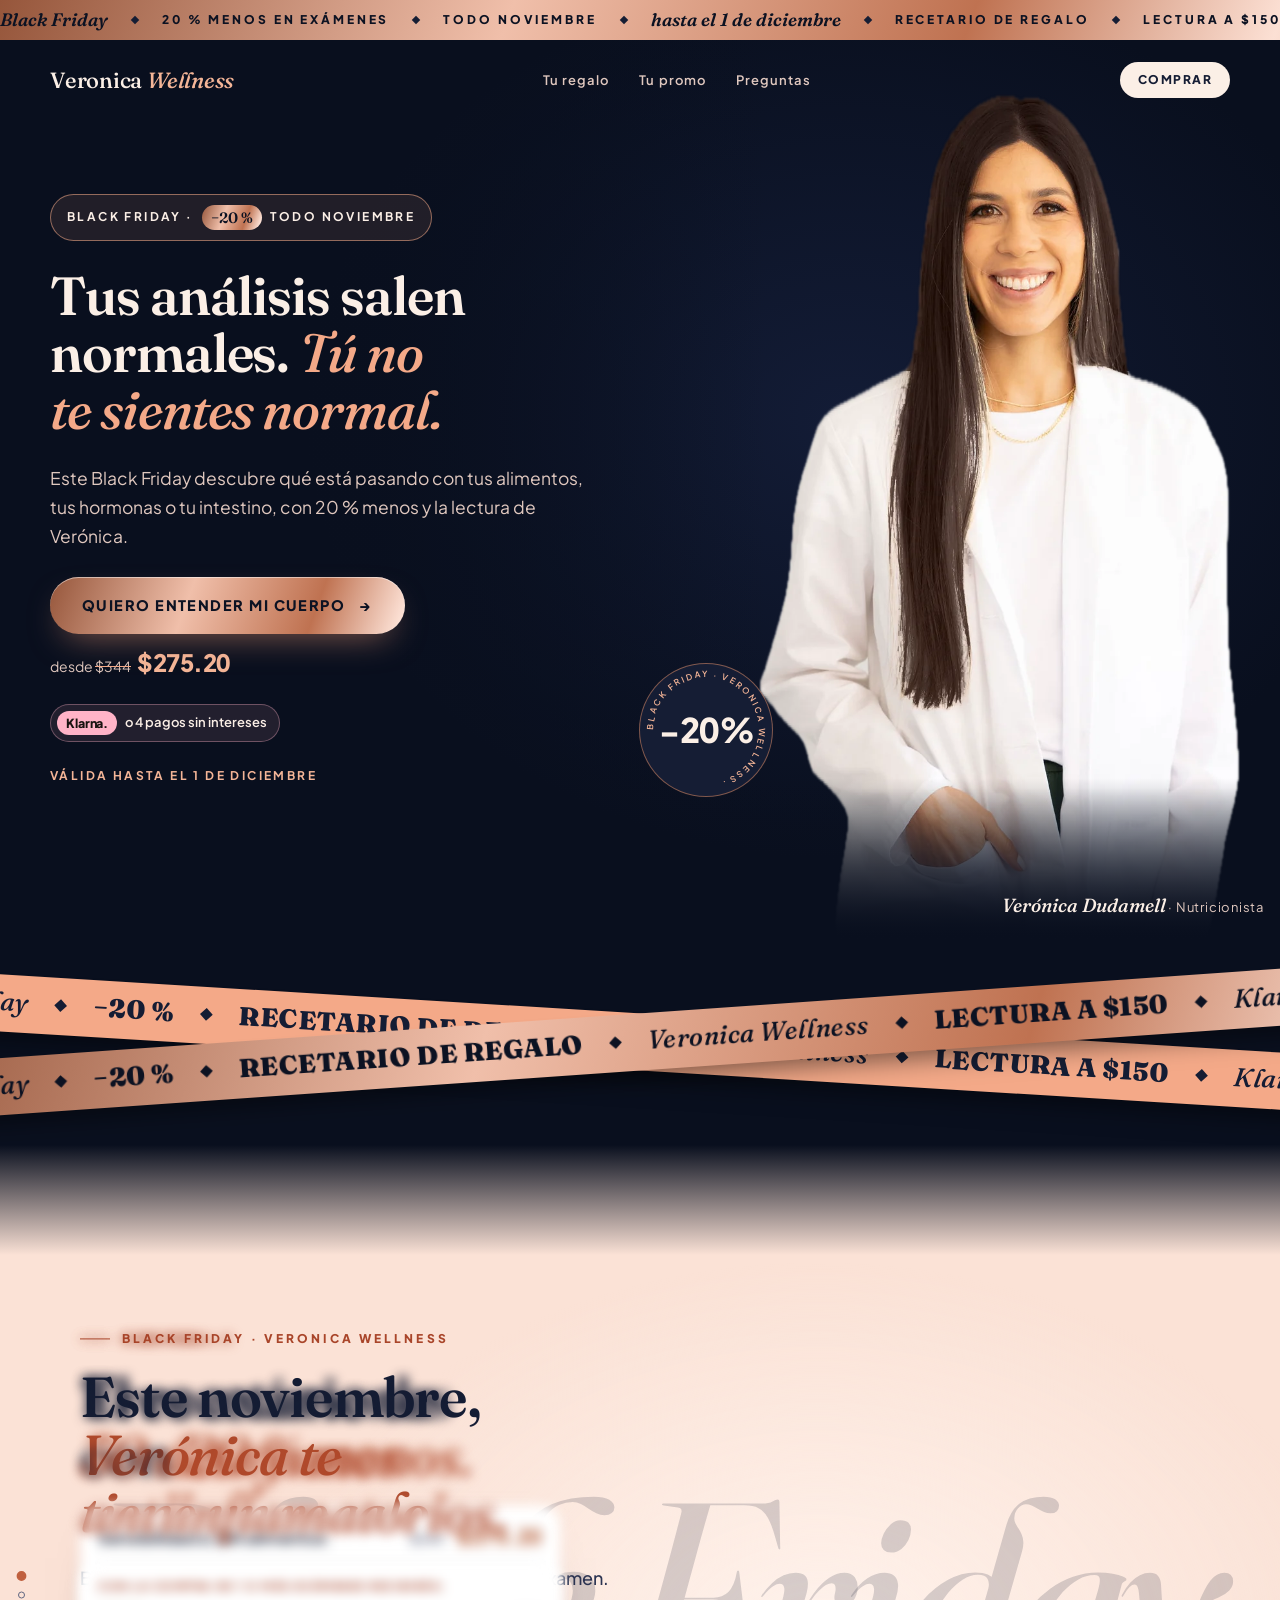
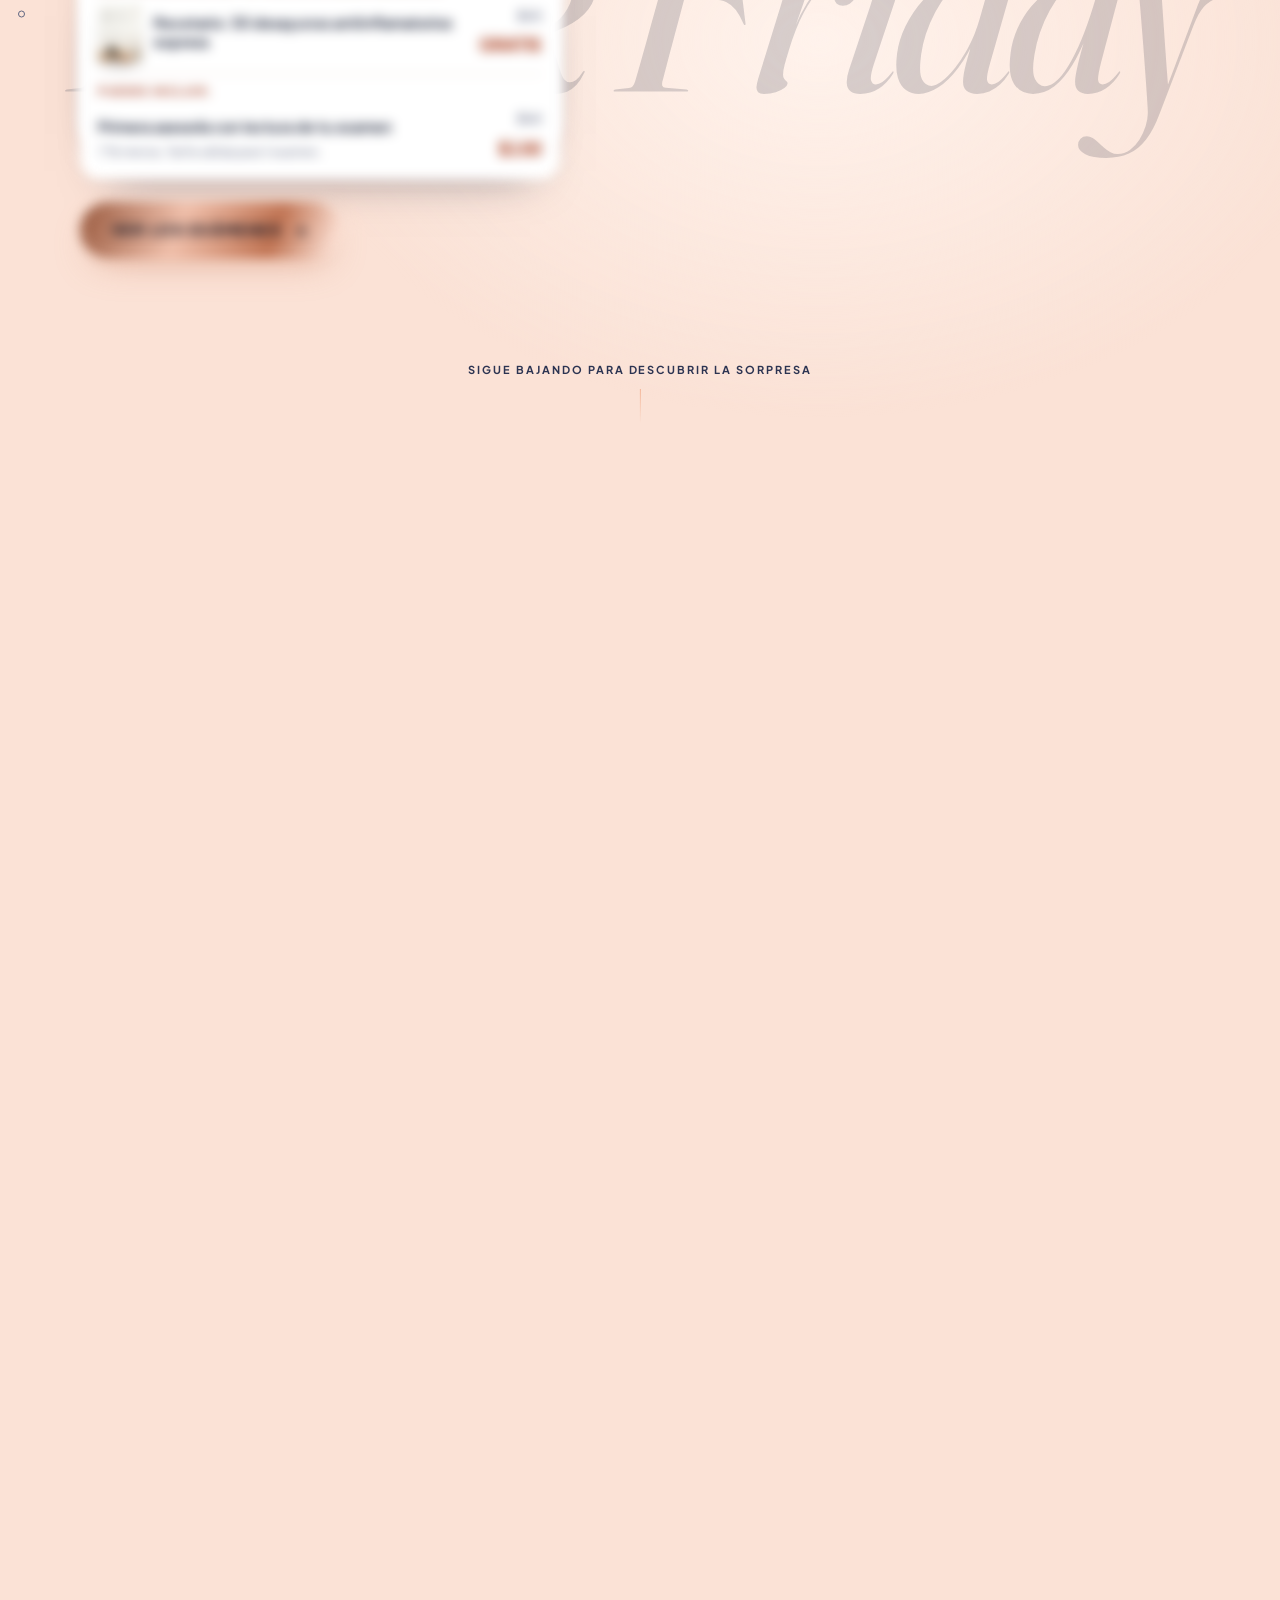
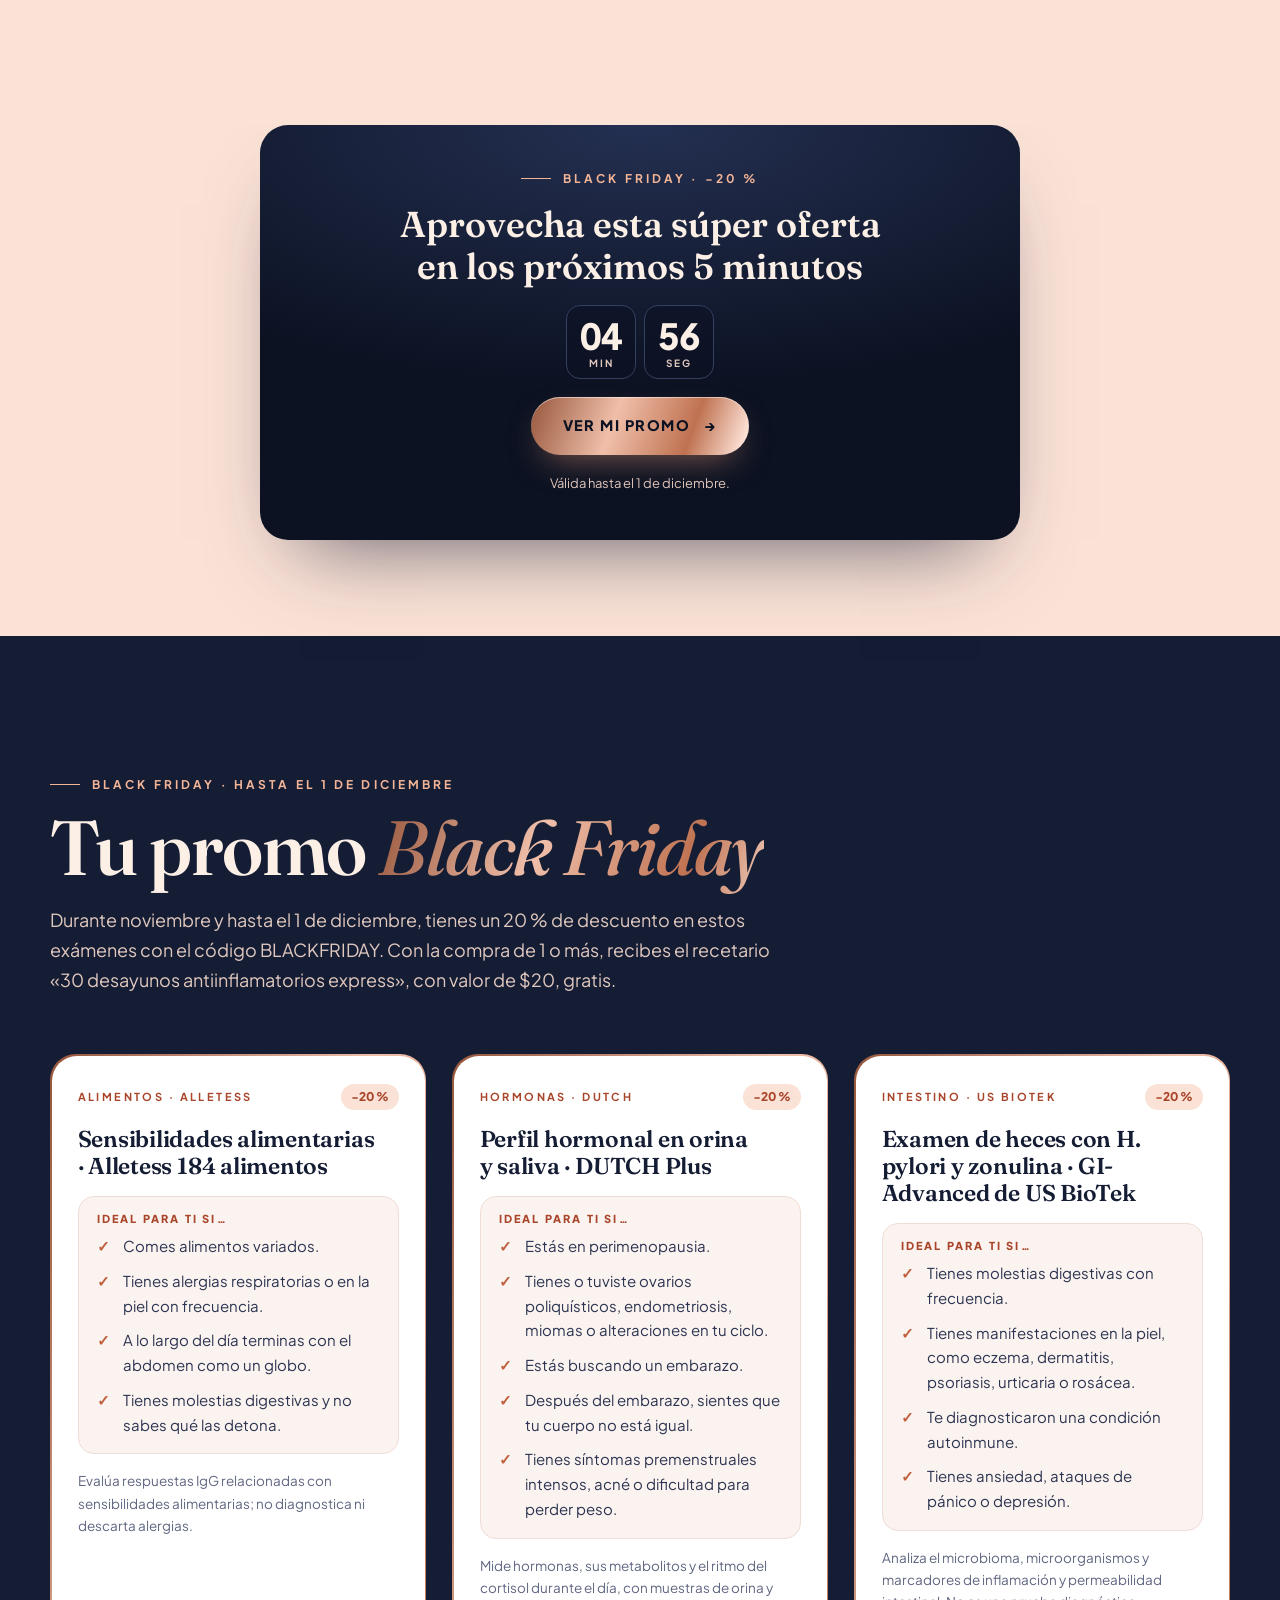
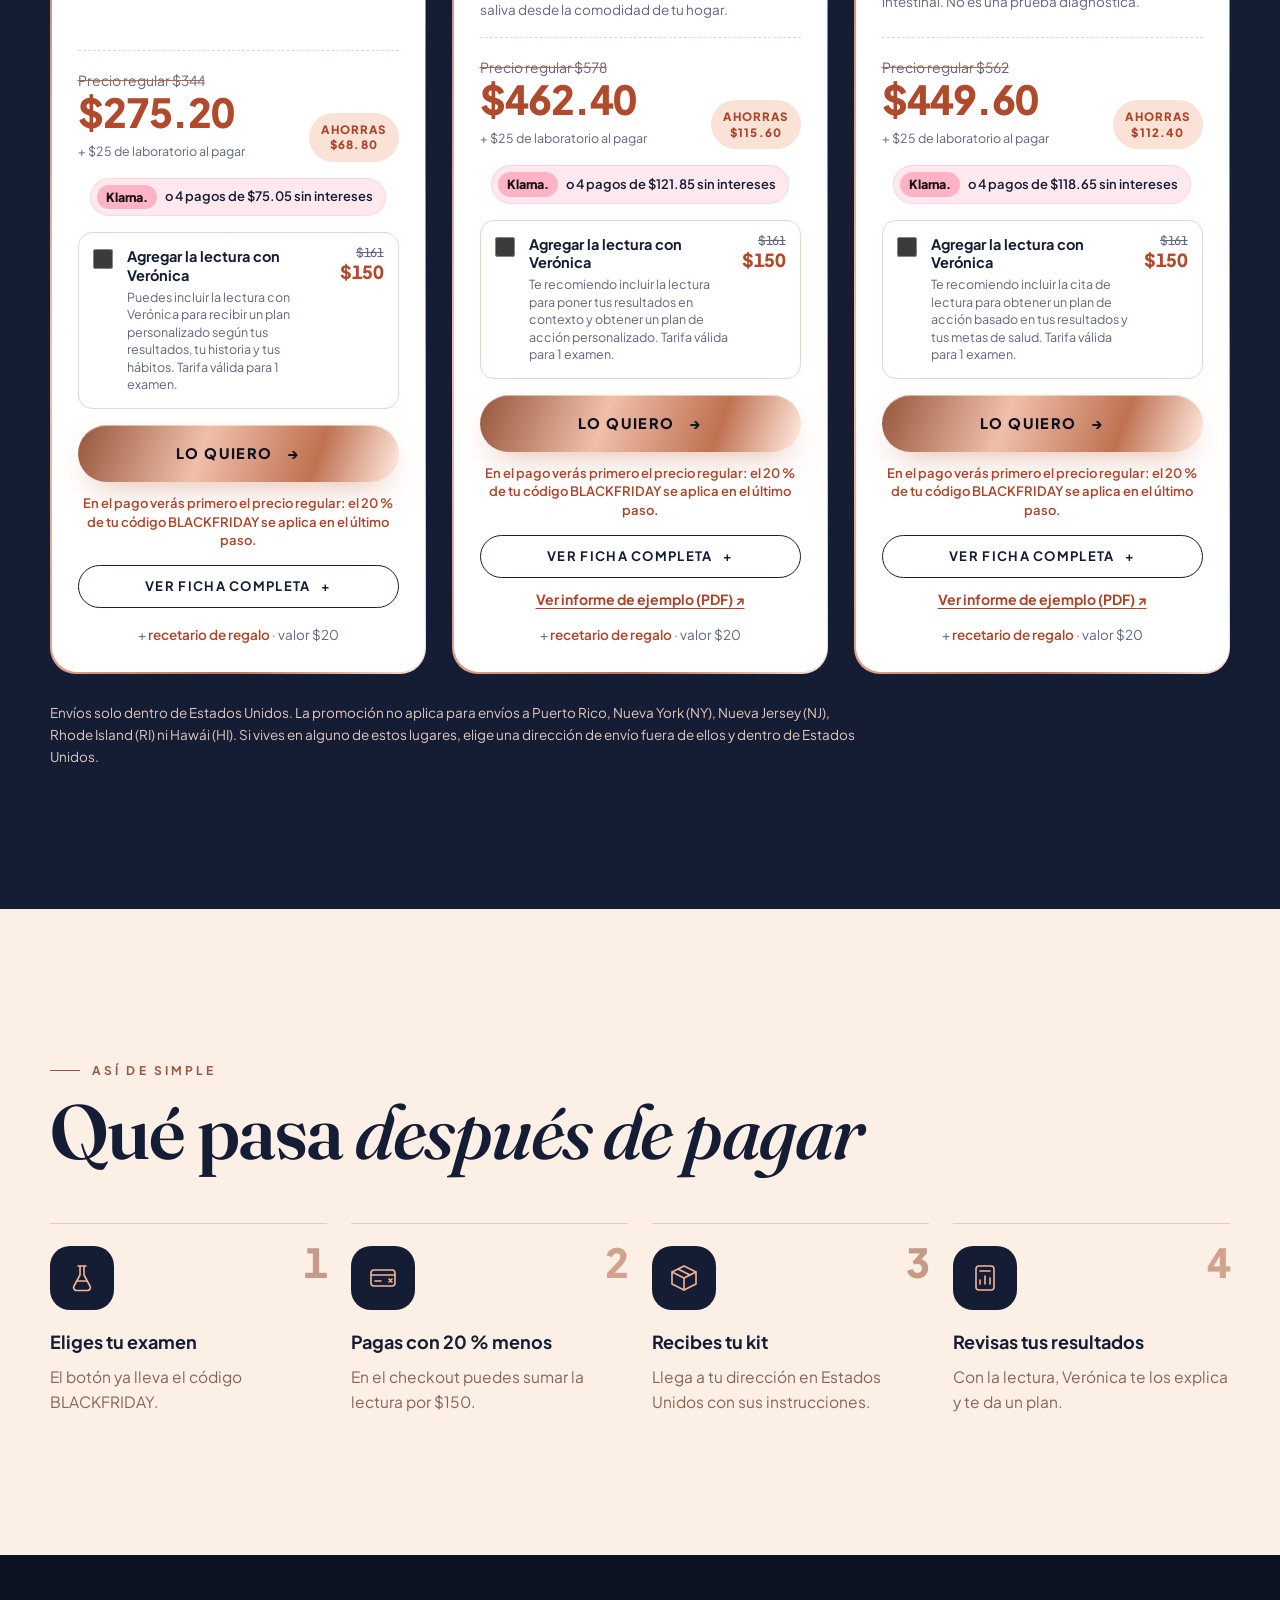
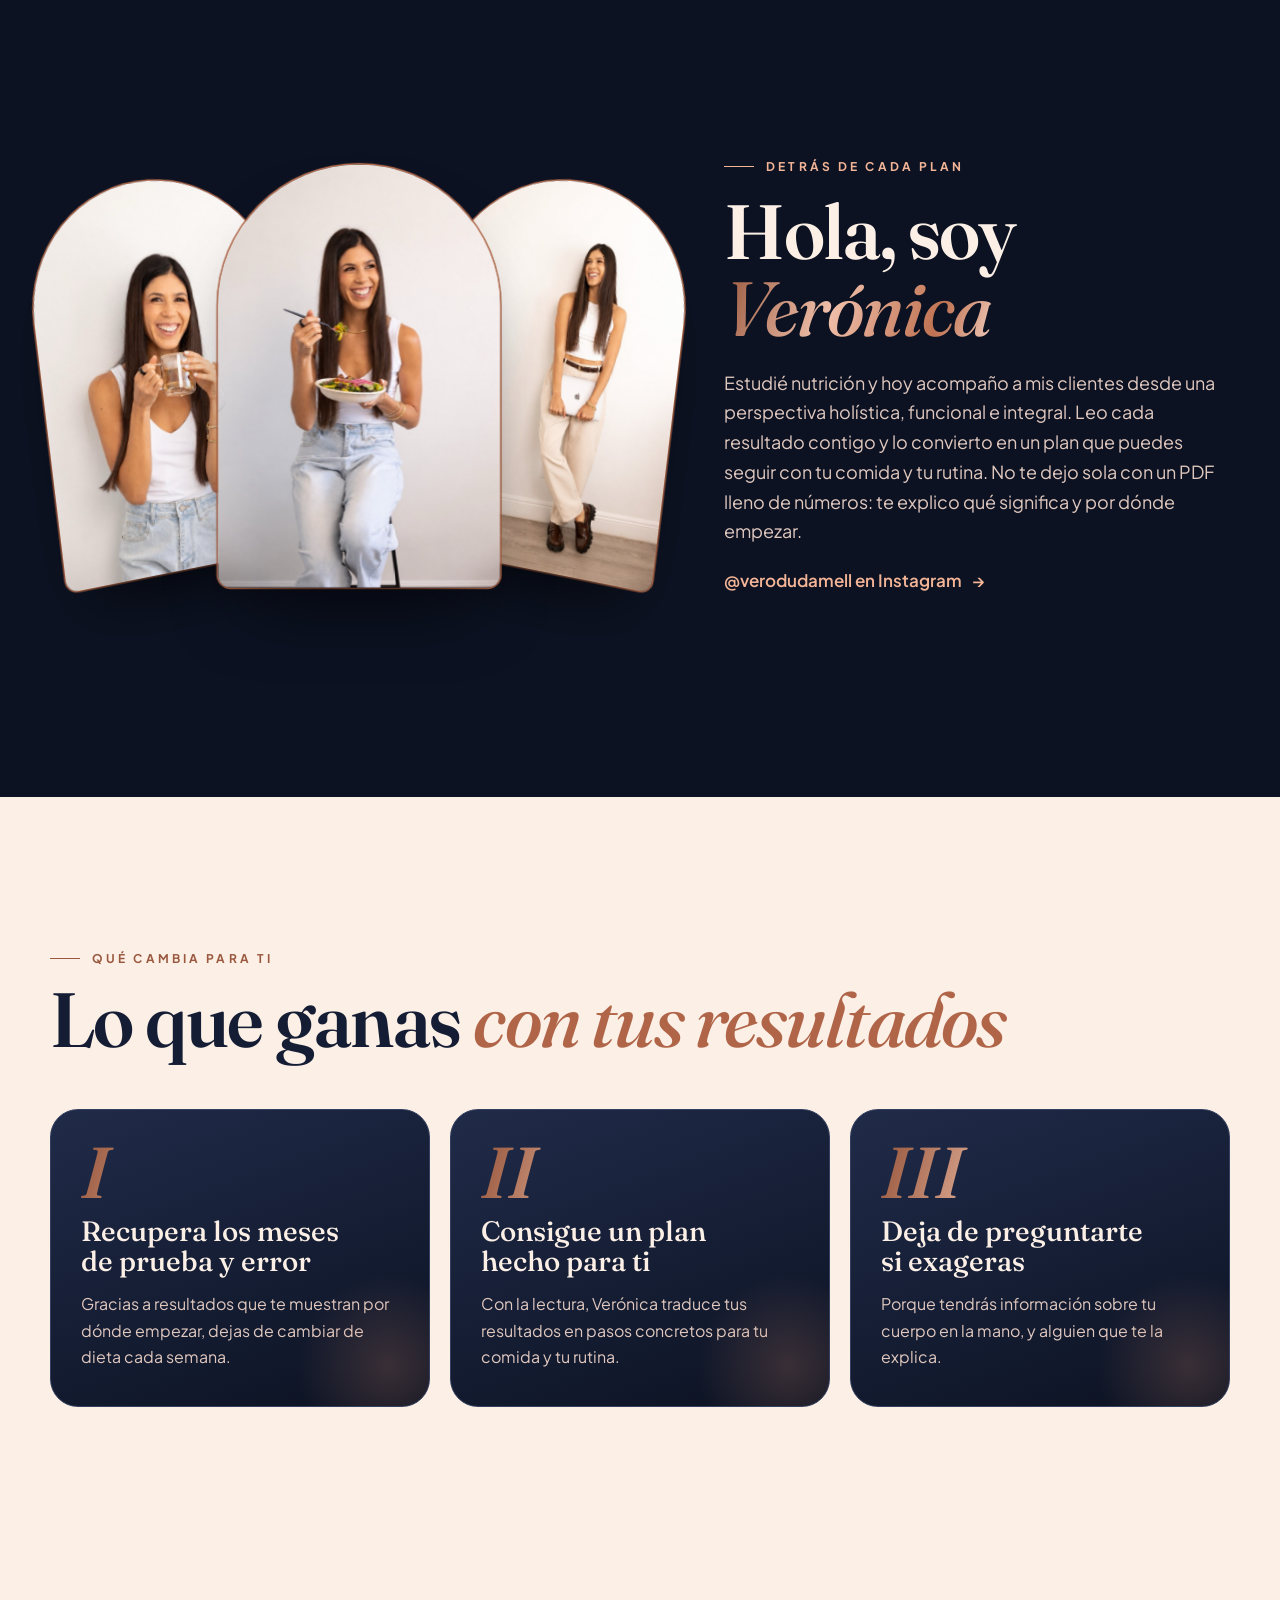
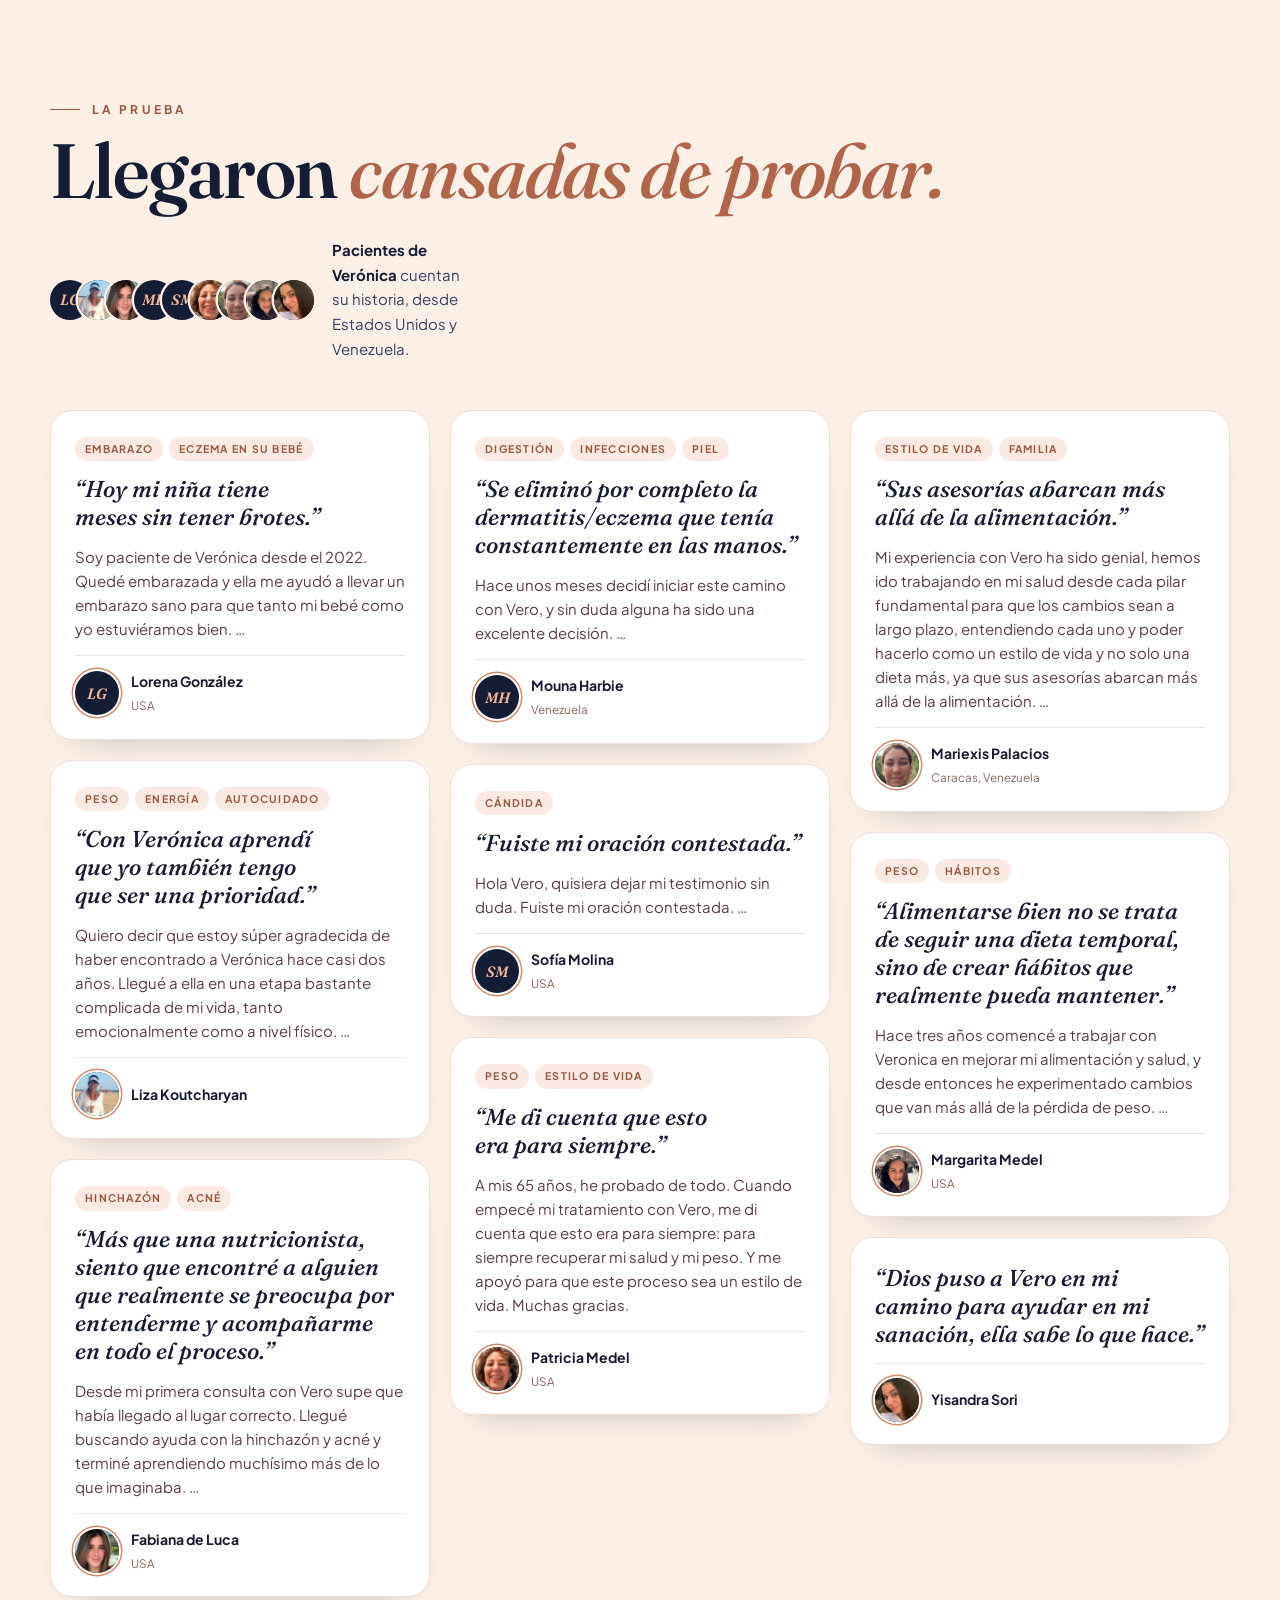
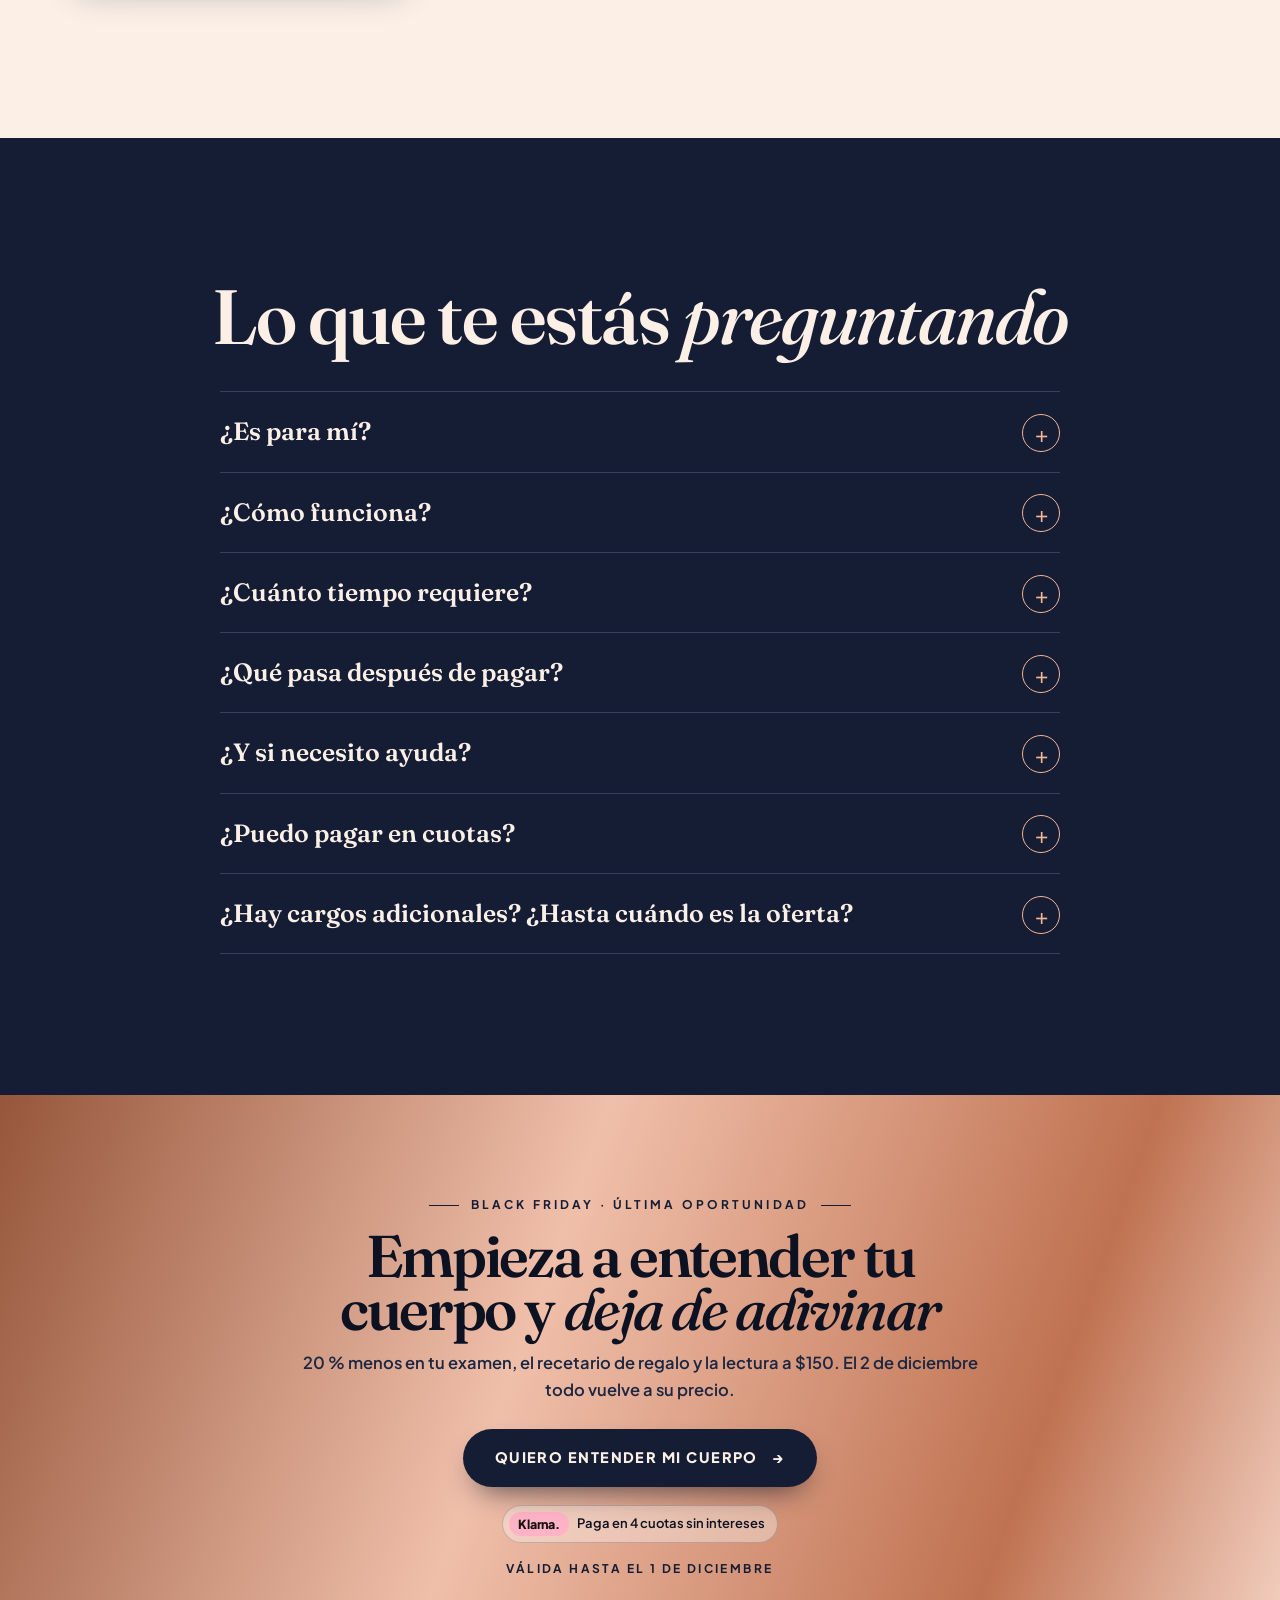
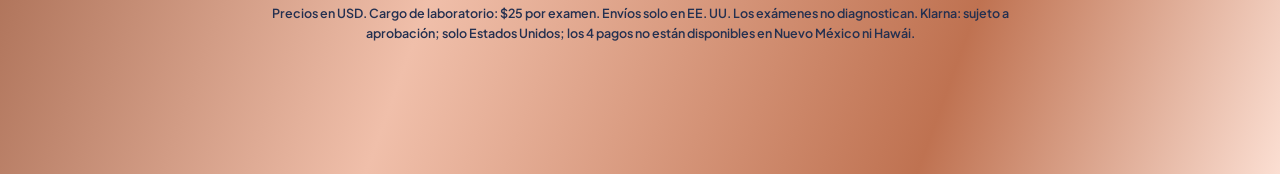
==== index.html @ 5f9041bb "Cambios de Verónica (29-30 oct): orden nuevo y secciones quitadas; Tu promo Black Friday con una tar" ====
<!doctype html>
<html lang="es">
<head>
<meta charset="utf-8">
<meta name="viewport" content="width=device-width, initial-scale=1, viewport-fit=cover">
<meta name="robots" content="noindex, nofollow">
<title>Black Friday · Veronica Wellness</title>
<meta name="claude:viewport-fit-sides" content="cover">
<link rel="preconnect" href="https://fonts.googleapis.com">
<link rel="preconnect" href="https://fonts.gstatic.com" crossorigin>
<link rel="stylesheet" href="https://fonts.googleapis.com/css2?family=Fraunces:ital,opsz,wght@0,9..144,400..800;1,9..144,400..700&family=Plus+Jakarta+Sans:wght@400;500;600;700;800&display=swap">
<style>
  /* Layout: a wine-and-gold-foil invitation. A giant foil "−20%" stands behind Verónica; the tests
     are gift cards that tilt and catch the light; blush pages are where you read about yourself;
     the last call is pure foil. Single look on purpose (Black Friday), every color explicit. */
  :root {
    --wine: #151d34;
    --wine-2: #1d2742;
    --wine-deep: #0c1222;
    --line: #344060;
    --blush: #f4a988;
    --blush-soft: #fbeae3;
    --cream: #fbefe6;
    --muted: #e0c8bf;
    --gold: #f4b597;
    --foil: linear-gradient(110deg, #96563b 0%, #f0bfaa 20%, #bf7251 38%, #fce0d4 50%, #b16646 64%, #ebaf95 80%, #894d34 100%);
    --display: 'Fraunces', Georgia, 'Times New Roman', serif;
    --sans: 'Plus Jakarta Sans', -apple-system, 'Segoe UI', sans-serif;
    --ease: cubic-bezier(.2, .7, .1, 1);
    color-scheme: dark;
  }
  * { box-sizing: border-box; }
  html { scroll-behavior: smooth; }
  body { margin: 0; background: var(--wine); color: var(--cream); font: 17px/1.65 var(--sans); -webkit-font-smoothing: antialiased; overflow-x: clip; }
  .gut { padding-left: max(16px, env(safe-area-inset-left, 0px)); padding-right: max(16px, env(safe-area-inset-right, 0px)); }
  .wrap { max-width: 1180px; margin: 0 auto; }
  h1, h2, h3 { margin: 0; text-wrap: balance; font-weight: 400; }
  p { margin: 0; }
  a { color: inherit; }
  .sec { padding-block: clamp(84px, 11vw, 150px); position: relative; }
  .eyebrow { display: inline-flex; align-items: center; gap: 12px; font: 700 12px/1.3 var(--sans); letter-spacing: .26em; text-transform: uppercase; color: var(--gold); }
  .eyebrow::before { content: ''; width: 30px; height: 1px; background: currentColor; }
  .h2 { font: 500 clamp(40px, 6vw, 78px)/1 var(--display); letter-spacing: -.02em; }
  .h2 em { font-style: italic; font-weight: 400; }
  .lead { color: var(--muted); font-size: 18px; max-width: 58ch; }
  .foil { background: var(--foil); background-size: 220% 100%; -webkit-background-clip: text; background-clip: text; -webkit-text-fill-color: transparent; color: transparent; animation: shine 6s ease-in-out infinite alternate; }
  @keyframes shine { from { background-position: 0% 0; } to { background-position: 100% 0; } }

  .btn { position: relative; overflow: hidden; display: inline-flex; align-items: center; justify-content: center; gap: 14px;
    background: var(--foil); background-size: 200% 100%; color: var(--wine-deep); text-decoration: none; border: 0; cursor: pointer;
    font: 800 14.5px/1.2 var(--sans); letter-spacing: .1em; text-transform: uppercase; padding: 20px 32px; border-radius: 999px;
    box-shadow: 0 14px 34px -14px rgb(209 137 107 / .7), inset 0 1px 0 rgb(255 255 255 / .5); transition: transform .4s var(--ease), background-position .9s var(--ease); }
  .btn:hover { transform: translateY(-2px); background-position: 100% 0; }
  .btn .arr { transition: transform .4s var(--ease); }
  .btn:hover .arr { transform: translateX(5px); }
  .btn.wine { background: var(--wine); color: var(--cream); box-shadow: 0 14px 30px -14px rgb(12 18 34 / .8); }
  .btn.wine:hover { background: var(--wine-2); }
  .btn:focus-visible, a:focus-visible, summary:focus-visible, button:focus-visible, label:focus-within { outline: 2px solid var(--blush); outline-offset: 4px; }

  /* ── foil ribbon ── */
  .ribbon { background: var(--foil); background-size: 200% 100%; animation: shine 8s ease-in-out infinite alternate; overflow: hidden; white-space: nowrap; color: var(--wine-deep); }
  .ribbon-track { display: inline-flex; padding: 11px 0; animation: run 45s linear infinite; }
  .ribbon-track span { display: inline-flex; align-items: center; gap: 24px; padding-right: 24px; font: 800 12px/1 var(--sans); letter-spacing: .24em; text-transform: uppercase; }
  .ribbon-track em { font: italic 600 18px/1 var(--display); letter-spacing: 0; text-transform: none; }
  .ribbon-track i { width: 6px; height: 6px; transform: rotate(45deg); background: var(--wine); }
  @keyframes run { to { transform: translateX(-50%); } }

  /* ── hero ── */
  .hero { position: relative; overflow: hidden; isolation: isolate; padding-block: clamp(40px, 6vw, 70px) 0;
    background: radial-gradient(70% 60% at 75% 55%, #28375f 0%, transparent 70%), var(--wine); }
  .hero-grid { display: grid; gap: 20px; align-items: end; }
  @media (min-width: 980px) { .hero-grid { grid-template-columns: 1fr 1fr; gap: 40px; } }
  .hero-copy { display: grid; gap: 26px; min-width: 0; padding-bottom: clamp(40px, 6vw, 90px); }
  .bf { font: 800 clamp(15px, 1.6vw, 18px)/1 var(--sans); letter-spacing: .5em; text-transform: uppercase; display: flex; gap: .5em; flex-wrap: wrap; }
  .bf span { display: inline-block; overflow: hidden; }
  .bf i { display: inline-block; font-style: normal; animation: rise 1s var(--ease) both; animation-delay: calc(var(--k) * 40ms + 100ms); }
  @keyframes rise { from { transform: translateY(110%); } }
  .hook { font: 500 clamp(40px, 5.4vw, 72px)/1.02 var(--display); letter-spacing: -.02em; animation: fade 1.2s var(--ease) .5s both; }
  .hook em { font-style: italic; font-weight: 400; color: var(--blush); }
  .hook .no { position: relative; display: inline-block; }
  .hook .no::after { content: ''; position: absolute; left: -8%; right: -8%; top: 55%; height: 3px; background: var(--gold); transform: scaleX(0); transform-origin: left; animation: strike .8s var(--ease) 1.7s forwards; }
  @keyframes strike { to { transform: scaleX(1) rotate(-6deg); } }
  @keyframes fade { from { opacity: 0; transform: translateY(18px); } }
  .hero-sub { color: var(--muted); font-size: 18px; max-width: 48ch; animation: fade 1.2s var(--ease) .7s both; }
  .hero-sub strong { color: var(--cream); font-weight: 600; }
  .act { display: flex; flex-wrap: wrap; gap: 16px 26px; align-items: center; animation: fade 1.2s var(--ease) .9s both; }
  .from { font-size: 14px; color: var(--muted); }
  .from s { text-decoration-color: var(--blush); }
  .from b { font: italic 600 28px/1 var(--display); color: var(--gold); margin-left: 4px; }

  .clock { display: grid; gap: 10px; animation: fade 1.2s var(--ease) 1.1s both; }
  .clock-lbl { font: 700 11px/1 var(--sans); letter-spacing: .26em; text-transform: uppercase; color: var(--muted); }
  .clock-cells { display: flex; gap: 8px; flex-wrap: wrap; font-variant-numeric: tabular-nums; }
  .clock-cells span { display: grid; justify-items: center; gap: 4px; min-width: 70px; padding: 12px 8px 10px; border-radius: 14px; background: rgb(12 18 34 / .55); border: 1px solid var(--line); font: 700 10px/1 var(--sans); letter-spacing: .2em; text-transform: uppercase; color: var(--muted); }
  .clock-cells b { font: 500 36px/1 var(--display); color: var(--cream); }

  /* the stage: giant foil −20% behind Verónica */
  .stage { position: relative; min-width: 0; height: clamp(440px, 52vw, 680px); display: grid; place-items: end center; }
  .big20 { position: absolute; inset: 0 -10% auto; top: 4%; text-align: center; font: 900 clamp(190px, 27vw, 400px)/.8 var(--display); letter-spacing: -.06em; pointer-events: none; user-select: none; animation: shine 6s ease-in-out infinite alternate, grow 1.6s var(--ease) .2s both; white-space: nowrap; }
  .big20 small { font-size: .42em; vertical-align: .9em; letter-spacing: 0; }
  @keyframes grow { from { opacity: 0; transform: scale(.86); filter: blur(10px); } }
  .stage img { position: relative; height: 100%; width: auto; max-width: 100%; object-fit: contain; object-position: bottom; animation: lift 1.8s var(--ease) .5s both; filter: drop-shadow(0 30px 40px rgb(6 9 18 / .6)); }
  @keyframes lift { from { opacity: 0; transform: translateY(40px); } }
  .tag { position: absolute; z-index: 2; right: 0; bottom: 14%; background: var(--cream); color: var(--wine); border-radius: 14px; padding: 12px 16px; box-shadow: 0 20px 40px -20px rgb(0 0 0 / .6); transform: rotate(4deg); animation: fade 1s var(--ease) 1.4s both; }
  .tag b { display: block; font: italic 600 20px/1.1 var(--display); }
  .tag span { font: 600 12px/1.3 var(--sans); letter-spacing: .06em; color: #445070; }
  @media (max-width: 979px) { .stage { order: -1; height: clamp(380px, 100vw, 520px); } .hero-copy { padding-bottom: 72px; } }

  /* ── read about yourself ── */
  .read { background: var(--blush-soft); color: var(--wine); }
  .read .eyebrow { color: #9a593f; }
  .read .h2 { margin-top: 16px; max-width: 16ch; }
  .read .h2 em { color: #b06548; }
  .sx { margin-top: 52px; display: grid; gap: 18px; }
  @media (min-width: 640px) { .sx { grid-template-columns: repeat(2, 1fr); } }
  @media (min-width: 980px) { .sx { grid-template-columns: repeat(3, 1fr); } }
  .sx article { position: relative; overflow: hidden; background: #fff; border-radius: 26px; padding: 30px 28px 32px; display: grid; gap: 22px; align-content: start; min-width: 0;
    box-shadow: 0 1px 0 #f0dbd3, 0 24px 44px -32px rgb(21 29 52 / .45); transition: transform .5s var(--ease), box-shadow .5s var(--ease); }
  .sx article:hover { transform: translateY(-6px); box-shadow: 0 1px 0 #f0dbd3, 0 36px 60px -30px rgb(21 29 52 / .5); }
  .sx .ic { width: 64px; height: 64px; border-radius: 20px; background: var(--wine); display: grid; place-items: center; transition: background .5s var(--ease), transform .5s var(--ease); }
  .sx .ic svg { width: 32px; height: 32px; fill: none; stroke: var(--gold); stroke-width: 1.6; stroke-linecap: round; stroke-linejoin: round; }
  .sx .ic svg * { stroke-dasharray: 120; stroke-dashoffset: 0; }
  .sx article:hover .ic { background: var(--foil); background-size: 200% 100%; transform: rotate(-6deg); }
  .sx article:hover .ic svg { stroke: var(--wine); }
  .sx article:hover .ic svg * { animation: draw 1.1s var(--ease); }
  @keyframes draw { from { stroke-dashoffset: 120; } }
  .sx p { font: 500 clamp(24px, 2.3vw, 29px)/1.18 var(--display); letter-spacing: -.01em; color: var(--wine); }
  .sx p em { font-style: italic; font-weight: 400; color: #b06548; }
  .sx .n { position: absolute; top: 22px; right: 26px; font: italic 500 15px/1 var(--display); color: #d6b6a9; }
  .sx article.last-card { background: var(--wine); box-shadow: 0 0 0 1.5px var(--gold), 0 30px 60px -30px rgb(12 18 34 / .7); }
  .sx article.last-card p { color: var(--cream); font-style: italic; }
  .sx article.last-card .ic { background: var(--foil); background-size: 200% 100%; }
  .sx article.last-card .ic svg { stroke: var(--wine); }
  .sx article.last-card .n { color: var(--gold); }
  .turn { margin-top: clamp(70px, 9vw, 120px); display: grid; gap: 24px; padding: clamp(32px, 5vw, 64px); border-radius: 32px; background: var(--wine); color: var(--cream); position: relative; overflow: hidden; }
  @media (min-width: 900px) { .turn { grid-template-columns: 1fr 1fr; align-items: center; gap: 60px; } }
  .turn h3 { font: italic 500 clamp(56px, 8vw, 116px)/.92 var(--display); letter-spacing: -.035em; }
  .turn p { font-size: 19px; color: var(--muted); max-width: 44ch; }
  .turn p strong { color: var(--cream); font-weight: 600; }
  .costs { display: grid; gap: 14px; margin-top: 18px; }
  @media (min-width: 860px) { .costs { grid-template-columns: repeat(3, 1fr); } }
  .costs div { padding: 26px; border-radius: 22px; background: #fff; display: grid; gap: 8px; align-content: start; }
  .costs b { font: 600 22px/1.15 var(--display); }
  .costs span { color: #8b6455; font-size: 15px; }

  /* ── gift cards ── */
  .tests-head { display: grid; gap: 18px; margin-bottom: 60px; }
  .cards { display: grid; gap: 26px; perspective: 1200px; }
  @media (min-width: 980px) { .cards { grid-template-columns: repeat(3, 1fr); } }
  .gc { --rx: 0deg; --ry: 0deg; --gx: 50%; --gy: 0%; position: relative; border-radius: 26px; padding: 1.5px; background: var(--foil); background-size: 200% 200%;
    transform: rotateX(var(--rx)) rotateY(var(--ry)); transform-style: preserve-3d; transition: transform .5s var(--ease); min-width: 0; }
  .gc-in { position: relative; overflow: hidden; height: 100%; border-radius: 25px; padding: 28px 26px 26px; display: flex; flex-direction: column; gap: 18px;
    background: radial-gradient(120% 70% at 100% 0%, #243052 0%, var(--wine-deep) 70%); }
  .gc-in::after { content: ''; position: absolute; inset: 0; pointer-events: none; opacity: 0; transition: opacity .4s; mix-blend-mode: soft-light;
    background: radial-gradient(360px circle at var(--gx) var(--gy), rgb(252 224 212 / .55), transparent 55%); }
  .gc:hover .gc-in::after { opacity: 1; }
  .gc-top { display: flex; justify-content: space-between; align-items: center; gap: 10px; }
  .chip { width: 42px; height: 32px; border-radius: 7px; background: var(--foil); background-size: 200% 100%; position: relative; }
  .chip::after { content: ''; position: absolute; inset: 7px 9px; border: 1px solid rgb(21 29 52 / .35); border-radius: 3px; }
  .gc .lab { font: 700 11px/1 var(--sans); letter-spacing: .22em; text-transform: uppercase; color: var(--muted); }
  .gc .q { font: italic 500 31px/1.06 var(--display); letter-spacing: -.01em; }
  .gc h3 { font: 800 13px/1.3 var(--sans); letter-spacing: .16em; text-transform: uppercase; color: var(--gold); }
  .gc ul { list-style: none; padding: 0; margin: 0; display: grid; gap: 10px; font-size: 15.5px; color: #f1ded6; }
  .gc li { display: grid; grid-template-columns: 16px 1fr; gap: 10px; }
  .gc li::before { content: ''; width: 6px; height: 6px; margin-top: 10px; transform: rotate(45deg); background: var(--blush); }
  .gc .note { font-size: 14px; color: var(--muted); }
  .price { margin-top: auto; padding-top: 18px; border-top: 1px dashed var(--line); display: flex; justify-content: space-between; align-items: end; gap: 12px; font-variant-numeric: tabular-nums; }
  .price s { display: block; color: var(--muted); font-size: 14px; text-decoration-color: var(--blush); }
  .price strong { font: 600 54px/1 var(--display); letter-spacing: -.03em; }
  .price .save { font: 800 11.5px/1.35 var(--sans); letter-spacing: .1em; text-transform: uppercase; color: var(--wine); background: var(--blush); padding: 9px 12px; border-radius: 999px; text-align: center; }
  .gc .btn { width: 100%; }
  .gc .gift { text-align: center; font-size: 13.5px; color: var(--muted); }
  .gc .gift b { color: var(--gold); font-weight: 600; }

  /* ── offer ── */
  .offer { background: var(--wine-deep); }
  .offer-grid { display: grid; gap: 50px; }
  @media (min-width: 980px) { .offer-grid { grid-template-columns: .85fr 1.15fr; align-items: center; } }
  .tabs { display: inline-flex; flex-wrap: wrap; gap: 4px; padding: 5px; border-radius: 999px; border: 1px solid var(--line); margin-bottom: 22px; max-width: 100%; }
  .tabs button { font: 700 13px/1 var(--sans); letter-spacing: .04em; padding: 12px 16px; border-radius: 999px; border: 0; background: transparent; color: var(--muted); cursor: pointer; transition: background .4s var(--ease), color .3s; }
  .tabs button[aria-pressed="true"] { background: var(--blush); color: var(--wine); }
  .receipt { position: relative; background: var(--cream); color: var(--wine); border-radius: 26px; padding: clamp(24px, 3.6vw, 38px); font-variant-numeric: tabular-nums; box-shadow: 0 0 0 1.5px #d1896b, 0 50px 90px -40px rgb(0 0 0 / .8); }
  .receipt::before { content: 'BF'; position: absolute; top: -26px; right: 26px; width: 58px; height: 58px; border-radius: 50%; background: var(--foil); display: grid; place-items: center; font: italic 700 20px/1 var(--display); color: var(--wine-deep); box-shadow: 0 10px 20px -8px rgb(0 0 0 / .5); }
  .r-head { display: flex; justify-content: space-between; align-items: baseline; gap: 12px; flex-wrap: wrap; padding-bottom: 16px; border-bottom: 1px solid #ead5cc; }
  .r-head b { font: italic 600 28px/1 var(--display); }
  .r-head span { font: 800 11px/1 var(--sans); letter-spacing: .22em; text-transform: uppercase; color: #9a593f; }
  .line { display: grid; grid-template-columns: 1fr auto; gap: 4px 18px; padding: 18px 0; border-bottom: 1px dashed #e4ccc3; align-items: start; }
  .line b { font-weight: 700; font-size: 16px; }
  .line small { display: block; color: #8b6455; font-size: 13.5px; }
  .line .amt { text-align: right; white-space: nowrap; }
  .line .amt s { display: block; color: #a68088; font-size: 13.5px; }
  .line .amt strong { font: 600 26px/1 var(--display); }
  .line .free { color: #99573b; font-style: italic; }
  .line label { display: flex; gap: 12px; align-items: flex-start; cursor: pointer; }
  .line input { width: 20px; height: 20px; margin: 3px 0 0; accent-color: var(--wine); flex: none; }
  .tot { display: grid; gap: 10px; padding-top: 20px; }
  .tot > div { display: flex; justify-content: space-between; gap: 16px; align-items: baseline; }
  .tot .worth { color: #8b6455; font-size: 15px; }
  .tot .pay span { font: 800 12px/1 var(--sans); letter-spacing: .22em; text-transform: uppercase; }
  .tot .pay strong { font: 600 clamp(50px, 6.6vw, 70px)/1 var(--display); letter-spacing: -.03em; }
  .tot .saved { background: var(--wine); color: var(--blush); border-radius: 14px; padding: 14px 18px; font-weight: 700; font-size: 15px; }
  .tot .saved b { font: italic 600 24px/1 var(--display); color: var(--gold); }
  .receipt .btn { width: 100%; margin-top: 22px; }
  .fee { margin-top: 14px; font-size: 13px; color: #8b6455; text-align: center; }
  .bonus-shot { display: grid; grid-template-columns: 116px 1fr; gap: 24px; align-items: center; margin-top: 34px; padding: 22px; border-radius: 22px; background: rgb(242 200 184 / .08); border: 1px solid var(--line); }
  .bonus-shot img { width: 116px; border-radius: 4px; transform: rotate(-6deg); box-shadow: 10px 10px 0 var(--gold); transition: transform .6s var(--ease); }
  .bonus-shot:hover img { transform: rotate(0) scale(1.04); }
  .bonus-shot p { color: var(--muted); font-size: 15px; }
  .bonus-shot b { color: var(--cream); display: block; font: italic 600 22px/1.15 var(--display); margin-bottom: 6px; }

  /* ── with Verónica ── */
  .with { background: var(--blush); color: var(--wine); }
  .with .eyebrow { color: var(--wine); }
  .with .lead { color: #344164; }
  .with-grid { display: grid; gap: 56px; }
  @media (min-width: 900px) { .with-grid { grid-template-columns: 1fr 1fr; align-items: center; } }
  .report { position: relative; background: #fff; border-radius: 16px; padding: 26px; font: 500 14px/1.4 var(--sans); display: grid; gap: 2px; max-width: 470px; box-shadow: 0 40px 70px -35px rgb(21 29 52 / .55); transform: rotate(-3deg); }
  .report .hd { font: 800 10.5px/1 var(--sans); letter-spacing: .2em; text-transform: uppercase; color: #8b6455; margin-bottom: 10px; }
  .report .row { display: grid; grid-template-columns: 1fr 56px 38px; gap: 10px; padding: 9px 0; border-bottom: 1px solid #f2e5e0; font-variant-numeric: tabular-nums; }
  .report .row span:last-child { font-weight: 800; color: #c0552b; text-align: right; }
  .report .row.ok span:last-child { color: #4f7a52; }
  .report .ask { position: absolute; right: -14px; bottom: -28px; background: var(--wine); color: var(--cream); font: italic 500 22px/1.1 var(--display); padding: 15px 20px; border-radius: 20px 20px 4px 20px; transform: rotate(4deg); }
  .gets { list-style: none; padding: 0; margin: 28px 0 0; display: grid; gap: 16px; }
  .gets li { display: grid; grid-template-columns: 40px 1fr; gap: 14px; align-items: center; font-size: 17px; font-weight: 500; }
  .gets li span { width: 40px; height: 40px; border-radius: 50%; background: var(--wine); color: var(--gold); display: grid; place-items: center; font: italic 600 18px/1 var(--display); }

  /* ── proof ── */
  .quotes { display: grid; gap: 18px; margin-top: 52px; }
  @media (min-width: 820px) { .quotes { grid-template-columns: 1fr 1fr; } }
  .quote { padding: 32px; border-radius: 26px; background: var(--wine-2); border: 1px solid var(--line); display: grid; gap: 22px; align-content: space-between; min-width: 0; }
  .quote p { font: italic 400 clamp(25px, 2.7vw, 33px)/1.18 var(--display); }
  .quote p::before { content: '“'; display: block; font: 700 70px/.6 var(--display); color: var(--gold); margin-bottom: 10px; font-style: normal; }
  .who { display: flex; gap: 14px; align-items: center; font-size: 14px; }
  .who i { width: 42px; height: 42px; border-radius: 50%; background: var(--blush); color: var(--wine); display: grid; place-items: center; font: 800 13px/1 var(--sans); font-style: normal; flex: none; letter-spacing: .04em; }
  .who small { display: block; color: var(--muted); }

  /* ── steps ── */
  .steps { list-style: none; padding: 0; margin: 52px 0 0; display: grid; gap: 28px; counter-reset: s; }
  @media (min-width: 900px) { .steps { grid-template-columns: repeat(4, 1fr); gap: 24px; } }
  .steps li { counter-increment: s; display: grid; gap: 10px; align-content: start; position: relative; padding-top: 22px; border-top: 1px solid var(--line); }
  .steps li::before { content: counter(s); font: 600 64px/.8 var(--display); }
  .steps li:nth-child(odd)::before { color: var(--gold); }
  .steps li:nth-child(even)::before { color: var(--blush); }
  .steps h3 { font: 700 18px/1.3 var(--sans); }
  .steps p { color: var(--muted); font-size: 15.5px; }

  /* ── before / after ── */
  .vs { display: grid; gap: 18px; margin-top: 50px; }
  @media (min-width: 820px) { .vs { grid-template-columns: 1fr 1fr; } }
  .col { border-radius: 26px; padding: 34px; display: grid; gap: 16px; align-content: start; min-width: 0; }
  .col h3 { font: italic 500 34px/1.05 var(--display); }
  .col ul { list-style: none; padding: 0; margin: 0; display: grid; gap: 12px; }
  .col li { display: grid; grid-template-columns: 22px 1fr; gap: 10px; }
  .col.bad { border: 1px dashed var(--line); color: var(--muted); }
  .col.bad li::before { content: '—'; color: #a07260; }
  .col.good { background: var(--cream); color: var(--wine); box-shadow: 0 0 0 1.5px var(--gold); }
  .col.good li::before { content: '✓'; color: #99573b; font-weight: 800; }

  /* ── faq ── */
  .faq-list { margin-top: 36px; border-top: 1px solid var(--line); max-width: 840px; }
  details { border-bottom: 1px solid var(--line); }
  summary { list-style: none; cursor: pointer; padding: 24px 52px 24px 0; position: relative; font: 500 clamp(21px, 2.2vw, 25px)/1.25 var(--display); }
  summary::-webkit-details-marker { display: none; }
  summary::after { content: '+'; position: absolute; right: 0; top: 50%; width: 36px; height: 36px; margin-top: -18px; border-radius: 50%; border: 1px solid var(--gold); color: var(--gold); display: grid; place-items: center; font: 400 22px/1 var(--sans); transition: transform .4s var(--ease), background .3s; }
  details[open] summary::after { transform: rotate(45deg); background: var(--gold); color: var(--wine); }
  details p { padding: 0 0 24px; color: var(--muted); max-width: 64ch; }

  /* ── last call: pure foil ── */
  .last { position: relative; overflow: hidden; text-align: center; color: var(--wine-deep); background: var(--foil); background-size: 220% 100%; animation: shine 8s ease-in-out infinite alternate;
    padding-block: clamp(90px, 12vw, 160px) clamp(130px, 13vw, 170px); }
  .last .eyebrow { justify-content: center; color: var(--wine); }
  .last .eyebrow::after { content: ''; width: 30px; height: 1px; background: currentColor; }
  .last h2 { font: 500 clamp(52px, 9vw, 132px)/.9 var(--display); letter-spacing: -.04em; margin: 22px auto; max-width: 12ch; }
  .last h2 em { font-style: italic; font-weight: 400; }
  .last .lead { margin: 0 auto 36px; color: #1d2742; font-weight: 600; }
  .last .clock { justify-items: center; margin-top: 44px; animation: none; }
  .last .clock-lbl { color: var(--wine); }
  .last .clock-cells span { background: var(--wine); border-color: var(--wine); }
  .last .clock-cells b { color: var(--gold); }
  .fine { font-size: 12.5px; color: #243050; margin-top: 40px; font-weight: 600; }

  /* ── dock ── */
  .dock { position: fixed; left: 50%; bottom: calc(14px + env(safe-area-inset-bottom, 0px)); z-index: 20; transform: translateX(-50%);
    width: min(560px, calc(100% - 24px - env(safe-area-inset-left, 0px) - env(safe-area-inset-right, 0px)));
    display: flex; gap: 12px; align-items: center; justify-content: space-between; padding: 8px 8px 8px 22px; border-radius: 999px;
    background: rgb(12 18 34 / .85); backdrop-filter: blur(14px) saturate(1.4); -webkit-backdrop-filter: blur(14px) saturate(1.4); box-shadow: 0 0 0 1px #844c34, 0 20px 40px -20px rgb(0 0 0 / .8);
    transition: transform .6s var(--ease), opacity .4s; }
  .dock.away { transform: translate(-50%, 140%); opacity: 0; }
  .dock-txt { font: 600 12.5px/1.3 var(--sans); min-width: 0; color: var(--muted); font-variant-numeric: tabular-nums; }
  .dock-txt b { display: block; font: italic 600 18px/1.05 var(--display); color: var(--gold); }
  .dock .btn { padding: 13px 20px; font-size: 12.5px; flex: none; }

  /* ── scroll scene (Enkis style) ── */
  .scene { position: relative; height: 420vh; background: radial-gradient(60% 55% at 64% 55%, #26345a 0%, var(--wine) 62%, var(--wine-deep) 100%); }
  .pin { position: sticky; top: 0; height: 100vh; height: 100svh; overflow: hidden; --p: 0; --l: 0; --q: 0; }
  .topnav { position: absolute; top: env(safe-area-inset-top, 0px); left: 0; right: 0; z-index: 6; display: flex; align-items: center; justify-content: space-between; gap: 20px; padding-block: 22px; }
  .topnav .brand { font: 500 22px/1 var(--display); letter-spacing: -.01em; }
  .topnav .brand em { font-style: italic; color: var(--gold); }
  .topnav .links { display: none; gap: 30px; font: 600 13px/1 var(--sans); letter-spacing: .08em; }
  .topnav .links a { text-decoration: none; color: var(--muted); transition: color .3s; }
  .topnav .links a:hover { color: var(--cream); }
  @media (min-width: 860px) { .topnav .links { display: flex; } }
  .pillbtn { text-decoration: none; background: var(--cream); color: var(--wine); font: 800 12px/1 var(--sans); letter-spacing: .12em; text-transform: uppercase; padding: 12px 18px; border-radius: 999px; }
  .bgword { position: absolute; left: 50%; top: 50%; z-index: 0; transform: translate(-50%, -50%) scale(calc(1 + var(--p) * .25)); white-space: nowrap; pointer-events: none;
    font: italic 400 clamp(110px, 21vw, 330px)/1 var(--display); letter-spacing: -.04em; color: #243050; opacity: calc(1 - var(--p) * .6); }
  .stage3d { position: absolute; inset: 0; z-index: 2; pointer-events: none; }
  .frames { position: absolute; inset: 0; width: 100%; height: 100%; display: block; }
  .gbox-wrap { position: absolute; left: 64%; top: 58%; transform: translate(-50%, -50%) scale(var(--gs, 1)); perspective: 1500px; width: 300px; height: 300px; display: grid; place-items: center; }
  @media (max-width: 979px) { .gbox-wrap { left: 50%; top: 72%; --gs: .62; } }
  .gbox { --W: 240px; --H: 170px; --D: 240px; position: relative; width: var(--W); height: var(--H); transform-style: preserve-3d;
    transform: rotateX(-20deg) rotateY(calc(-32deg + var(--p) * 140deg)) translateY(calc(var(--q) * 60px)); }
  .gbox > * { position: absolute; left: 0; top: 0; }
  .gf { width: var(--W); height: var(--H); backface-visibility: visible;
    background: linear-gradient(90deg, transparent 44%, #d89274 44%, #f0bfaa 50%, #bf7251 56%, transparent 56%), linear-gradient(170deg, #2a385f, var(--wine) 70%); box-shadow: inset 0 0 40px rgb(0 0 0 / .35); }
  .g-front { transform: translateZ(calc(var(--D) / 2)); }
  .g-back { transform: rotateY(180deg) translateZ(calc(var(--D) / 2)); }
  .g-left, .g-right { width: var(--D); left: calc((var(--W) - var(--D)) / 2); }
  .g-left { transform: rotateY(-90deg) translateZ(calc(var(--W) / 2)); }
  .g-right { transform: rotateY(90deg) translateZ(calc(var(--W) / 2)); }
  .g-bottom { height: var(--D); top: calc(var(--H) - var(--D) / 2); transform: rotateX(90deg); background: #080c17; box-shadow: none; }
  .g-inside { height: var(--D); top: calc(var(--H) * .35 - var(--D) / 2); transform: rotateX(90deg); background: radial-gradient(circle, #fce0d4, #d1896b 55%, #894d34); }
  .glid { --LW: calc(var(--W) + 16px); --LD: calc(var(--D) + 16px); --LH: 44px; left: -8px; top: -8px; width: var(--LW); height: var(--LH); transform-style: preserve-3d;
    transform: translateY(calc(var(--l) * var(--lift, -300px))) translateZ(calc(var(--l) * -40px)) rotateX(calc(var(--l) * 24deg)) rotateZ(calc(var(--l) * -16deg)); }
  .glid > * { position: absolute; left: 0; top: 0; }
  .gl { width: var(--LW); height: var(--LH); background: linear-gradient(90deg, transparent 44%, #d89274 44%, #f0bfaa 50%, #bf7251 56%, transparent 56%), linear-gradient(170deg, #31416d, #1d2742); box-shadow: inset 0 0 20px rgb(0 0 0 / .3); }
  .l-front { transform: translateZ(calc(var(--LD) / 2)); }
  .l-back { transform: rotateY(180deg) translateZ(calc(var(--LD) / 2)); }
  .l-left, .l-right { width: var(--LD); left: calc((var(--LW) - var(--LD)) / 2); }
  .l-left { transform: rotateY(-90deg) translateZ(calc(var(--LW) / 2)); }
  .l-right { transform: rotateY(90deg) translateZ(calc(var(--LW) / 2)); }
  .g-top { height: var(--LD); top: calc(var(--LD) / -2); transform: rotateX(90deg);
    background: linear-gradient(90deg, transparent 44%, #d89274 44%, #f0bfaa 50%, #bf7251 56%, transparent 56%), linear-gradient(0deg, transparent 44%, #d89274 44%, #f0bfaa 50%, #bf7251 56%, transparent 56%), linear-gradient(170deg, #31416d, #1d2742); display: grid; place-items: center; }
  .bow { position: relative; width: 30px; height: 30px; border-radius: 50%; background: radial-gradient(circle at 35% 30%, #fce0d4, #bf7251); }
  .bow::before, .bow::after { content: ''; position: absolute; top: -14px; width: 54px; height: 58px; border-radius: 50%; border: 9px solid #d1896b; }
  .bow::before { right: 18px; transform: rotate(-30deg); }
  .bow::after { left: 18px; transform: rotate(30deg); }
  .gi { left: calc(var(--W) / 2 - var(--w) / 2); top: calc(var(--H) * .25); width: var(--w); height: var(--hh);
    transform: translate3d(calc(cos(var(--a) + var(--q) * 80deg) * var(--q) * var(--fr, 260px)), calc(var(--q) * (var(--h) - 150px) * var(--fy, 1)), calc(sin(var(--a) + var(--q) * 80deg) * var(--q) * var(--fr, 260px))) rotateY(calc(var(--p) * -140deg + var(--q) * 30deg)) rotateZ(calc(var(--q) * 14deg)); }
  .kitc { --w: 96px; --hh: 132px; background: linear-gradient(170deg, #fef5f1, #f0e0d9); border: 1.5px solid #bf7251; border-radius: 8px; display: grid; place-content: center; text-align: center; gap: 4px; color: var(--wine); box-shadow: 0 20px 30px -14px rgb(0 0 0 / .6); }
  .kitc span { font: 700 6.5px/1 var(--sans); letter-spacing: .2em; text-transform: uppercase; color: #99573b; }
  .kitc b { font: italic 600 15px/1.05 var(--display); }
  .kitc small { font: 600 8px/1 var(--sans); letter-spacing: .1em; text-transform: uppercase; color: #8b6455; }
  .tube { --w: 26px; --hh: 112px; border-radius: 6px 6px 14px 14px; background: linear-gradient(90deg, rgb(255 255 255 / .55), rgb(255 255 255 / .9) 40%, rgb(255 255 255 / .45)); box-shadow: inset 0 -30px 0 -6px #f2c8b8; }
  .tube::before { content: ''; position: absolute; left: -2px; right: -2px; top: -12px; height: 18px; border-radius: 4px; background: var(--foil); }
  .book { --w: 88px; --hh: 124px; }
  .book img { width: 100%; height: 100%; object-fit: cover; border-radius: 3px; box-shadow: 0 20px 30px -14px rgb(0 0 0 / .6); }
  .leaf { --w: 44px; --hh: 24px; border-radius: 0 100% 0 100%; background: linear-gradient(135deg, #9db57d, #5d7a45); }
  .gshadow { position: absolute; left: 50%; top: 82%; width: 320px; height: 50px; transform: translateX(-50%) scale(calc(1 + var(--q) * .4)); border-radius: 50%; background: radial-gradient(closest-side, rgb(0 0 0 / .55), transparent); opacity: calc(1 - var(--q) * .5); }
  .dots { position: absolute; left: max(18px, env(safe-area-inset-left, 0px)); top: 50%; z-index: 5; transform: translateY(-50%); display: grid; gap: 12px; }
  .dots i { width: 7px; height: 7px; border-radius: 50%; border: 1px solid var(--muted); transition: background .4s, transform .4s; }
  .dots i.on { background: var(--gold); border-color: var(--gold); transform: scale(1.4); }
  @media (max-width: 979px) { .dots { display: none; } }
  .caps { position: absolute; z-index: 4; left: 0; right: 0; top: 50%; transform: translateY(-50%); display: grid; }
  .caps .cap { grid-area: 1 / 1; max-width: 560px; margin-left: max(5vw, 40px); display: grid; gap: 22px; align-content: start; opacity: 0; visibility: hidden; transform: translateY(30px); filter: blur(6px);
    transition: opacity .7s var(--ease), transform .9s var(--ease), filter .7s, visibility 0s .7s; }
  .caps .cap.on { opacity: 1; visibility: visible; transform: none; filter: none; transition: opacity .8s var(--ease), transform .9s var(--ease), filter .8s, visibility 0s; }
  .caps .hook { font-size: clamp(34px, 4.4vw, 62px); }
  @media (max-width: 979px) { .caps { top: 92px; transform: none; } .caps .cap { margin-left: 0; gap: 16px; } .caps .hook { font-size: clamp(28px, 7.4vw, 40px); } .caps .hero-sub { font-size: 15.5px; } }
  @media (max-width: 979px) and (max-height: 760px) { .caps .hero-sub { display: none; } }
  .caplist { list-style: none; padding: 0; margin: 0; display: grid; gap: 0; border-top: 1px solid var(--line); max-width: 460px; }
  .caplist li { display: grid; grid-template-columns: 1fr auto auto; gap: 14px; align-items: baseline; padding: 14px 0; border-bottom: 1px solid var(--line); font-variant-numeric: tabular-nums; }
  .caplist s { color: var(--muted); font-size: 14px; }
  .caplist b { font: 600 28px/1 var(--display); color: var(--gold); }
  .scrollhint { position: absolute; z-index: 5; left: 50%; bottom: calc(22px + env(safe-area-inset-bottom, 0px)); transform: translateX(-50%); font: 700 11px/1 var(--sans); letter-spacing: .26em; text-transform: uppercase; color: var(--muted); opacity: calc(1 - var(--p) * 12); display: grid; justify-items: center; gap: 10px; }
  .scrollhint::after { content: ''; width: 1px; height: 34px; background: linear-gradient(var(--gold), transparent); animation: hint 1.8s ease-in-out infinite; }
  @keyframes hint { 0% { transform: scaleY(0); transform-origin: top; } 50% { transform: scaleY(1); transform-origin: top; } 51% { transform-origin: bottom; } 100% { transform: scaleY(0); transform-origin: bottom; } }

  /* emoji samples rising out of each kit */
  .kit .item { left: calc(var(--W) / 2 - 75px); width: 150px; height: 60px; top: calc(var(--H) * .3); display: flex; justify-content: center; gap: 2px; }
  .kit .item::before, .kit .item::after { content: none; }
  .kit .item span { font-size: 40px; line-height: 1; filter: drop-shadow(0 10px 12px rgb(0 0 0 / .45)); transform: translateY(0) rotate(0) scale(.6); opacity: 0;
    transition: transform .9s cubic-bezier(.3, 1.6, .5, 1), opacity .5s; transition-delay: calc(var(--i) * .12s + .2s); }
  .kit .item span:nth-child(2) { font-size: 48px; }
  .kit-fig:hover .item span, .kit-fig:focus-visible .item span, .kit-fig.open .item span { opacity: 1; transform: translateY(calc(-14px * var(--i) - 6px)) rotate(calc((var(--i) - 1) * 14deg)) scale(1); animation: floaty 2.6s ease-in-out 1.2s infinite alternate; }
  @keyframes floaty { to { translate: 0 -8px; } }

  /* nav on the hero, and the gold ribbon that runs from the Black Friday tape down into the gift box */
  .hero .topnav { position: relative; top: auto; left: auto; right: auto; padding-block: 0 26px; }
  .tape-drop, .ribbon-drop { position: absolute; z-index: 0; width: 30px; margin-left: -15px; background: linear-gradient(90deg, #bf7251, #f0bfaa 45%, #fce0d4 50%, #b16646 70%, #894d34); box-shadow: 0 0 24px rgb(209 137 107 / .35); }
  .tape-drop { left: 64%; top: 50%; bottom: 0; }
  .ribbon-drop { left: 64%; top: 0; z-index: 1; height: calc(58% - 150px - var(--l) * 300px); }
  @media (max-width: 979px) { .tape-drop, .ribbon-drop { left: 50%; width: 20px; margin-left: -10px; } .ribbon-drop { height: calc(72% - 95px - var(--l) * 186px); } }

  /* who each test is for */
  .ideal { display: grid; gap: 10px; padding: 16px 18px; border-radius: 16px; background: rgb(242 200 184 / .08); border: 1px solid var(--line); }
  .ideal > span { font: 800 11px/1 var(--sans); letter-spacing: .2em; text-transform: uppercase; color: var(--blush); }
  .gc .ideal li::before { content: '✓'; width: auto; height: auto; margin: 0; transform: none; background: none; color: var(--gold); font-weight: 800; }

  /* section grounds: no two neighbours share one */
  .benefits { background: var(--cream); color: var(--wine); }
  .benefits .eyebrow { color: #9a593f; }
  .benefits .h2 .foil { -webkit-text-fill-color: #b06548; color: #b06548; background: none; animation: none; }
  .meet { background: var(--wine-deep); }
  .steps-sec { background: var(--cream); color: var(--wine); }
  .steps-sec .eyebrow { color: #9a593f; }
  .steps-sec .steps li { border-top-color: #e3ccc3; }
  .steps-sec .steps p { color: #8b6455; }
  .steps-sec .steps li:nth-child(odd)::before { color: #99573b; }
  .steps-sec .steps li:nth-child(even)::before { color: #b06548; }

  /* testimonials: drifting wall */
  .proof { background: var(--blush-soft); color: var(--wine); overflow: hidden; }
  .proof .eyebrow { color: #9a593f; }
  .proof .h2 em { color: #b06548; }
  .proof .lead { color: #8b6455; }
  .proof-grid { display: grid; gap: 40px; align-items: center; }
  @media (min-width: 980px) { .proof-grid { grid-template-columns: .8fr 1.2fr; } }
  .proof-head { display: grid; gap: 18px; align-content: start; }
  .proof-stat { display: flex; gap: 16px; align-items: center; margin-top: 10px; padding-top: 22px; border-top: 1px solid #e8d2c9; }
  .proof-stat b { font: italic 600 64px/.9 var(--display); color: #b06548; }
  .proof-stat span { color: #8b6455; font-size: 15px; max-width: 24ch; }
  .wall { position: relative; height: 640px; display: grid; gap: 16px; grid-template-columns: 1fr; overflow: hidden;
    -webkit-mask-image: linear-gradient(180deg, transparent, #000 12%, #000 88%, transparent); mask-image: linear-gradient(180deg, transparent, #000 12%, #000 88%, transparent); }
  @media (min-width: 640px) { .wall { grid-template-columns: 1fr 1fr; } }
  @media (min-width: 1200px) { .wall { grid-template-columns: 1fr 1fr 1fr; } }
  @media (max-width: 639px) { .wcol.c2, .wcol.c3 { display: none; } .wcol.c1 .wtrack::before { content: none; } }
  @media (min-width: 640px) and (max-width: 1199px) { .wcol.c3 { display: none; } }
  .wcol { min-width: 0; }
  .wtrack, .wdup { display: grid; gap: 16px; }
  .wtrack { animation: up-loop 38s linear infinite; }
  .wcol.c2 .wtrack { animation-duration: 46s; animation-direction: reverse; }
  .wcol.c3 .wtrack { animation-duration: 42s; }
  .wall:hover .wtrack { animation-play-state: paused; }
  @keyframes up-loop { to { transform: translateY(calc(-50% - 8px)); } }
  .wcard { background: #fff; border-radius: 24px; padding: 24px 22px; display: grid; gap: 16px; box-shadow: 0 24px 40px -30px rgb(21 29 52 / .5); transition: transform .5s var(--ease); }
  .wcard:hover { transform: scale(1.03) rotate(-.6deg); }
  .came { justify-self: start; font: 800 10.5px/1.3 var(--sans); letter-spacing: .14em; text-transform: uppercase; color: #9a593f; background: var(--blush-soft); padding: 7px 10px; border-radius: 999px; }
  .wcard p { font: italic 400 21px/1.28 var(--display); color: var(--wine); }
  .wcard p::before { content: '“'; color: #c07656; }
  .wcard p::after { content: '”'; color: #c07656; }
  .who2 { display: flex; gap: 12px; align-items: center; font-size: 14px; }
  .who2 img, .who2 .ini { width: 46px; height: 46px; border-radius: 50%; object-fit: cover; flex: none; box-shadow: 0 0 0 2px #fff, 0 0 0 3.5px #d1896b; }
  .who2 .ini { display: grid; place-items: center; background: var(--wine); color: var(--gold); font: italic 600 17px/1 var(--display); }
  .who2 small { display: block; color: #8b6455; font-size: 12.5px; }

  /* reading with Verónica, redesigned */
  .with { background: radial-gradient(70% 80% at 85% 40%, #fdeae2 0%, var(--cream) 60%); color: var(--wine); overflow: hidden; }
  .with .eyebrow { color: #9a593f; }
  .with .h2 em { color: #b06548; }
  .with .lead { color: #344164; }
  .with2 { display: grid; gap: 60px; align-items: center; }
  @media (min-width: 980px) { .with2 { grid-template-columns: 1fr 1.05fr; } }
  .w-copy { display: grid; gap: 22px; min-width: 0; }
  .w-steps { list-style: none; margin: 6px 0 0; padding: 0; display: grid; gap: 0; counter-reset: w; border-left: 1.5px solid #e3ccc3; }
  .w-steps li { counter-increment: w; position: relative; padding: 4px 0 22px 34px; display: grid; gap: 4px; }
  .w-steps li::before { content: counter(w); position: absolute; left: -17px; top: 0; width: 32px; height: 32px; border-radius: 50%; background: var(--wine); color: var(--gold); display: grid; place-items: center; font: italic 600 15px/1 var(--display); }
  .w-steps b { font: 600 22px/1.15 var(--display); }
  .w-steps span { color: #8b6455; font-size: 15.5px; }
  @media (max-width: 979px) { .w-steps { margin-left: 17px; } } /* phone: circles line up with the text margin instead of hanging past it */
  .w-price { display: flex; flex-wrap: wrap; gap: 18px 26px; align-items: center; padding: 20px 22px; border-radius: 22px; background: var(--wine); color: var(--cream); }
  .w-price > div { display: flex; align-items: baseline; gap: 12px; flex-wrap: wrap; }
  .w-price s { color: var(--muted); }
  .w-price strong { font: 600 48px/1 var(--display); color: var(--gold); }
  .w-price span { font: 700 11px/1.2 var(--sans); letter-spacing: .18em; text-transform: uppercase; color: var(--blush); }
  .w-note { font-size: 13.5px; color: #8b6455; }
  .w-visual { position: relative; min-width: 0; height: clamp(480px, 46vw, 600px); perspective: 1400px; }
  .w-arch { position: absolute; right: 0; top: 0; width: min(64%, 380px); height: 92%; border-radius: 240px 240px 24px 24px; overflow: hidden; box-shadow: 0 50px 80px -40px rgb(21 29 52 / .6); }
  .w-arch img { width: 100%; height: 100%; object-fit: cover; }
  .w-pdf, .w-plan { position: absolute; width: min(64%, 300px); border-radius: 18px; padding: 20px; display: grid; gap: 2px; font: 500 13.5px/1.35 var(--sans); box-shadow: 0 40px 60px -30px rgb(21 29 52 / .6); transition: transform 1s var(--ease), opacity .8s, filter .8s; }
  .w-pdf { left: 0; top: 10%; background: #fff; color: var(--wine); transform: rotate(-5deg); }
  .w-pdf .row { display: grid; grid-template-columns: 1fr 48px 30px; gap: 8px; padding: 8px 0; border-bottom: 1px solid #f2e5e0; font-variant-numeric: tabular-nums; }
  .w-pdf .row span:last-child { font-weight: 800; color: #c0552b; text-align: right; }
  .w-plan { left: 6%; bottom: 4%; background: var(--wine); color: var(--cream); gap: 10px; transform: rotate(3deg) translateZ(60px); box-shadow: 0 0 0 1.5px #b16646, 0 40px 60px -30px rgb(12 18 34 / .8); }
  .w-pdf .hd, .w-plan .hd { font: 800 10.5px/1 var(--sans); letter-spacing: .2em; text-transform: uppercase; margin-bottom: 8px; }
  .w-pdf .hd { color: #8b6455; }
  .w-plan .hd { color: var(--gold); }
  .pl { display: grid; grid-template-columns: 30px 1fr; gap: 10px; align-items: center; font-size: 15px; }
  .pl i { width: 30px; height: 30px; border-radius: 50%; background: var(--foil); color: var(--wine-deep); display: grid; place-items: center; font: italic 700 14px/1 var(--display); }
  .w-arrow { position: absolute; left: 30%; top: 52%; width: 56px; height: 56px; border-radius: 50%; background: var(--foil); color: var(--wine-deep); display: grid; place-items: center; font: 700 22px/1 var(--sans); box-shadow: 0 16px 30px -12px rgb(21 29 52 / .6); z-index: 2; }
  .w-ex { position: absolute; left: 0; bottom: -6px; font-size: 12px; color: #a07b82; }
  .w-visual:hover .w-pdf { transform: rotate(-9deg) translate(-14px, -10px); filter: blur(1.5px); opacity: .7; }
  .w-visual:hover .w-plan { transform: rotate(0) translateZ(120px) scale(1.04); }
  @supports (animation-timeline: view()) {
    @keyframes arrow-in { from { scale: 0; rotate: -90deg; } to { scale: 1; rotate: 0deg; } }
  }
  @media (max-width: 520px) { .w-visual { height: 520px; } .w-arch { width: 72%; } .w-pdf, .w-plan { width: 74%; } }

  /* ── minimal hero ── */
  .hero2 { background: var(--wine); padding-block: clamp(22px, 3vw, 36px) clamp(70px, 9vw, 120px); overflow: hidden; }
  .hero2 .topnav { padding-block: 0 clamp(40px, 6vw, 80px); }
  .h2-grid { display: grid; gap: 56px; align-items: center; }
  @media (min-width: 980px) { .h2-grid { grid-template-columns: 1.1fr .9fr; gap: 80px; } }
  .h2-copy { display: grid; gap: 26px; min-width: 0; }
  .h2-copy > * { animation: fade 1.2s var(--ease) both; }
  .h2-copy > :nth-child(2) { animation-delay: .15s; } .h2-copy > :nth-child(3) { animation-delay: .3s; } .h2-copy > :nth-child(4) { animation-delay: .45s; } .h2-copy > :nth-child(5) { animation-delay: .6s; }
  .h2-title { font: 500 clamp(36px, 4.2vw, 58px)/1.06 var(--display); letter-spacing: -.02em; max-width: 15ch; }
  .h2-title em { font-style: italic; font-weight: 400; color: var(--blush); }
  .h2-sub { color: var(--muted); font-size: 17.5px; max-width: 46ch; }
  .h2-visual { position: relative; justify-self: center; width: min(100%, 420px); padding: 0 0 54px; }
  .h2-glow { position: absolute; inset: 10% -20% 20%; border-radius: 50%; background: radial-gradient(closest-side, rgb(242 200 184 / .22), transparent); filter: blur(10px); }
  .h2-line { position: absolute; inset: -14px -14px 40px 14px; border: 1px solid rgb(209 137 107 / .55); border-radius: 260px 260px 6px 6px; animation: fade 1.6s var(--ease) .6s both; }
  .h2-arch { position: relative; aspect-ratio: 3 / 4; max-width: 100%; border-radius: 240px 240px 6px 6px; overflow: hidden; background: linear-gradient(180deg, #243052, #42527d 70%, #b07056);
    animation: reveal 1.6s cubic-bezier(.7, 0, .2, 1) .1s both; }
  @keyframes reveal { from { clip-path: inset(100% 0 0 0 round 240px 240px 6px 6px); } to { clip-path: inset(0 0 0 0 round 240px 240px 6px 6px); } }
  .h2-arch img { position: absolute; left: 50%; bottom: 0; height: 96%; width: auto; max-width: none; transform: translateX(-50%); animation: settle2 2.2s var(--ease) .3s both; }
  @keyframes settle2 { from { transform: translateX(-50%) translateY(24px) scale(1.04); } }
  .h2-seal { position: absolute; left: -46px; bottom: 120px; width: 132px; height: 132px; border-radius: 50%; display: grid; place-items: center; background: var(--wine); box-shadow: 0 0 0 1px rgb(209 137 107 / .6); animation: fade 1s var(--ease) 1.2s both; }
  .h2-seal svg { position: absolute; inset: 0; width: 100%; height: 100%; animation: spin 30s linear infinite; }
  .h2-seal text { font: 600 9.5px var(--sans); letter-spacing: .28em; text-transform: uppercase; fill: var(--gold); }
  .h2-seal b { font: italic 500 34px/1 var(--display); color: var(--cream); }
  @media (max-width: 520px) { .h2-seal { left: -8px; width: 108px; height: 108px; bottom: 110px; } .h2-seal b { font-size: 28px; } }
  .h2-cap { position: absolute; left: 0; right: 0; bottom: 0; display: flex; justify-content: space-between; gap: 12px; font-size: 13px; color: var(--muted); letter-spacing: .06em; }
  .h2-cap b { font: italic 500 19px/1 var(--display); color: var(--cream); letter-spacing: 0; }

  /* satin ribbon (drawn in SVG by script) replaces the flat gold bar */
  .tape-drop, .ribbon-drop { background: none !important; box-shadow: none !important; width: 60px; margin-left: -30px; overflow: visible; }
  @media (max-width: 979px) { .tape-drop, .ribbon-drop { width: 44px; margin-left: -22px; } }
  .tape-drop svg, .ribbon-drop svg { position: absolute; left: 0; top: 0; width: 100%; height: 100%; overflow: visible; filter: drop-shadow(0 10px 14px rgb(0 0 0 / .35)); }

  /* "No exageras": open typographic moment, no box */
  .turn2 { margin-top: clamp(80px, 10vw, 140px); display: grid; justify-items: center; text-align: center; gap: 26px; }
  .t2-line { width: 1px; height: 70px; background: linear-gradient(transparent, #b06548); }
  .turn2 h3 { position: relative; font: 500 clamp(64px, 10vw, 150px)/.9 var(--display); letter-spacing: -.04em; color: var(--wine); }
  .turn2 h3 em { font-style: italic; font-weight: 400; color: #b06548; }
  .t2-under { position: absolute; left: 8%; right: 0; bottom: -.28em; width: 90%; height: .3em; overflow: visible; }
  .t2-under path { fill: none; stroke: #c07656; stroke-width: 4; stroke-linecap: round; stroke-dasharray: 600; stroke-dashoffset: 0; }
  .turn2 p { max-width: 46ch; font-size: clamp(18px, 1.6vw, 21px); color: #344164; }
  .turn2 p strong { color: var(--wine); }
  @supports (animation-timeline: view()) {
    .t2-under path { animation: draw-u linear both; animation-timeline: view(); animation-range: entry 30% cover 50%; }
    @keyframes draw-u { from { stroke-dashoffset: 600; } to { stroke-dashoffset: 0; } }
  }
  .ben { color: var(--cream); }

  /* testimonials v3: one quote, faces below */
  .proof3 { background: var(--blush-soft); color: var(--wine); text-align: center; }
  .proof3 .eyebrow { color: #9a593f; justify-content: center; }
  .proof3 .eyebrow::after { content: ''; width: 30px; height: 1px; background: currentColor; }
  .proof3 .h2 em { color: #b06548; }
  .p3-head { display: grid; gap: 16px; justify-items: center; }
  .p3-stage { position: relative; display: grid; max-width: 900px; margin: clamp(40px, 6vw, 70px) auto 0; min-height: 300px; }
  .p3-stage::before { content: '“'; position: absolute; left: 50%; top: -40px; transform: translateX(-50%); font: 400 180px/1 var(--display); color: rgb(192 118 86 / .25); pointer-events: none; }
  .tq { grid-area: 1 / 1; margin: 0; display: grid; gap: 26px; justify-items: center; align-content: center; opacity: 0; visibility: hidden; transform: translateY(16px); filter: blur(4px);
    transition: opacity .7s var(--ease), transform .9s var(--ease), filter .7s, visibility 0s .7s; }
  .tq.on { opacity: 1; visibility: visible; transform: none; filter: none; transition: opacity .9s var(--ease) .1s, transform 1s var(--ease) .1s, filter .9s .1s, visibility 0s; }
  .came2 { font: 800 11px/1.3 var(--sans); letter-spacing: .2em; text-transform: uppercase; color: #9a593f; }
  .tq blockquote { margin: 0; font: italic 400 clamp(28px, 3.6vw, 46px)/1.22 var(--display); letter-spacing: -.01em; text-wrap: balance; }
  .tq figcaption { font-size: 15px; color: #8b6455; }
  .tq figcaption b { color: var(--wine); font-weight: 700; }
  .faces { display: flex; flex-wrap: wrap; justify-content: center; gap: 14px; margin-top: 44px; }
  .face { position: relative; width: 58px; height: 58px; padding: 0; border: 0; border-radius: 50%; cursor: pointer; background: var(--wine); opacity: .45; filter: grayscale(.6); transition: opacity .4s, filter .4s, transform .4s var(--ease); }
  .face img { width: 100%; height: 100%; border-radius: 50%; object-fit: cover; display: block; }
  .face span { display: grid; place-items: center; width: 100%; height: 100%; color: var(--gold); font: italic 600 18px/1 var(--display); }
  .face:hover { opacity: .8; }
  .face.on { opacity: 1; filter: none; transform: scale(1.12); }
  .face i { position: absolute; inset: -6px; border-radius: 50%; }
  .face.on i { background: conic-gradient(#c07656 calc(var(--prog, 0) * 1turn), transparent 0); -webkit-mask: radial-gradient(farthest-side, transparent calc(100% - 2px), #000 calc(100% - 2px)); mask: radial-gradient(farthest-side, transparent calc(100% - 2px), #000 calc(100% - 2px)); }

  /* hero v3: split screen */
  .hero3 { background: var(--wine); padding-block: 22px 0; overflow: hidden; }
  .hero3 .topnav { padding-block: 0 22px; }
  .h3-split { display: grid; }
  @media (min-width: 980px) { .h3-split { grid-template-columns: 1fr 46%; min-height: min(820px, 86vh); } }
  .h3-copy { display: grid; gap: 26px; align-content: center; min-width: 0; padding-block: 40px 100px; }
  @media (min-width: 980px) { .h3-copy { padding-left: max(16px, calc((100vw - 1160px) / 2 + 16px)); padding-right: 64px; } }
  .h3-copy > * { animation: fade 1.2s var(--ease) both; }
  .h3-copy > :nth-child(2) { animation-delay: .15s; } .h3-copy > :nth-child(3) { animation-delay: .3s; } .h3-copy > :nth-child(4) { animation-delay: .45s; } .h3-copy > :nth-child(5) { animation-delay: .6s; }
  .h3-photo { position: relative; min-height: 520px; background: #f4f2ef; }
  @media (max-width: 979px) { .h3-photo { order: -1; height: 72vh; min-height: 460px; } }
  .h3-photo img { position: absolute; inset: 0; width: 100%; height: 100%; object-fit: cover; object-position: 50% 22%; animation: wipe 1.6s cubic-bezier(.7, 0, .2, 1) .1s both; }
  @keyframes wipe { from { clip-path: inset(0 0 0 100%); } to { clip-path: inset(0 0 0 0); } }
  .h3-photo::before { content: ''; position: absolute; left: 0; top: 0; bottom: 0; width: 1px; background: linear-gradient(transparent, #d1896b 30%, #d1896b 70%, transparent); z-index: 2; }
  .h3-photo::after { content: ''; position: absolute; inset: auto 0 0 0; height: 30%; background: linear-gradient(transparent, rgb(12 18 34 / .55)); pointer-events: none; }
  .h3-seal { left: -66px; bottom: auto; top: 56%; z-index: 3; }
  @media (max-width: 979px) { .h3-seal { left: 16px; top: auto; bottom: 20px; } }
  .h3-cap { position: absolute; right: max(16px, env(safe-area-inset-right, 0px)); bottom: 22px; z-index: 3; margin: 0; color: var(--cream); font-size: 13px; letter-spacing: .06em; }
  .h3-cap b { font: italic 500 19px/1 var(--display); letter-spacing: 0; }

  /* plan card label */
  .w-plan .w-ex { position: static; margin-top: 6px; font-size: 11.5px; color: var(--muted); }

  /* testimonials v4: photo cards */
  .proof4 { background: var(--cream); color: var(--wine); overflow: hidden; }
  .proof4 .eyebrow { color: #9a593f; }
  .proof4 .h2 { margin-top: 16px; }
  .proof4 .h2 em { color: #b06548; }
  .p4-head { display: flex; justify-content: space-between; align-items: end; gap: 24px; flex-wrap: wrap; }
  .p4-nav { display: flex; gap: 12px; }
  .p4-nav button { width: 56px; height: 56px; border-radius: 50%; border: 1px solid var(--wine); background: transparent; color: var(--wine); font: 400 22px/1 var(--sans); cursor: pointer; transition: background .3s, color .3s; }
  .p4-nav button:hover { background: var(--wine); color: var(--cream); }
  .p4-track { display: grid; grid-auto-flow: column; grid-auto-columns: min(78vw, 320px); gap: 20px; overflow-x: auto; scroll-snap-type: x mandatory; scroll-behavior: smooth;
    margin-top: 44px; padding: 10px max(16px, calc((100vw - 1160px) / 2 + 16px)) 30px; scrollbar-width: none; }
  .p4-track::-webkit-scrollbar { display: none; }
  .pc { scroll-snap-align: start; background: #fff; border-radius: 26px; overflow: hidden; display: grid; grid-template-rows: auto 1fr; box-shadow: 0 30px 50px -36px rgb(21 29 52 / .55); transition: transform .6s var(--ease); }
  .pc:hover { transform: translateY(-8px); }
  .pc-top { position: relative; aspect-ratio: 1; background: var(--wine); overflow: hidden; }
  .pc-top img { width: 100%; height: 100%; object-fit: cover; display: block; transition: transform 1.2s var(--ease); }
  .pc:hover .pc-top img { transform: scale(1.06); }
  .pc-top .mono { position: absolute; inset: 0; display: grid; place-items: center; font: italic 500 96px/1 var(--display); color: var(--gold); background: radial-gradient(circle at 50% 40%, #243052, var(--wine-deep)); }
  .pc-tag { position: absolute; left: 14px; bottom: 14px; background: rgb(251 239 230 / .92); color: var(--wine); font: 800 10.5px/1.3 var(--sans); letter-spacing: .14em; text-transform: uppercase; padding: 8px 11px; border-radius: 999px; backdrop-filter: blur(6px); }
  .pc-body { padding: 22px 22px 24px; display: grid; gap: 16px; align-content: space-between; }
  .pc-body p { font: italic 400 21px/1.28 var(--display); }
  .pc-who { font-size: 14px; }
  .pc-who b { display: block; }
  .pc-who small { color: #8b6455; }

  /* the photo melts into the wine instead of meeting it at a hard edge */
  .h3-photo { background: transparent; }
  .h3-photo::before { content: none; }
  .h3-photo img { filter: sepia(.12) saturate(1.05) brightness(.97);
    -webkit-mask-image: linear-gradient(90deg, transparent 0%, rgb(0 0 0 / .08) 10%, rgb(0 0 0 / .3) 22%, rgb(0 0 0 / .62) 36%, rgb(0 0 0 / .88) 50%, #000 64%), linear-gradient(180deg, transparent 0%, rgb(0 0 0 / .5) 9%, #000 22%, #000 80%, rgb(0 0 0 / .6) 92%, transparent 100%);
    -webkit-mask-composite: source-in;
    mask-image: linear-gradient(90deg, transparent 0%, rgb(0 0 0 / .08) 10%, rgb(0 0 0 / .3) 22%, rgb(0 0 0 / .62) 36%, rgb(0 0 0 / .88) 50%, #000 64%), linear-gradient(180deg, transparent 0%, rgb(0 0 0 / .5) 9%, #000 22%, #000 80%, rgb(0 0 0 / .6) 92%, transparent 100%);
    mask-composite: intersect; }
  @media (min-width: 980px) { .h3-photo { margin-left: -8%; } }
  .h3-photo::after { content: none; }
  .h3-seal { z-index: 4; }
  @media (max-width: 979px) {
    .h3-photo img { -webkit-mask-image: linear-gradient(180deg, #000 62%, transparent 100%); mask-image: linear-gradient(180deg, #000 62%, transparent 100%); }
    .h3-photo::after { background: linear-gradient(180deg, rgb(21 29 52 / .3), transparent 25%); }
  }
  .h3-seal { left: 4%; }

  /* the gift in Verónica's hand: its ribbon runs down through the tapes into the box */
  @media (min-width: 980px) { .h3-split { grid-template-columns: 1fr 40%; min-height: min(880px, 92vh); } }
  .h3-photo img { object-position: 50% 80%; }
  .tape-drop { top: 0; }
  .tape-drop, .ribbon-drop { left: var(--rx, 64%); }
  @media (min-width: 980px) { .gbox-wrap { left: var(--rx, 64%); } }
  @media (max-width: 979px) { .tape-drop, .ribbon-drop { left: 50%; } }

  /* testimonials v5: all stories at once, masonry */
  .proof5 { background: var(--cream); color: var(--wine); }
  .proof5 .eyebrow { color: #9a593f; }
  .proof5 .h2 { margin-top: 16px; }
  .proof5 .h2 em { color: #b06548; }
  .t5-head { display: flex; flex-wrap: wrap; justify-content: space-between; align-items: end; gap: 28px; margin-bottom: 48px; }
  .t5-count { display: flex; align-items: center; gap: 18px; max-width: 420px; }
  .t5-count p { color: #344164; font-size: 15px; }
  .t5-count b { color: var(--wine); }
  .pile { display: flex; flex: none; }
  .pile .av { width: 40px; height: 40px; margin-left: -12px; }
  .pile .av:first-child { margin-left: 0; }
  .av { display: inline-grid; place-items: center; width: 44px; height: 44px; border-radius: 50%; overflow: hidden; flex: none; background: var(--wine); box-shadow: 0 0 0 2.5px var(--cream); }
  .av img { width: 100%; height: 100%; object-fit: cover; display: block; }
  .av-ini { color: var(--gold); font: italic 600 15px/1 var(--display); }
  .t5-grid { columns: 1; column-gap: 20px; }
  @media (min-width: 680px) { .t5-grid { columns: 2; } }
  @media (min-width: 1040px) { .t5-grid { columns: 3; } }
  .t5 { break-inside: avoid; margin: 0 0 20px; background: #fff; border-radius: 22px; padding: 26px 24px 22px; display: grid; gap: 14px; border: 1px solid #f0ddd6; box-shadow: 0 18px 34px -30px rgb(21 29 52 / .45); transition: transform .5s var(--ease), box-shadow .5s var(--ease); }
  .t5:hover { transform: translateY(-4px); box-shadow: 0 28px 44px -30px rgb(21 29 52 / .55); }
  .t5-tags { display: flex; flex-wrap: wrap; gap: 6px; }
  .t5-tags span { font: 700 10.5px/1 var(--sans); letter-spacing: .12em; text-transform: uppercase; color: #9a593f; background: var(--blush-soft); padding: 7px 10px; border-radius: 999px; }
  .t5 h3 { font: italic 500 23px/1.22 var(--display); color: var(--wine); }
  .t5-ex { font-size: 15px; line-height: 1.6; color: #5d3a40; }
  .t5-who { display: flex; gap: 12px; align-items: center; padding-top: 14px; border-top: 1px solid #f3e5df; font-size: 14px; }
  .t5-who b { display: block; }
  .t5-who small { color: #8b6455; }
  .t5-who .av { box-shadow: 0 0 0 2px #fff, 0 0 0 3.5px #d1896b; }

  /* hero v4: full-screen photo, campaign style */
  .hero4 { position: relative; overflow: hidden; isolation: isolate; background: radial-gradient(60% 70% at 66% 42%, #131c36 0%, #090f1e 70%); min-height: min(920px, 100svh); padding-block: 22px 0; display: flex; flex-direction: column; }
  .h4-bg { position: absolute; z-index: 0; top: 0; height: 100%; width: auto; max-width: none; right: max(0px, calc((100vw - 1160px) / 2 - 20px));
    -webkit-mask-image: linear-gradient(90deg, transparent 0%, #000 22%, #000 82%, transparent 100%); mask-image: linear-gradient(90deg, transparent 0%, #000 22%, #000 82%, transparent 100%);
    animation: h4in 2.2s var(--ease) both; }
  @keyframes h4in { from { opacity: 0; transform: scale(1.06); } }
  .h4-veil { position: absolute; inset: 0; z-index: 1; background: linear-gradient(90deg, #090f1e 0%, rgb(9 15 30 / .9) 28%, rgb(9 15 30 / .35) 48%, transparent 60%); pointer-events: none; }
  .h4-top { position: relative; z-index: 3; }
  .hero4 .topnav { padding-block: 0 20px; }
  .h4-body { position: relative; z-index: 2; flex: 1; display: flex; align-items: center; padding-block: 30px 110px; }
  .h4-body .wrap { width: 100%; }
  .h4-copy { display: grid; gap: 26px; max-width: 560px; }
  .h4-copy > * { animation: fade 1.2s var(--ease) both; }
  .h4-copy > :nth-child(2) { animation-delay: .2s; } .h4-copy > :nth-child(3) { animation-delay: .35s; } .h4-copy > :nth-child(4) { animation-delay: .5s; } .h4-copy > :nth-child(5) { animation-delay: .65s; }
  .h4-seal { position: absolute; z-index: 3; left: 50%; bottom: 16%; }
  .h4-cap { position: absolute; z-index: 3; right: max(16px, env(safe-area-inset-right, 0px)); bottom: 22px; margin: 0; color: var(--muted); font-size: 13px; letter-spacing: .06em; }
  .h4-cap b { font: italic 500 19px/1 var(--display); color: var(--cream); letter-spacing: 0; }
  @media (max-width: 979px) {
    .h4-bg { right: 50%; transform: translateX(50%); height: 74%; animation: none; -webkit-mask-image: linear-gradient(180deg, #000 70%, transparent 100%); mask-image: linear-gradient(180deg, #000 70%, transparent 100%); }
    .h4-veil { background: linear-gradient(180deg, transparent 40%, #090f1e 70%); }
    .h4-body { align-items: flex-end; padding-top: 54vh; padding-bottom: 60px; }
    .h4-seal { left: auto; right: 12px; bottom: auto; top: 38vh; }
    .h4-cap { display: none; }
  }
  .tapes { background: #090f1e; }

  /* the gift drops from the hero through the untied tapes and lands in the gift section */
  .tape-drop, .ribbon-drop { display: none !important; }
  .h4-bg { -webkit-mask-image: linear-gradient(90deg, transparent 0%, #000 22%, #000 82%, transparent 100%), linear-gradient(180deg, #000 72%, transparent 100%); -webkit-mask-composite: source-in;
    mask-image: linear-gradient(90deg, transparent 0%, #000 22%, #000 82%, transparent 100%), linear-gradient(180deg, #000 72%, transparent 100%); mask-composite: intersect; }
  .hero4 { background: radial-gradient(60% 70% at 66% 42%, #131c36 0%, #090f1e 70%); }
  .tapes { height: clamp(170px, 18vw, 230px); }
  .scene { background: radial-gradient(60% 55% at 64% 55%, #26345a 0%, var(--wine) 50%, #090f1e 100%); }
  .gbox-wrap, .gbox-wrap[hidden] { left: 64%; }
  @media (max-width: 979px) { .gbox-wrap { left: 50%; } }
  .gbox-wrap { translate: 0 calc((1 - var(--drop, 1)) * -95vh); rotate: calc((1 - var(--drop, 1)) * -28deg); }
  .gbox-wrap::after { content: ''; position: absolute; left: 50%; top: 62%; width: 40px; height: 40px; margin: -20px 0 0 -20px; border-radius: 50%; border: 2px solid #f0bfaa; opacity: 0; pointer-events: none; }
  .gbox-wrap.landed::after { animation: burst 1s var(--ease) both; }
  @keyframes burst { 0% { opacity: .9; transform: scale(.4); } 100% { opacity: 0; transform: scale(9); } }
  .sparks { position: absolute; left: 50%; top: 62%; pointer-events: none; }
  .sparks i { position: absolute; width: 6px; height: 6px; border-radius: 50%; background: #f0bfaa; box-shadow: 0 0 10px #f0bfaa; opacity: 0; }
  .gbox-wrap.landed .sparks i { animation: spark .9s var(--ease) both; }
  @keyframes spark { 0% { opacity: 1; transform: translate(0, 0) scale(1); } 100% { opacity: 0; transform: translate(var(--sx), var(--sy)) scale(.3); } }

  /* FAQ centred */
  .faq-sec .wrap { max-width: 860px; text-align: center; }
  .faq-sec .faq-list { margin-inline: auto; text-align: left; }

  /* last call: a contained foil card instead of a full-width wall */
  .last { padding-block: clamp(56px, 7vw, 90px) clamp(110px, 11vw, 130px); }
  .last > .wrap { max-width: 760px; }
  .last h2 { font-size: clamp(36px, 4.6vw, 62px); max-width: 16ch; margin: 16px auto 14px; }
  .last .lead { font-size: 16.5px; margin-bottom: 26px; }
  .last .clock { margin-top: 30px; }
  .last .fine { margin-top: 26px; }

  .pl { align-items: start; }
  .pl b { display: block; font: italic 500 19px/1.15 var(--display); color: var(--cream); }
  .pl small { display: block; margin-top: 3px; font-size: 13px; line-height: 1.4; color: var(--muted); }

  /* step icons */
  .steps li { grid-template-columns: auto 1fr; column-gap: 14px; align-items: center; }
  .steps li::before { grid-row: 1; grid-column: 2; justify-self: end; align-self: start; font-size: 40px; opacity: .55; }
  .st-ic { grid-row: 1; grid-column: 1; width: 64px; height: 64px; border-radius: 20px; display: grid; place-items: center; background: var(--wine); transition: transform .5s var(--ease), background .5s; }
  .st-ic svg { width: 32px; height: 32px; fill: none; stroke: var(--gold); stroke-width: 1.6; stroke-linecap: round; stroke-linejoin: round; }
  .steps li:hover .st-ic { transform: rotate(-6deg) scale(1.06); background: var(--foil); background-size: 200% 100%; }
  .steps li:hover .st-ic svg { stroke: var(--wine); }
  .steps li h3, .steps li p { grid-column: 1 / -1; }
  .steps li h3 { margin-top: 10px; }

  /* Klarna */
  .kl { display: inline-flex; align-items: center; gap: 8px; justify-self: start; font: 600 13px/1.2 var(--sans); color: var(--cream); padding: 6px 12px 6px 6px; border-radius: 999px; background: rgb(255 179 199 / .1); border: 1px solid rgb(255 179 199 / .35); }
  .kl b { font: 800 12.5px/1 var(--sans); color: #17120f; background: #ffb3c7; padding: 6px 9px; border-radius: 999px; letter-spacing: -.01em; }
  .gc .kl { justify-self: center; align-self: center; }
  .r-kl .kl, .proof5 .kl, .with .kl, .benefits .kl, .steps-sec .kl { color: var(--wine); background: rgb(255 179 199 / .25); }
  .r-kl { padding-top: 4px; }
  .fbuy .pr .kl { flex-basis: 100%; }
  .kl-last { margin: 18px 0 0; }
  .last .kl { color: var(--wine-deep); background: rgb(255 255 255 / .35); border-color: rgb(21 29 52 / .2); }
  .dock-kl { color: #ffb3c7; }
  @media (max-width: 600px) { .dock-kl { display: none; } }

  /* hero, tapes and gift section share one ground so the tapes float on it */
  .tapes { background: #090f1e !important; }
  .hero4 { background: radial-gradient(60% 70% at 66% 42%, #131c36 0%, #090f1e 70%) !important; }
  .hero4::after { content: ''; position: absolute; inset: auto 0 0 0; height: 18%; z-index: 1; pointer-events: none; background: linear-gradient(transparent, #090f1e); }
  .scene { background: linear-gradient(#090f1e 0%, transparent 14%), radial-gradient(60% 55% at 64% 55%, #26345a 0%, var(--wine) 50%, #090f1e 100%) !important; }

  /* reading visual: report -> arrow -> plan stacked beside the photo, nothing overlaps */
  .w-visual { height: auto !important; display: grid; grid-template-columns: 1fr .82fr; grid-template-rows: auto auto auto; gap: 14px 26px; align-items: center; perspective: none; }
  .w-visual .w-arch { position: relative; right: auto; top: auto; grid-column: 2; grid-row: 1 / 4; width: 100%; height: auto; aspect-ratio: 3 / 4; max-width: 100%; align-self: stretch; }
  .w-visual .w-pdf, .w-visual .w-plan { position: relative; left: auto; top: auto; bottom: auto; width: 100%; grid-column: 1; transform: none; }
  .w-visual .w-pdf { grid-row: 1; }
  .w-visual .w-arrow { position: relative; left: auto; top: auto; grid-column: 1; grid-row: 2; justify-self: center; align-self: center; width: 46px; height: 46px; margin: 0; transform: none; font-size: 20px; line-height: 1; }
  .w-visual .w-plan { grid-row: 3; }
  .w-visual:hover .w-pdf, .w-visual:hover .w-plan { transform: none; filter: none; opacity: 1; }
  @media (max-width: 620px) {
    .w-visual { grid-template-columns: 1fr; }
    .w-visual .w-arch { grid-column: 1; grid-row: auto; width: min(100%, 320px); justify-self: center; }
    .w-visual .w-pdf, .w-visual .w-arrow, .w-visual .w-plan { grid-row: auto; }
  }

  /* hero offer chip */
  .bf-chip { justify-self: start; display: inline-flex; align-items: center; gap: 8px; font: 700 12px/1 var(--sans); letter-spacing: .2em; text-transform: uppercase; color: var(--cream); padding: 10px 16px; border-radius: 999px; border: 1px solid rgb(244 169 136 / .55); background: rgb(244 169 136 / .1); }
  .bf-chip b { font: 600 15px/1 var(--display); letter-spacing: 0; color: var(--wine-deep); background: var(--foil); background-size: 200% 100%; padding: 5px 9px; border-radius: 999px; }

  /* routine labs vs Veronica Wellness */
  .cmp { background: var(--cream); color: var(--wine); }
  .cmp .eyebrow { color: #a9452a; }
  .cmp .h2 em { color: #c0603f; }
  .cmp-head { display: grid; gap: 16px; max-width: 760px; margin-bottom: 44px; }
  .cmp-table { display: grid; border-radius: 28px; overflow: hidden; box-shadow: 0 40px 70px -50px rgb(20 27 46 / .6); }
  .cmp-row { display: grid; grid-template-columns: .7fr 1fr 1.2fr; }
  .cmp-row > span { padding: 20px 22px; border-bottom: 1px solid rgb(20 27 46 / .08); font-size: 15.5px; line-height: 1.45; }
  .cmp-row:last-child > span { border-bottom: 0; }
  .cmp-k { font: 600 13px/1.3 var(--sans) !important; letter-spacing: .14em; text-transform: uppercase; color: #5f6680; background: #fff; display: flex; align-items: center; }
  .cmp-a { background: #fff; color: #6b7088; display: flex; gap: 10px; align-items: flex-start; }
  .cmp-a::before { content: '—'; color: #b3b6c4; }
  .cmp-b { background: var(--wine); color: var(--cream); display: flex; gap: 10px; align-items: flex-start; }
  .cmp-b::before { content: '✓'; color: var(--gold); font-weight: 800; }
  .cmp-top > span { font: 700 12px/1.2 var(--sans) !important; letter-spacing: .18em; text-transform: uppercase; padding-block: 18px; }
  .cmp-top > span::before { content: none; }
  .cmp-top .cmp-b b { color: var(--gold); font-weight: 800; }
  .cmp-top > span:first-child { background: #fff; }
  .cmp-note { margin-top: 18px; font-size: 13.5px; color: #5f6680; }
  .cmp-cta { margin-top: 30px; display: flex; flex-wrap: wrap; gap: 16px 22px; align-items: center; }
  .cmp .kl { color: var(--wine); background: rgb(255 179 199 / .25); }
  @media (max-width: 720px) {
    .cmp-row { grid-template-columns: 1fr 1fr; }
    .cmp-k { grid-column: 1 / -1; padding-bottom: 6px !important; border-bottom: 0 !important; }
    .cmp-top > span:first-child { display: none; }
  }

  /* comparison v2: two facing cards */
  .vs2 { display: grid; gap: 22px; align-items: center; }
  @media (min-width: 900px) { .vs2 { grid-template-columns: .85fr auto 1.15fr; gap: 0; } }
  .vs-card { position: relative; border-radius: 30px; padding: clamp(24px, 3vw, 36px); display: grid; gap: 22px; min-width: 0; }
  .vs-card header { display: flex; align-items: center; gap: 14px; }
  .vs-card h3 { font: 500 clamp(24px, 2.4vw, 30px)/1.1 var(--display); }
  .vs-card ul { list-style: none; margin: 0; padding: 0; display: grid; gap: 0; }
  .vs-card li { display: grid; gap: 4px; padding: 14px 0 14px 34px; position: relative; border-top: 1px solid currentColor; border-color: rgb(20 27 46 / .08); }
  .vs-card li small { font: 700 10.5px/1.2 var(--sans); letter-spacing: .18em; text-transform: uppercase; }
  .vs-card li span { font-size: 15.5px; line-height: 1.45; }
  .vs-card li::before { position: absolute; left: 0; top: 16px; width: 22px; height: 22px; border-radius: 50%; display: grid; place-items: center; font: 800 12px/1 var(--sans); }
  .vs-card.plain { background: #fff; color: #6b7088; border: 1px solid rgb(20 27 46 / .08); }
  .vs-card.plain h3 { color: #4a5068; }
  .vs-card.plain li small { color: #9a9fb2; }
  .vs-card.plain li::before { content: '–'; background: #eceef3; color: #9a9fb2; }
  .vs-ic { width: 46px; height: 46px; border-radius: 14px; background: #eceef3; display: grid; place-items: center; flex: none; }
  .vs-ic svg { width: 24px; height: 24px; fill: none; stroke: #9a9fb2; stroke-width: 1.6; stroke-linecap: round; stroke-linejoin: round; }
  .vs-card.star { background: radial-gradient(120% 80% at 100% 0%, #26304f 0%, var(--wine) 60%); color: var(--cream); box-shadow: 0 0 0 1.5px #e9a587, 0 50px 90px -40px rgb(20 27 46 / .75); transition: transform .6s var(--ease); }
  @media (min-width: 900px) { .vs-card.star { transform: scale(1.03); } .vs-card.star:hover { transform: scale(1.045) translateY(-4px); } }
  .vs-card.star h3 em { font-style: italic; color: var(--gold); }
  .vs-card.star header img { width: 56px; height: 56px; border-radius: 50%; object-fit: cover; object-position: 50% 20%; box-shadow: 0 0 0 2px var(--wine), 0 0 0 3.5px var(--gold); flex: none; }
  .vs-card.star li { border-color: rgb(255 255 255 / .1); }
  .vs-card.star li small { color: var(--gold); }
  .vs-card.star li::before { content: '✓'; background: var(--foil); background-size: 200% 100%; color: var(--wine-deep); }
  .vs-badge { position: absolute; top: -15px; right: 26px; font: 800 11px/1 var(--sans); letter-spacing: .16em; text-transform: uppercase; color: var(--wine-deep); background: var(--foil); background-size: 200% 100%; padding: 9px 14px; border-radius: 999px; box-shadow: 0 10px 20px -10px rgb(20 27 46 / .6); }
  .vs-mid { justify-self: center; width: 64px; height: 64px; border-radius: 50%; display: grid; place-items: center; font: italic 600 24px/1 var(--display); color: var(--wine-deep); background: var(--foil); background-size: 200% 100%; box-shadow: 0 16px 30px -12px rgb(20 27 46 / .6); position: relative; z-index: 2; }
  @media (min-width: 900px) { .vs-mid { margin: 0 -20px; } }
  .vs-cta { display: flex; flex-wrap: wrap; gap: 14px 18px; align-items: center; padding-top: 6px; }
  .vs-cta .kl { color: var(--cream); background: rgb(255 179 199 / .1); }

  /* gift section: pale coral ground, navy box (restored) */
  .scene { background: linear-gradient(#090f1e 0px, rgb(251 226 214 / 0) 110px), #fbe2d6 !important; color: var(--wine); }
  .scene .pin { background: radial-gradient(60% 60% at 64% 55%, rgb(255 244 238 / .9) 0%, rgb(251 226 214 / 0) 70%); }
  .scene .eyebrow { color: #a9452a !important; font-weight: 800; }
  .scene .hook { color: var(--wine); }
  .scene .hook .foil, .scene .hook em { background: none; -webkit-text-fill-color: #b04a2c; color: #b04a2c; animation: none; }
  .scene .hero-sub { color: #2c3452 !important; font-weight: 500; }
  .scene .caplist { border-top-color: rgb(20 27 46 / .15); }
  .scene .caplist li { border-bottom-color: rgb(20 27 46 / .15); }
  .scene .caplist span { color: var(--wine); font-weight: 600; }
  .scene .caplist s { color: #5f6680; }
  .scene .caplist b { color: #b9643f; -webkit-text-fill-color: #b9643f; }
  .scene .bgword { color: rgb(21 29 52 / .17); opacity: 1; }
  .scene .dots i { border-color: #5f6680; }
  .scene .dots i.on { background: #c0603f; border-color: #c0603f; }
  .scene .scrollhint { color: #2c3452 !important; }
  .scene .gshadow { background: radial-gradient(closest-side, rgb(20 27 46 / .35), transparent); }
  .scene .clock-lbl { color: #5f6680; }
  .scene .clock-cells span { background: var(--wine); }
  .scene .kl { color: var(--wine); background: rgb(255 179 199 / .3); }

  /* phone: offer chip on one line, headline readable over the photo */
  @media (max-width: 600px) {
    .bf-chip { font-size: 10px; letter-spacing: .14em; padding: 8px 12px; gap: 6px; white-space: nowrap; }
    .bf-chip b { font-size: 13px; white-space: nowrap; }
    .h4-veil { background: linear-gradient(180deg, transparent 32%, rgb(9 15 30 / .75) 52%, #090f1e 66%) !important; }
  }

  /* phone: the box sits in the space below the tallest caption (top/scale set by the scene script); lid and gifts fly lower and wider */
  @media (max-width: 979px) { .gbox { --lift: -110px; --fy: .3; --fr: 240px; } }
  /* phone: the background word fits the screen whole (its width is ~5em) and grows only slightly */
  @media (max-width: 979px) { .bgword { font-size: calc((100vw - 32px) / 5.1); transform: translate(-50%, -50%) scale(calc(1 + var(--p) * .03)); } }

  /* exam sheet (ficha) */
  .more { background: none; border: 1px solid #894d34; color: var(--gold); border-radius: 999px; padding: 14px 18px; font: 700 13px/1 var(--sans); letter-spacing: .1em; text-transform: uppercase; cursor: pointer; display: inline-flex; justify-content: center; gap: 10px; transition: background .3s, color .3s; }
  .more:hover { background: rgb(209 137 107 / .12); }
  .gc .q, .gc h3 { cursor: pointer; }
  dialog.ficha { padding: 0; border: 0; background: transparent; color: var(--cream); width: min(1000px, calc(100% - 20px)); max-width: none; max-height: calc(100dvh - 24px); overflow: visible; perspective: 1600px; }
  dialog.ficha::backdrop { background: rgb(8 12 23 / .72); backdrop-filter: blur(10px); -webkit-backdrop-filter: blur(10px); }
  .sheet { position: relative; max-height: calc(100dvh - 24px); overflow-y: auto; overscroll-behavior: contain; border-radius: 30px; background: linear-gradient(170deg, #1e2945 0%, var(--wine-deep) 55%); box-shadow: 0 0 0 1.5px #b16646, 0 60px 120px -40px rgb(0 0 0 / .9); transform-origin: 50% 0; }
  dialog.ficha[open] .sheet { animation: unfold .9s var(--ease) both; }
  @keyframes unfold { from { opacity: 0; transform: rotateX(-38deg) translateY(80px) scale(.92); } }
  .sheet > * { animation: fade .8s var(--ease) both; }
  .sheet > *:nth-child(2) { animation-delay: .15s; } .sheet > *:nth-child(3) { animation-delay: .25s; } .sheet > *:nth-child(4) { animation-delay: .35s; } .sheet > *:nth-child(5) { animation-delay: .45s; } .sheet > *:nth-child(6) { animation-delay: .55s; }
  .x { position: sticky; top: 14px; float: right; margin: 14px 14px 0 0; z-index: 3; width: 46px; height: 46px; border-radius: 50%; border: 1px solid #894d34; background: rgb(12 18 34 / .8); color: var(--gold); font: 400 24px/1 var(--sans); cursor: pointer; }
  .fh { padding: clamp(28px, 5vw, 56px) clamp(20px, 5vw, 56px) 36px; display: grid; gap: 22px; position: relative; overflow: hidden; }
  @media (min-width: 820px) { .fh { grid-template-columns: 1.3fr .7fr; align-items: end; } }
  .fh::before { content: ''; position: absolute; right: -120px; top: -120px; width: 420px; height: 420px; border-radius: 50%; background: radial-gradient(circle, rgb(209 137 107 / .22), transparent 65%); }
  .fh-lab { font: 700 11px/1 var(--sans); letter-spacing: .24em; text-transform: uppercase; color: var(--gold); }
  .fh h2 { font: 500 clamp(40px, 6vw, 70px)/1 var(--display); letter-spacing: -.025em; margin-top: 12px; }
  .fh h2 em { font-style: italic; font-weight: 400; color: var(--blush); }
  .fh .nm { margin-top: 10px; color: var(--muted); font-size: 16px; }
  .big-n { text-align: center; position: relative; }
  .big-n b { display: block; font: 700 clamp(90px, 13vw, 150px)/.85 var(--display); letter-spacing: -.05em; font-variant-numeric: tabular-nums; }
  .big-n span { font: 700 12px/1 var(--sans); letter-spacing: .24em; text-transform: uppercase; color: var(--muted); }
  .fb { padding: 0 clamp(20px, 5vw, 56px) 40px; display: grid; gap: 18px; }
  @media (min-width: 820px) { .fb { grid-template-columns: 1fr 1fr; } }
  .blk { border-radius: 22px; padding: 26px; background: rgb(255 255 255 / .04); border: 1px solid var(--line); display: grid; gap: 14px; align-content: start; min-width: 0; }
  .blk.wide { grid-column: 1 / -1; }
  .blk.pain { background: var(--blush-soft); color: var(--wine); border: 0; }
  .blk.pain h3 { color: var(--wine); }
  .blk h3 { font: italic 500 27px/1.1 var(--display); color: var(--cream); }
  .blk p { color: var(--muted); }
  .blk.pain p { color: #344164; }
  .blk ul { list-style: none; margin: 0; padding: 0; display: grid; gap: 10px; }
  .blk li { display: grid; grid-template-columns: 22px 1fr; gap: 10px; }
  .blk.pain li::before { content: '✓'; color: #b06548; font-weight: 800; }
  .blk.measure ul { grid-template-columns: 1fr; }
  @media (min-width: 820px) { .blk.measure ul { grid-template-columns: 1fr 1fr; gap: 12px 26px; } }
  .blk.measure li::before { content: ''; width: 8px; height: 8px; margin-top: 9px; transform: rotate(45deg); background: var(--gold); }
  .blk.get li::before { content: '✓'; color: var(--gold); font-weight: 800; }
  .blk .why { font: 500 17px/1.6 var(--sans); color: var(--cream); }
  .fbuy { position: sticky; bottom: 0; z-index: 2; display: flex; flex-wrap: wrap; gap: 14px 22px; align-items: center; justify-content: space-between; padding: 18px clamp(20px, 5vw, 56px) calc(18px + env(safe-area-inset-bottom, 0px)); background: rgb(12 18 34 / .92); backdrop-filter: blur(12px); -webkit-backdrop-filter: blur(12px); border-top: 1px solid #894d34; }
  .fbuy .pr { display: flex; align-items: baseline; gap: 12px; flex-wrap: wrap; font-variant-numeric: tabular-nums; }
  .fbuy s { color: var(--muted); }
  .fbuy strong { font: 600 44px/1 var(--display); }
  .fbuy em { font-style: normal; font: 800 12px/1 var(--sans); letter-spacing: .1em; text-transform: uppercase; background: var(--blush); color: var(--wine); padding: 8px 11px; border-radius: 999px; }
  .fnote { font-size: 13px; color: #a07b82; padding: 0 clamp(20px, 5vw, 56px) 26px; }

  /* benefits */
  .bens { display: grid; gap: 20px; margin-top: 50px; perspective: 1400px; }
  @media (min-width: 900px) { .bens { grid-template-columns: repeat(3, 1fr); } }
  .ben { position: relative; overflow: hidden; border-radius: 28px; padding: 34px 30px 36px; display: grid; gap: 14px; align-content: start; min-width: 0;
    background: linear-gradient(160deg, #202b49, var(--wine-deep)); border: 1px solid var(--line); transition: transform .7s var(--ease), border-color .4s; }
  .ben:hover { transform: translateY(-8px) rotateX(6deg); border-color: #894d34; }
  .ben::after { content: ''; position: absolute; right: -60px; bottom: -60px; width: 200px; height: 200px; border-radius: 50%; background: radial-gradient(circle, rgb(209 137 107 / .22), transparent 65%); }
  .ben-n { font: italic 600 72px/.8 var(--display); }
  .ben h3 { font: 500 28px/1.1 var(--display); }
  .ben p { color: var(--muted); font-size: 16px; }

  /* ── WOW layer ── */
  .progress { position: fixed; top: 0; left: 0; right: 0; height: 3px; z-index: 40; background: var(--foil); transform-origin: left; transform: scaleX(0); }
  .glow-cursor { position: fixed; left: 0; top: 0; width: 420px; height: 420px; margin: -210px 0 0 -210px; border-radius: 50%; pointer-events: none; z-index: 25;
    background: radial-gradient(circle, rgb(240 191 170 / .16), transparent 60%); mix-blend-mode: screen; opacity: 0; transition: opacity .6s; }
  .glow-cursor.on { opacity: 1; }

  .hero { --px: 0; --py: 0; }
  .hero-copy { position: relative; z-index: 3; }
  .silk-gl { position: absolute; inset: 0; z-index: 1; width: 100%; height: 100%; pointer-events: none; display: block;
    -webkit-mask-image: linear-gradient(90deg, transparent 0%, #000 42%); mask-image: linear-gradient(90deg, transparent 0%, #000 42%); }
  @media (max-width: 979px) { .silk-gl { -webkit-mask-image: linear-gradient(180deg, #000 0%, #000 42%, transparent 62%); mask-image: linear-gradient(180deg, #000 0%, #000 42%, transparent 62%); } }
  .big20 { z-index: 0; translate: calc(var(--px) * -28px) calc(var(--py) * -18px); transition: translate .9s var(--ease); }
  .stage img { z-index: 2; translate: calc(var(--px) * 12px) calc(var(--py) * 6px); transition: translate .9s var(--ease); }
  .tag { z-index: 3; translate: calc(var(--px) * 22px) calc(var(--py) * 14px); transition: translate .9s var(--ease); }
  .orb { position: absolute; z-index: 2; border-radius: 50%; pointer-events: none;
    background: radial-gradient(circle at 32% 28%, #fdebe3, #e0997b 30%, #96563b 70%, #5a301e); box-shadow: 0 20px 40px -10px rgb(6 9 18 / .7);
    animation: bob 7s ease-in-out infinite alternate; }
  .orb.a { width: 54px; height: 54px; left: 6%; top: 18%; translate: calc(var(--px) * 40px) calc(var(--py) * 30px); }
  .orb.b { width: 26px; height: 26px; right: 10%; top: 8%; animation-duration: 5s; translate: calc(var(--px) * -36px) calc(var(--py) * -26px); }
  .orb.c { width: 38px; height: 38px; right: 4%; bottom: 34%; animation-duration: 9s; background: radial-gradient(circle at 32% 28%, #fff, #f2c8b8 35%, #b06548 75%, #243052); translate: calc(var(--px) * 30px) calc(var(--py) * 40px); }
  @keyframes bob { to { transform: translateY(-22px); } }

  /* crossing foil tapes */
  .tapes { position: relative; height: clamp(150px, 16vw, 210px); overflow: hidden; background: var(--wine); }
  .tape { position: absolute; left: -10%; width: 120%; top: 50%; white-space: nowrap; overflow: hidden; padding: 14px 0; box-shadow: 0 18px 30px -16px rgb(0 0 0 / .7); }
  .tape.t1 { background: var(--foil); background-size: 200% 100%; color: var(--wine-deep); transform: translateY(-50%) rotate(-4deg); z-index: 1; }
  .tape.t2 { background: var(--blush); color: var(--wine); transform: translateY(-50%) rotate(3.5deg); }
  .tape-track { display: inline-flex; animation: run 34s linear infinite; }
  .tape.t2 .tape-track { animation-direction: reverse; animation-duration: 40s; }
  .tape span { display: inline-flex; align-items: center; gap: 28px; padding-right: 28px; font: 900 clamp(18px, 2.2vw, 26px)/1 var(--display); text-transform: uppercase; letter-spacing: .02em; }
  .tape em { font-style: italic; font-weight: 500; text-transform: none; }
  .tape i { width: 9px; height: 9px; transform: rotate(45deg); background: currentColor; }

  /* 3D kits */
  .kits { background: var(--wine-deep); overflow: hidden; }
  .kits-head { display: grid; gap: 18px; margin-bottom: 30px; }
  .kit-row { display: grid; gap: 20px; }
  @media (min-width: 900px) { .kit-row { grid-template-columns: repeat(3, 1fr); } }
  .kit-fig { margin: 0; display: grid; justify-items: center; gap: 18px; cursor: pointer; outline: none; padding: 40px 0 10px; }
  .kit-scene { --W: 220px; --H: 140px; --D: 150px; width: var(--W); height: calc(var(--H) + 120px); perspective: 900px; display: grid; align-items: end; }
  @media (max-width: 420px) { .kit-scene { --W: 190px; --H: 124px; --D: 130px; } }
  .kit { position: relative; width: var(--W); height: var(--H); transform-style: preserve-3d; transform: rotateX(-22deg) rotateY(var(--ky, -28deg)); animation: sway 9s ease-in-out infinite alternate; }
  .kit-row .kit-fig:nth-child(2) .kit { animation-delay: -3s; }
  .kit-row .kit-fig:nth-child(3) .kit { animation-delay: -6s; }
  @keyframes sway { from { transform: rotateX(-22deg) rotateY(-32deg); } to { transform: rotateX(-18deg) rotateY(28deg); } }
  .kit > * { position: absolute; top: 0; left: 0; }
  .kf { width: var(--W); height: var(--H); }
  .kf.front { transform: translateZ(calc(var(--D) / 2)); background: linear-gradient(160deg, #243050, var(--wine) 60%); border: 1px solid #894d34; display: grid; place-content: center; text-align: center; gap: 6px; padding: 10px; }
  .kf.back { transform: rotateY(180deg) translateZ(calc(var(--D) / 2)); background: var(--wine-deep); }
  .ks { width: var(--D); height: var(--H); left: calc((var(--W) - var(--D)) / 2); background: linear-gradient(90deg, #0f1527, #1a233d); border: 1px solid #2c3754; }
  .ks.right { transform: rotateY(90deg) translateZ(calc(var(--W) / 2)); display: grid; place-items: center; }
  .ks.left { transform: rotateY(-90deg) translateZ(calc(var(--W) / 2)); }
  .kb { width: var(--W); height: var(--D); top: calc(var(--H) - var(--D) / 2); transform: rotateX(90deg); background: #080c17; box-shadow: 0 0 60px 20px rgb(0 0 0 / .5); }
  .inside { width: var(--W); height: var(--D); top: calc(var(--H) * .18 - var(--D) / 2); transform: rotateX(90deg); background: radial-gradient(circle, #f0bfaa, #b16646); opacity: .9; }
  .lid { width: var(--W); height: var(--D); transform-origin: 50% 0; transform: translateZ(calc(var(--D) / -2)) rotateX(90deg); background: var(--foil); background-size: 200% 200%; border: 1px solid #894d34; transition: transform 1.1s cubic-bezier(.5, 1.6, .4, 1); display: grid; place-items: center; }
  .lid b { font: italic 600 26px/1 var(--display); color: var(--wine-deep); transform: rotate(180deg); }
  .item { left: calc(var(--W) / 2 - 22px); top: calc(var(--H) * .25); width: 44px; height: calc(var(--H) * .7); transform: translateZ(0); transition: transform 1s var(--ease) .15s; }
  .item::before { content: ''; position: absolute; inset: 14px 6px 0; border-radius: 4px 4px 18px 18px; background: linear-gradient(90deg, #f7efe9, #fff, #e7dcd5); box-shadow: inset 0 -26px 0 -8px #f2c8b8; }
  .item::after { content: ''; position: absolute; left: 2px; right: 2px; top: 0; height: 18px; border-radius: 4px; background: var(--foil); }
  .kit-fig:hover .lid, .kit-fig:focus-visible .lid, .kit-fig.open .lid { transform: translateZ(calc(var(--D) / -2)) rotateX(195deg); }
  .kit-fig:hover .item, .kit-fig:focus-visible .item, .kit-fig.open .item { transform: translateZ(0) translateY(calc(var(--H) * -.78)); }
  .kf .mk { font: 700 9px/1 var(--sans); letter-spacing: .3em; text-transform: uppercase; color: var(--gold); }
  .kf strong { font: italic 600 22px/1 var(--display); color: var(--cream); }
  .kf small { font: 600 10px/1.3 var(--sans); color: var(--muted); letter-spacing: .06em; }
  .ks.right span { writing-mode: vertical-rl; font: 700 9px/1 var(--sans); letter-spacing: .3em; text-transform: uppercase; color: var(--gold); }
  .shadow { width: calc(var(--W) * 1.2); height: 30px; margin-top: -6px; border-radius: 50%; background: radial-gradient(closest-side, rgb(0 0 0 / .65), transparent); }
  .kit-fig figcaption { text-align: center; display: grid; gap: 4px; }
  .kit-fig figcaption b { font: italic 500 26px/1.1 var(--display); }
  .kit-fig figcaption span { color: var(--muted); font-size: 14.5px; }
  .kit-note { margin-top: 26px; text-align: center; font-size: 12.5px; color: #a07b82; }

  /* Verónica fan */
  .meet { overflow: hidden; }
  .meet-grid { display: grid; gap: 56px; align-items: center; }
  @media (min-width: 960px) { .meet-grid { grid-template-columns: 1.1fr .9fr; } }
  .fan { position: relative; height: clamp(420px, 52vw, 560px); perspective: 1400px; }
  .fan figure { position: absolute; margin: 0; left: 50%; top: 50%; width: clamp(190px, 22vw, 270px); aspect-ratio: 2 / 3; max-width: 60%; border-radius: 200px 200px 18px 18px; overflow: hidden;
    box-shadow: 0 40px 70px -30px rgb(0 0 0 / .8), 0 0 0 1.5px #b16646; transition: transform 1s var(--ease); }
  .fan img { width: 100%; height: 100%; object-fit: cover; display: block; }
  .fan .f1 { transform: translate(-50%, -50%) translateX(-62%) rotateY(28deg) rotateZ(-7deg) translateZ(-60px); }
  .fan .f2 { transform: translate(-50%, -50%) translateZ(60px); z-index: 2; }
  .fan .f3 { transform: translate(-50%, -50%) translateX(62%) rotateY(-28deg) rotateZ(7deg) translateZ(-60px); }
  .fan:hover .f1 { transform: translate(-50%, -50%) translateX(-78%) rotateY(18deg) rotateZ(-10deg) translateZ(-20px); }
  .fan:hover .f3 { transform: translate(-50%, -50%) translateX(78%) rotateY(-18deg) rotateZ(10deg) translateZ(-20px); }
  .fan:hover .f2 { transform: translate(-50%, -50%) translateZ(110px) scale(1.03); }
  .meet-copy { display: grid; gap: 20px; min-width: 0; }
  .handle { display: inline-flex; gap: 10px; align-items: center; font-weight: 600; color: var(--gold); text-decoration: none; }

  /* testimonial ring */
  .proof { overflow: hidden; }
  .ring-stage { position: relative; height: 520px; margin-top: 40px; perspective: 1500px; }
  .ring { position: absolute; left: 50%; top: 20px; width: var(--cw, 300px); margin-left: calc(var(--cw, 300px) / -2); height: 470px; transform-style: preserve-3d; transition: transform 1.3s var(--ease); }
  .tcard { position: absolute; left: 0; top: 0; width: var(--cw, 300px); min-height: 440px; backface-visibility: hidden; border-radius: 26px; padding: 28px 24px; display: grid; gap: 18px; align-content: start;
    background: linear-gradient(170deg, #222d4c, var(--wine-deep)); border: 1px solid var(--line); transition: opacity .8s, filter .8s; }
  .tcard.front { box-shadow: 0 0 0 1.5px var(--gold), 0 40px 80px -30px rgb(0 0 0 / .9); }
  .tcard img { width: 86px; height: 86px; border-radius: 50%; object-fit: cover; box-shadow: 0 0 0 3px var(--wine), 0 0 0 4.5px var(--gold); }
  .tcard .ini { width: 86px; height: 86px; border-radius: 50%; display: grid; place-items: center; background: var(--blush); color: var(--wine); font: italic 600 30px/1 var(--display); box-shadow: 0 0 0 3px var(--wine), 0 0 0 4.5px var(--gold); }
  .tcard p { font: italic 400 23px/1.22 var(--display); }
  .tcard p::before { content: '“'; color: var(--gold); }
  .tcard p::after { content: '”'; color: var(--gold); }
  .tcard b { display: block; font-size: 15px; }
  .tcard small { color: var(--muted); font-size: 13px; }
  .stars { color: var(--gold); letter-spacing: .2em; font-size: 14px; }
  .ring-nav { display: flex; justify-content: center; gap: 14px; margin-top: 10px; }
  .ring-nav button { width: 54px; height: 54px; border-radius: 50%; border: 1px solid var(--gold); background: transparent; color: var(--gold); font: 400 22px/1 var(--sans); cursor: pointer; transition: background .3s, color .3s; }
  .ring-nav button:hover { background: var(--gold); color: var(--wine); }
  @media (max-width: 600px) { .ring-stage { height: 500px; } }

  /* with: photo + floating report */
  .with-visual { position: relative; min-width: 0; padding: 0 0 50px 0; perspective: 1200px; }
  .with-visual .arch { width: min(78%, 380px); aspect-ratio: 2 / 3; max-width: 100%; border-radius: 220px 220px 20px 20px; overflow: hidden; margin-left: auto; box-shadow: 0 40px 70px -30px rgb(21 29 52 / .6); }
  .with-visual .arch img { width: 100%; height: 100%; object-fit: cover; display: block; }
  .with-visual .report { position: absolute; left: 0; bottom: 0; width: min(82%, 400px); transform: rotateY(14deg) rotateX(6deg) rotateZ(-3deg) translateZ(40px); transition: transform .9s var(--ease); }
  .with-visual:hover .report { transform: rotateY(0) rotateX(0) rotateZ(-1deg) translateZ(80px); }

  @supports (animation-timeline: scroll()) {
    .progress { animation: grow-x linear both; animation-timeline: scroll(root); }
    @keyframes grow-x { to { transform: scaleX(1); } }
  }

  @supports (animation-timeline: view()) {
    .kit-fig { animation: fly linear both; animation-timeline: view(); animation-range: entry 0% cover 35%; }
    @keyframes fly { from { opacity: 0; transform: translateY(80px) scale(.8); } to { opacity: 1; transform: none; } }
    .fan .f1, .fan .f3 { animation: spread linear both; animation-timeline: view(); animation-range: entry 10% cover 45%; }
    @keyframes spread { from { translate: 0 60px; opacity: .2; } to { translate: 0 0; opacity: 1; } }
    .tapes .tape.t1 { animation: untie1 linear both; animation-timeline: view(); animation-range: cover 0% cover 100%; }
    @keyframes untie1 { 0% { transform: translateY(-50%) rotate(-8deg); } 45% { transform: translateY(-50%) rotate(-3deg); } 100% { transform: translate(-38%, -80%) rotate(-16deg); } }
    .tapes .tape.t2 { animation: untie2 linear both; animation-timeline: view(); animation-range: cover 0% cover 100%; }
    @keyframes untie2 { 0% { transform: translateY(-50%) rotate(8deg); } 45% { transform: translateY(-50%) rotate(3deg); } 100% { transform: translate(38%, -20%) rotate(16deg); } }
  }

  @supports (animation-timeline: view()) {
    .sx .rise:nth-child(3n+2) { animation-range: entry 8% entry 82%; }
    .sx .rise:nth-child(3n) { animation-range: entry 16% entry 90%; }
    .rise { animation: up linear both; animation-timeline: view(); animation-range: entry 0% entry 75%; }
    @keyframes up { from { opacity: 0; translate: 0 60px; } to { opacity: 1; translate: 0 0; } }
    .cards .rise:nth-child(2) { animation-range: entry 8% entry 82%; }
    .cards .rise:nth-child(3) { animation-range: entry 16% entry 90%; }
    .turn h3 { animation: grow2 linear both; animation-timeline: view(); animation-range: entry 0% cover 40%; }
    @keyframes grow2 { from { transform: scale(.7); opacity: .2; } to { transform: none; opacity: 1; } }
  }


  /* ── Verónica, 29-30 Oct: type that reads at a glance ── */
  .h2, .hook, .h2-title, .last h2, .faq-sec summary { font-weight: 600; }
  .h2 em, .hook em, .h2-title em, .last h2 em { font-weight: 500; }
  .price strong, .from b, .caplist b, .clock-cells b, .fbuy .pr strong, .big-n b, .h2-seal b, .steps li::before, .proof-stat b, .gline .amt strong, .addlec em {
    font-family: var(--sans) !important; font-style: normal !important; font-weight: 800 !important; letter-spacing: -.02em !important; font-variant-numeric: tabular-nums; }
  .price strong { font-size: 40px; }
  .from b { font-size: 24px; }
  .caplist b { font-size: 21px; }

  /* hero: the real photo of Verónica (cut-out), no gift */
  .h4-bg { -webkit-mask-image: linear-gradient(180deg, #000 82%, transparent 100%) !important; mask-image: linear-gradient(180deg, #000 82%, transparent 100%) !important;
    -webkit-mask-composite: source-over !important; mask-composite: add !important; }
  @media (min-width: 980px) { .h4-bg { top: 6%; height: 94%; } }
  .valid { margin: 0; font: 700 12px/1.3 var(--sans); letter-spacing: .2em; text-transform: uppercase; color: var(--gold); }
  .last .valid { color: var(--wine); margin-top: 18px; }

  /* gift scene: what is written sits on white cards, the background word never crosses it */
  .capcard { background: #fff; border-radius: 20px; padding: 4px 18px 14px; display: grid; gap: 10px; max-width: 480px; box-shadow: 0 22px 44px -30px rgb(21 29 52 / .55); }
  .scene .capcard .caplist { border-top: 0; max-width: none; }
  .scene .capcard .caplist li:last-child { border-bottom: 0; }
  .giftcard { padding: 16px 18px; gap: 10px; }
  .gc-intro { margin: 0; font: 800 11px/1.3 var(--sans); letter-spacing: .14em; text-transform: uppercase; color: #a9452a; }
  .gline { display: grid; grid-template-columns: auto 1fr auto; gap: 12px; align-items: center; padding-bottom: 12px; border-bottom: 1px solid #f0ddd6; }
  .gline:last-child { border: 0; padding-bottom: 0; }
  .gline img { width: 44px; height: 58px; object-fit: cover; border-radius: 4px; box-shadow: 0 8px 14px -8px rgb(0 0 0 / .45); }
  .gline b { font: 700 14.5px/1.3 var(--sans); color: var(--wine); }
  .gline .gl-txt { grid-column: 1 / 3; }
  .gline small { display: block; margin-top: 3px; font-size: 12.5px; line-height: 1.35; color: #5f6680; }
  .gline .amt { text-align: right; white-space: nowrap; }
  .gline .amt s { display: block; margin-bottom: 4px; font-size: 12.5px; color: #5f6680; }
  .gline .amt strong { font-size: 18px; color: #b04a2c; }
  .scene .scrollhint { width: max-content; max-width: 82vw; text-align: center; line-height: 1.6; letter-spacing: .18em; }

  /* the 5-minute countdown */
  .rush { background: #fbe2d6; padding-block: 0 clamp(56px, 8vw, 96px); }
  .rush-card { max-width: 760px; margin-inline: auto; display: grid; justify-items: center; gap: 18px; text-align: center; padding: clamp(28px, 4vw, 46px) clamp(20px, 4vw, 46px);
    border-radius: 28px; background: radial-gradient(120% 90% at 50% 0%, #243052 0%, var(--wine-deep) 70%); color: var(--cream); box-shadow: 0 40px 80px -40px rgb(21 29 52 / .7); }
  .rush-t { margin: 0; max-width: 22ch; font: 600 clamp(25px, 3.2vw, 36px)/1.15 var(--display); text-wrap: balance; }
  .rush-cells { justify-content: center; }
  .rush-fine { margin: 0; font-size: 13px; color: var(--muted); }

  /* "Tu promo Black Friday": one white card per exam */
  .promo .gc-in { background: #fff; color: var(--wine); gap: 16px; }
  .promo .gc .lab { color: #a9452a; }
  .tag20 { flex: none; padding: 7px 10px; border-radius: 999px; background: #fbe2d6; color: #a9452a; font: 800 12px/1 var(--sans); }
  .gc h3.gname { margin: 0; text-transform: none; font: 600 23px/1.18 var(--display); letter-spacing: -.01em; color: var(--wine); text-wrap: balance; }
  .promo .ideal { background: #fbf3ef; border-color: #f0ddd6; }
  .promo .ideal > span { color: #a9452a; }
  .promo .gc ul { color: #2c3452; font-size: 15px; }
  .promo .gc .ideal li::before { color: #c0603f; }
  .promo .gc .note { color: #5f6680; font-size: 13.5px; }
  .promo .price { border-top-color: #ead5cc; }
  .promo .price s { color: #5f6680; text-decoration-color: #c0603f; }
  .promo .price strong { color: #b04a2c; }
  .kl i { font-style: normal; }
  .fee-l { display: block; margin-top: 6px; font-size: 12.5px; color: #5f6680; }
  .promo .price .save { background: #fbe2d6; color: #a9452a; }
  .promo .kl { color: var(--wine); background: rgb(255 179 199 / .3); }
  .addlec { display: grid; grid-template-columns: 22px 1fr auto; gap: 12px; align-items: start; padding: 14px; border-radius: 14px; border: 1.5px solid #ead5cc; cursor: pointer; transition: border-color .3s, background .3s; }
  .addlec input { width: 20px; height: 20px; margin: 2px 0 0; accent-color: #b04a2c; }
  .addlec b { display: block; font: 700 14.5px/1.3 var(--sans); color: var(--wine); }
  .addlec small { display: block; margin-top: 4px; font-size: 12.5px; line-height: 1.4; color: #5f6680; }
  .addlec em { font-size: 18px; line-height: 1; color: #b04a2c; text-align: right; }
  .addlec em s { display: block; margin-bottom: 4px; font-size: 12px; font-weight: 500; color: #5f6680; }
  .with-lec .addlec { border-color: #b04a2c; background: #fff7f3; }
  .pnote { margin: -4px 0 0; text-align: center; font-size: 13px; font-weight: 600; line-height: 1.4; color: #a9452a; }
  .gc-links { display: grid; gap: 12px; justify-items: center; }
  .gc-links .more { width: 100%; }
  .promo .more { border-color: var(--wine); color: var(--wine); }
  .promo .more:hover { background: #fbf3ef; }
  .sample { font: 700 14px/1.3 var(--sans); color: #a9452a; text-decoration: underline; text-underline-offset: 3px; }
  .ficha .sample { display: inline-block; margin-top: 4px; color: var(--gold); }
  .promo .gc .gift { color: #5f6680; }
  .promo .gc .gift b { color: #a9452a; }
  .excl { max-width: 820px; margin: 28px 0 0; font-size: 13.5px; color: var(--muted); }

  @media (prefers-reduced-motion: reduce) {
    *, *::before, *::after { animation: none !important; transition: none !important; }
    .hook .no::after { transform: scaleX(1) rotate(-6deg); }
    html { scroll-behavior: auto; }
  }
</style>
<style>:root{padding-top:env(safe-area-inset-top,0px);padding-bottom:env(safe-area-inset-bottom,0px)} body{margin:0} img{max-width:100%} [hidden]{display:none!important}</style>
</head>
<body>

<div class="progress" aria-hidden="true"></div>
<div class="glow-cursor" aria-hidden="true" data-glow></div>

<div class="ribbon" aria-hidden="true"><div class="ribbon-track" data-ribbon></div></div>

<!-- 1 · PROMISE: pain + result -->
<header class="hero hero4" data-hero>
  <img class="h4-bg" src="img/veronica-bata-recorte.webp" alt="Verónica Dudamell, nutricionista, con bata blanca">
  <div class="h4-veil" aria-hidden="true"></div>
  <div class="gut h4-top"><div class="wrap"><nav class="topnav" aria-label="Principal">
      <span class="brand">Veronica <em>Wellness</em></span>
      <span class="links"><a href="#regalo">Tu regalo</a><a href="#examenes">Tu promo</a><a href="#preguntas">Preguntas</a></span>
      <a class="pillbtn" href="#examenes">Comprar</a>
    </nav></div></div>
  <div class="gut h4-body"><div class="wrap"><div class="h4-copy">
      <span class="bf-chip">Black Friday · <b>−20 %</b> todo noviembre</span>
      <h1 class="h2-title">Tus análisis salen normales. <em>Tú no te sientes normal.</em></h1>
      <p class="h2-sub">Este Black Friday descubre qué está pasando con tus alimentos, tus hormonas o tu intestino, con 20 % menos y la lectura de Verónica.</p>
      <div class="act">
        <a class="btn" href="#examenes">Quiero entender mi cuerpo <span class="arr">→</span></a>
        <span class="from">desde <s>$344</s> <b>$275.20</b></span>
      </div>
      <span class="kl"><b>Klarna.</b> o 4 pagos sin intereses</span>
      <p class="valid">Válida hasta el 1 de diciembre</p>
    </div></div></div>
  <div class="h2-seal h4-seal" aria-label="20 por ciento de descuento">
        <svg viewBox="0 0 150 150" aria-hidden="true"><defs><path id="ring3" d="M75,75 m-60,0 a60,60 0 1,1 120,0 a60,60 0 1,1 -120,0"/></defs><text><textPath href="#ring3">Black Friday · Veronica Wellness · </textPath></text></svg>
        <b>−20%</b>
      </div>
  <p class="h4-cap"><b>Verónica Dudamell</b> · Nutricionista</p>
</header>

<div class="tapes" aria-hidden="true">
  <div class="tape t2"><div class="tape-track" data-tape="2"></div></div>
  <span class="tape-drop" aria-hidden="true"></span>
  <div class="tape t1"><div class="tape-track" data-tape="1"></div></div>
</div>

<!-- 1c · THE GIFT: scroll scene (Enkis style). The gift box opens as you scroll.
     When the AI video arrives, its frames play in [data-frames] and the CSS box steps aside. -->
<section class="scene" id="regalo" data-scene>
  <div class="pin">
    <span class="ribbon-drop" aria-hidden="true"></span>
    <div class="bgword" aria-hidden="true">Black Friday</div>
    <div class="stage3d" aria-hidden="true">
      <canvas class="frames" data-frames hidden></canvas>
      <div class="gbox-wrap" data-gbox>
        <div class="gbox">
          <div class="gf g-front"></div><div class="gf g-back"></div><div class="gf g-left"></div><div class="gf g-right"></div><div class="gf g-bottom"></div>
          <div class="gf g-inside"></div>
          <div class="gi kitc" style="--a:0deg;--h:-30px;--d:0.0"><span>Veronica Wellness</span><b>184 alimentos</b><small>Alletess</small></div>
<div class="gi kitc" style="--a:120deg;--h:-5px;--d:0.05"><span>Veronica Wellness</span><b>DUTCH Plus</b><small>Hormonas</small></div>
<div class="gi kitc" style="--a:240deg;--h:20px;--d:0.1"><span>Veronica Wellness</span><b>GI-Advanced</b><small>Intestino</small></div>
<div class="gi tube" style="--a:60deg;--h:-150px;--d:.1"></div>
<div class="gi tube" style="--a:200deg;--h:-90px;--d:.15"></div>
<div class="gi book" style="--a:300deg;--h:-200px;--d:.2"><img src="recetario.jpg" alt=""></div>
<div class="gi leaf" style="--a:30deg;--h:-230px;--d:.25"></div>
<div class="gi leaf" style="--a:160deg;--h:-260px;--d:.3"></div>
<div class="gi leaf" style="--a:260deg;--h:-40px;--d:.22"></div>

          <div class="glid"><div class="gl g-top"><span class="bow"></span></div><div class="gl l-front"></div><div class="gl l-back"></div><div class="gl l-left"></div><div class="gl l-right"></div></div>
        </div>
        <div class="gshadow"></div><span class="sparks" aria-hidden="true"><i style="--sx:-140px;--sy:-60px"></i><i style="--sx:130px;--sy:-80px"></i><i style="--sx:-90px;--sy:-150px"></i><i style="--sx:100px;--sy:-140px"></i><i style="--sx:-170px;--sy:20px"></i><i style="--sx:170px;--sy:10px"></i><i style="--sx:0px;--sy:-180px"></i><i style="--sx:-40px;--sy:90px"></i><i style="--sx:60px;--sy:80px"></i></span>
      </div>
    </div>
    <div class="dots" aria-hidden="true"><i data-dot="0"></i><i data-dot="1"></i><i data-dot="2"></i></div>
    <div class="caps gut">
      <div class="cap on" data-cap="0">
        <span class="eyebrow">Black Friday · Veronica Wellness</span>
        <h2 class="hook">Este noviembre, <em class="foil">Verónica te tiene un regalo.</em></h2>
        <p class="hero-sub">Baja y ábrelo: adentro está todo lo que te llevas con tu examen.</p>
      </div>
      <div class="cap" data-cap="1">
        <span class="eyebrow">Adentro</span>
        <h2 class="hook">Tres exámenes con <em class="foil">20 % menos.</em></h2>
        <div class="capcard"><ul class="caplist"><li><span>Sensibilidad a 184 alimentos</span><s>$344</s><b>$275.20</b></li><li><span>DUTCH Plus</span><s>$578</s><b>$462.40</b></li><li><span>GI-Advanced</span><s>$562</s><b>$449.60</b></li></ul>
        <span class="kl"><b>Klarna.</b> Paga en 4 cuotas sin intereses</span></div>
      </div>
      <div class="cap" data-cap="2">
        <span class="eyebrow">Y de regalo</span>
        <h2 class="hook">El recetario de <em class="foil">30 desayunos antiinflamatorios.</em></h2>
        <div class="capcard giftcard">
          <p class="gc-intro">Con la compra de 1 o más exámenes recibirás:</p>
          <div class="gline"><img src="recetario.jpg" alt="" width="44" height="58"><b>Recetario: 30 desayunos antiinflamatorios express</b><span class="amt"><s>$20</s><strong>GRATIS</strong></span></div>
          <p class="gc-intro">Puedes incluir:</p>
          <div class="gline"><span class="gl-txt"><b>Primera asesoría con lectura de tu examen</b><small>7 % menos. Tarifa válida para 1 examen.</small></span><span class="amt"><s>$161</s><strong>$150</strong></span></div>
        </div>
        <div class="act"><a class="btn" href="#examenes">Ver los exámenes <span class="arr">→</span></a></div>
      </div>
    </div>
    <span class="scrollhint" aria-hidden="true">Sigue bajando para descubrir la sorpresa</span>
  </div>
</section>

<!-- 1d · URGENCY: Verónica's 5-minute countdown, per visitor; at zero it says the price is still on until 1 Dec -->
<section class="rush gut" aria-label="Cuenta regresiva">
  <div class="wrap"><div class="rush-card">
    <span class="eyebrow">Black Friday · −20 %</span>
    <p class="rush-t" data-rush-t>Aprovecha esta súper oferta en los próximos 5 minutos</p>
    <div class="clock-cells rush-cells" data-rush><span><b data-rm>05</b>min</span><span><b data-rs>00</b>seg</span></div>
    <a class="btn" href="#examenes">Ver mi promo <span class="arr">→</span></a>
    <p class="rush-fine">Válida hasta el 1 de diciembre.</p>
  </div></div>
</section>

<!-- 3 · SOLUTION -->

<section class="sec gut promo" id="examenes">
  <div class="wrap">
    <div class="tests-head">
      <span class="eyebrow">Black Friday · hasta el 1 de diciembre</span>
      <h2 class="h2">Tu promo <em class="foil">Black Friday</em></h2>
      <p class="lead">Durante noviembre y hasta el 1 de diciembre, tienes un 20 % de descuento en estos exámenes con el código BLACKFRIDAY. Con la compra de 1 o más, recibes el recetario «30 desayunos antiinflamatorios express», con valor de $20, gratis.</p>
    </div>
    <div class="cards">
      <article class="gc rise" data-exam="ali" data-now="275.2"><div class="gc-in">
        <div class="gc-top"><span class="lab">Alimentos · Alletess</span><span class="tag20">−20 %</span></div>
        <h3 class="gname">Sensibilidades alimentarias · Alletess 184 alimentos</h3>
        <div class="ideal"><span>Ideal para ti si…</span><ul><li>Comes alimentos variados.</li><li>Tienes alergias respiratorias o en la piel con frecuencia.</li><li>A lo largo del día terminas con el abdomen como un globo.</li><li>Tienes molestias digestivas y no sabes qué las detona.</li></ul></div>
        <p class="note">Evalúa respuestas IgG relacionadas con sensibilidades alimentarias; no diagnostica ni descarta alergias.</p>
        <div class="price"><div><s>Precio regular $344</s><strong data-count="344" data-to="275.2">$275.20</strong><small class="fee-l">+ $25 de laboratorio al pagar</small></div><span class="save">ahorras<br>$68.80</span></div>
        <span class="kl"><b>Klarna.</b> <span>o 4 pagos de <i data-kl>$75.05</i> sin intereses</span></span>
        <label class="addlec"><input type="checkbox" data-lec><span><b>Agregar la lectura con Verónica</b><small>Puedes incluir la lectura con Verónica para recibir un plan personalizado según tus resultados, tu historia y tus hábitos. Tarifa válida para 1 examen.</small></span><em><s>$161</s>$150</em></label>
        <a class="btn" data-buy href="https://veronicawellness.com/checkout/examenes/?examen=184-igg-food-sensitivity-panel&amp;cupon=BLACKFRIDAY" target="_blank" rel="noopener">Lo quiero <span class="arr">→</span></a>
        <p class="pnote">En el pago verás primero el precio regular: el 20 % de tu código BLACKFRIDAY se aplica en el último paso.</p>
        <div class="gc-links"><button type="button" class="more" data-ficha>Ver ficha completa <span aria-hidden="true">+</span></button></div>
        <p class="gift">+ <b>recetario de regalo</b> · valor $20</p>
      </div></article>
      <article class="gc rise" data-exam="hor" data-now="462.4"><div class="gc-in">
        <div class="gc-top"><span class="lab">Hormonas · DUTCH</span><span class="tag20">−20 %</span></div>
        <h3 class="gname">Perfil hormonal en orina y saliva · DUTCH Plus</h3>
        <div class="ideal"><span>Ideal para ti si…</span><ul><li>Estás en perimenopausia.</li><li>Tienes o tuviste ovarios poliquísticos, endometriosis, miomas o alteraciones en tu ciclo.</li><li>Estás buscando un embarazo.</li><li>Después del embarazo, sientes que tu cuerpo no está igual.</li><li>Tienes síntomas premenstruales intensos, acné o dificultad para perder peso.</li></ul></div>
        <p class="note">Mide hormonas, sus metabolitos y el ritmo del cortisol durante el día, con muestras de orina y saliva desde la comodidad de tu hogar.</p>
        <div class="price"><div><s>Precio regular $578</s><strong data-count="578" data-to="462.4">$462.40</strong><small class="fee-l">+ $25 de laboratorio al pagar</small></div><span class="save">ahorras<br>$115.60</span></div>
        <span class="kl"><b>Klarna.</b> <span>o 4 pagos de <i data-kl>$121.85</i> sin intereses</span></span>
        <label class="addlec"><input type="checkbox" data-lec><span><b>Agregar la lectura con Verónica</b><small>Te recomiendo incluir la lectura para poner tus resultados en contexto y obtener un plan de acción personalizado. Tarifa válida para 1 examen.</small></span><em><s>$161</s>$150</em></label>
        <a class="btn" data-buy href="https://veronicawellness.com/checkout/examenes/?examen=dutch-plus-hormonas-sexuales-adrenal&amp;cupon=BLACKFRIDAY" target="_blank" rel="noopener">Lo quiero <span class="arr">→</span></a>
        <p class="pnote">En el pago verás primero el precio regular: el 20 % de tu código BLACKFRIDAY se aplica en el último paso.</p>
        <div class="gc-links"><button type="button" class="more" data-ficha>Ver ficha completa <span aria-hidden="true">+</span></button><a class="sample" href="https://dutchtest.com/api/files/file/Female%20DUTCH%20Plus.pdf" target="_blank" rel="noopener">Ver informe de ejemplo (PDF) <span aria-hidden="true">↗</span></a></div>
        <p class="gift">+ <b>recetario de regalo</b> · valor $20</p>
      </div></article>
      <article class="gc rise" data-exam="gi" data-now="449.6"><div class="gc-in">
        <div class="gc-top"><span class="lab">Intestino · US BioTek</span><span class="tag20">−20 %</span></div>
        <h3 class="gname">Examen de heces con H. pylori y zonulina · GI-Advanced de US BioTek</h3>
        <div class="ideal"><span>Ideal para ti si…</span><ul><li>Tienes molestias digestivas con frecuencia.</li><li>Tienes manifestaciones en la piel, como eczema, dermatitis, psoriasis, urticaria o rosácea.</li><li>Te diagnosticaron una condición autoinmune.</li><li>Tienes ansiedad, ataques de pánico o depresión.</li></ul></div>
        <p class="note">Analiza el microbioma, microorganismos y marcadores de inflamación y permeabilidad intestinal. No es una prueba diagnóstica.</p>
        <div class="price"><div><s>Precio regular $562</s><strong data-count="562" data-to="449.6">$449.60</strong><small class="fee-l">+ $25 de laboratorio al pagar</small></div><span class="save">ahorras<br>$112.40</span></div>
        <span class="kl"><b>Klarna.</b> <span>o 4 pagos de <i data-kl>$118.65</i> sin intereses</span></span>
        <label class="addlec"><input type="checkbox" data-lec><span><b>Agregar la lectura con Verónica</b><small>Te recomiendo incluir la cita de lectura para obtener un plan de acción basado en tus resultados y tus metas de salud. Tarifa válida para 1 examen.</small></span><em><s>$161</s>$150</em></label>
        <a class="btn" data-buy href="https://veronicawellness.com/checkout/examenes/?examen=gi-advanced-profile-includes-zonulin-and-h-pylori&amp;cupon=BLACKFRIDAY" target="_blank" rel="noopener">Lo quiero <span class="arr">→</span></a>
        <p class="pnote">En el pago verás primero el precio regular: el 20 % de tu código BLACKFRIDAY se aplica en el último paso.</p>
        <div class="gc-links"><button type="button" class="more" data-ficha>Ver ficha completa <span aria-hidden="true">+</span></button><a class="sample" href="https://www.usbiotek.com/hubfs/Content/Connection%20Model/Sample%20Reports/Sample%20Report%20-%20Microbiome%20-%20GI%20Advanced.pdf" target="_blank" rel="noopener">Ver informe de ejemplo (PDF) <span aria-hidden="true">↗</span></a></div>
        <p class="gift">+ <b>recetario de regalo</b> · valor $20</p>
      </div></article>
    </div>
    <p class="excl">Envíos solo dentro de Estados Unidos. La promoción no aplica para envíos a Puerto Rico, Nueva York (NY), Nueva Jersey (NJ), Rhode Island (RI) ni Hawái (HI). Si vives en alguno de estos lugares, elige una dirección de envío fuera de ellos y dentro de Estados Unidos.</p>
  </div>
</section>

<!-- 6d · OFFER: after paying -->
<section class="sec gut steps-sec">
  <div class="wrap">
    <span class="eyebrow">Así de simple</span>
    <h2 class="h2" style="margin-top:16px">Qué pasa <em>después de pagar</em></h2>
    <ol class="steps">
      <li><span class="st-ic" aria-hidden="true"><svg viewBox="0 0 32 32"><path d="M12 4h8M14 4v9l-6 11a3 3 0 0 0 2.6 4.5h10.8A3 3 0 0 0 24 24l-6-11V4"/><path d="M11 19h10"/></svg></span><h3>Eliges tu examen</h3><p>El botón ya lleva el código BLACKFRIDAY.</p></li>
      <li><span class="st-ic" aria-hidden="true"><svg viewBox="0 0 32 32"><rect x="4" y="8" width="24" height="16" rx="3"/><path d="M4 13h24M8 19h6"/><path d="M22 17l3 3M25 17l-3 3"/></svg></span><h3>Pagas con 20 % menos</h3><p>En el checkout puedes sumar la lectura por $150.</p></li>
      <li><span class="st-ic" aria-hidden="true"><svg viewBox="0 0 32 32"><path d="M4 10l12-6 12 6v12l-12 6-12-6z"/><path d="M4 10l12 6 12-6M16 16v12"/><path d="M10 7l12 6"/></svg></span><h3>Recibes tu kit</h3><p>Llega a tu dirección en Estados Unidos con sus instrucciones.</p></li>
      <li><span class="st-ic" aria-hidden="true"><svg viewBox="0 0 32 32"><rect x="7" y="4" width="18" height="24" rx="3"/><path d="M11 22v-4M16 22v-8M21 22v-6"/><path d="M11 9h10"/></svg></span><h3>Revisas tus resultados</h3><p>Con la lectura, Verónica te los explica y te da un plan.</p></li>
    </ol>
  </div>
</section>

<!-- 5 · PROOF: Verónica -->
<section class="meet sec gut">
  <div class="wrap meet-grid">
    <div class="fan">
      <figure class="f1"><img src="img/veronica-te-sonrisa.jpg" alt="Verónica Dudamell sonriendo con una taza de té" loading="lazy"></figure>
      <figure class="f3"><img src="img/veronica-laptop-de-pie.jpg" alt="Verónica Dudamell de pie con su laptop" loading="lazy"></figure>
      <figure class="f2"><img src="img/veronica-riendo-sentada.jpg" alt="Verónica Dudamell riendo mientras come un bowl de ensalada" loading="lazy"></figure>
    </div>
    <div class="meet-copy">
      <span class="eyebrow">Detrás de cada plan</span>
      <h2 class="h2">Hola, soy <em class="foil">Verónica</em></h2>
      <p class="lead">Estudié nutrición y hoy acompaño a mis clientes desde una perspectiva holística, funcional e integral. Leo cada resultado contigo y lo convierto en un plan que puedes seguir con tu comida y tu rutina. No te dejo sola con un PDF lleno de números: te explico qué significa y por dónde empezar.</p>
      <a class="handle" href="https://www.instagram.com/verodudamell/" target="_blank" rel="noopener">@verodudamell en Instagram <span aria-hidden="true">→</span></a>
    </div>
  </div>
</section>

<!-- 4 · BENEFITS -->
<section class="benefits sec gut">
  <div class="wrap">
    <span class="eyebrow">Qué cambia para ti</span>
    <h2 class="h2" style="margin-top:16px">Lo que ganas <em class="foil">con tus resultados</em></h2>
    <div class="bens">
      <article class="ben rise"><span class="ben-n foil">I</span><h3>Recupera los meses de prueba y error</h3><p>Gracias a resultados que te muestran por dónde empezar, dejas de cambiar de dieta cada semana.</p></article>
      <article class="ben rise"><span class="ben-n foil">II</span><h3>Consigue un plan hecho para ti</h3><p>Con la lectura, Verónica traduce tus resultados en pasos concretos para tu comida y tu rutina.</p></article>
      <article class="ben rise"><span class="ben-n foil">III</span><h3>Deja de preguntarte si exageras</h3><p>Porque tendrás información sobre tu cuerpo en la mano, y alguien que te la explica.</p></article>
    </div>
  </div>
</section>

<!-- 5b · PROOF: patients — every story visible at once, masonry -->
<section class="proof5 sec gut">
  <div class="wrap">
    <div class="t5-head">
      <div><span class="eyebrow">La prueba</span><h2 class="h2">Llegaron <em>cansadas de probar.</em></h2></div>
      <div class="t5-count"><div class="pile"><span class="av"><span class="av-ini">LG</span></span><span class="av"><img src="img/t-liza-koutcharyan.jpg" alt="" loading="lazy"></span><span class="av"><img src="img/t-fabiana-de-luca.jpg" alt="" loading="lazy"></span><span class="av"><span class="av-ini">MH</span></span><span class="av"><span class="av-ini">SM</span></span><span class="av"><img src="img/t-patricia-medel.jpg" alt="" loading="lazy"></span><span class="av"><img src="img/t-mariexis-palacios.jpg" alt="" loading="lazy"></span><span class="av"><img src="img/t-margarita-medel.jpg" alt="" loading="lazy"></span><span class="av"><img src="img/t-yisandra-sori.jpg" alt="" loading="lazy"></span></div><p><b>Pacientes de Verónica</b> cuentan su historia, desde Estados Unidos y Venezuela.</p></div>
    </div>
    <div class="t5-grid">
      <article class="t5">
        <div class="t5-tags"><span>Embarazo</span><span>Eczema en su bebé</span></div>
        <h3>“Hoy mi niña tiene meses sin tener brotes.”</h3>
        <p class="t5-ex">Soy paciente de Verónica desde el 2022. Quedé embarazada y ella me ayudó a llevar un embarazo sano para que tanto mi bebé como yo estuviéramos bien. …</p>
        <div class="t5-who"><span class="av"><span class="av-ini">LG</span></span><span><b>Lorena González</b><small>USA</small></span></div>
      </article>
      <article class="t5">
        <div class="t5-tags"><span>Peso</span><span>Energía</span><span>Autocuidado</span></div>
        <h3>“Con Verónica aprendí que yo también tengo que ser una prioridad.”</h3>
        <p class="t5-ex">Quiero decir que estoy súper agradecida de haber encontrado a Verónica hace casi dos años. Llegué a ella en una etapa bastante complicada de mi vida, tanto emocionalmente como a nivel físico. …</p>
        <div class="t5-who"><span class="av"><img src="img/t-liza-koutcharyan.jpg" alt="" loading="lazy"></span><span><b>Liza Koutcharyan</b></span></div>
      </article>
      <article class="t5">
        <div class="t5-tags"><span>Hinchazón</span><span>Acné</span></div>
        <h3>“Más que una nutricionista, siento que encontré a alguien que realmente se preocupa por entenderme y acompañarme en todo el proceso.”</h3>
        <p class="t5-ex">Desde mi primera consulta con Vero supe que había llegado al lugar correcto. Llegué buscando ayuda con la hinchazón y acné y terminé aprendiendo muchísimo más de lo que imaginaba. …</p>
        <div class="t5-who"><span class="av"><img src="img/t-fabiana-de-luca.jpg" alt="" loading="lazy"></span><span><b>Fabiana de Luca</b><small>USA</small></span></div>
      </article>
      <article class="t5">
        <div class="t5-tags"><span>Digestión</span><span>Infecciones</span><span>Piel</span></div>
        <h3>“Se eliminó por completo la dermatitis/eczema que tenía constantemente en las manos.”</h3>
        <p class="t5-ex">Hace unos meses decidí iniciar este camino con Vero, y sin duda alguna ha sido una excelente decisión. …</p>
        <div class="t5-who"><span class="av"><span class="av-ini">MH</span></span><span><b>Mouna Harbie</b><small>Venezuela</small></span></div>
      </article>
      <article class="t5">
        <div class="t5-tags"><span>Cándida</span></div>
        <h3>“Fuiste mi oración contestada.”</h3>
        <p class="t5-ex">Hola Vero, quisiera dejar mi testimonio sin duda. Fuiste mi oración contestada. …</p>
        <div class="t5-who"><span class="av"><span class="av-ini">SM</span></span><span><b>Sofía Molina</b><small>USA</small></span></div>
      </article>
      <article class="t5">
        <div class="t5-tags"><span>Peso</span><span>Estilo de vida</span></div>
        <h3>“Me di cuenta que esto era para siempre.”</h3>
        <p class="t5-ex">A mis 65 años, he probado de todo. Cuando empecé mi tratamiento con Vero, me di cuenta que esto era para siempre: para siempre recuperar mi salud y mi peso. Y me apoyó para que este proceso sea un estilo de vida. Muchas gracias.</p>
        <div class="t5-who"><span class="av"><img src="img/t-patricia-medel.jpg" alt="" loading="lazy"></span><span><b>Patricia Medel</b><small>USA</small></span></div>
      </article>
      <article class="t5">
        <div class="t5-tags"><span>Estilo de vida</span><span>Familia</span></div>
        <h3>“Sus asesorías abarcan más allá de la alimentación.”</h3>
        <p class="t5-ex">Mi experiencia con Vero ha sido genial, hemos ido trabajando en mi salud desde cada pilar fundamental para que los cambios sean a largo plazo, entendiendo cada uno y poder hacerlo como un estilo de vida y no solo una dieta más, ya que sus asesorías abarcan más allá de la alimentación. …</p>
        <div class="t5-who"><span class="av"><img src="img/t-mariexis-palacios.jpg" alt="" loading="lazy"></span><span><b>Mariexis Palacios</b><small>Caracas, Venezuela</small></span></div>
      </article>
      <article class="t5">
        <div class="t5-tags"><span>Peso</span><span>Hábitos</span></div>
        <h3>“Alimentarse bien no se trata de seguir una dieta temporal, sino de crear hábitos que realmente pueda mantener.”</h3>
        <p class="t5-ex">Hace tres años comencé a trabajar con Veronica en mejorar mi alimentación y salud, y desde entonces he experimentado cambios que van más allá de la pérdida de peso. …</p>
        <div class="t5-who"><span class="av"><img src="img/t-margarita-medel.jpg" alt="" loading="lazy"></span><span><b>Margarita Medel</b><small>USA</small></span></div>
      </article>
      <article class="t5">
        
        <h3>“Dios puso a Vero en mi camino para ayudar en mi sanación, ella sabe lo que hace.”</h3>
        
        <div class="t5-who"><span class="av"><img src="img/t-yisandra-sori.jpg" alt="" loading="lazy"></span><span><b>Yisandra Sori</b></span></div>
      </article>
    </div>
  </div>
</section>

<!-- 7 · OBJECTIONS -->
<section class="sec gut faq-sec" id="preguntas">
  <div class="wrap">
    <h2 class="h2">Lo que te estás <em>preguntando</em></h2>
    <div class="faq-list">
      <details><summary>¿Es para mí?</summary><p>Cada tarjeta de examen dice para quién es en «Ideal para ti si…». Si dudas, empieza por la pregunta que más te pesa hoy.</p></details>
      <details><summary>¿Cómo funciona?</summary><p>Eliges tu examen y pagas con el 20 % ya aplicado. Te llega el kit con sus instrucciones, tomas la muestra y, si agregaste la lectura, Verónica revisa tus resultados contigo y te da un plan.</p></details>
      <details><summary>¿Cuánto tiempo requiere?</summary><p>Tomar la muestra lleva poco tiempo y cada kit trae sus instrucciones paso a paso. Los días que tardan los resultados dependen de cada laboratorio.</p></details>
      <details><summary>¿Qué pasa después de pagar?</summary><p>Tu kit se envía a la dirección que indicaste en Estados Unidos. Si agregaste la lectura, la revisas con Verónica cuando tengas tus resultados.</p></details>
      <details><summary>¿Y si necesito ayuda?</summary><p>Con la lectura no te quedas sola: Verónica te explica tus resultados y el primer paso. Para cualquier duda antes de comprar, escríbele por Instagram a @verodudamell.</p></details>
      <details><summary>¿Puedo pagar en cuotas?</summary><p>Sí. En el checkout puedes elegir Klarna y pagar en 4 cuotas sin intereses. Solo para compras en Estados Unidos, sujeto a aprobación de Klarna; las opciones dependen de tu perfil, el monto y tu estado, y los 4 pagos no están disponibles en Nuevo México ni Hawái.</p></details>
      <details><summary>¿Hay cargos adicionales? ¿Hasta cuándo es la oferta?</summary><p>Al pagar se suman $25 de laboratorio por examen. Envíos solo dentro de Estados Unidos. La promoción no aplica para envíos a Puerto Rico, Nueva York (NY), Nueva Jersey (NJ), Rhode Island (RI) ni Hawái (HI). Si vives en alguno de estos lugares, elige una dirección de envío fuera de ellos y dentro de Estados Unidos. En el pago verás primero el precio regular: el 20 % de tu código BLACKFRIDAY se aplica en el último paso. La oferta dura todo noviembre y hasta el martes 1 de diciembre de 2026 a las 11:59 p. m., hora de Miami.</p></details>
    </div>
  </div>
</section>

<!-- 8 · CLOSE -->
<footer class="last gut">
  <div class="wrap">
    <span class="eyebrow">Black Friday · última oportunidad</span>
    <h2>Empieza a entender tu cuerpo y <em>deja de adivinar</em></h2>
    <p class="lead">20 % menos en tu examen, el recetario de regalo y la lectura a $150. El 2 de diciembre todo vuelve a su precio.</p>
    <a class="btn wine" href="#examenes">Quiero entender mi cuerpo <span class="arr">→</span></a>
    <p class="kl-last"><span class="kl"><b>Klarna.</b> Paga en 4 cuotas sin intereses</span></p>
    <p class="valid">Válida hasta el 1 de diciembre</p>
    <p class="fine">Precios en USD. Cargo de laboratorio: $25 por examen. Envíos solo en EE. UU. Los exámenes no diagnostican. Klarna: sujeto a aprobación; solo Estados Unidos; los 4 pagos no están disponibles en Nuevo México ni Hawái.</p>
  </div>
</footer>

<dialog class="ficha" data-ficha-dlg aria-labelledby="ficha-t">
  <div class="sheet" data-sheet></div>
</dialog>

<div class="dock" data-dock>
  <div class="dock-txt"><b>Black Friday −20 %</b><span class="dock-kl">o 4 pagos sin intereses con Klarna · </span><span data-dock-clock>Hasta el 1 de diciembre</span></div>
  <a class="btn" href="#examenes">Ver exámenes</a>
</div>

<script>
  const still = matchMedia('(prefers-reduced-motion: reduce)').matches;

  // Ribbon
  const bits = ['<em>Black Friday</em>', '20 % menos en exámenes', 'Todo noviembre', '<em>hasta el 1 de diciembre</em>', 'Recetario de regalo', 'Lectura a $150', '4 pagos sin intereses con Klarna'];
  const one = bits.map((b) => `<span>${b}<i></i></span>`).join('');
  document.querySelector('[data-ribbon]').innerHTML = one + one + one + one;

  // Letters of "Black Friday" rise one by one
  document.querySelectorAll('[data-split]').forEach((el) => {
    let k = 0;
    el.innerHTML = el.textContent.split(' ').map((w) =>
      `<span aria-hidden="true">${[...w].map((c) => `<i style="--k:${k++}">${c}</i>`).join('')}</span>`).join('');
  });

  // Countdown: opens 1 Nov 00:00 and closes 1 Dec 23:59:59, Miami time.
  const opens = new Date('2026-11-01T00:00:00-04:00').getTime();
  const closes = new Date('2026-12-01T23:59:59-05:00').getTime();
  const pad = (n) => String(n).padStart(2, '0');
  const dockClock = document.querySelector('[data-dock-clock]');
  function tick() {
    const now = Date.now();
    const before = now < opens, over = now > closes;
    const r = Math.max(0, (before ? opens : closes) - now);
    const d = Math.floor(r / 864e5), h = Math.floor(r / 36e5) % 24, m = Math.floor(r / 6e4) % 60, s = Math.floor(r / 1e3) % 60;
    document.querySelectorAll('[data-clock]').forEach((c) => { if (!c.querySelector('[data-d]')) return;
      c.querySelector('[data-d]').textContent = pad(d); c.querySelector('[data-h]').textContent = pad(h);
      c.querySelector('[data-m]').textContent = pad(m); c.querySelector('[data-s]').textContent = pad(s);
    });
    const lbl = over ? 'La oferta terminó' : before ? 'La oferta abre en' : 'La oferta termina en';
    document.querySelectorAll('[data-clock-lbl]').forEach((l) => (l.textContent = lbl));
    dockClock.textContent = over ? 'La oferta terminó' : `${before ? 'Abre en' : 'Termina en'} ${d}d ${pad(h)}:${pad(m)}:${pad(s)}`;
  }
  tick(); setInterval(tick, 1000);

  // Prices fall from the old price to the new one when a card comes into view.
  const fmt = (v) => '$' + (Math.abs(v - Math.round(v)) < .005 ? Math.round(v) : v.toFixed(2));
  if (!still && 'IntersectionObserver' in window) {
    const seen = new IntersectionObserver((entries) => entries.forEach((e) => {
      if (!e.isIntersecting) return;
      seen.unobserve(e.target);
      const el = e.target, from = +el.dataset.count, to = +el.dataset.to, t0 = performance.now(), dur = 1500;
      const step = (t) => {
        const p = Math.min(1, (t - t0) / dur), ease = 1 - Math.pow(1 - p, 4);
        el.textContent = fmt(from + (to - from) * ease);
        if (p < 1) requestAnimationFrame(step);
      };
      requestAnimationFrame(step);
    }), { threshold: .6 });
    document.querySelectorAll('[data-count]').forEach((el) => seen.observe(el));
  }

  // Gift cards tilt toward the cursor and catch the light.
  if (!still) document.querySelectorAll('.gc').forEach((c) => {
    c.addEventListener('pointermove', (e) => {
      if (e.pointerType !== 'mouse') return;
      const r = c.getBoundingClientRect(), x = (e.clientX - r.left) / r.width, y = (e.clientY - r.top) / r.height;
      c.style.setProperty('--ry', `${(x - .5) * 10}deg`); c.style.setProperty('--rx', `${(.5 - y) * 8}deg`);
      c.style.setProperty('--gx', `${x * 100}%`); c.style.setProperty('--gy', `${y * 100}%`);
      c.style.backgroundPosition = `${x * 100}% ${y * 100}%`;
    });
    c.addEventListener('pointerleave', () => { c.style.setProperty('--rx', '0deg'); c.style.setProperty('--ry', '0deg'); });
  });

  // Each card can add the reading: the checkout opens with it, and Klarna counts it.
  document.querySelectorAll('[data-exam]').forEach((card) => {
    const box = card.querySelector('[data-lec]'), buy = card.querySelector('[data-buy]'), kl = card.querySelector('[data-kl]');
    const base = buy.href, now = +card.dataset.now;
    box.addEventListener('change', () => {
      buy.href = box.checked ? base + '&lectura=LAYER_SESSION' : base;
      kl.textContent = '$' + ((now + 25 + (box.checked ? 150 : 0)) / 4).toFixed(2);
      card.classList.toggle('with-lec', box.checked);
    });
  });

  // Verónica's 5-minute countdown. One per visitor (kept across reloads); at zero it does not
  // pretend the offer is gone: it says the Black Friday price holds until 1 December.
  (function rush() {
    const box = document.querySelector('[data-rush]'), txt = document.querySelector('[data-rush-t]');
    if (!box) return;
    let t0 = Date.now();
    try { const v = +localStorage.getItem('vw-bf-rush'); if (v && Date.now() - v < 864e5) t0 = v; else localStorage.setItem('vw-bf-rush', String(t0)); } catch (e) {}
    const mm = box.querySelector('[data-rm]'), ss = box.querySelector('[data-rs]');
    (function step() {
      const r = Math.max(0, 300000 - (Date.now() - t0));
      mm.textContent = String(Math.floor(r / 6e4)).padStart(2, '0'); ss.textContent = String(Math.floor(r / 1e3) % 60).padStart(2, '0');
      if (r === 0) { box.hidden = true; txt.textContent = 'Tu precio Black Friday sigue disponible hasta el 1 de diciembre.'; return; }
      setTimeout(step, 250);
    })();
  })();

  // The floating bar steps aside over the hero buttons and the final call.
  const dock = document.querySelector('[data-dock]');
  const zones = new Set();
  const io = new IntersectionObserver((entries) => {
    entries.forEach((e) => (e.isIntersecting ? zones.add(e.target) : zones.delete(e.target)));
    dock.classList.toggle('away', zones.size > 0);
  }, { threshold: .15 });
  io.observe(document.querySelector('.hero .act'));
  io.observe(document.querySelector('[data-scene]'));
  io.observe(document.querySelector('.last'));
  // ── Crossing tapes
  const tapeWords = ['<em>Black Friday</em>', '−20 %', 'Recetario de regalo', '<em>Veronica Wellness</em>', 'Lectura a $150', '<em>Klarna</em> · 4 pagos sin intereses', 'Hasta el 1 de diciembre'];
  const tapeOne = tapeWords.map((w) => `<span>${w}<i></i></span>`).join('');
  document.querySelectorAll('[data-tape]').forEach((t) => (t.innerHTML = tapeOne + tapeOne + tapeOne + tapeOne));

  // ── Hero parallax and the cursor glow
  const hero = document.querySelector('[data-hero]') || document.documentElement;
  const glow = document.querySelector('[data-glow]');
  let gx = innerWidth / 2, gy = innerHeight / 2, tx = gx, ty = gy, mouseX = 0, mouseY = 0;
  if (!still && matchMedia('(pointer: fine)').matches) {
    addEventListener('pointermove', (e) => {
      tx = e.clientX; ty = e.clientY; glow.classList.add('on');
      mouseX = e.clientX / innerWidth - .5; mouseY = e.clientY / innerHeight - .5;
      hero.style.setProperty('--px', mouseX.toFixed(3)); hero.style.setProperty('--py', mouseY.toFixed(3));
    });
    (function follow() {
      gx += (tx - gx) * .12; gy += (ty - gy) * .12;
      glow.style.transform = `translate(${gx}px, ${gy}px)`;
      requestAnimationFrame(follow);
    })();
  }

  // ── Kits open on tap (hover and focus open them on desktop)
  document.querySelectorAll('[data-kit]').forEach((k) => k.addEventListener('click', () => k.classList.toggle('open')));

  // ── Exam sheet: the full story of each test, opened from its card
  const fichas = {
    ali: {
      lab: 'Alimentos · Alletess', name: 'Sensibilidad a 184 alimentos (184 IgG Food Sensitivity Panel)',
      title: 'Deja de quitar alimentos <em>a ciegas.</em>', n: 184, nl: 'alimentos',
      pain: ["Comes alimentos variados.", "Tienes alergias respiratorias o en la piel con frecuencia.", "A lo largo del día terminas con el abdomen como un globo.", "Tienes molestias digestivas y no sabes qué las detona."],
      measure: ["Respuesta IgG a diferentes carnes, pescados y mariscos.", "Respuesta IgG a cereales, gluten, tubérculos y granos.", "Respuesta IgG a vegetales y frutas.", "Respuesta IgG a hierbas y especias.", "Respuesta IgG a café, té, chocolate, frutos secos y semillas."],
      why: "¿Estás agotada de adivinar qué puede estar detrás de tus molestias? Este panel evalúa la respuesta IgG a 184 alimentos.",
      get: ["El resultado de tu examen entre 2 y 3 semanas después de enviar tu muestra.", "El recetario «30 desayunos antiinflamatorios express» de regalo, con valor de $20.", "Si agregas la lectura con Verónica, un plan personalizado según tus resultados, tu historia y tus hábitos: $150 en vez de $161, 7 % menos; tarifa válida para 1 examen."],
      sample: "La muestra es de sangre y se recoge con un pequeño pinchazo en el dedo. Las lancetas vienen dentro del kit que recibirás en tu dirección de preferencia en Estados Unidos.",
      note: 'No diagnostica alergias: orienta una dieta de eliminación.',
      was: 344, now: 275.2, save: 68.8, report: null, id: '184-igg-food-sensitivity-panel',
    },
    hor: {
      lab: 'Hormonas · DUTCH', name: 'DUTCH Plus (hormonas sexuales y adrenales)',
      title: 'Entiende por qué <em>te despiertas agotada.</em>', n: 35, nl: 'mediciones de tus hormonas',
      pain: ["Estás en perimenopausia.", "Tienes o tuviste ovarios poliquísticos, endometriosis, miomas o alteraciones en tu ciclo.", "Estás buscando un embarazo.", "Después del embarazo, sientes que tu cuerpo no está igual.", "Tienes síntomas premenstruales intensos, acné o dificultad para perder peso."],
      measure: ["Estrógenos, progesterona, testosterona, DHEA y cortisol, con sus metabolitos.", "El ritmo del cortisol durante el día.", "La respuesta del cortisol al despertar (CAR).", "Melatonina.", "Marcadores de ácidos orgánicos relacionados con B12, B6, glutatión, dopamina, noradrenalina y daño oxidativo.", "Vías de metabolización de estrógenos y metilación."],
      why: "Este examen mide hormonas y sus metabolitos para explorar cómo las procesas. También registra el ritmo del cortisol durante el día, desde que despiertas, para aportar contexto a lo que describes: fatiga, insomnio, ansiedad o antojos de dulces a partir de la tarde. No establece un diagnóstico.",
      get: ["Los resultados de tu examen DUTCH Plus.", "El recetario «30 desayunos antiinflamatorios express» de regalo, con valor de $20.", "Si agregas la lectura con Verónica, una revisión de tus resultados en contexto y un plan de acción personalizado: $150 en vez de $161, 7 % menos; tarifa válida para 1 examen."],
      sample: "Recoges las muestras de orina seca y saliva desde la comodidad de tu hogar, con el kit enviado a tu dirección en Estados Unidos.",
      note: 'Los exámenes no diagnostican: dan información para orientar tu plan.',
      was: 578, now: 462.4, save: 115.6, report: "https://dutchtest.com/api/files/file/Female%20DUTCH%20Plus.pdf", id: 'dutch-plus-hormonas-sexuales-adrenal',
    },
    gi: {
      lab: 'Intestino · US BioTek', name: 'GI-Advanced Profile (incluye zonulina y H. pylori)',
      title: 'Mira lo que pasa <em>dentro de tu intestino.</em>', n: 98, nl: 'marcadores',
      pain: ["Tienes molestias digestivas con frecuencia.", "Tienes manifestaciones en la piel, como eczema, dermatitis, psoriasis, urticaria o rosácea.", "Te diagnosticaron una condición autoinmune.", "Tienes ansiedad, ataques de pánico o depresión."],
      measure: ["Microbioma por PCR, incluidos Akkermansia y Bifidobacterium, y cultivo bacteriano.", "Patógenos bacterianos, virales y parasitarios, Candida y H. pylori.", "Ácidos grasos, como el butirato.", "Calprotectina, como marcador de inflamación.", "Beta-glucuronidasa, relacionada con el reciclaje de estrógenos.", "Zonulina, como marcador de permeabilidad intestinal."],
      why: "Este examen reúne información sobre tu microbioma, parásitos, Candida y otras levaduras, y bacterias como H. pylori. También incluye marcadores de inflamación y permeabilidad intestinal. Sus resultados no establecen un diagnóstico.",
      get: ["Los resultados de tu examen GI-Advanced.", "El recetario «30 desayunos antiinflamatorios express» de regalo, con valor de $20.", "Si agregas la lectura con Verónica, un plan de acción basado en tus resultados y tus metas de salud: $150 en vez de $161, 7 % menos; tarifa válida para 1 examen."],
      sample: "Recoges una muestra de heces en casa con el kit enviado a tu dirección en Estados Unidos.",
      note: 'Los exámenes no diagnostican: dan información para orientar tu plan.',
      was: 562, now: 449.6, save: 112.4, report: "https://www.usbiotek.com/hubfs/Content/Connection%20Model/Sample%20Reports/Sample%20Report%20-%20Microbiome%20-%20GI%20Advanced.pdf", id: 'gi-advanced-profile-includes-zonulin-and-h-pylori',
    },
  };
  const dlg = document.querySelector('[data-ficha-dlg]');
  const sheet = document.querySelector('[data-sheet]');
  const li = (a) => a.map((x) => `<li>${x}</li>`).join('');
  function openFicha(k) {
    const f = fichas[k];
    sheet.innerHTML = `
      <button type="button" class="x" data-x aria-label="Cerrar ficha">×</button>
      <header class="fh">
        <div><span class="fh-lab">${f.lab} · Black Friday −20 %</span><h2 id="ficha-t">${f.title}</h2><p class="nm">${f.name}</p></div>
        <div class="big-n"><b class="foil" data-n="${f.n}">${f.n}</b><span>${f.nl}</span></div>
      </header>
      <div class="fb">
        <section class="blk pain"><h3>Ideal para ti si…</h3><ul>${li(f.pain)}</ul></section>
        <section class="blk"><h3>Por qué este examen</h3><p class="why">${f.why}</p></section>
        <section class="blk measure wide"><h3>Lo que mide</h3><ul>${li(f.measure)}</ul></section>
        <section class="blk get"><h3>Lo que te llevas</h3><ul>${li(f.get)}</ul></section>
        <section class="blk"><h3>Cómo es la muestra</h3><p>${f.sample}</p><p>Envíos solo dentro de Estados Unidos. La promoción no aplica para envíos a Puerto Rico, Nueva York (NY), Nueva Jersey (NJ), Rhode Island (RI) ni Hawái (HI). Si vives en alguno de estos lugares, elige una dirección de envío fuera de ellos y dentro de Estados Unidos.</p><p>Al pagar se suman $25 de laboratorio por examen.</p></section>
        ${f.report ? `<section class="blk"><h3>Informe de ejemplo</h3><p>Así se ve un informe real de este examen.</p><a class="sample" href="${f.report}" target="_blank" rel="noopener">Ver informe de ejemplo (PDF) <span aria-hidden="true">↗</span></a></section>` : ''}
      </div>
      <p class="fnote">${f.note}</p>
      <div class="fbuy">
        <div class="pr"><s>$${f.was}</s><strong>${fmt(f.now)}</strong><em>Ahorras ${fmt(f.save)}</em><span class="kl"><b>Klarna.</b> o 4 pagos de $${((f.now + 25) / 4).toFixed(2)} sin intereses</span><small class="fee-l">+ $25 de laboratorio al pagar · En el pago verás primero el precio regular: el 20 % de tu código BLACKFRIDAY se aplica en el último paso.</small></div>
        <a class="btn" href="https://veronicawellness.com/checkout/examenes/?examen=${f.id}&cupon=BLACKFRIDAY" target="_blank" rel="noopener">Comprar mi examen <span class="arr">→</span></a>
      </div>`;
    sheet.scrollTop = 0;
    if (typeof dlg.showModal === 'function') dlg.showModal(); else dlg.setAttribute('open', '');
    document.documentElement.style.overflow = 'hidden';
    sheet.querySelector('[data-x]').addEventListener('click', closeFicha);
    const n = sheet.querySelector('[data-n]');
    if (!still) {
      const to = +n.dataset.n, t0 = performance.now();
      const step = (t) => { const p = Math.min(1, (t - t0) / 1300); n.textContent = Math.round(to * (1 - Math.pow(1 - p, 3))); if (p < 1) requestAnimationFrame(step); };
      requestAnimationFrame(step);
    }
  }
  function closeFicha() { if (dlg.open) dlg.close(); }
  dlg.addEventListener('close', () => (document.documentElement.style.overflow = ''));
  dlg.addEventListener('click', (e) => { if (e.target === dlg) closeFicha(); });
  document.querySelectorAll('[data-exam]').forEach((card) => {
    const k = card.dataset.exam;
    card.querySelector('[data-ficha]').addEventListener('click', () => openFicha(k));
    card.querySelectorAll('.q, h3').forEach((el) => el.addEventListener('click', () => openFicha(k)));
  });
  // ── Scroll scene: the gift box opens with the scroll. Drop the AI video frames in frames/ and set FRAMES.count.
  const FRAMES = { count: 0, src: (i) => `frames/f${String(i + 1).padStart(4, '0')}.jpg` };
  (function scene() {
    const sec = document.querySelector('[data-scene]'), pin = sec.querySelector('.pin');
    const caps = [...sec.querySelectorAll('[data-cap]')], dots = [...sec.querySelectorAll('[data-dot]')];
    const canvas = sec.querySelector('[data-frames]'), ctx = canvas.getContext('2d');
    const imgs = [];
    if (FRAMES.count > 0) {
      canvas.hidden = false; sec.querySelector('[data-gbox]').hidden = true;
      for (let i = 0; i < FRAMES.count; i++) { const im = new Image(); im.decoding = 'async'; im.src = FRAMES.src(i); imgs.push(im); }
    }
    const clamp = (v) => Math.max(0, Math.min(1, v));
    let last = -1, shown = -1;
    function draw(p) {
      if (!imgs.length) return;
      const i = Math.round(p * (imgs.length - 1));
      const im = imgs[i];
      if (i === shown || !im.complete || !im.naturalWidth) return;
      shown = i;
      const w = canvas.width = canvas.clientWidth * Math.min(devicePixelRatio, 2), h = canvas.height = canvas.clientHeight * Math.min(devicePixelRatio, 2);
      const r = Math.max(w / im.naturalWidth, h / im.naturalHeight);
      ctx.drawImage(im, (w - im.naturalWidth * r) / 2, (h - im.naturalHeight * r) / 2, im.naturalWidth * r, im.naturalHeight * r);
    }
    const wrapBox = sec.querySelector('[data-gbox]');
    let landed = false;
    const bounce = (t) => { const n = 7.5625, d = 2.75; if (t < 1 / d) return n * t * t; if (t < 2 / d) return n * (t -= 1.5 / d) * t + .75; if (t < 2.5 / d) return n * (t -= 2.25 / d) * t + .9375; return n * (t -= 2.625 / d) * t + .984375; };
    function update() {
      const rect = sec.getBoundingClientRect();
      const enter = clamp(1 - rect.top / (innerHeight * .9));
      wrapBox.style.setProperty('--drop', (still ? 1 : bounce(enter)).toFixed(4));
      if (enter >= 1 && !landed) { landed = true; wrapBox.classList.add('landed'); }
      if (enter < .6 && landed) { landed = false; wrapBox.classList.remove('landed'); }
      const p = clamp(-rect.top / Math.max(1, rect.height - innerHeight));
      if (p !== last) {
        last = p;
        pin.style.setProperty('--p', p.toFixed(4));
        pin.style.setProperty('--l', clamp((p - .12) / .28).toFixed(4));
        pin.style.setProperty('--q', clamp((p - .3) / .55).toFixed(4));
        const phase = p < .3 ? 0 : p < .66 ? 1 : 2;
        caps.forEach((c, i) => c.classList.toggle('on', i === phase));
        dots.forEach((d, i) => d.classList.toggle('on', i === phase));
        shown = -1; draw(p);
      }
      requestAnimationFrame(update);
    }
    // phone: fit the box under the tallest caption so the open gift never covers the text
    const capsBox = sec.querySelector('.caps');
    function place() {
      if (innerWidth >= 980) { wrapBox.style.removeProperty('top'); wrapBox.style.removeProperty('--gs'); return; }
      const H = pin.clientHeight, capBottom = capsBox.offsetTop + capsBox.offsetHeight + 12;
      const above = 290, below = 200; // reach of the open gift around the box centre, unscaled
      const gs = Math.max(.36, Math.min(.62, (H - capBottom - 70) / (above + below)));
      wrapBox.style.setProperty('--gs', gs.toFixed(3));
      wrapBox.style.top = Math.min(H - below * gs - 70, capBottom + above * gs) + 'px';
    }
    addEventListener('resize', () => { shown = -1; draw(last); place(); });
    document.fonts?.ready.then(place);
    place();
    update();
  })();
  // ── Satin ribbon: a wavy, twisting gold band, centred at both ends so the pieces meet across sections
  function satin(el, seed) {
    const W = el.clientWidth, H = el.clientHeight;
    if (!W || !H) return;
    const band = W * .5, amp = W * .3, n = Math.max(12, Math.round(H / 14)), L = [], R = [], C = [];
    for (let i = 0; i <= n; i++) {
      const t = i / n, y = t * H;
      const env = Math.sin(Math.PI * t);
      const x = W / 2 + Math.sin(y / 120 + seed) * amp * env;
      const tw = .3 + .7 * Math.abs(Math.cos(y / 170 + seed * 1.7));
      const half = band / 2 * (env < .15 ? 1 : tw);
      L.push(`${(x - half).toFixed(1)},${y.toFixed(1)}`); R.unshift(`${(x + half).toFixed(1)},${y.toFixed(1)}`); C.push(`${x.toFixed(1)},${y.toFixed(1)}`);
    }
    const id = 'sg' + seed.toString().replace('.', '');
    el.innerHTML = `<svg viewBox="0 0 ${W} ${H}" preserveAspectRatio="none" aria-hidden="true"><defs>
      <linearGradient id="${id}" x1="0" x2="0" y1="0" y2="1">
        <stop offset="0" stop-color="#bf7251"/><stop offset=".18" stop-color="#f0bfaa"/><stop offset=".32" stop-color="#96563b"/>
        <stop offset=".5" stop-color="#fce0d4"/><stop offset=".66" stop-color="#b16646"/><stop offset=".82" stop-color="#ebaf95"/><stop offset="1" stop-color="#894d34"/>
      </linearGradient></defs>
      <polygon points="${L.join(' ')} ${R.join(' ')}" fill="url(#${id})"/>
      <polyline points="${C.join(' ')}" fill="none" stroke="rgb(253 241 236 / .55)" stroke-width="1.2"/></svg>`;
  }
  const tapeDrop = document.querySelector('.tape-drop'), ribbonDrop = document.querySelector('.ribbon-drop');
  let lastH = -1;
  function ribbons() {
    if (tapeDrop) satin(tapeDrop, 0.6);
    if (ribbonDrop && ribbonDrop.clientHeight !== lastH) { lastH = ribbonDrop.clientHeight; satin(ribbonDrop, 2.1); }
  }
  ribbons();
  addEventListener('resize', () => { lastH = -1; ribbons(); });
  (function watch() { if (ribbonDrop && ribbonDrop.clientHeight !== lastH) ribbons(); requestAnimationFrame(watch); })();
  // ── Testimonials v4: arrows slide the track one card at a time
  (function slider() {
    const tr = document.querySelector('[data-p4-track]');
    if (!tr) return;
    document.querySelectorAll('[data-p4]').forEach((b) => b.addEventListener('click', () => {
      const card = tr.querySelector('.pc');
      tr.scrollBy({ left: (+b.dataset.p4) * (card.offsetWidth + 20), behavior: still ? 'auto' : 'smooth' });
    }));
  })();
  // ── Line the satin ribbon up with the ribbon that leaves the photo (object-fit: cover, 50% 80%)
  (function alignRibbon() {
    const img = document.querySelector('[data-ribbon-x]');
    if (!img) return;
    function place() {
      if (innerWidth < 980) { document.documentElement.style.removeProperty('--rx'); return; }
      const r = img.getBoundingClientRect();
      const sc = Math.max(r.width / 1024, r.height / 1536);
      const x = r.left + (r.width - 1024 * sc) * .5 + (+img.dataset.ribbonX) * sc;
      document.documentElement.style.setProperty('--rx', x.toFixed(1) + 'px');
      lastH = -1; ribbons();
    }
    place(); addEventListener('resize', place); setTimeout(place, 2400); img.addEventListener('load', place);
  })();
</script>

</body>
</html>
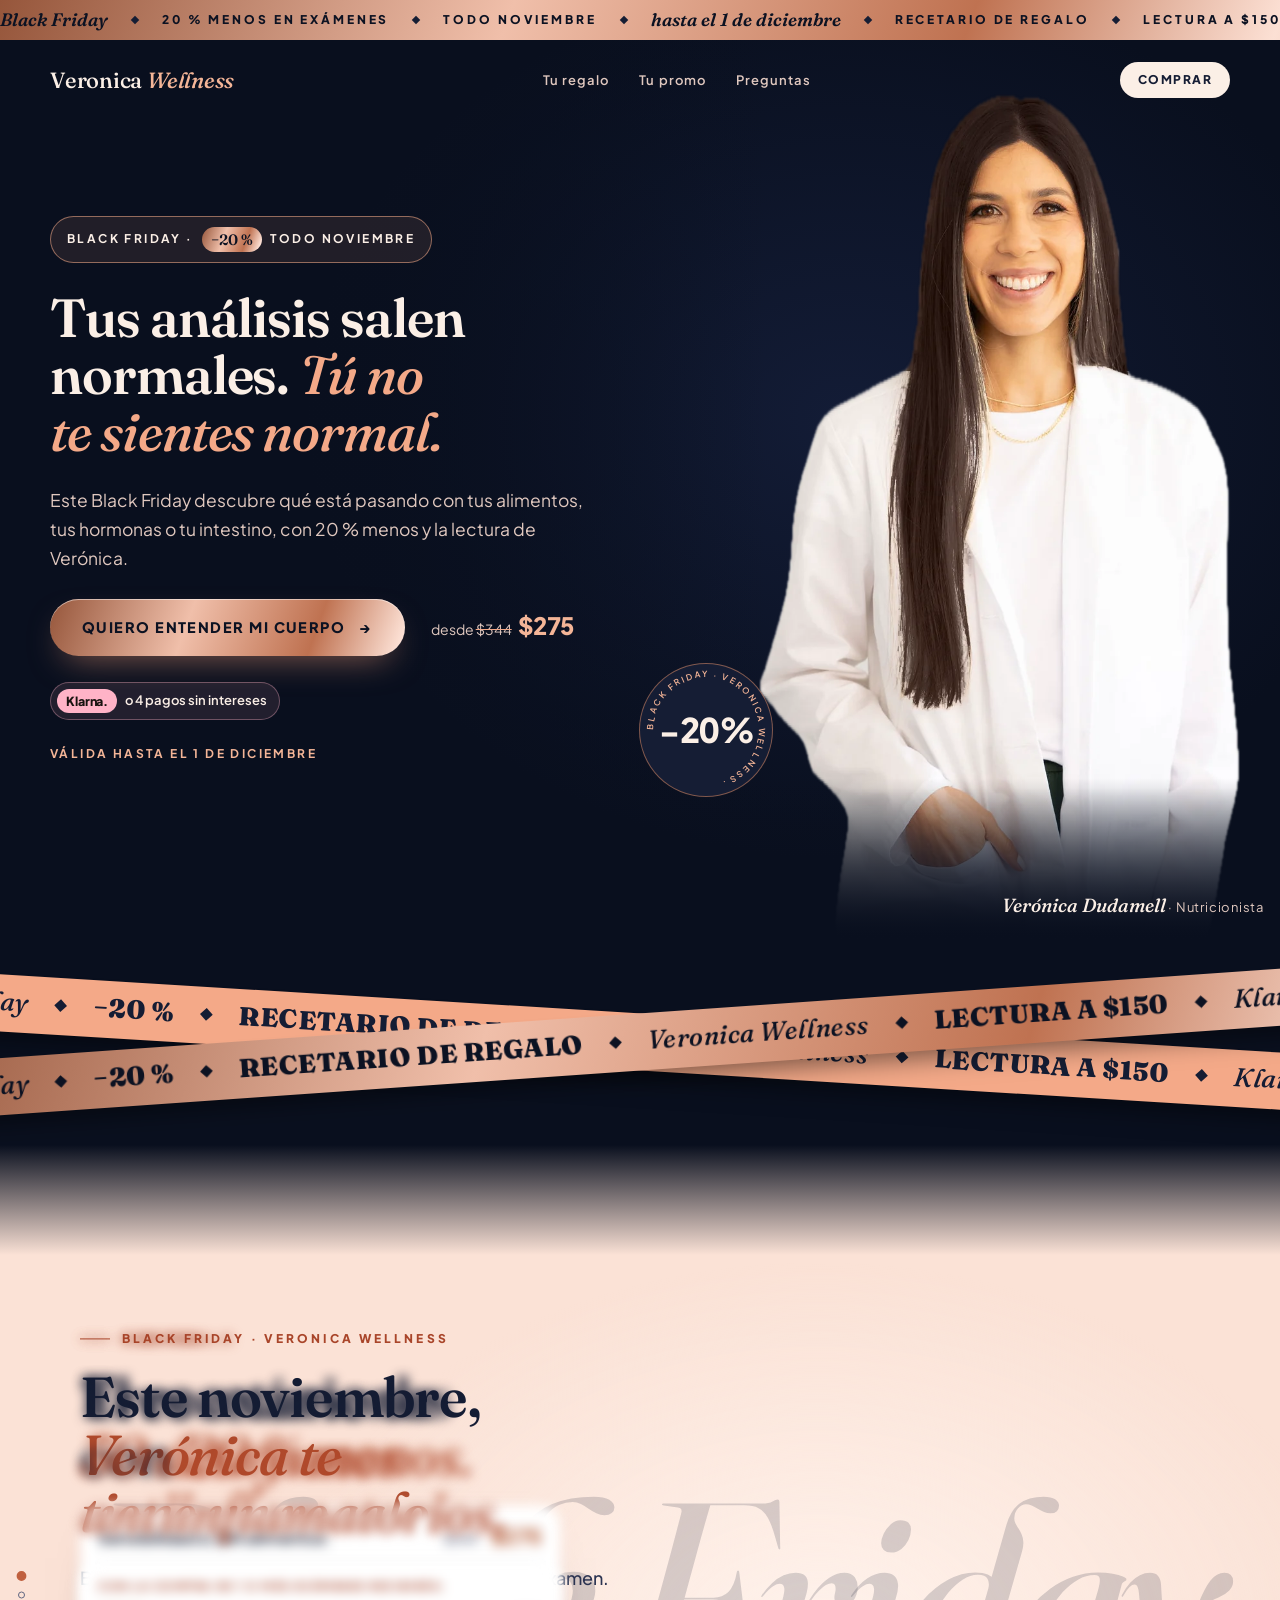
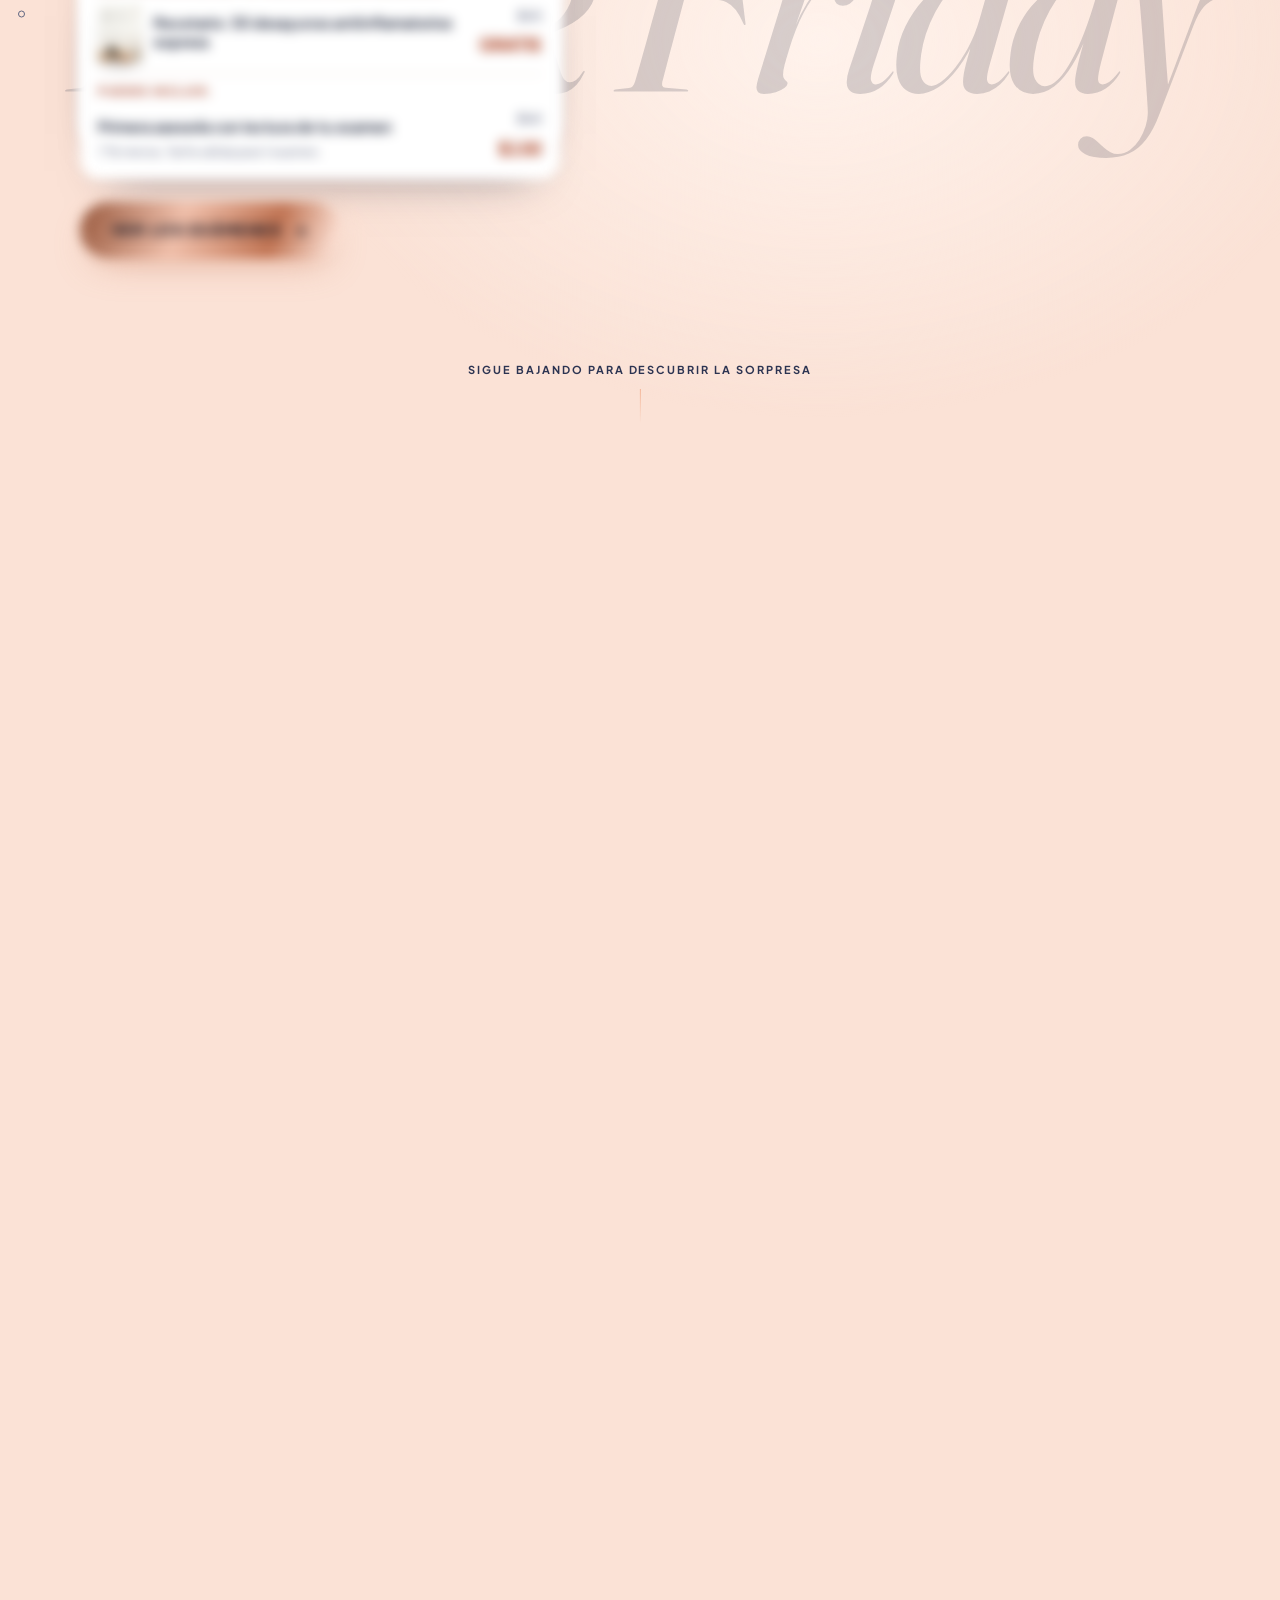
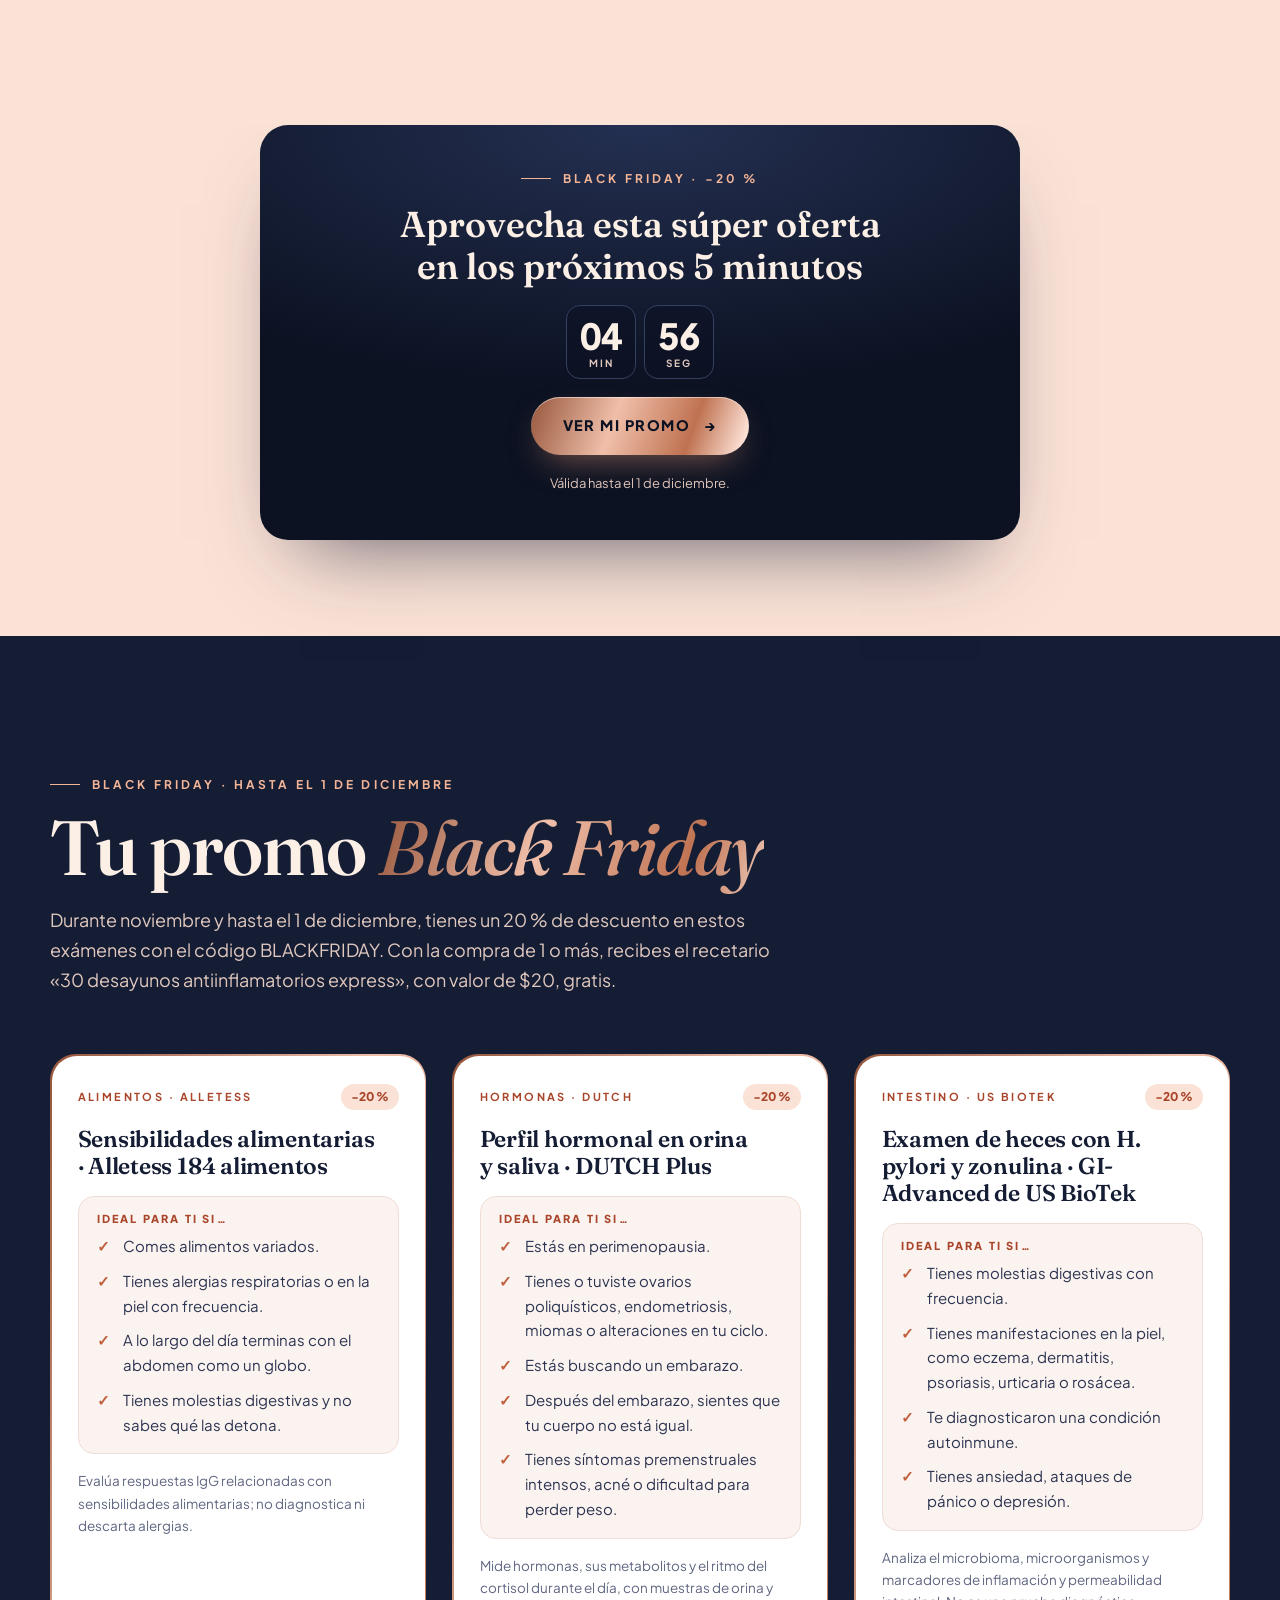
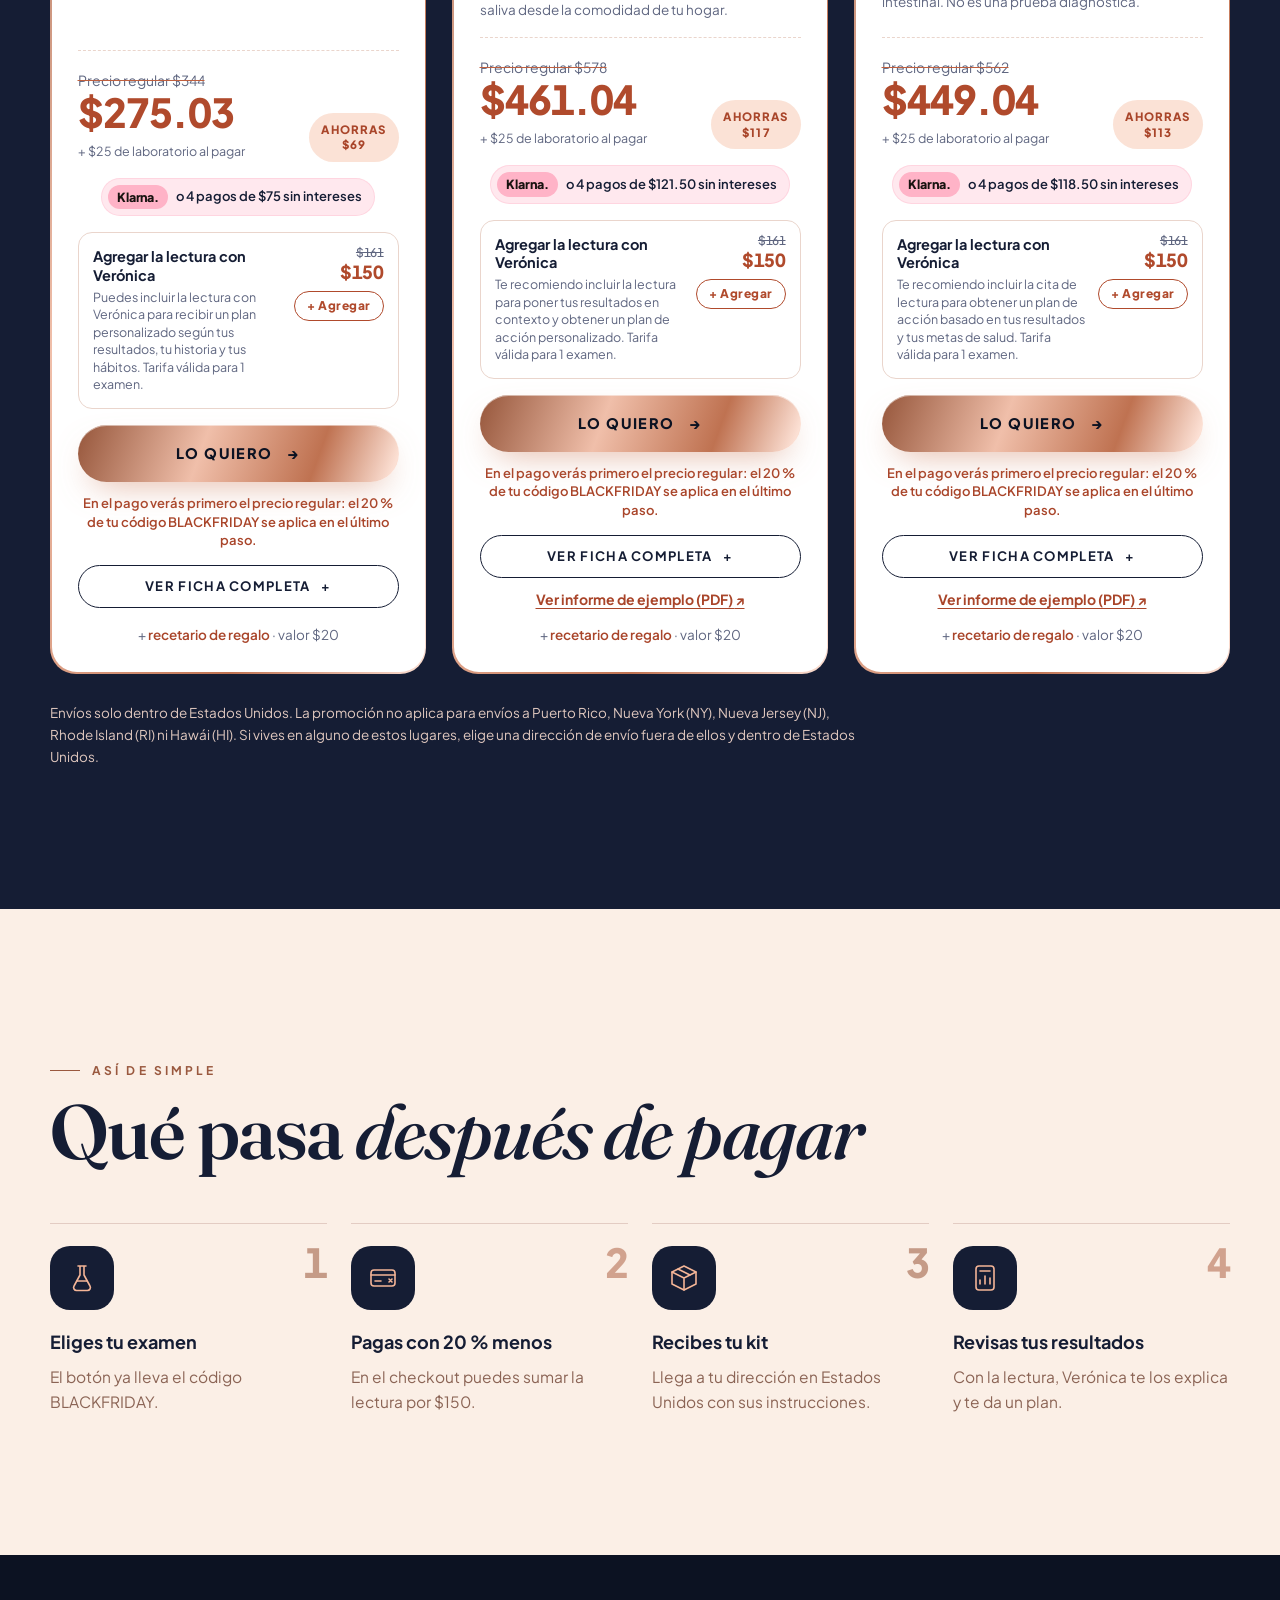
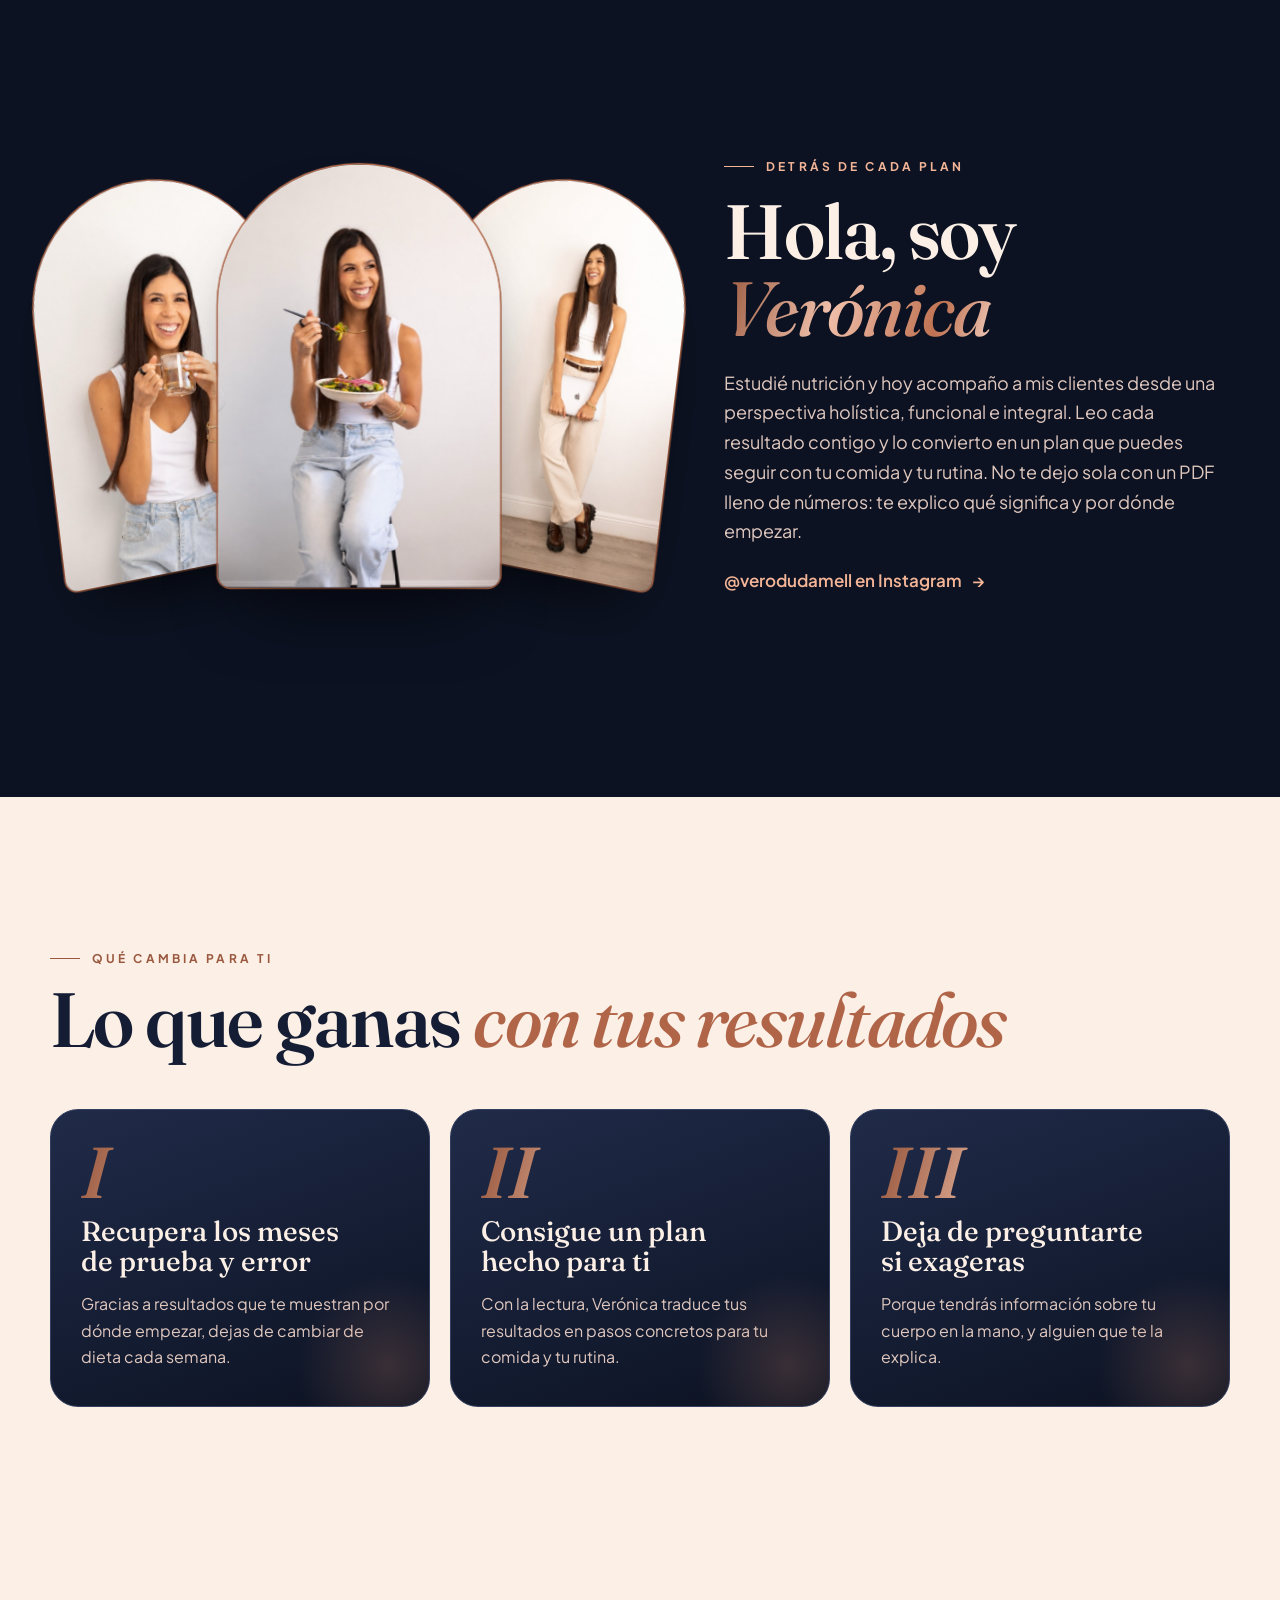
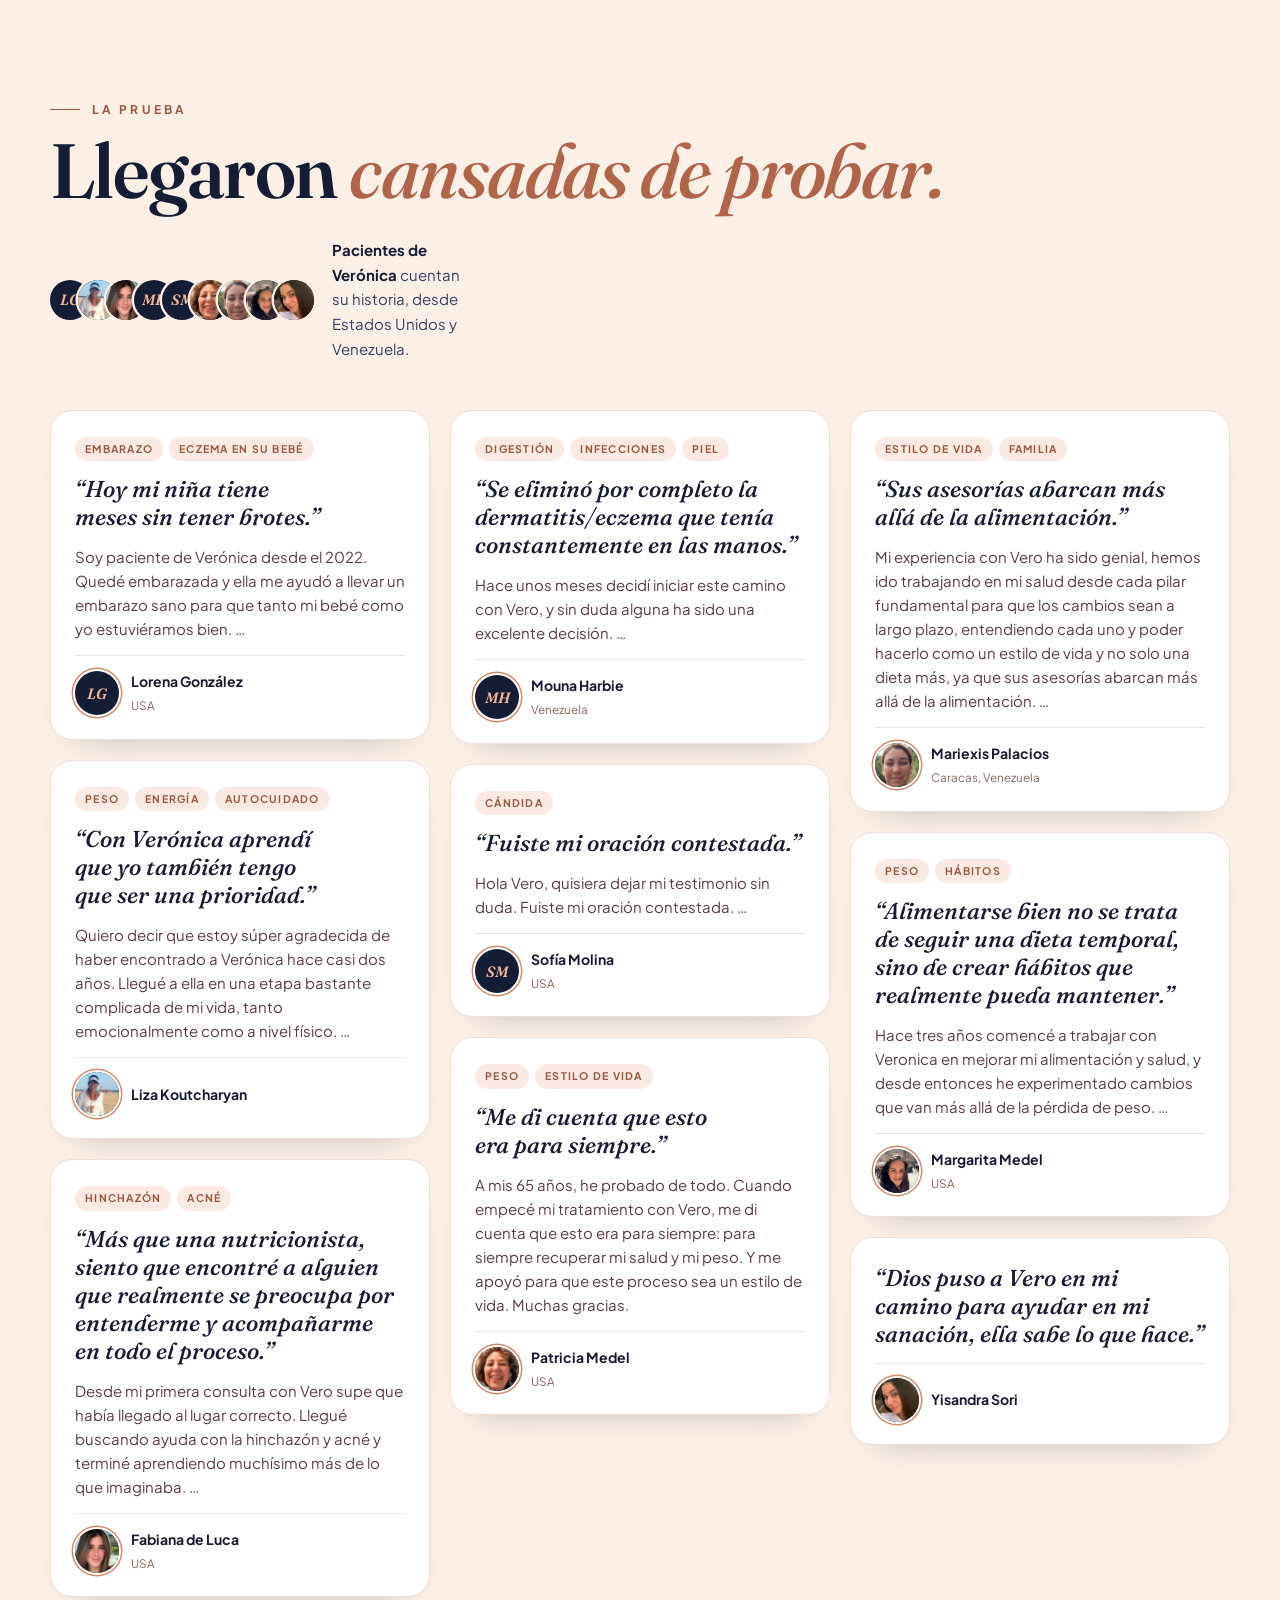
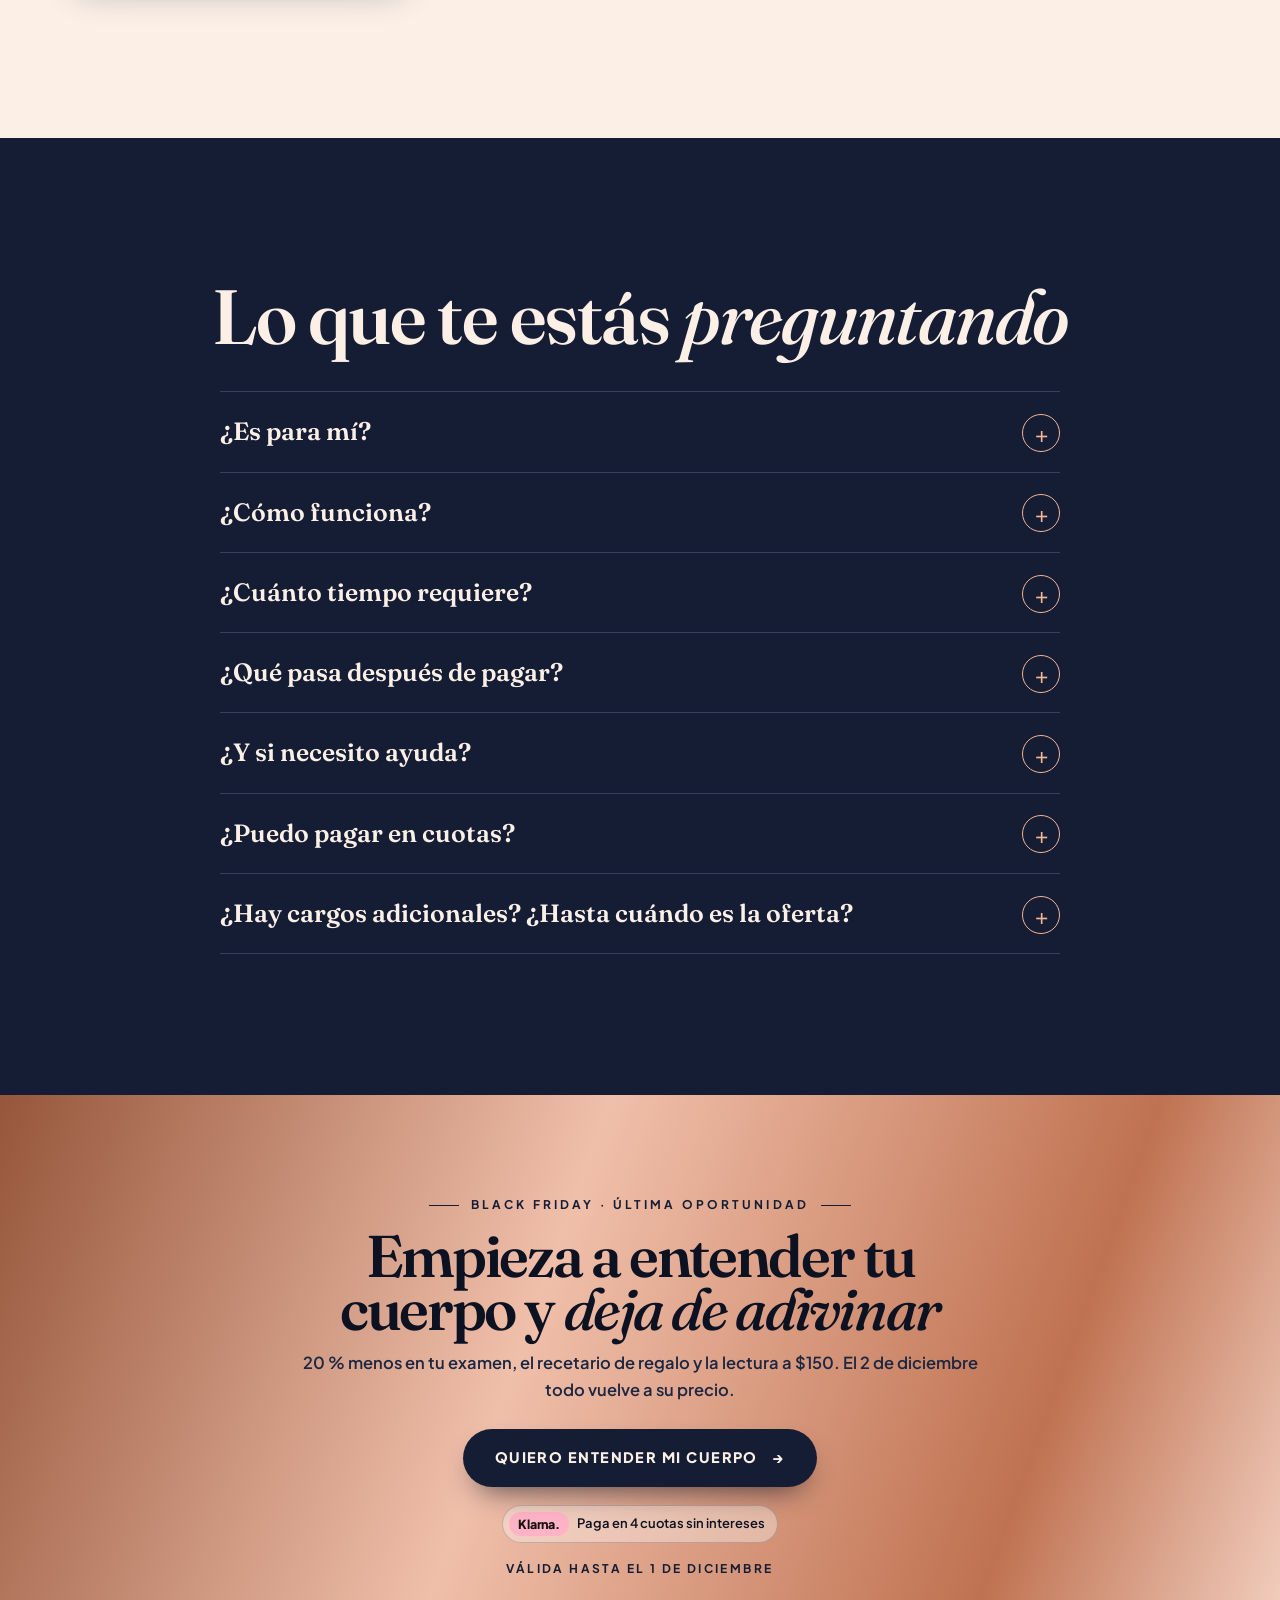
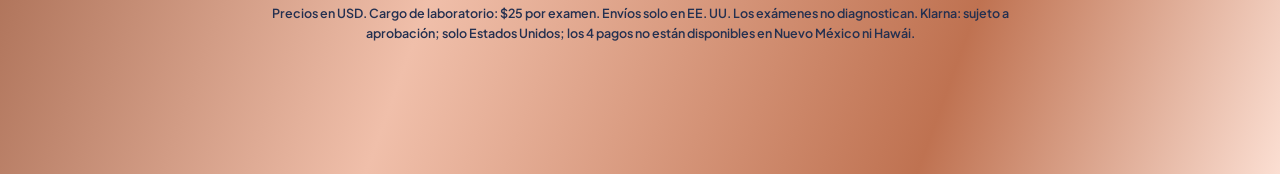
==== commit 1ff0a16c: "Precios Black Friday en dólares enteros terminados en impar (275, 461, 449; ahorros 69, 117, 113) en" ====
--- a/index.html
+++ b/index.html
@@ -1102,8 +1102,13 @@
   .fee-l { display: block; margin-top: 6px; font-size: 12.5px; color: #5f6680; }
   .promo .price .save { background: #fbe2d6; color: #a9452a; }
   .promo .kl { color: var(--wine); background: rgb(255 179 199 / .3); }
-  .addlec { display: grid; grid-template-columns: 22px 1fr auto; gap: 12px; align-items: start; padding: 14px; border-radius: 14px; border: 1.5px solid #ead5cc; cursor: pointer; transition: border-color .3s, background .3s; }
-  .addlec input { width: 20px; height: 20px; margin: 2px 0 0; accent-color: #b04a2c; }
+  .addlec { position: relative; display: grid; grid-template-columns: 1fr auto; gap: 12px; align-items: start; padding: 14px; border-radius: 14px; border: 1.5px solid #ead5cc; cursor: pointer; transition: border-color .3s, background .3s; }
+  .addlec input { position: absolute; opacity: 0; width: 1px; height: 1px; pointer-events: none; }
+  .addlec:has(input:focus-visible) { outline: 2px solid #b04a2c; outline-offset: 3px; }
+  .lec-pill { display: block; margin-top: 10px; padding: 8px 12px; border-radius: 999px; border: 1.5px solid #b04a2c; font: 800 12px/1 var(--sans); letter-spacing: .04em; font-style: normal; color: #b04a2c; white-space: nowrap; }
+  .lec-pill::before { content: '+ Agregar'; }
+  .with-lec .lec-pill { background: #b04a2c; color: #fff; }
+  .with-lec .lec-pill::before { content: '✓ Agregada'; }
   .addlec b { display: block; font: 700 14.5px/1.3 var(--sans); color: var(--wine); }
   .addlec small { display: block; margin-top: 4px; font-size: 12.5px; line-height: 1.4; color: #5f6680; }
   .addlec em { font-size: 18px; line-height: 1; color: #b04a2c; text-align: right; }
@@ -1150,7 +1155,7 @@
       <p class="h2-sub">Este Black Friday descubre qué está pasando con tus alimentos, tus hormonas o tu intestino, con 20 % menos y la lectura de Verónica.</p>
       <div class="act">
         <a class="btn" href="#examenes">Quiero entender mi cuerpo <span class="arr">→</span></a>
-        <span class="from">desde <s>$344</s> <b>$275.20</b></span>
+        <span class="from">desde <s>$344</s> <b>$275</b></span>
       </div>
       <span class="kl"><b>Klarna.</b> o 4 pagos sin intereses</span>
       <p class="valid">Válida hasta el 1 de diciembre</p>
@@ -1205,7 +1210,7 @@
       <div class="cap" data-cap="1">
         <span class="eyebrow">Adentro</span>
         <h2 class="hook">Tres exámenes con <em class="foil">20 % menos.</em></h2>
-        <div class="capcard"><ul class="caplist"><li><span>Sensibilidad a 184 alimentos</span><s>$344</s><b>$275.20</b></li><li><span>DUTCH Plus</span><s>$578</s><b>$462.40</b></li><li><span>GI-Advanced</span><s>$562</s><b>$449.60</b></li></ul>
+        <div class="capcard"><ul class="caplist"><li><span>Sensibilidad a 184 alimentos</span><s>$344</s><b>$275</b></li><li><span>DUTCH Plus</span><s>$578</s><b>$461</b></li><li><span>GI-Advanced</span><s>$562</s><b>$449</b></li></ul>
         <span class="kl"><b>Klarna.</b> Paga en 4 cuotas sin intereses</span></div>
       </div>
       <div class="cap" data-cap="2">
@@ -1245,40 +1250,40 @@
       <p class="lead">Durante noviembre y hasta el 1 de diciembre, tienes un 20 % de descuento en estos exámenes con el código BLACKFRIDAY. Con la compra de 1 o más, recibes el recetario «30 desayunos antiinflamatorios express», con valor de $20, gratis.</p>
     </div>
     <div class="cards">
-      <article class="gc rise" data-exam="ali" data-now="275.2"><div class="gc-in">
+      <article class="gc rise" data-exam="ali" data-now="275"><div class="gc-in">
         <div class="gc-top"><span class="lab">Alimentos · Alletess</span><span class="tag20">−20 %</span></div>
         <h3 class="gname">Sensibilidades alimentarias · Alletess 184 alimentos</h3>
         <div class="ideal"><span>Ideal para ti si…</span><ul><li>Comes alimentos variados.</li><li>Tienes alergias respiratorias o en la piel con frecuencia.</li><li>A lo largo del día terminas con el abdomen como un globo.</li><li>Tienes molestias digestivas y no sabes qué las detona.</li></ul></div>
         <p class="note">Evalúa respuestas IgG relacionadas con sensibilidades alimentarias; no diagnostica ni descarta alergias.</p>
-        <div class="price"><div><s>Precio regular $344</s><strong data-count="344" data-to="275.2">$275.20</strong><small class="fee-l">+ $25 de laboratorio al pagar</small></div><span class="save">ahorras<br>$68.80</span></div>
-        <span class="kl"><b>Klarna.</b> <span>o 4 pagos de <i data-kl>$75.05</i> sin intereses</span></span>
-        <label class="addlec"><input type="checkbox" data-lec><span><b>Agregar la lectura con Verónica</b><small>Puedes incluir la lectura con Verónica para recibir un plan personalizado según tus resultados, tu historia y tus hábitos. Tarifa válida para 1 examen.</small></span><em><s>$161</s>$150</em></label>
+        <div class="price"><div><s>Precio regular $344</s><strong data-count="344" data-to="275">$275</strong><small class="fee-l">+ $25 de laboratorio al pagar</small></div><span class="save">ahorras<br>$69</span></div>
+        <span class="kl"><b>Klarna.</b> <span>o 4 pagos de <i data-kl>$75</i> sin intereses</span></span>
+        <label class="addlec"><input type="checkbox" data-lec><span><b>Agregar la lectura con Verónica</b><small>Puedes incluir la lectura con Verónica para recibir un plan personalizado según tus resultados, tu historia y tus hábitos. Tarifa válida para 1 examen.</small></span><em><s>$161</s>$150<i class="lec-pill" aria-hidden="true"></i></em></label>
         <a class="btn" data-buy href="https://veronicawellness.com/checkout/examenes/?examen=184-igg-food-sensitivity-panel&amp;cupon=BLACKFRIDAY" target="_blank" rel="noopener">Lo quiero <span class="arr">→</span></a>
         <p class="pnote">En el pago verás primero el precio regular: el 20 % de tu código BLACKFRIDAY se aplica en el último paso.</p>
         <div class="gc-links"><button type="button" class="more" data-ficha>Ver ficha completa <span aria-hidden="true">+</span></button></div>
         <p class="gift">+ <b>recetario de regalo</b> · valor $20</p>
       </div></article>
-      <article class="gc rise" data-exam="hor" data-now="462.4"><div class="gc-in">
+      <article class="gc rise" data-exam="hor" data-now="461"><div class="gc-in">
         <div class="gc-top"><span class="lab">Hormonas · DUTCH</span><span class="tag20">−20 %</span></div>
         <h3 class="gname">Perfil hormonal en orina y saliva · DUTCH Plus</h3>
         <div class="ideal"><span>Ideal para ti si…</span><ul><li>Estás en perimenopausia.</li><li>Tienes o tuviste ovarios poliquísticos, endometriosis, miomas o alteraciones en tu ciclo.</li><li>Estás buscando un embarazo.</li><li>Después del embarazo, sientes que tu cuerpo no está igual.</li><li>Tienes síntomas premenstruales intensos, acné o dificultad para perder peso.</li></ul></div>
         <p class="note">Mide hormonas, sus metabolitos y el ritmo del cortisol durante el día, con muestras de orina y saliva desde la comodidad de tu hogar.</p>
-        <div class="price"><div><s>Precio regular $578</s><strong data-count="578" data-to="462.4">$462.40</strong><small class="fee-l">+ $25 de laboratorio al pagar</small></div><span class="save">ahorras<br>$115.60</span></div>
-        <span class="kl"><b>Klarna.</b> <span>o 4 pagos de <i data-kl>$121.85</i> sin intereses</span></span>
-        <label class="addlec"><input type="checkbox" data-lec><span><b>Agregar la lectura con Verónica</b><small>Te recomiendo incluir la lectura para poner tus resultados en contexto y obtener un plan de acción personalizado. Tarifa válida para 1 examen.</small></span><em><s>$161</s>$150</em></label>
+        <div class="price"><div><s>Precio regular $578</s><strong data-count="578" data-to="461">$461</strong><small class="fee-l">+ $25 de laboratorio al pagar</small></div><span class="save">ahorras<br>$117</span></div>
+        <span class="kl"><b>Klarna.</b> <span>o 4 pagos de <i data-kl>$121.50</i> sin intereses</span></span>
+        <label class="addlec"><input type="checkbox" data-lec><span><b>Agregar la lectura con Verónica</b><small>Te recomiendo incluir la lectura para poner tus resultados en contexto y obtener un plan de acción personalizado. Tarifa válida para 1 examen.</small></span><em><s>$161</s>$150<i class="lec-pill" aria-hidden="true"></i></em></label>
         <a class="btn" data-buy href="https://veronicawellness.com/checkout/examenes/?examen=dutch-plus-hormonas-sexuales-adrenal&amp;cupon=BLACKFRIDAY" target="_blank" rel="noopener">Lo quiero <span class="arr">→</span></a>
         <p class="pnote">En el pago verás primero el precio regular: el 20 % de tu código BLACKFRIDAY se aplica en el último paso.</p>
         <div class="gc-links"><button type="button" class="more" data-ficha>Ver ficha completa <span aria-hidden="true">+</span></button><a class="sample" href="https://dutchtest.com/api/files/file/Female%20DUTCH%20Plus.pdf" target="_blank" rel="noopener">Ver informe de ejemplo (PDF) <span aria-hidden="true">↗</span></a></div>
         <p class="gift">+ <b>recetario de regalo</b> · valor $20</p>
       </div></article>
-      <article class="gc rise" data-exam="gi" data-now="449.6"><div class="gc-in">
+      <article class="gc rise" data-exam="gi" data-now="449"><div class="gc-in">
         <div class="gc-top"><span class="lab">Intestino · US BioTek</span><span class="tag20">−20 %</span></div>
         <h3 class="gname">Examen de heces con H. pylori y zonulina · GI-Advanced de US BioTek</h3>
         <div class="ideal"><span>Ideal para ti si…</span><ul><li>Tienes molestias digestivas con frecuencia.</li><li>Tienes manifestaciones en la piel, como eczema, dermatitis, psoriasis, urticaria o rosácea.</li><li>Te diagnosticaron una condición autoinmune.</li><li>Tienes ansiedad, ataques de pánico o depresión.</li></ul></div>
         <p class="note">Analiza el microbioma, microorganismos y marcadores de inflamación y permeabilidad intestinal. No es una prueba diagnóstica.</p>
-        <div class="price"><div><s>Precio regular $562</s><strong data-count="562" data-to="449.6">$449.60</strong><small class="fee-l">+ $25 de laboratorio al pagar</small></div><span class="save">ahorras<br>$112.40</span></div>
-        <span class="kl"><b>Klarna.</b> <span>o 4 pagos de <i data-kl>$118.65</i> sin intereses</span></span>
-        <label class="addlec"><input type="checkbox" data-lec><span><b>Agregar la lectura con Verónica</b><small>Te recomiendo incluir la cita de lectura para obtener un plan de acción basado en tus resultados y tus metas de salud. Tarifa válida para 1 examen.</small></span><em><s>$161</s>$150</em></label>
+        <div class="price"><div><s>Precio regular $562</s><strong data-count="562" data-to="449">$449</strong><small class="fee-l">+ $25 de laboratorio al pagar</small></div><span class="save">ahorras<br>$113</span></div>
+        <span class="kl"><b>Klarna.</b> <span>o 4 pagos de <i data-kl>$118.50</i> sin intereses</span></span>
+        <label class="addlec"><input type="checkbox" data-lec><span><b>Agregar la lectura con Verónica</b><small>Te recomiendo incluir la cita de lectura para obtener un plan de acción basado en tus resultados y tus metas de salud. Tarifa válida para 1 examen.</small></span><em><s>$161</s>$150<i class="lec-pill" aria-hidden="true"></i></em></label>
         <a class="btn" data-buy href="https://veronicawellness.com/checkout/examenes/?examen=gi-advanced-profile-includes-zonulin-and-h-pylori&amp;cupon=BLACKFRIDAY" target="_blank" rel="noopener">Lo quiero <span class="arr">→</span></a>
         <p class="pnote">En el pago verás primero el precio regular: el 20 % de tu código BLACKFRIDAY se aplica en el último paso.</p>
         <div class="gc-links"><button type="button" class="more" data-ficha>Ver ficha completa <span aria-hidden="true">+</span></button><a class="sample" href="https://www.usbiotek.com/hubfs/Content/Connection%20Model/Sample%20Reports/Sample%20Report%20-%20Microbiome%20-%20GI%20Advanced.pdf" target="_blank" rel="noopener">Ver informe de ejemplo (PDF) <span aria-hidden="true">↗</span></a></div>
@@ -1468,7 +1473,7 @@
     });
     const lbl = over ? 'La oferta terminó' : before ? 'La oferta abre en' : 'La oferta termina en';
     document.querySelectorAll('[data-clock-lbl]').forEach((l) => (l.textContent = lbl));
-    dockClock.textContent = over ? 'La oferta terminó' : `${before ? 'Abre en' : 'Termina en'} ${d}d ${pad(h)}:${pad(m)}:${pad(s)}`;
+    if (!dockClock.dataset.rush) dockClock.textContent = over ? 'La oferta terminó' : `${before ? 'Abre en' : 'Termina en'} ${d}d ${pad(h)}:${pad(m)}:${pad(s)}`;
   }
   tick(); setInterval(tick, 1000);
 
@@ -1507,22 +1512,23 @@
     const base = buy.href, now = +card.dataset.now;
     box.addEventListener('change', () => {
       buy.href = box.checked ? base + '&lectura=LAYER_SESSION' : base;
-      kl.textContent = '$' + ((now + 25 + (box.checked ? 150 : 0)) / 4).toFixed(2);
+      kl.textContent = fmt((now + 25 + (box.checked ? 150 : 0)) / 4);
       card.classList.toggle('with-lec', box.checked);
     });
   });
 
-  // Verónica's 5-minute countdown. One per visitor (kept across reloads); at zero it does not
+  // Verónica's 5-minute countdown. One per visit (a reload keeps it, a new visit starts again); at zero it does not
   // pretend the offer is gone: it says the Black Friday price holds until 1 December.
   (function rush() {
     const box = document.querySelector('[data-rush]'), txt = document.querySelector('[data-rush-t]');
     if (!box) return;
     let t0 = Date.now();
-    try { const v = +localStorage.getItem('vw-bf-rush'); if (v && Date.now() - v < 864e5) t0 = v; else localStorage.setItem('vw-bf-rush', String(t0)); } catch (e) {}
-    const mm = box.querySelector('[data-rm]'), ss = box.querySelector('[data-rs]');
+    try { const v = +sessionStorage.getItem('vw-bf-rush'); if (v) t0 = v; else sessionStorage.setItem('vw-bf-rush', String(t0)); } catch (e) {}
+    const mm = box.querySelector('[data-rm]'), ss = box.querySelector('[data-rs]'), dc = document.querySelector('[data-dock-clock]');
     (function step() {
       const r = Math.max(0, 300000 - (Date.now() - t0));
       mm.textContent = String(Math.floor(r / 6e4)).padStart(2, '0'); ss.textContent = String(Math.floor(r / 1e3) % 60).padStart(2, '0');
+      if (dc) { dc.dataset.rush = '1'; dc.textContent = r ? `Aprovecha en los próximos ${mm.textContent}:${ss.textContent}` : 'Válida hasta el 1 de diciembre'; }
       if (r === 0) { box.hidden = true; txt.textContent = 'Tu precio Black Friday sigue disponible hasta el 1 de diciembre.'; return; }
       setTimeout(step, 250);
     })();
@@ -1574,7 +1580,7 @@
       get: ["El resultado de tu examen entre 2 y 3 semanas después de enviar tu muestra.", "El recetario «30 desayunos antiinflamatorios express» de regalo, con valor de $20.", "Si agregas la lectura con Verónica, un plan personalizado según tus resultados, tu historia y tus hábitos: $150 en vez de $161, 7 % menos; tarifa válida para 1 examen."],
       sample: "La muestra es de sangre y se recoge con un pequeño pinchazo en el dedo. Las lancetas vienen dentro del kit que recibirás en tu dirección de preferencia en Estados Unidos.",
       note: 'No diagnostica alergias: orienta una dieta de eliminación.',
-      was: 344, now: 275.2, save: 68.8, report: null, id: '184-igg-food-sensitivity-panel',
+      was: 344, now: 275, save: 69, report: null, id: '184-igg-food-sensitivity-panel',
     },
     hor: {
       lab: 'Hormonas · DUTCH', name: 'DUTCH Plus (hormonas sexuales y adrenales)',
@@ -1585,7 +1591,7 @@
       get: ["Los resultados de tu examen DUTCH Plus.", "El recetario «30 desayunos antiinflamatorios express» de regalo, con valor de $20.", "Si agregas la lectura con Verónica, una revisión de tus resultados en contexto y un plan de acción personalizado: $150 en vez de $161, 7 % menos; tarifa válida para 1 examen."],
       sample: "Recoges las muestras de orina seca y saliva desde la comodidad de tu hogar, con el kit enviado a tu dirección en Estados Unidos.",
       note: 'Los exámenes no diagnostican: dan información para orientar tu plan.',
-      was: 578, now: 462.4, save: 115.6, report: "https://dutchtest.com/api/files/file/Female%20DUTCH%20Plus.pdf", id: 'dutch-plus-hormonas-sexuales-adrenal',
+      was: 578, now: 461, save: 117, report: "https://dutchtest.com/api/files/file/Female%20DUTCH%20Plus.pdf", id: 'dutch-plus-hormonas-sexuales-adrenal',
     },
     gi: {
       lab: 'Intestino · US BioTek', name: 'GI-Advanced Profile (incluye zonulina y H. pylori)',
@@ -1596,7 +1602,7 @@
       get: ["Los resultados de tu examen GI-Advanced.", "El recetario «30 desayunos antiinflamatorios express» de regalo, con valor de $20.", "Si agregas la lectura con Verónica, un plan de acción basado en tus resultados y tus metas de salud: $150 en vez de $161, 7 % menos; tarifa válida para 1 examen."],
       sample: "Recoges una muestra de heces en casa con el kit enviado a tu dirección en Estados Unidos.",
       note: 'Los exámenes no diagnostican: dan información para orientar tu plan.',
-      was: 562, now: 449.6, save: 112.4, report: "https://www.usbiotek.com/hubfs/Content/Connection%20Model/Sample%20Reports/Sample%20Report%20-%20Microbiome%20-%20GI%20Advanced.pdf", id: 'gi-advanced-profile-includes-zonulin-and-h-pylori',
+      was: 562, now: 449, save: 113, report: "https://www.usbiotek.com/hubfs/Content/Connection%20Model/Sample%20Reports/Sample%20Report%20-%20Microbiome%20-%20GI%20Advanced.pdf", id: 'gi-advanced-profile-includes-zonulin-and-h-pylori',
     },
   };
   const dlg = document.querySelector('[data-ficha-dlg]');
@@ -1620,7 +1626,7 @@
       </div>
       <p class="fnote">${f.note}</p>
       <div class="fbuy">
-        <div class="pr"><s>$${f.was}</s><strong>${fmt(f.now)}</strong><em>Ahorras ${fmt(f.save)}</em><span class="kl"><b>Klarna.</b> o 4 pagos de $${((f.now + 25) / 4).toFixed(2)} sin intereses</span><small class="fee-l">+ $25 de laboratorio al pagar · En el pago verás primero el precio regular: el 20 % de tu código BLACKFRIDAY se aplica en el último paso.</small></div>
+        <div class="pr"><s>$${f.was}</s><strong>${fmt(f.now)}</strong><em>Ahorras ${fmt(f.save)}</em><span class="kl"><b>Klarna.</b> o 4 pagos de ${fmt((f.now + 25) / 4)} sin intereses</span><small class="fee-l">+ $25 de laboratorio al pagar · En el pago verás primero el precio regular: el 20 % de tu código BLACKFRIDAY se aplica en el último paso.</small></div>
         <a class="btn" href="https://veronicawellness.com/checkout/examenes/?examen=${f.id}&cupon=BLACKFRIDAY" target="_blank" rel="noopener">Comprar mi examen <span class="arr">→</span></a>
       </div>`;
     sheet.scrollTop = 0;
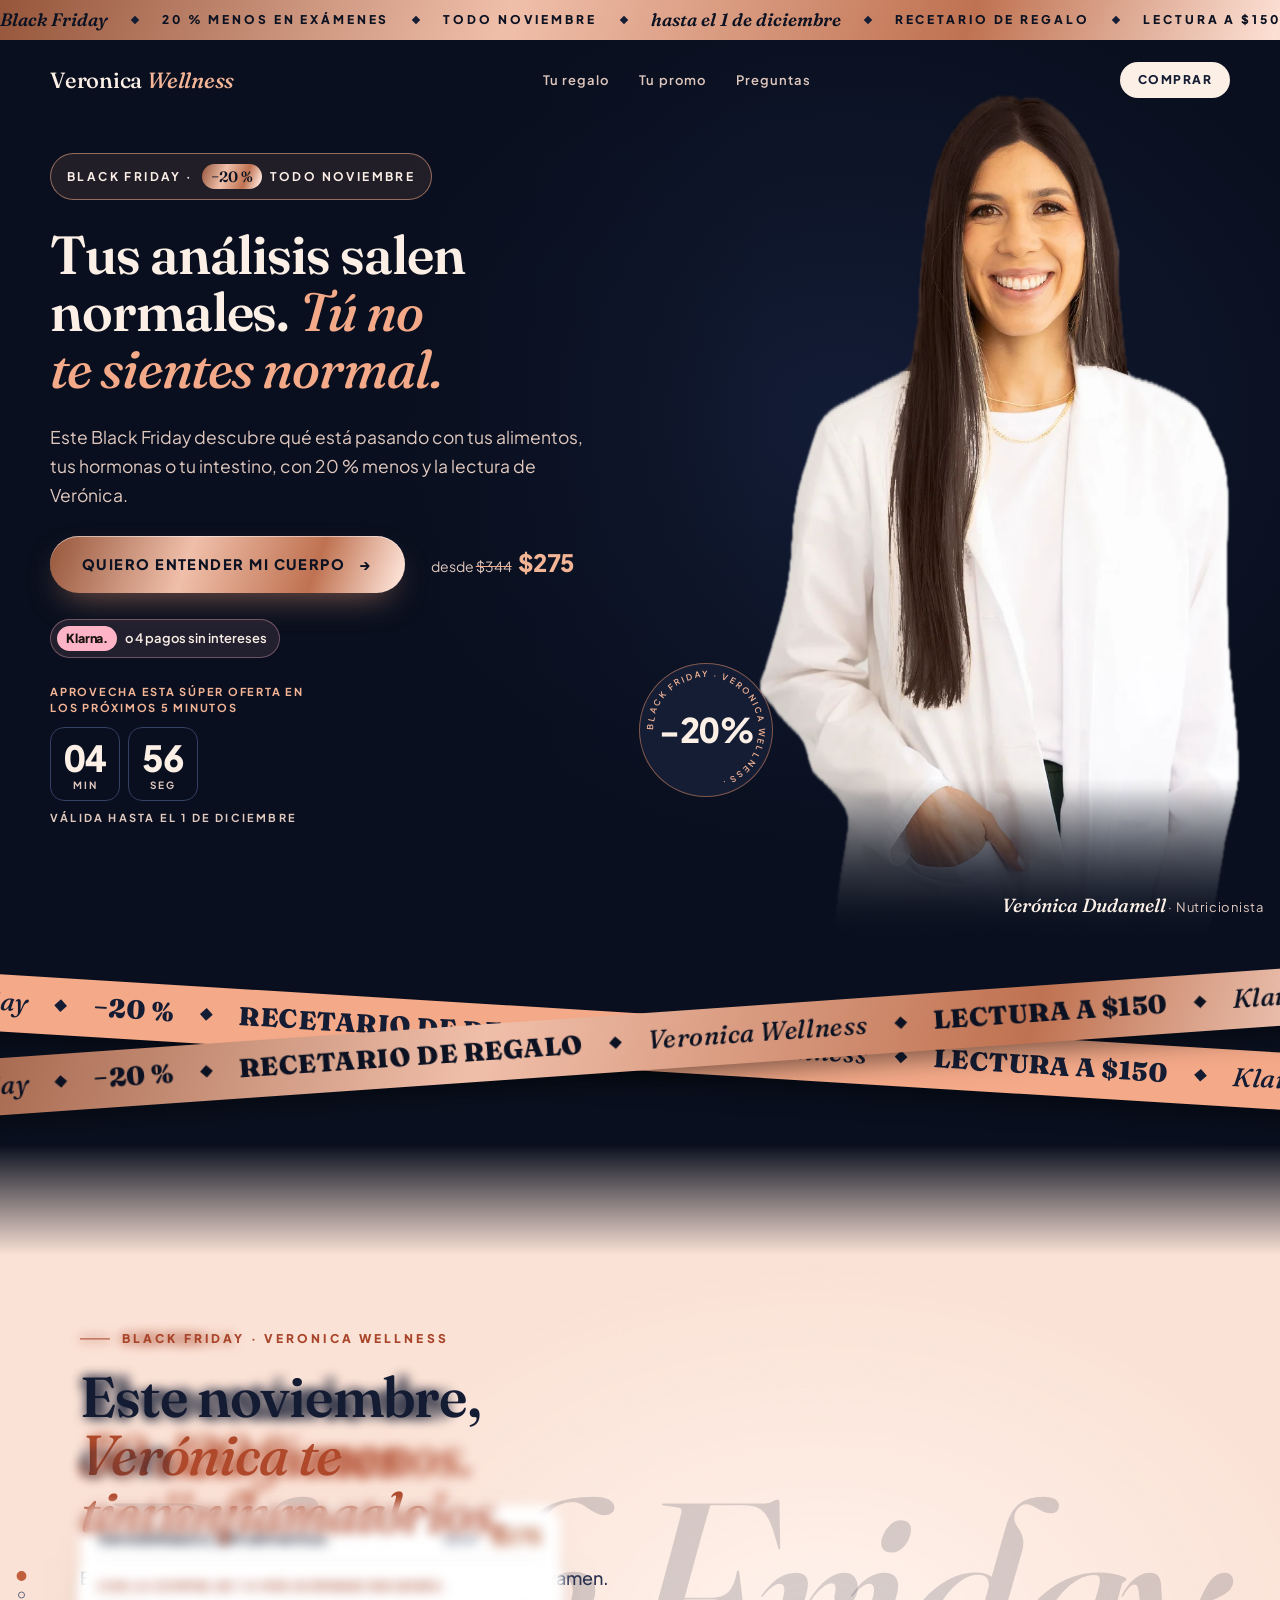
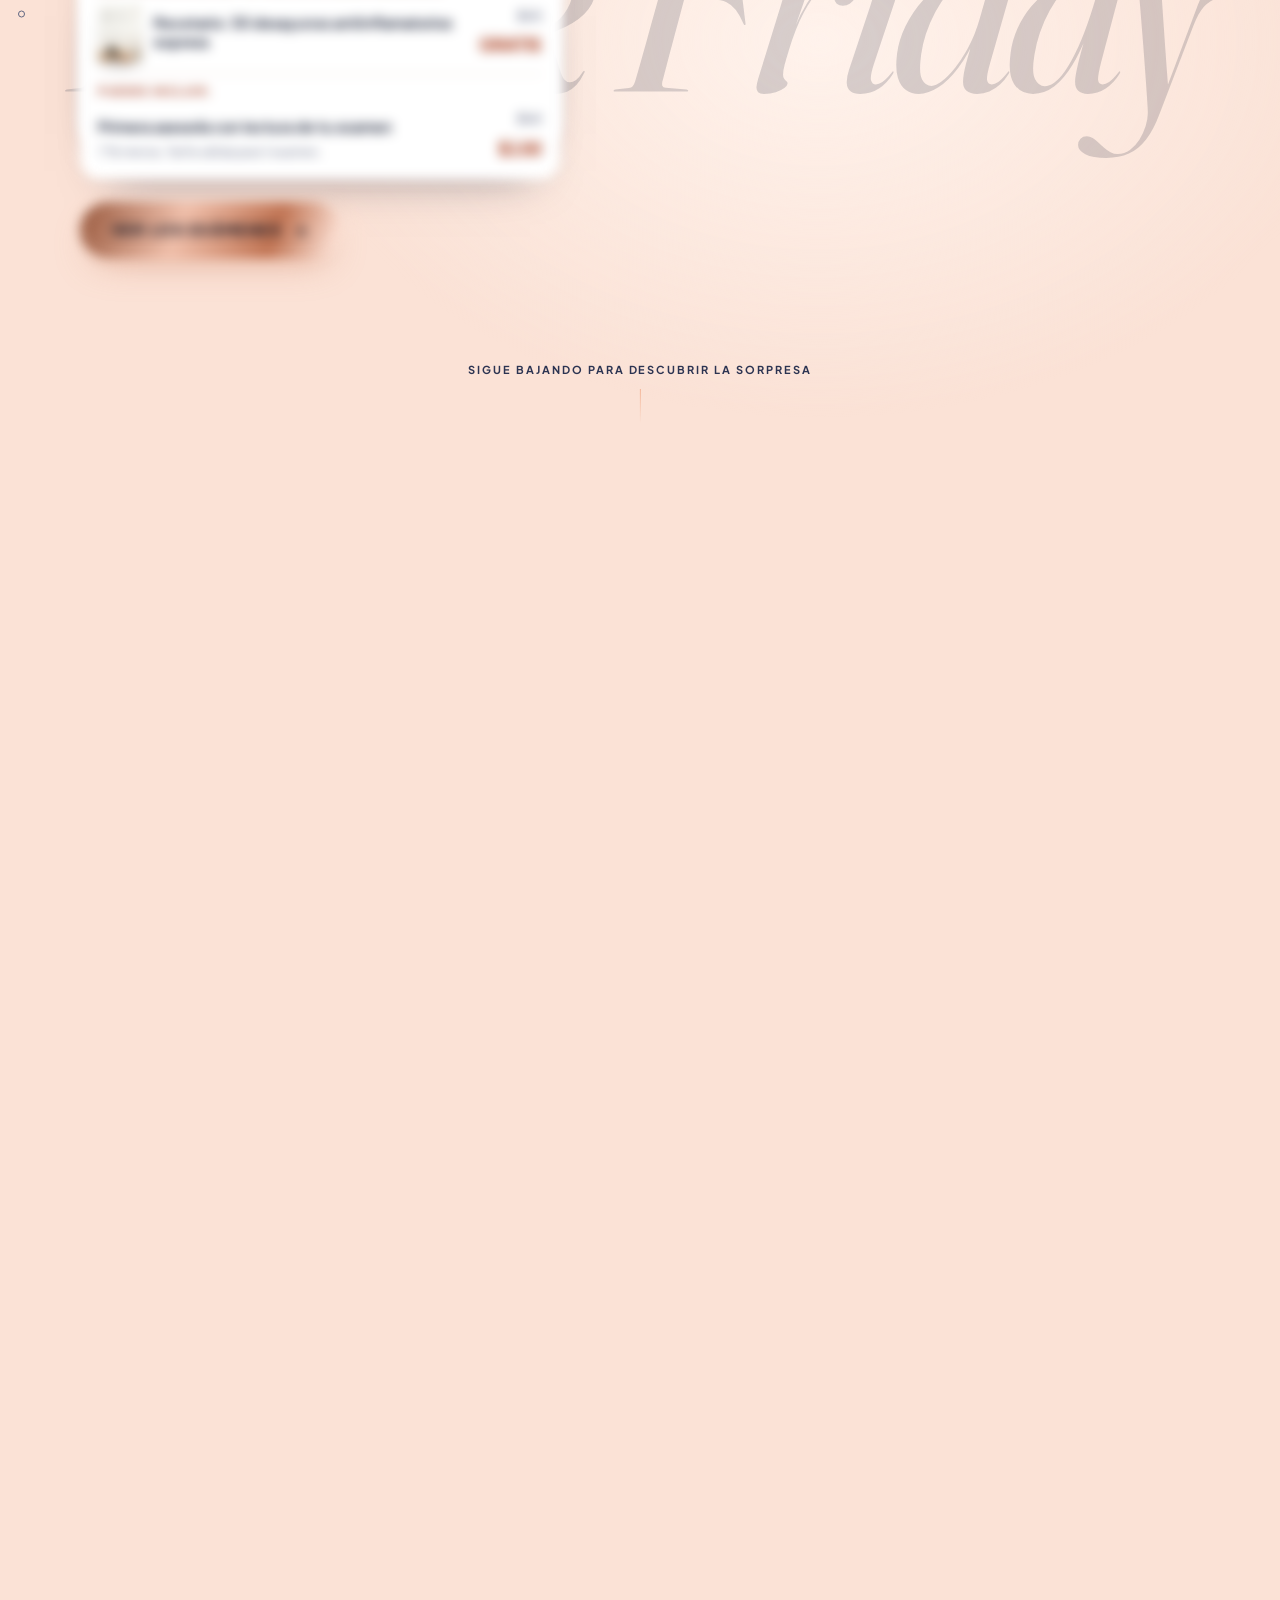
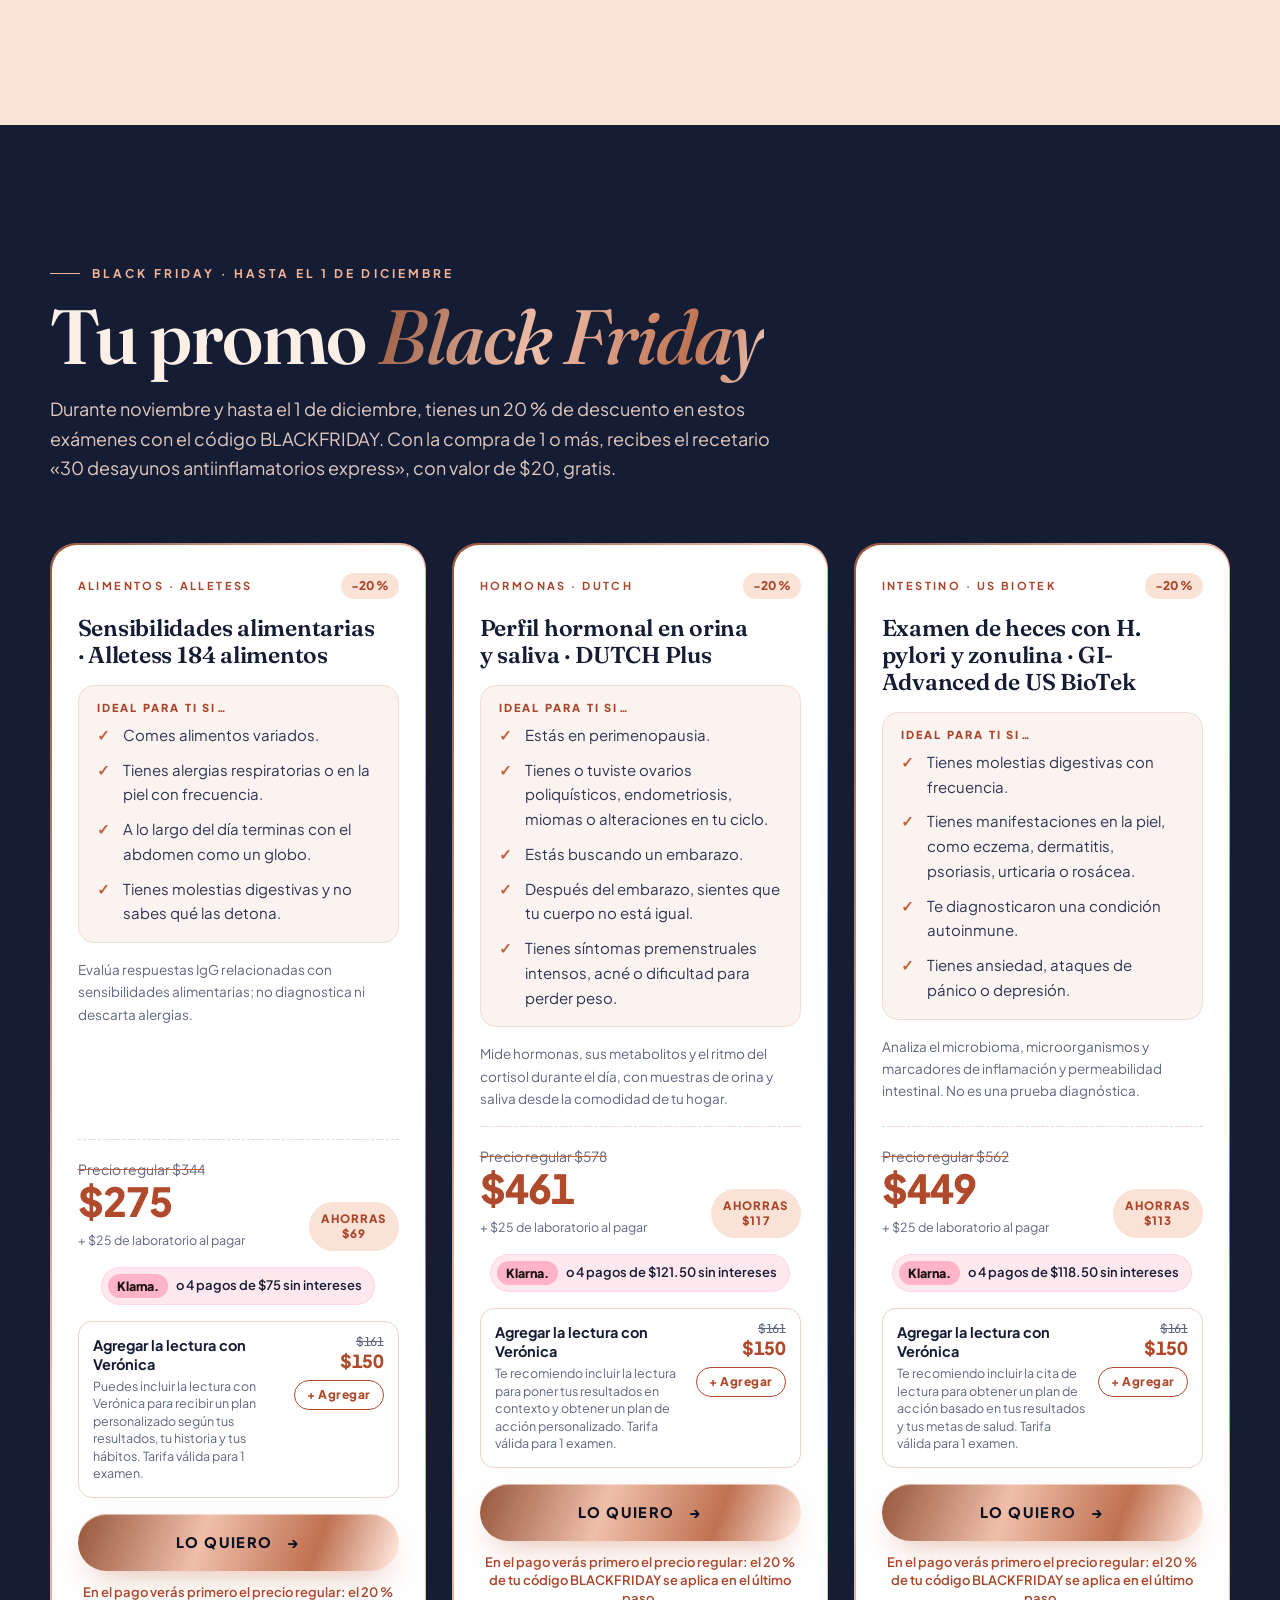
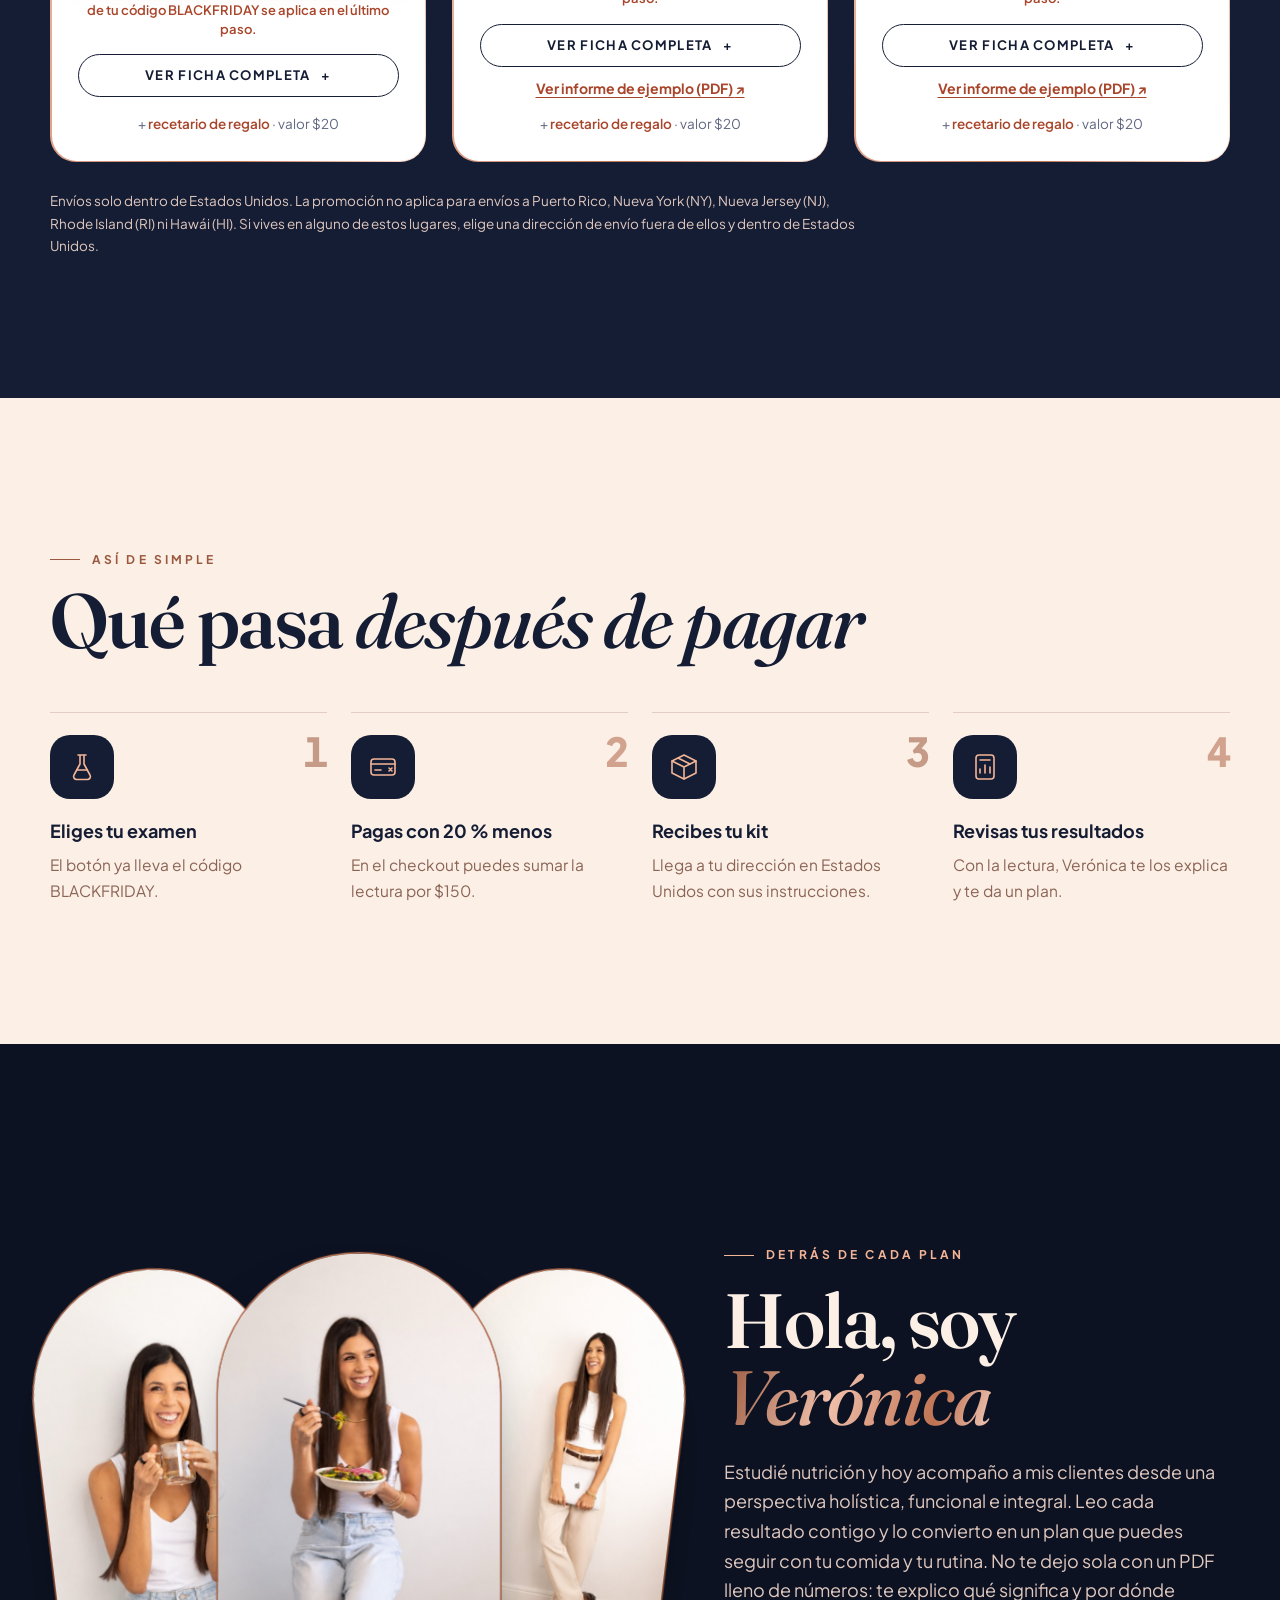
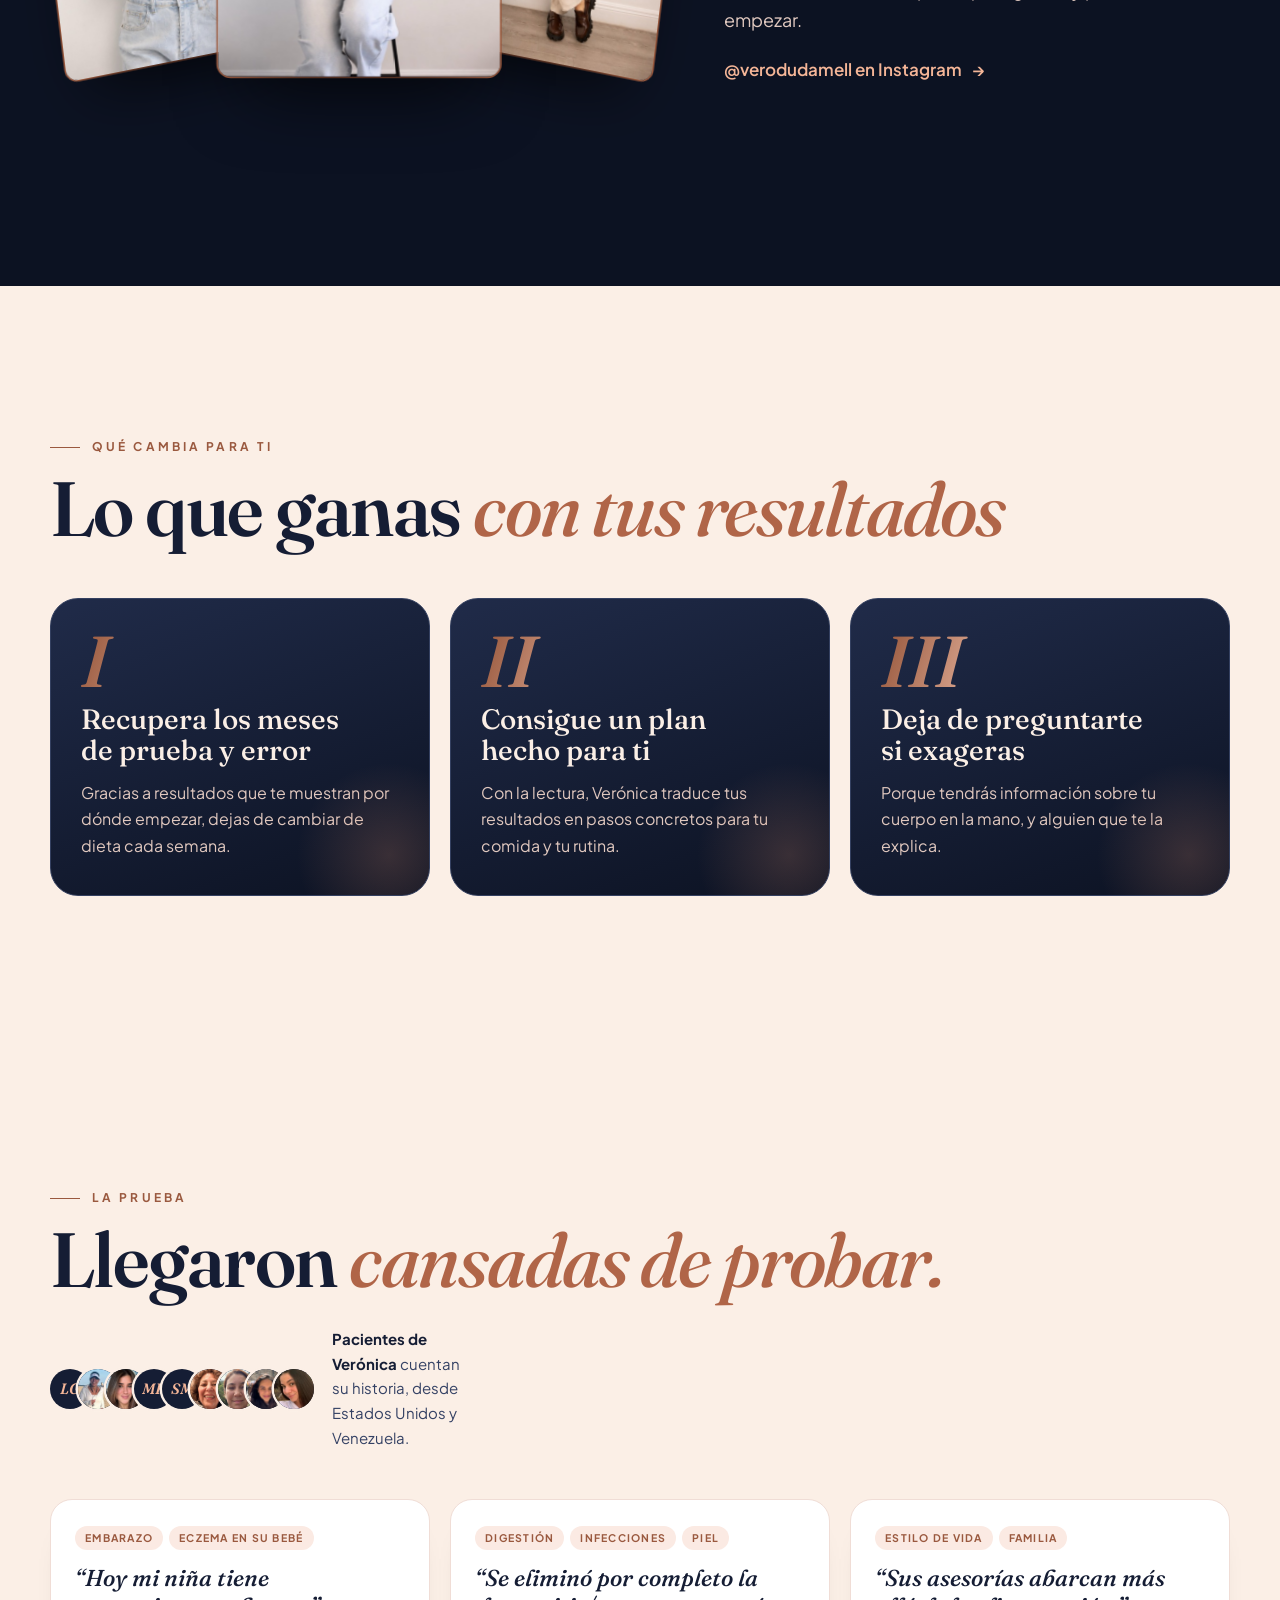
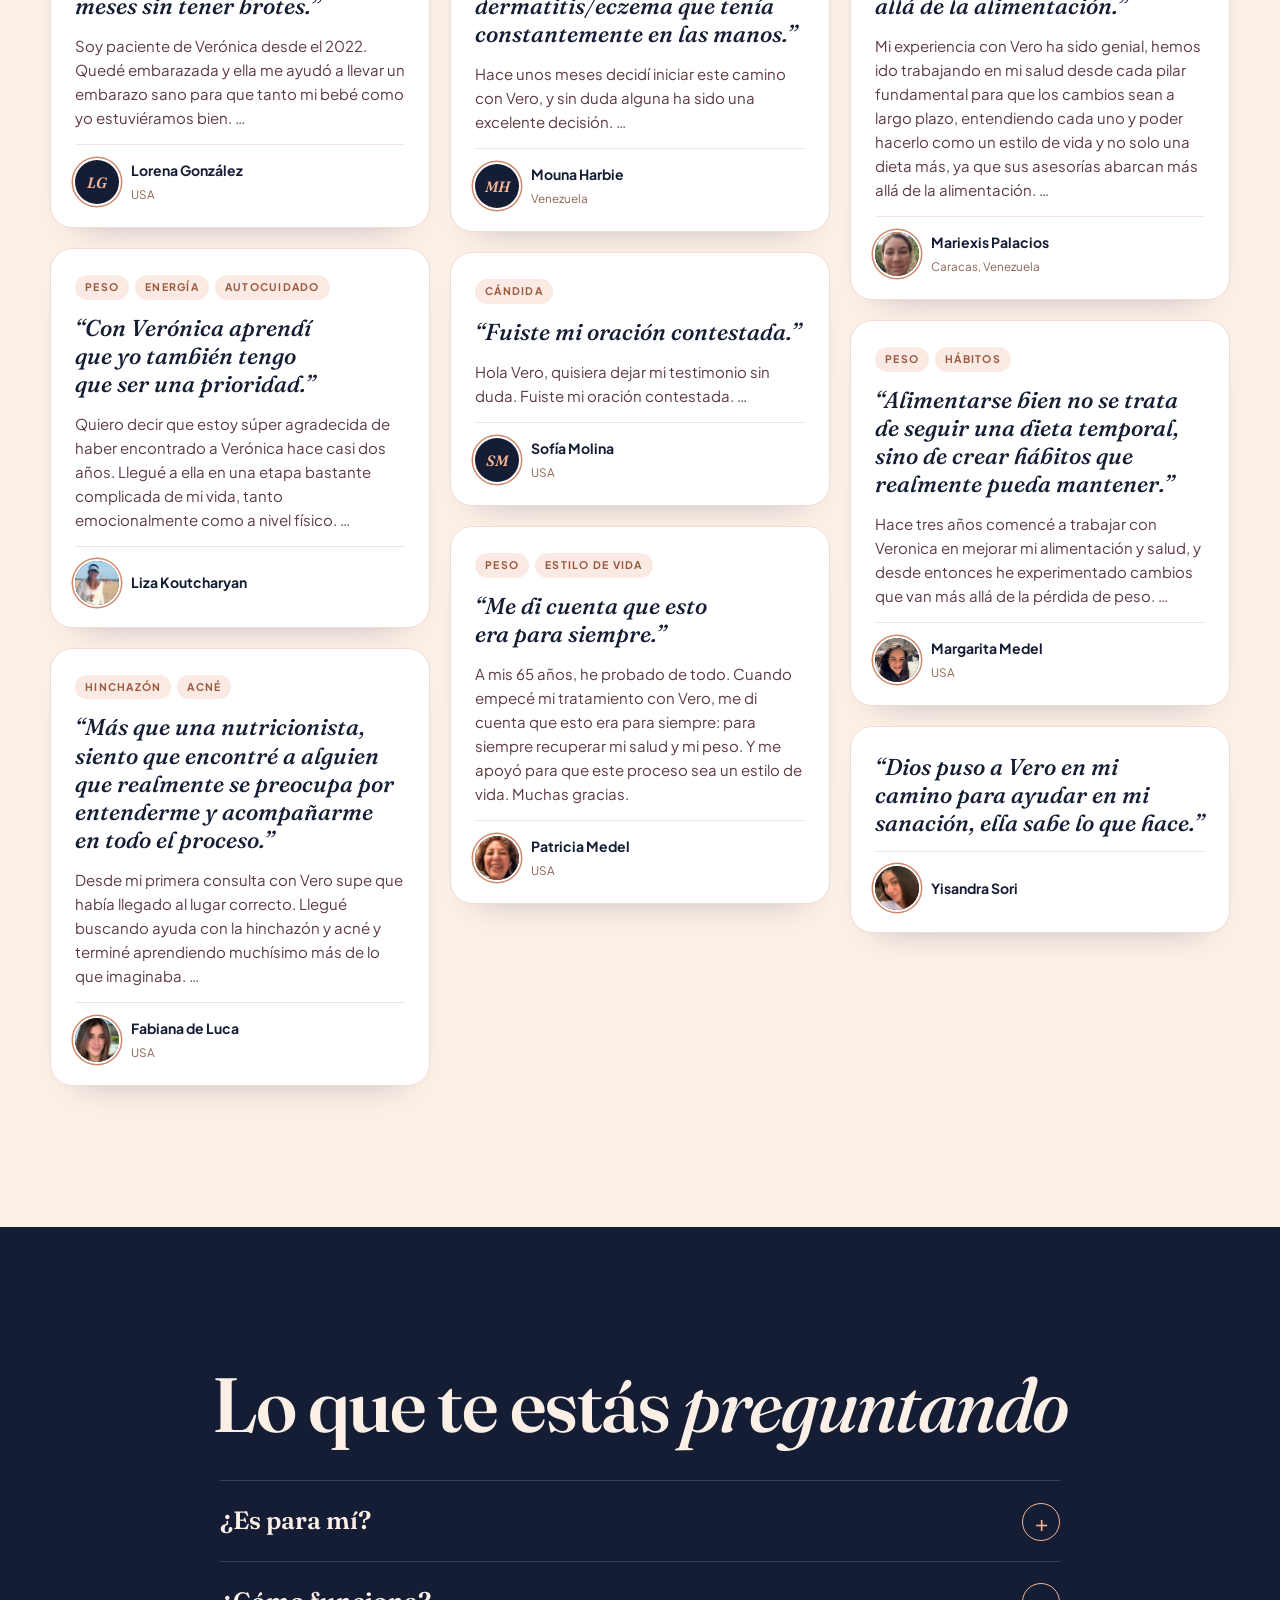
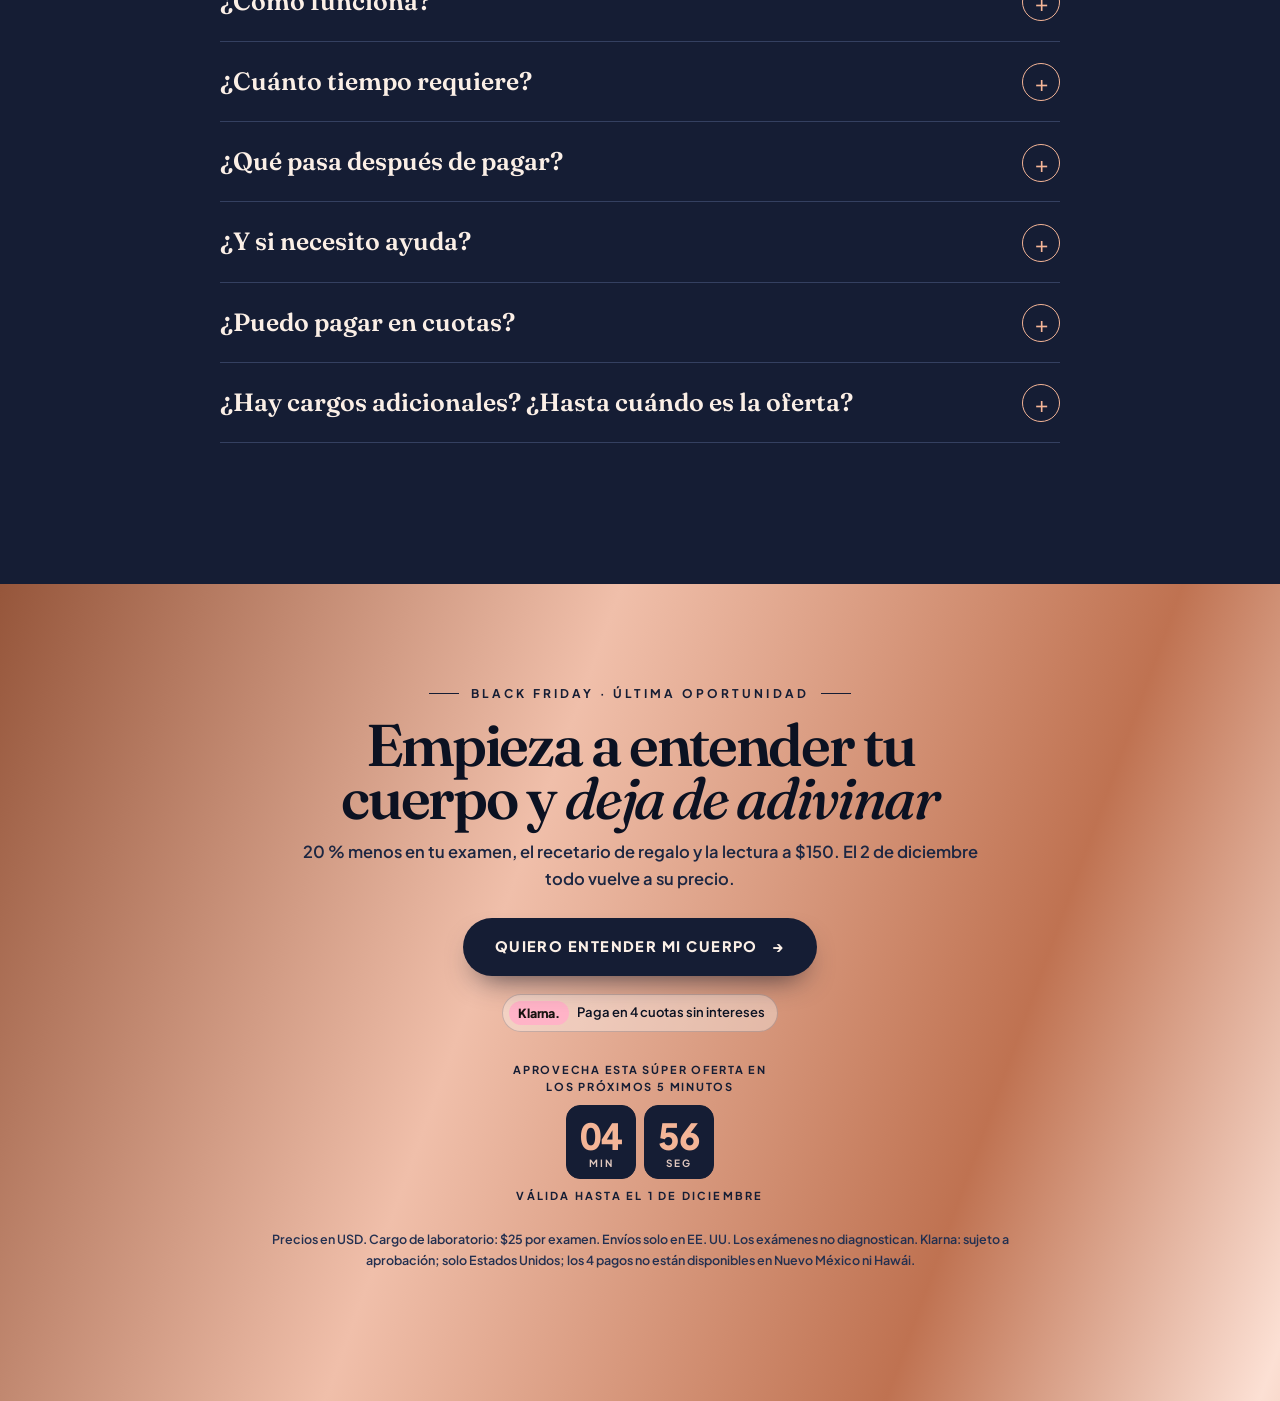
==== commit 461be733: "Cuenta regresiva de 5 minutos en el lugar del reloj (inicio y cierre), sin el bloque aparte; la «l» " ====
--- a/index.html
+++ b/index.html
@@ -8,7 +8,7 @@
 <meta name="claude:viewport-fit-sides" content="cover">
 <link rel="preconnect" href="https://fonts.googleapis.com">
 <link rel="preconnect" href="https://fonts.gstatic.com" crossorigin>
-<link rel="stylesheet" href="https://fonts.googleapis.com/css2?family=Fraunces:ital,opsz,wght@0,9..144,400..800;1,9..144,400..700&family=Plus+Jakarta+Sans:wght@400;500;600;700;800&display=swap">
+<link rel="stylesheet" href="https://fonts.googleapis.com/css2?family=Fraunces:ital,opsz,wght,WONK@0,9..144,400..800,0..1;1,9..144,400..700,0..1&family=Plus+Jakarta+Sans:wght@400;500;600;700;800&display=swap">
 <style>
   /* Layout: a wine-and-gold-foil invitation. A giant foil "−20%" stands behind Verónica; the tests
      are gift cards that tilt and catch the light; blush pages are where you read about yourself;
@@ -1125,6 +1125,15 @@
   .promo .gc .gift b { color: #a9452a; }
   .excl { max-width: 820px; margin: 28px 0 0; font-size: 13.5px; color: var(--muted); }
 
+
+  /* Fraunces italic: the "wonky" l looked cut off */
+  *, *::before, *::after { font-variation-settings: 'WONK' 0; }
+  /* the 5-minute countdown in the old clock's place */
+  .rush-clock .clock-lbl { color: var(--gold); letter-spacing: .16em; line-height: 1.5; max-width: 34ch; }
+  .rush-clock .clock-cells b { font-family: var(--sans) !important; font-weight: 800 !important; }
+  .rush-clock .valid { font-size: 11px; color: var(--muted); }
+  .last .rush-clock .clock-lbl { color: var(--wine); margin-inline: auto; }
+  .last .rush-clock .valid { color: var(--wine); margin-top: 0; }
   @media (prefers-reduced-motion: reduce) {
     *, *::before, *::after { animation: none !important; transition: none !important; }
     .hook .no::after { transform: scaleX(1) rotate(-6deg); }
@@ -1158,7 +1167,7 @@
         <span class="from">desde <s>$344</s> <b>$275</b></span>
       </div>
       <span class="kl"><b>Klarna.</b> o 4 pagos sin intereses</span>
-      <p class="valid">Válida hasta el 1 de diciembre</p>
+      <div class="clock rush-clock"><span class="clock-lbl" data-rush-t>Aprovecha esta súper oferta en los próximos 5 minutos</span><div class="clock-cells" data-rush><span><b data-rm>05</b>min</span><span><b data-rs>00</b>seg</span></div><span class="valid">Válida hasta el 1 de diciembre</span></div>
     </div></div></div>
   <div class="h2-seal h4-seal" aria-label="20 por ciento de descuento">
         <svg viewBox="0 0 150 150" aria-hidden="true"><defs><path id="ring3" d="M75,75 m-60,0 a60,60 0 1,1 120,0 a60,60 0 1,1 -120,0"/></defs><text><textPath href="#ring3">Black Friday · Veronica Wellness · </textPath></text></svg>
@@ -1229,16 +1238,6 @@
   </div>
 </section>
 
-<!-- 1d · URGENCY: Verónica's 5-minute countdown, per visitor; at zero it says the price is still on until 1 Dec -->
-<section class="rush gut" aria-label="Cuenta regresiva">
-  <div class="wrap"><div class="rush-card">
-    <span class="eyebrow">Black Friday · −20 %</span>
-    <p class="rush-t" data-rush-t>Aprovecha esta súper oferta en los próximos 5 minutos</p>
-    <div class="clock-cells rush-cells" data-rush><span><b data-rm>05</b>min</span><span><b data-rs>00</b>seg</span></div>
-    <a class="btn" href="#examenes">Ver mi promo <span class="arr">→</span></a>
-    <p class="rush-fine">Válida hasta el 1 de diciembre.</p>
-  </div></div>
-</section>
 
 <!-- 3 · SOLUTION -->
 
@@ -1428,7 +1427,7 @@
     <p class="lead">20 % menos en tu examen, el recetario de regalo y la lectura a $150. El 2 de diciembre todo vuelve a su precio.</p>
     <a class="btn wine" href="#examenes">Quiero entender mi cuerpo <span class="arr">→</span></a>
     <p class="kl-last"><span class="kl"><b>Klarna.</b> Paga en 4 cuotas sin intereses</span></p>
-    <p class="valid">Válida hasta el 1 de diciembre</p>
+    <div class="clock rush-clock"><span class="clock-lbl" data-rush-t>Aprovecha esta súper oferta en los próximos 5 minutos</span><div class="clock-cells" data-rush><span><b data-rm>05</b>min</span><span><b data-rs>00</b>seg</span></div><span class="valid">Válida hasta el 1 de diciembre</span></div>
     <p class="fine">Precios en USD. Cargo de laboratorio: $25 por examen. Envíos solo en EE. UU. Los exámenes no diagnostican. Klarna: sujeto a aprobación; solo Estados Unidos; los 4 pagos no están disponibles en Nuevo México ni Hawái.</p>
   </div>
 </footer>
@@ -1520,16 +1519,21 @@
   // Verónica's 5-minute countdown. One per visit (a reload keeps it, a new visit starts again); at zero it does not
   // pretend the offer is gone: it says the Black Friday price holds until 1 December.
   (function rush() {
-    const box = document.querySelector('[data-rush]'), txt = document.querySelector('[data-rush-t]');
-    if (!box) return;
+    const boxes = [...document.querySelectorAll('[data-rush]')];
+    if (!boxes.length) return;
     let t0 = Date.now();
     try { const v = +sessionStorage.getItem('vw-bf-rush'); if (v) t0 = v; else sessionStorage.setItem('vw-bf-rush', String(t0)); } catch (e) {}
-    const mm = box.querySelector('[data-rm]'), ss = box.querySelector('[data-rs]'), dc = document.querySelector('[data-dock-clock]');
+    const dc = document.querySelector('[data-dock-clock]');
     (function step() {
       const r = Math.max(0, 300000 - (Date.now() - t0));
-      mm.textContent = String(Math.floor(r / 6e4)).padStart(2, '0'); ss.textContent = String(Math.floor(r / 1e3) % 60).padStart(2, '0');
-      if (dc) { dc.dataset.rush = '1'; dc.textContent = r ? `Aprovecha en los próximos ${mm.textContent}:${ss.textContent}` : 'Válida hasta el 1 de diciembre'; }
-      if (r === 0) { box.hidden = true; txt.textContent = 'Tu precio Black Friday sigue disponible hasta el 1 de diciembre.'; return; }
+      const m = String(Math.floor(r / 6e4)).padStart(2, '0'), sec = String(Math.floor(r / 1e3) % 60).padStart(2, '0');
+      boxes.forEach((b) => { b.querySelector('[data-rm]').textContent = m; b.querySelector('[data-rs]').textContent = sec; });
+      if (dc) { dc.dataset.rush = '1'; dc.textContent = r ? `Aprovecha en los próximos ${m}:${sec}` : 'Válida hasta el 1 de diciembre'; }
+      if (r === 0) {
+        boxes.forEach((b) => (b.hidden = true));
+        document.querySelectorAll('[data-rush-t]').forEach((t) => (t.textContent = 'Tu precio Black Friday sigue disponible hasta el 1 de diciembre.'));
+        return;
+      }
       setTimeout(step, 250);
     })();
   })();
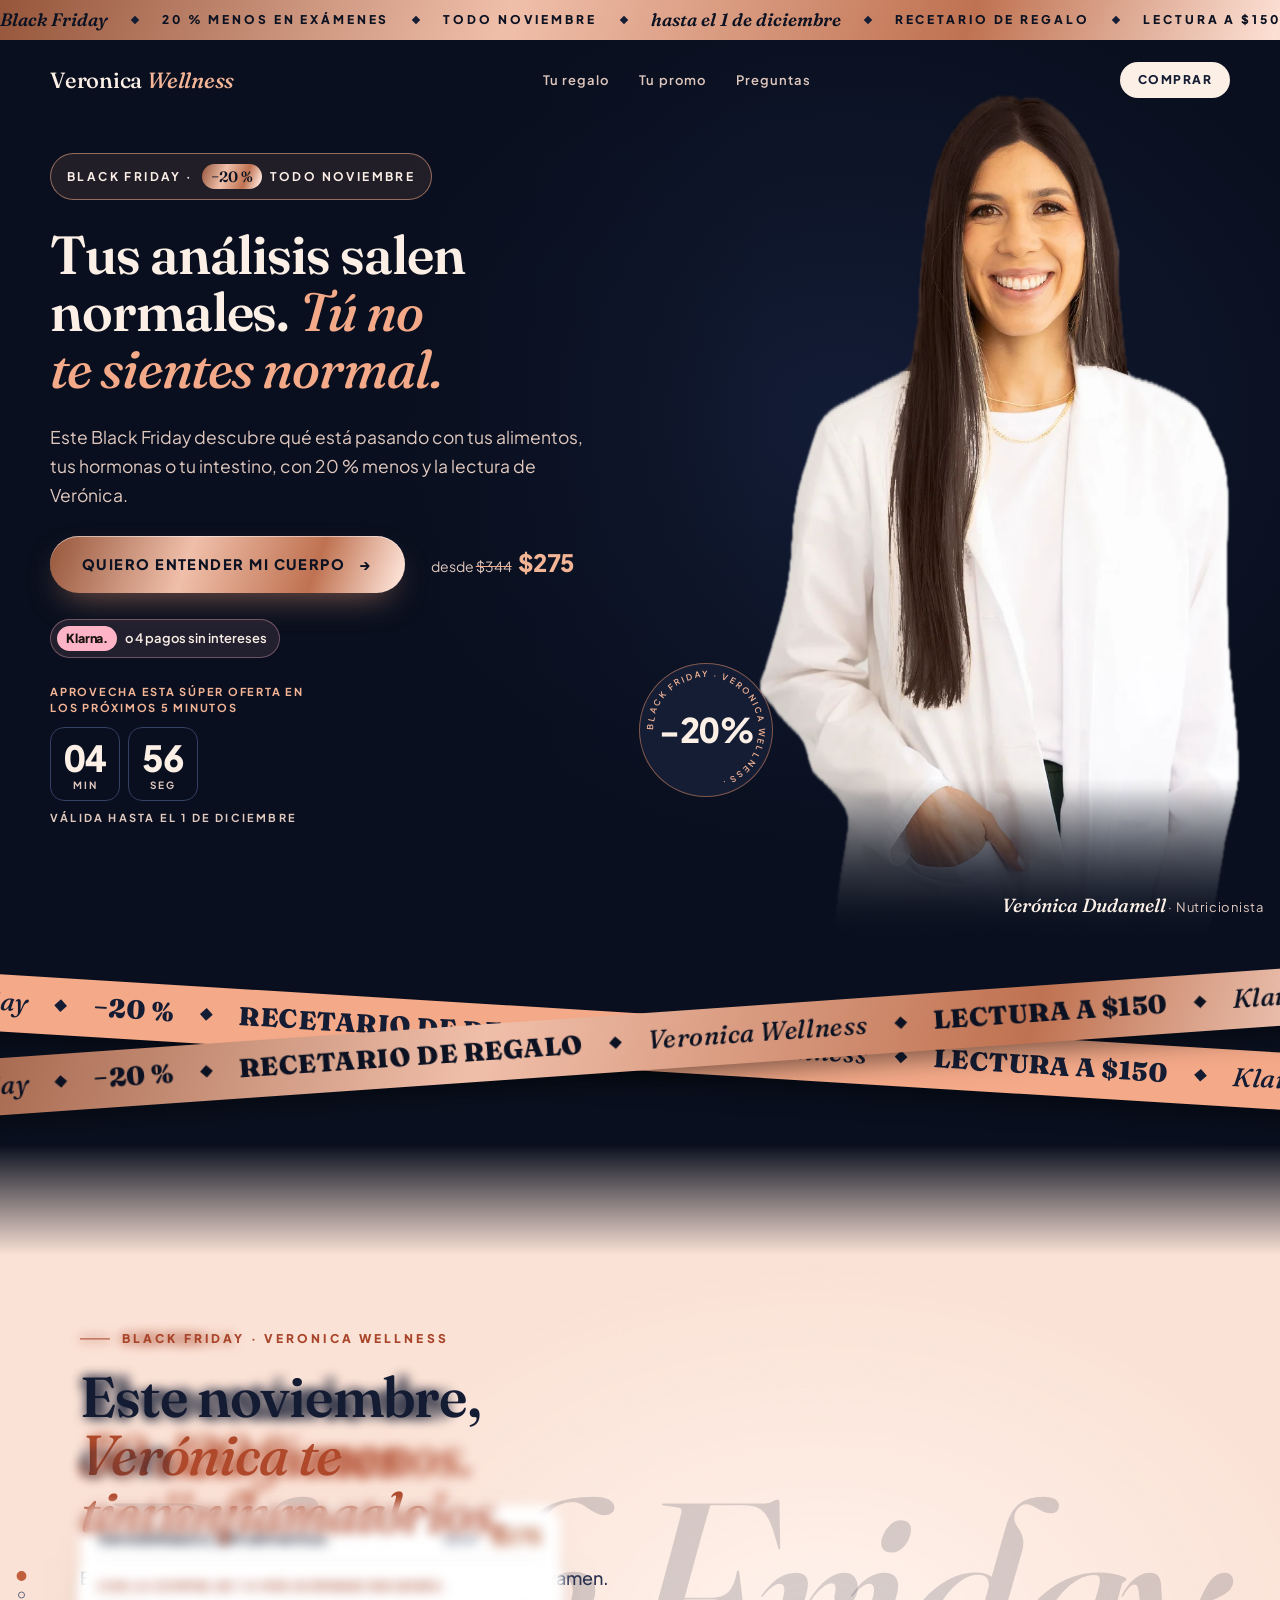
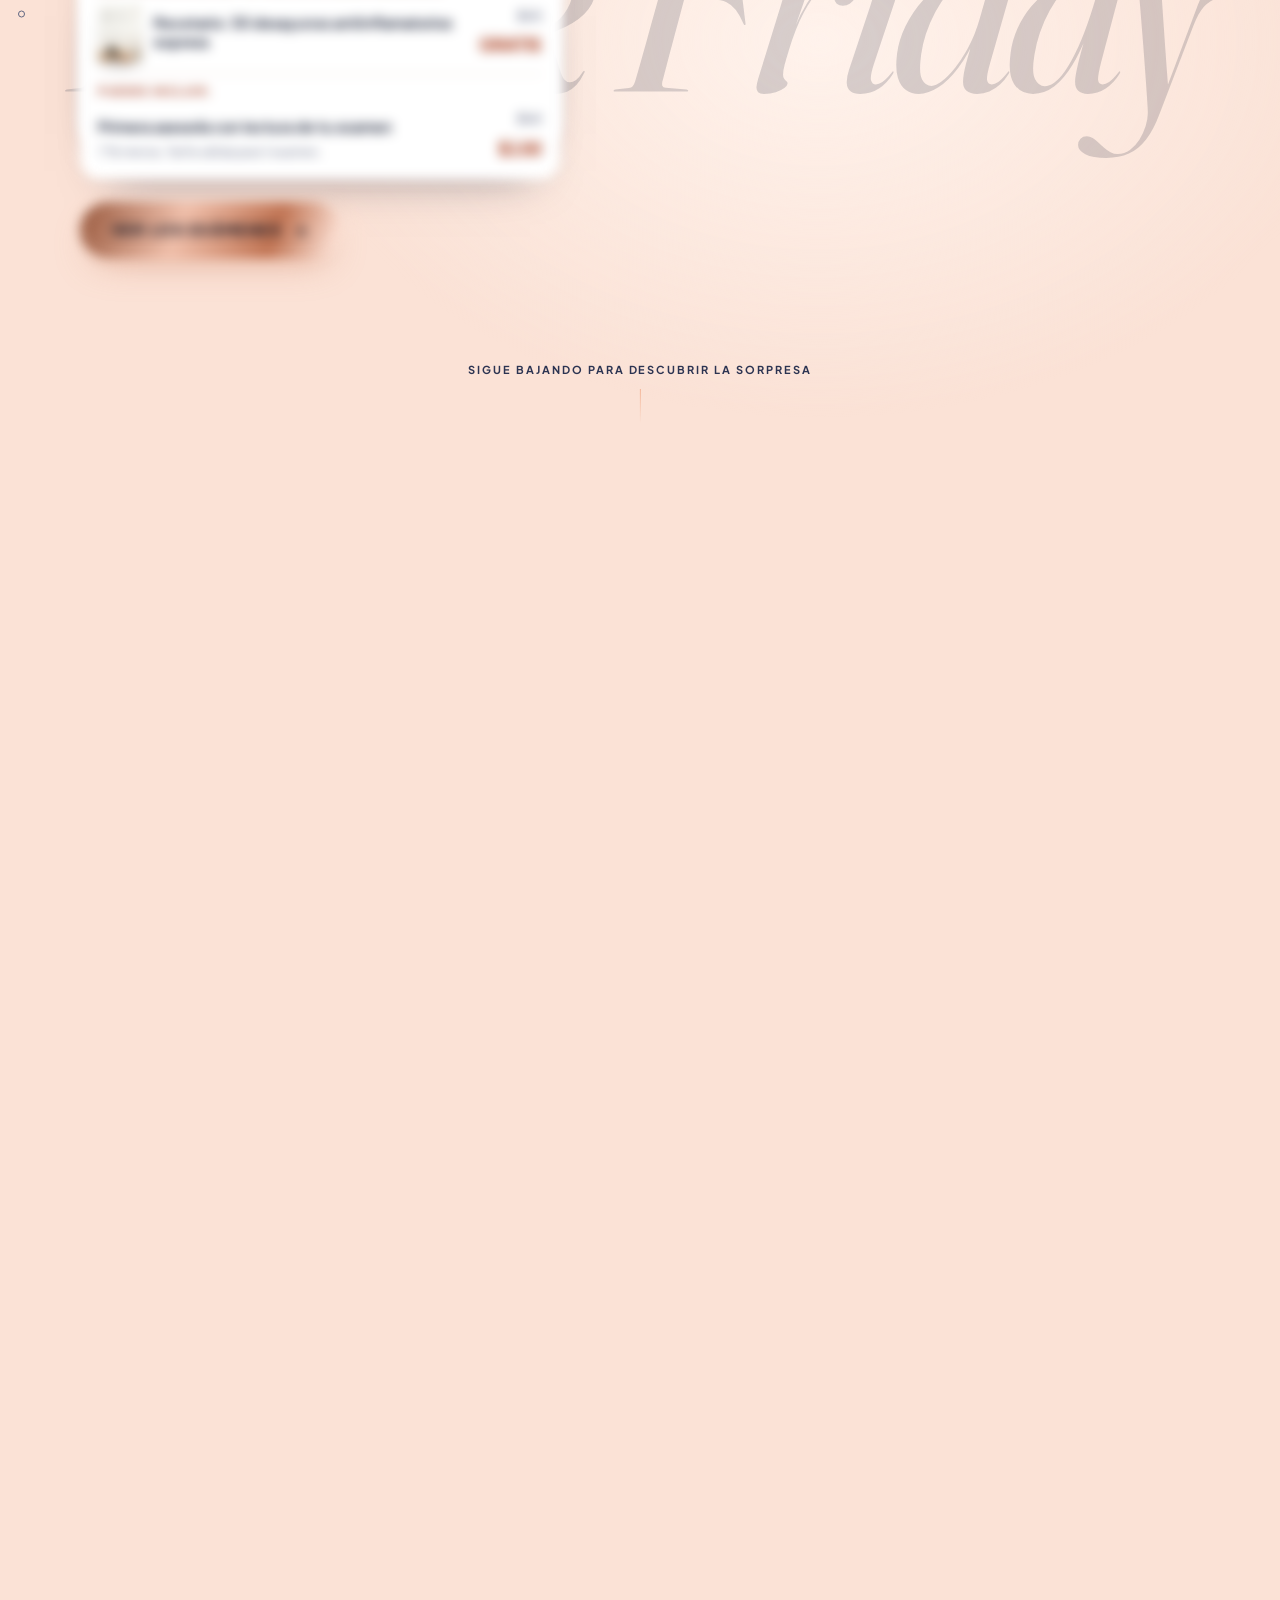
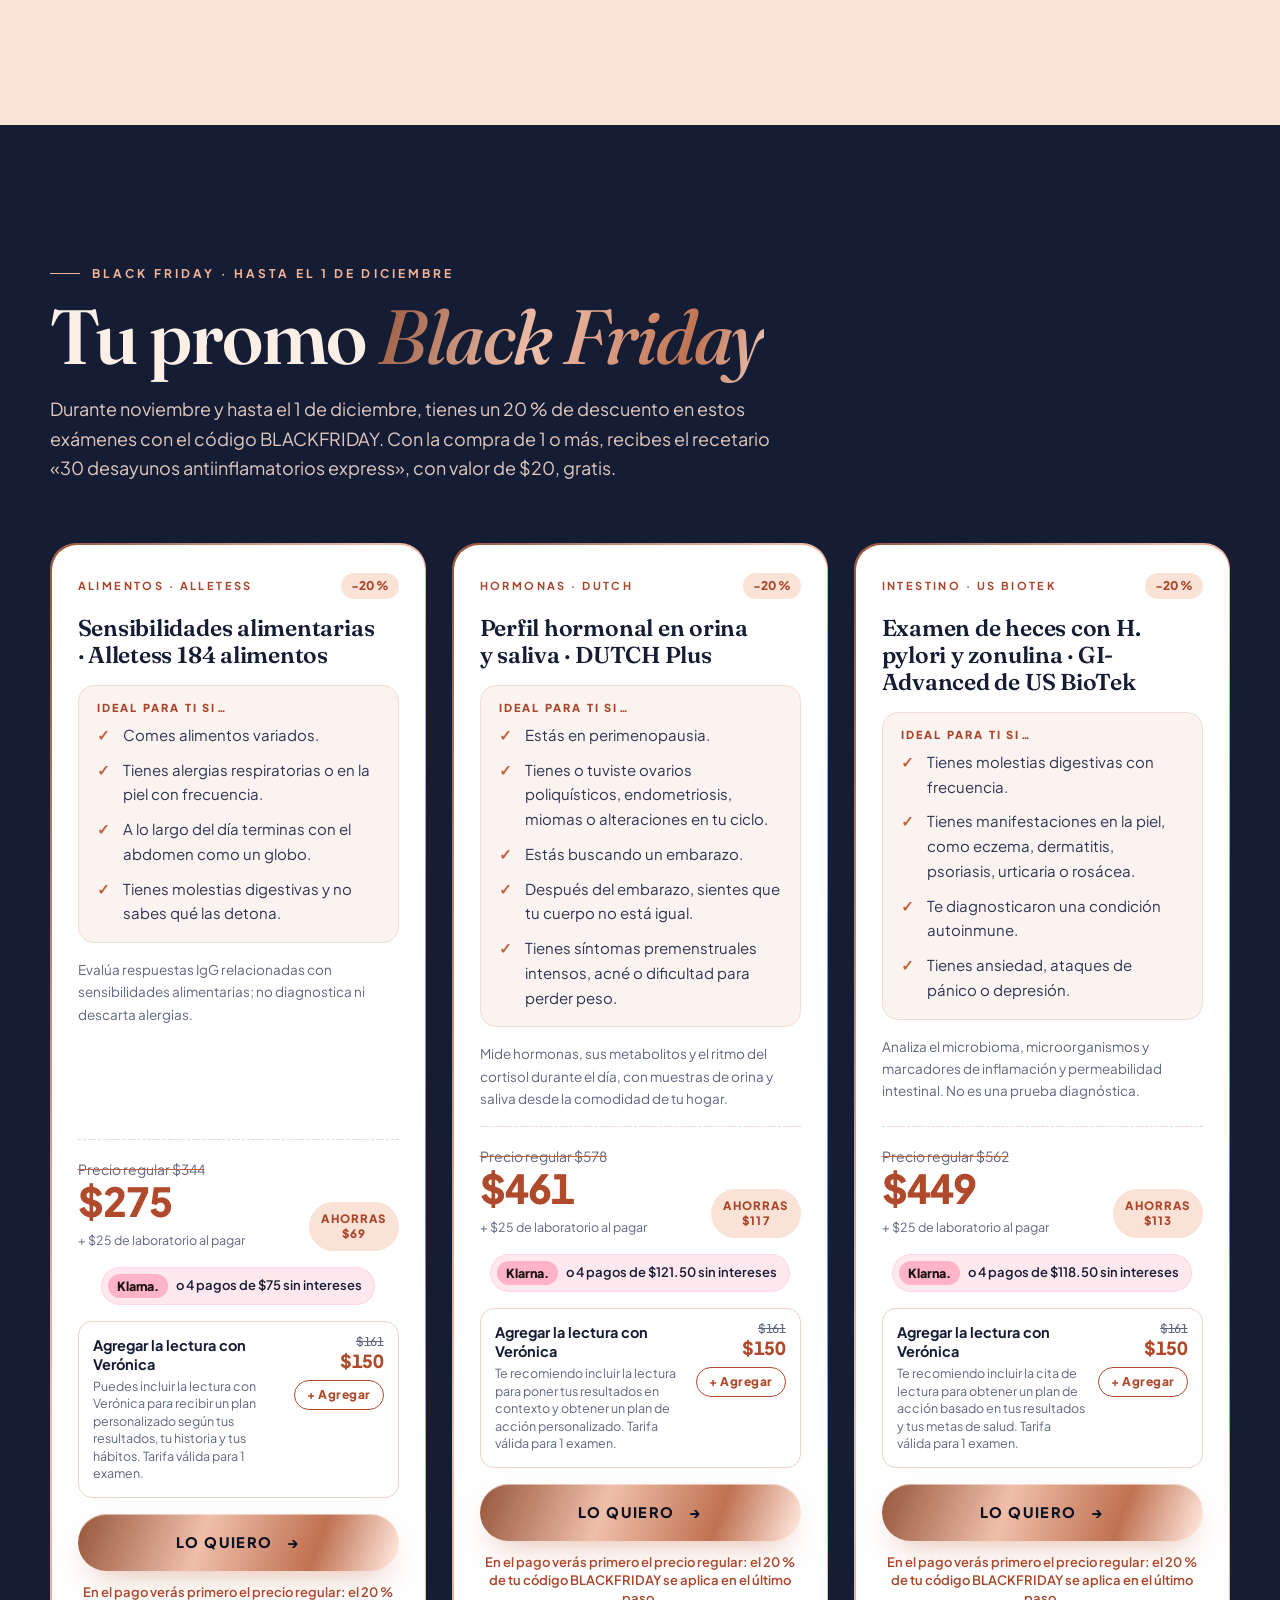
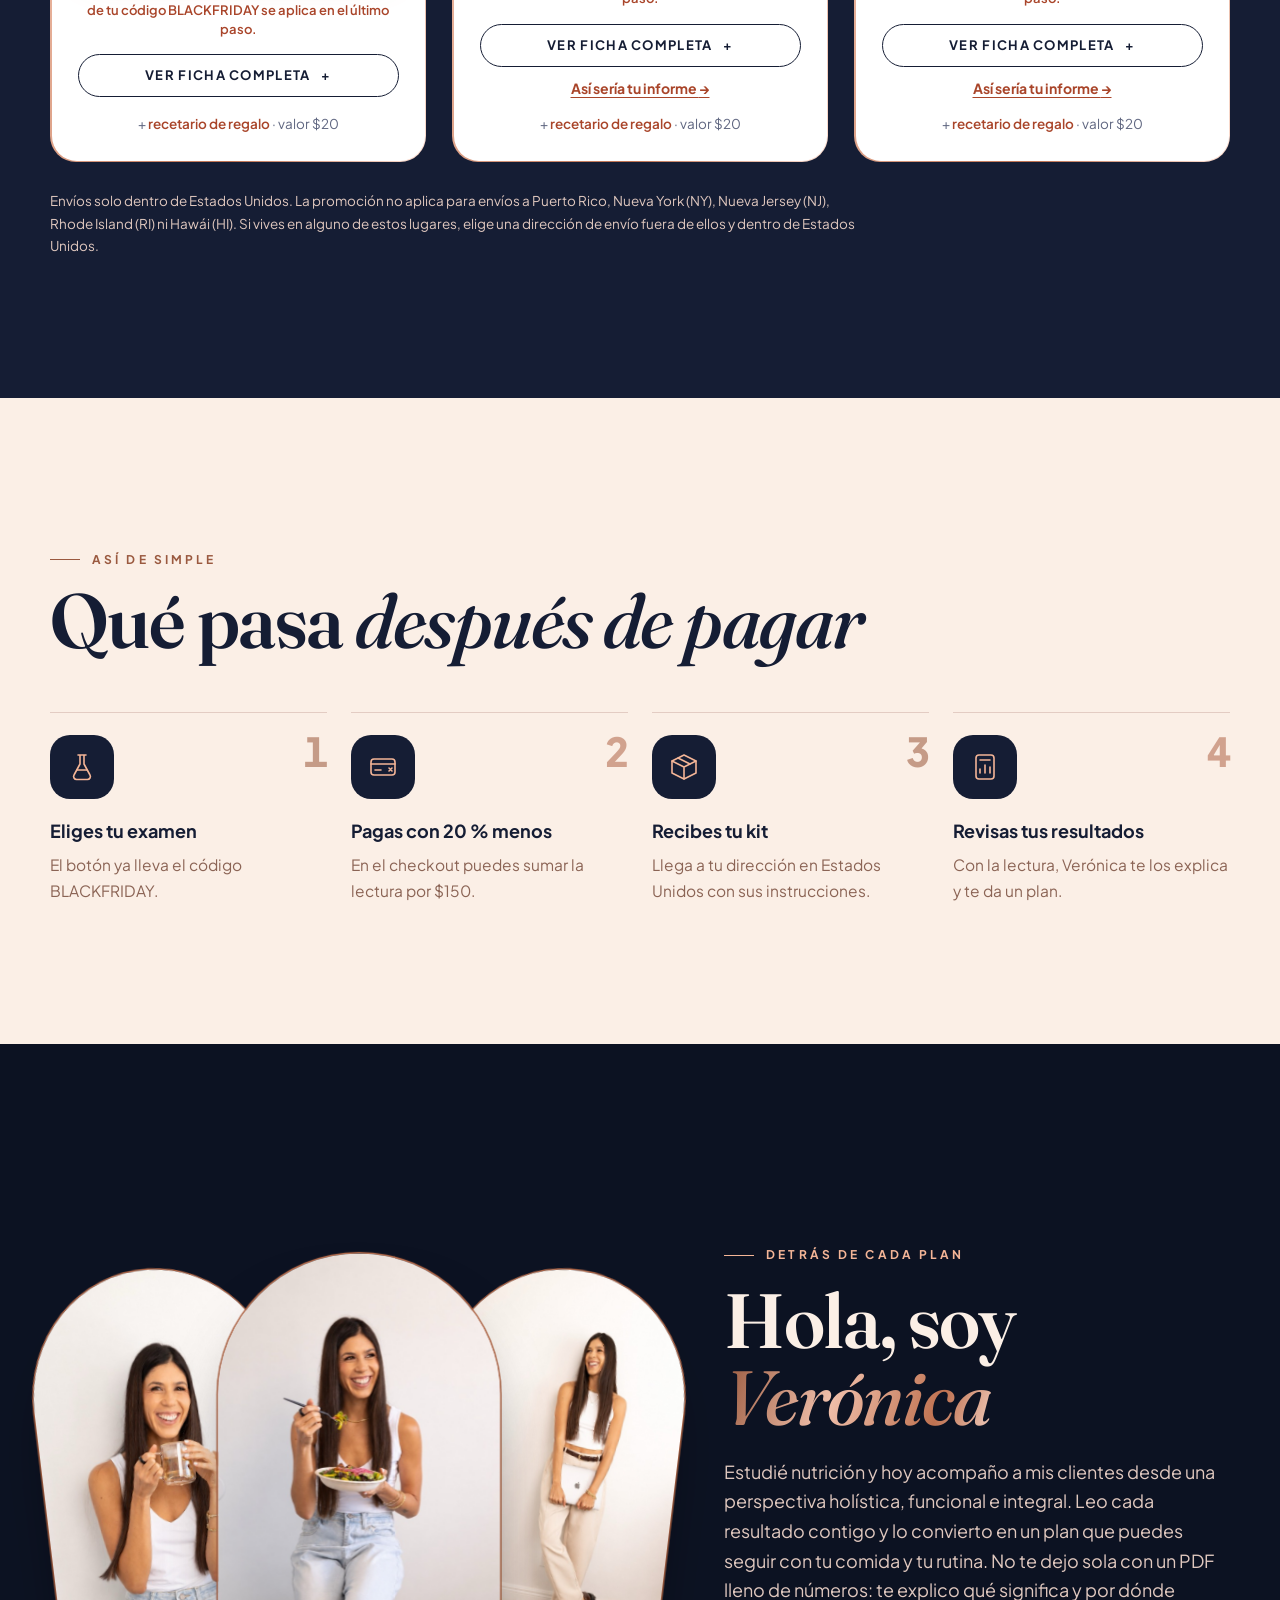
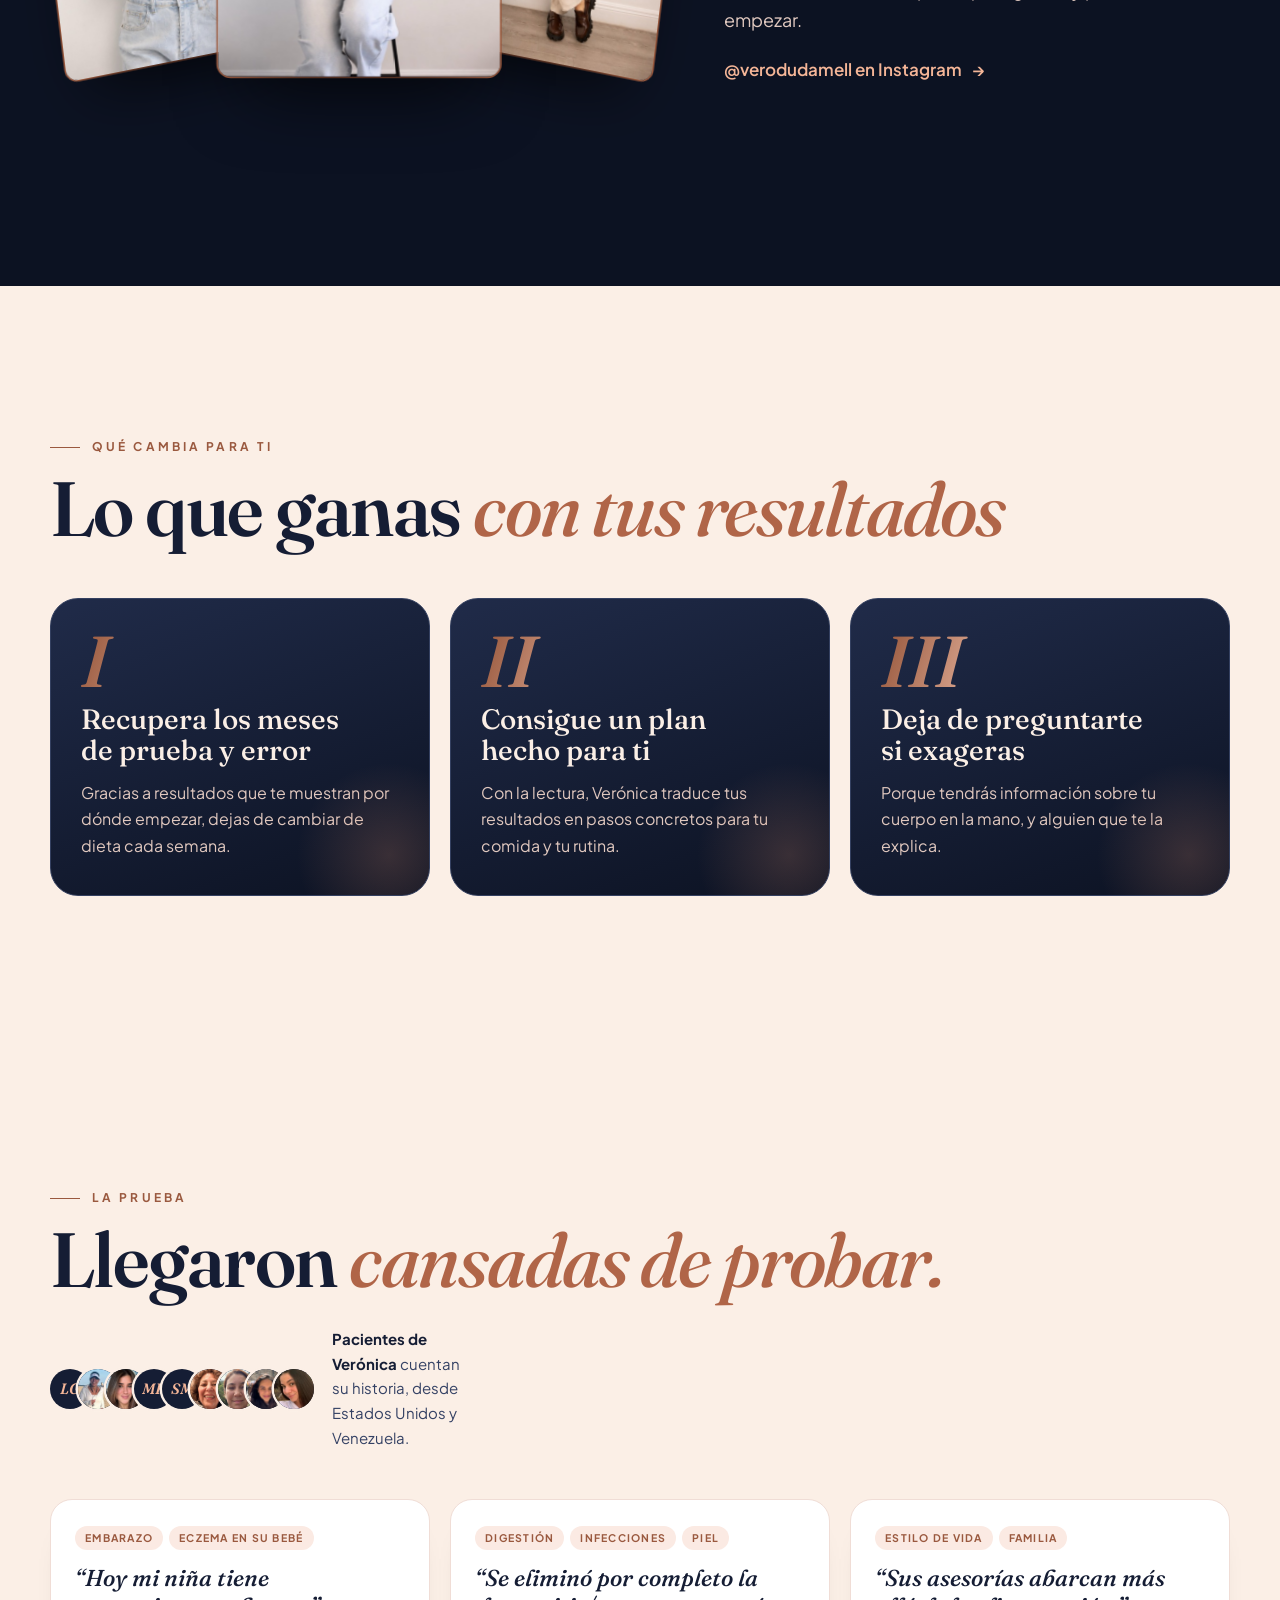
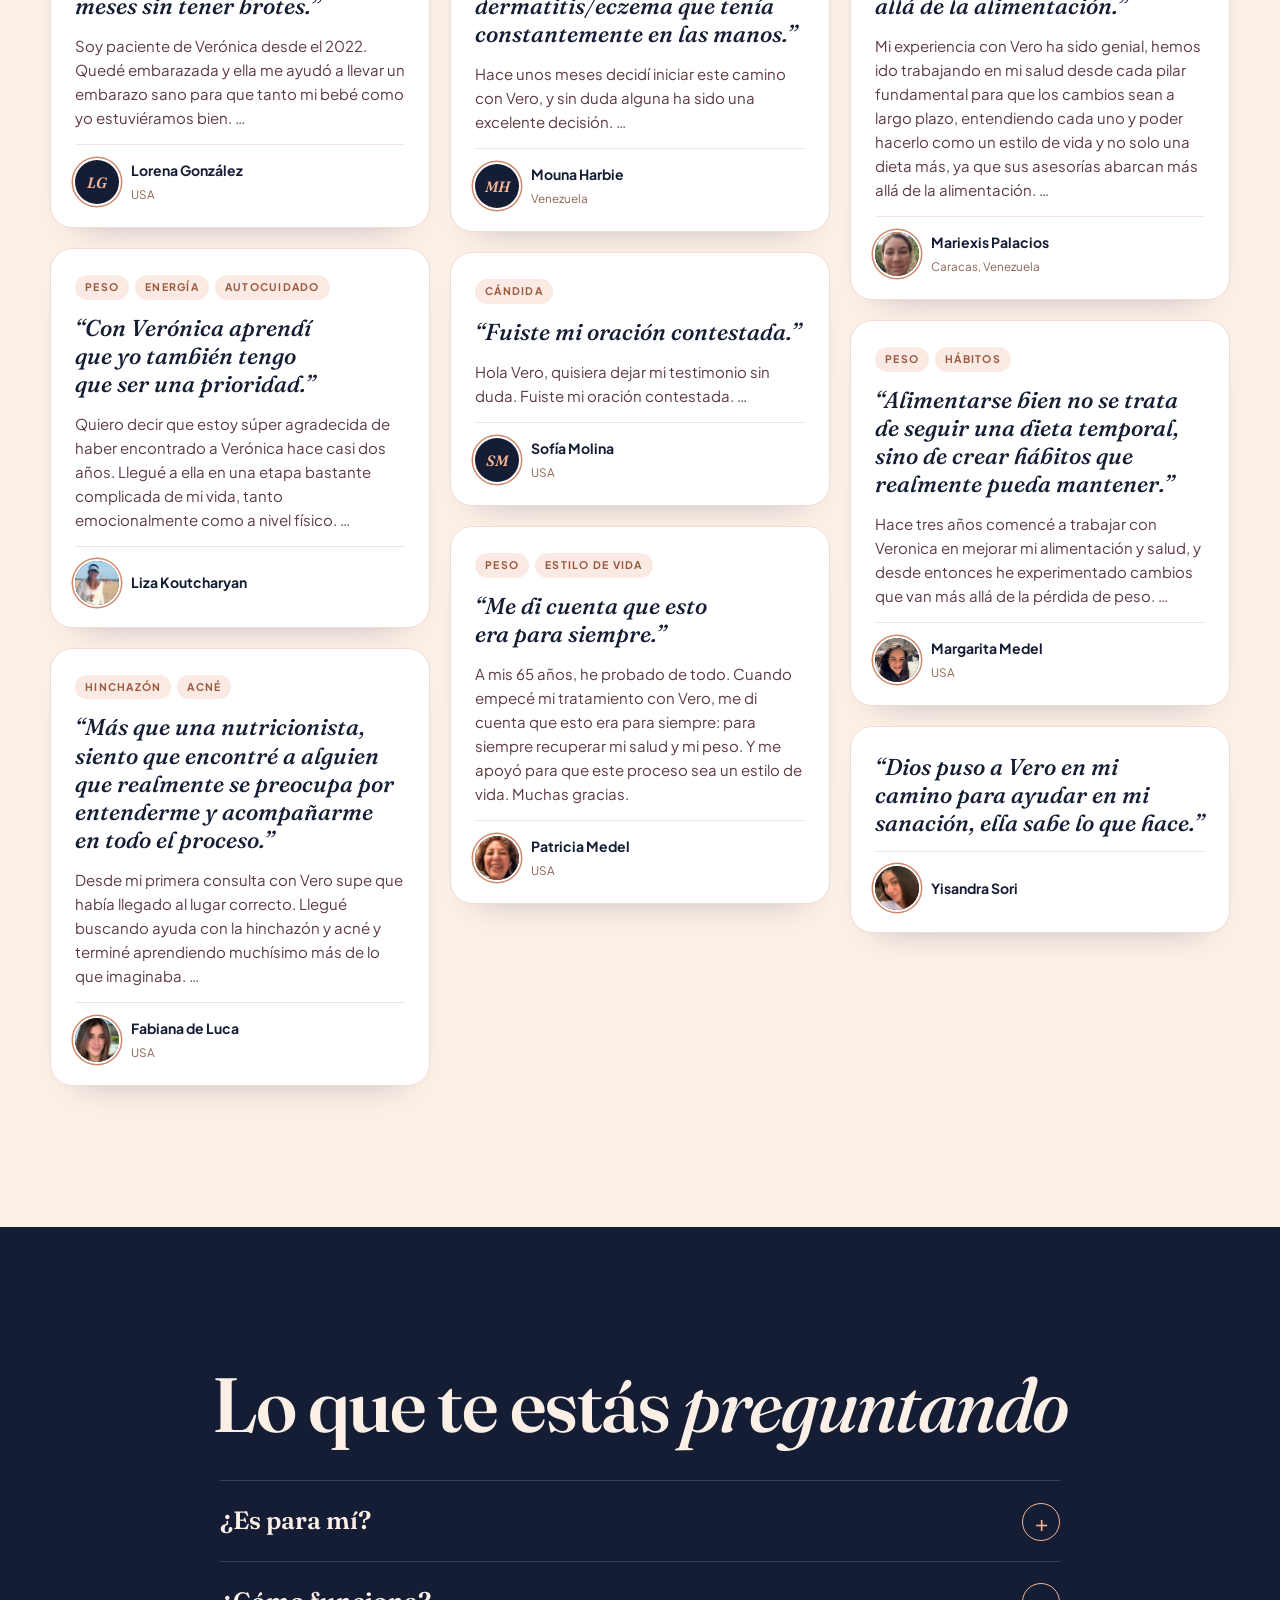
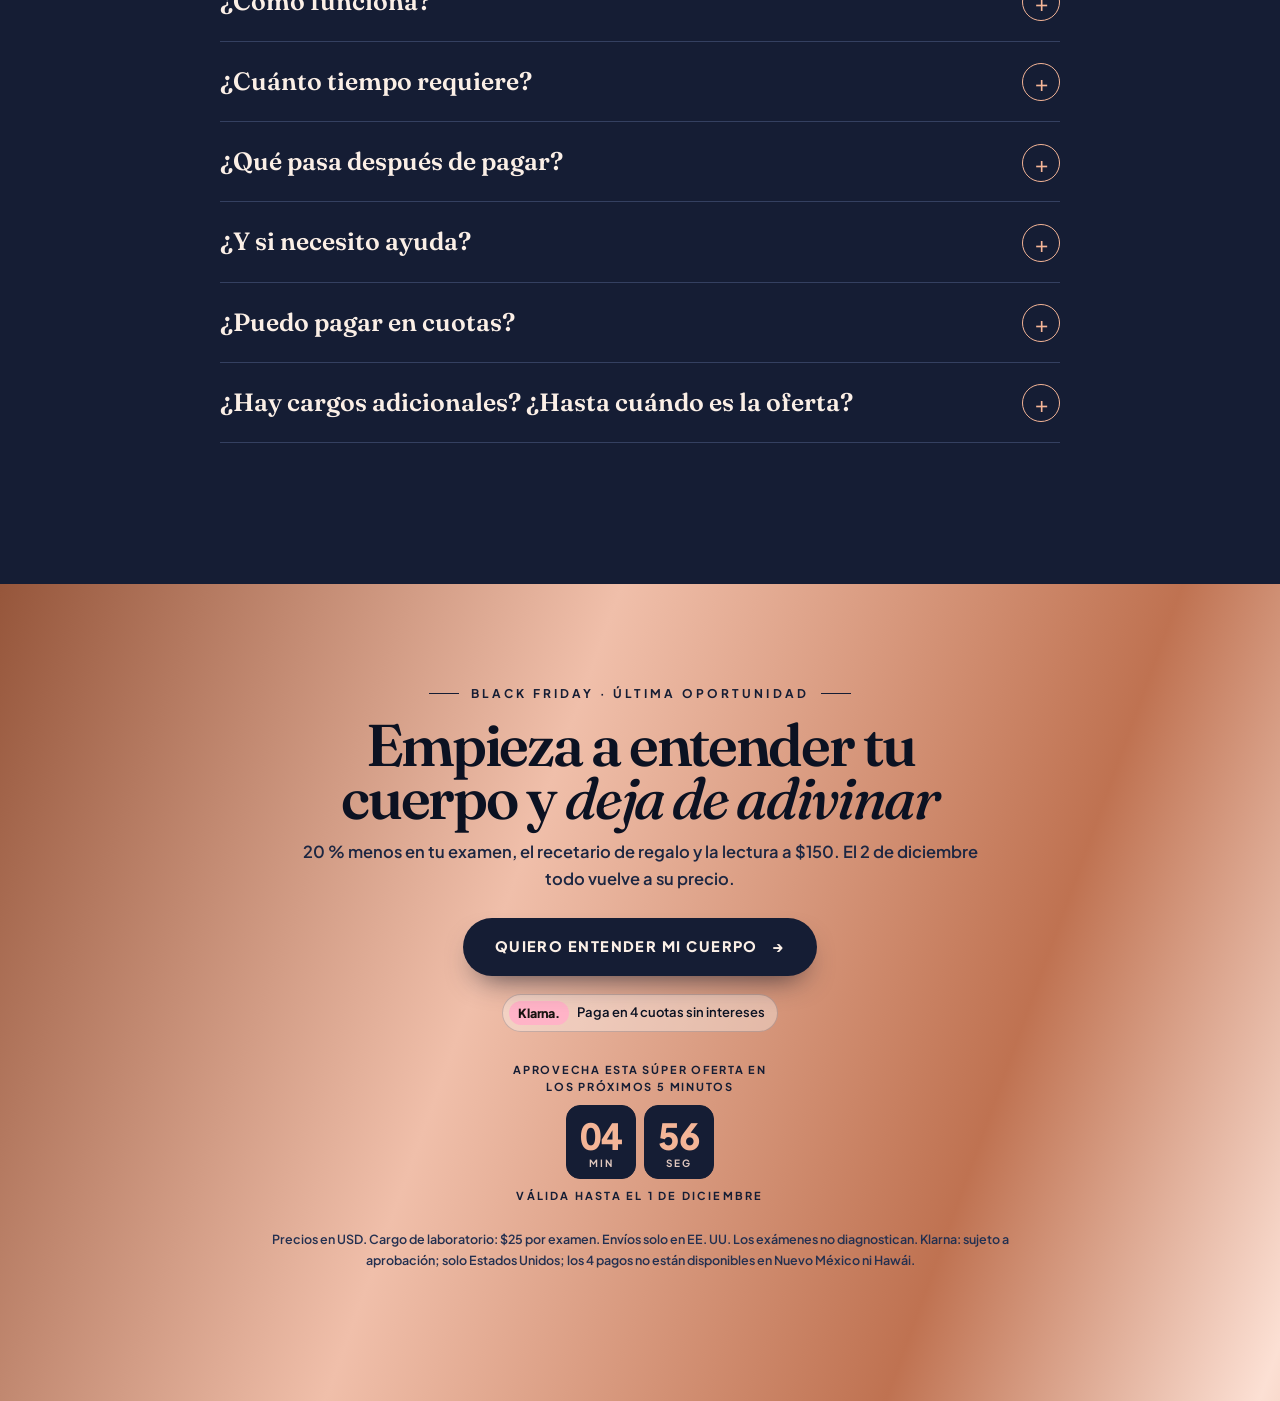
==== commit d7d3cf4a: "«Así sería tu informe»: ventana con 4 páginas del informe de muestra (DUTCH y GI) en vez de abrir el" ====
--- a/index.html
+++ b/index.html
@@ -1134,6 +1134,20 @@
   .rush-clock .valid { font-size: 11px; color: var(--muted); }
   .last .rush-clock .clock-lbl { color: var(--wine); margin-inline: auto; }
   .last .rush-clock .valid { color: var(--wine); margin-top: 0; }
+
+  /* "Así sería tu informe" window */
+  button.sample { border: 0; background: none; padding: 0; cursor: pointer; }
+  dialog.rep { width: min(820px, calc(100% - 20px)); }
+  .rep-h { padding: clamp(28px, 5vw, 48px) clamp(20px, 5vw, 48px) 8px; display: grid; gap: 12px; }
+  .rep-h h2 { margin: 0; font: 600 clamp(26px, 3.4vw, 38px)/1.12 var(--display); }
+  .rep-h p { margin: 0; color: var(--muted); max-width: 56ch; }
+  .rep-pages { display: grid; gap: 14px; padding: 18px clamp(12px, 4vw, 48px); }
+  .rep-pages img { display: block; width: 100%; height: auto; border-radius: 10px; background: #fff; box-shadow: 0 24px 50px -30px rgb(0 0 0 / .8); }
+  .rep-act { position: sticky; bottom: 0; display: flex; flex-wrap: wrap; gap: 12px; justify-content: center; padding: 16px clamp(16px, 4vw, 48px) 20px; background: linear-gradient(180deg, transparent, var(--wine-deep) 30%); }
+  .rep-act { flex-direction: column; align-items: center; gap: 10px; padding-block: 28px 16px; }
+  .rep-act .btn { width: min(100%, 360px); }
+  .rep-pdf { font: 700 13px/1.3 var(--sans); color: var(--gold); text-decoration: none; letter-spacing: .04em; }
+  .rep-pdf:hover { text-decoration: underline; }
   @media (prefers-reduced-motion: reduce) {
     *, *::before, *::after { animation: none !important; transition: none !important; }
     .hook .no::after { transform: scaleX(1) rotate(-6deg); }
@@ -1272,7 +1286,7 @@
         <label class="addlec"><input type="checkbox" data-lec><span><b>Agregar la lectura con Verónica</b><small>Te recomiendo incluir la lectura para poner tus resultados en contexto y obtener un plan de acción personalizado. Tarifa válida para 1 examen.</small></span><em><s>$161</s>$150<i class="lec-pill" aria-hidden="true"></i></em></label>
         <a class="btn" data-buy href="https://veronicawellness.com/checkout/examenes/?examen=dutch-plus-hormonas-sexuales-adrenal&amp;cupon=BLACKFRIDAY" target="_blank" rel="noopener">Lo quiero <span class="arr">→</span></a>
         <p class="pnote">En el pago verás primero el precio regular: el 20 % de tu código BLACKFRIDAY se aplica en el último paso.</p>
-        <div class="gc-links"><button type="button" class="more" data-ficha>Ver ficha completa <span aria-hidden="true">+</span></button><a class="sample" href="https://dutchtest.com/api/files/file/Female%20DUTCH%20Plus.pdf" target="_blank" rel="noopener">Ver informe de ejemplo (PDF) <span aria-hidden="true">↗</span></a></div>
+        <div class="gc-links"><button type="button" class="more" data-ficha>Ver ficha completa <span aria-hidden="true">+</span></button><button type="button" class="sample" data-rep>Así sería tu informe <span aria-hidden="true">→</span></button></div>
         <p class="gift">+ <b>recetario de regalo</b> · valor $20</p>
       </div></article>
       <article class="gc rise" data-exam="gi" data-now="449"><div class="gc-in">
@@ -1285,7 +1299,7 @@
         <label class="addlec"><input type="checkbox" data-lec><span><b>Agregar la lectura con Verónica</b><small>Te recomiendo incluir la cita de lectura para obtener un plan de acción basado en tus resultados y tus metas de salud. Tarifa válida para 1 examen.</small></span><em><s>$161</s>$150<i class="lec-pill" aria-hidden="true"></i></em></label>
         <a class="btn" data-buy href="https://veronicawellness.com/checkout/examenes/?examen=gi-advanced-profile-includes-zonulin-and-h-pylori&amp;cupon=BLACKFRIDAY" target="_blank" rel="noopener">Lo quiero <span class="arr">→</span></a>
         <p class="pnote">En el pago verás primero el precio regular: el 20 % de tu código BLACKFRIDAY se aplica en el último paso.</p>
-        <div class="gc-links"><button type="button" class="more" data-ficha>Ver ficha completa <span aria-hidden="true">+</span></button><a class="sample" href="https://www.usbiotek.com/hubfs/Content/Connection%20Model/Sample%20Reports/Sample%20Report%20-%20Microbiome%20-%20GI%20Advanced.pdf" target="_blank" rel="noopener">Ver informe de ejemplo (PDF) <span aria-hidden="true">↗</span></a></div>
+        <div class="gc-links"><button type="button" class="more" data-ficha>Ver ficha completa <span aria-hidden="true">+</span></button><button type="button" class="sample" data-rep>Así sería tu informe <span aria-hidden="true">→</span></button></div>
         <p class="gift">+ <b>recetario de regalo</b> · valor $20</p>
       </div></article>
     </div>
@@ -1436,6 +1450,10 @@
   <div class="sheet" data-sheet></div>
 </dialog>
 
+<dialog class="ficha rep" data-rep-dlg aria-labelledby="rep-t">
+  <div class="sheet" data-rep-sheet></div>
+</dialog>
+
 <div class="dock" data-dock>
   <div class="dock-txt"><b>Black Friday −20 %</b><span class="dock-kl">o 4 pagos sin intereses con Klarna · </span><span data-dock-clock>Hasta el 1 de diciembre</span></div>
   <a class="btn" href="#examenes">Ver exámenes</a>
@@ -1595,6 +1613,7 @@
       get: ["Los resultados de tu examen DUTCH Plus.", "El recetario «30 desayunos antiinflamatorios express» de regalo, con valor de $20.", "Si agregas la lectura con Verónica, una revisión de tus resultados en contexto y un plan de acción personalizado: $150 en vez de $161, 7 % menos; tarifa válida para 1 examen."],
       sample: "Recoges las muestras de orina seca y saliva desde la comodidad de tu hogar, con el kit enviado a tu dirección en Estados Unidos.",
       note: 'Los exámenes no diagnostican: dan información para orientar tu plan.',
+      pages: 4, repT: 'Así es un informe DUTCH Plus', repI: 'Estás viendo un informe de muestra del perfil hormonal en orina y saliva DUTCH Plus. El informe original está en inglés; en la lectura, Verónica te lo explica en español.',
       was: 578, now: 461, save: 117, report: "https://dutchtest.com/api/files/file/Female%20DUTCH%20Plus.pdf", id: 'dutch-plus-hormonas-sexuales-adrenal',
     },
     gi: {
@@ -1606,6 +1625,7 @@
       get: ["Los resultados de tu examen GI-Advanced.", "El recetario «30 desayunos antiinflamatorios express» de regalo, con valor de $20.", "Si agregas la lectura con Verónica, un plan de acción basado en tus resultados y tus metas de salud: $150 en vez de $161, 7 % menos; tarifa válida para 1 examen."],
       sample: "Recoges una muestra de heces en casa con el kit enviado a tu dirección en Estados Unidos.",
       note: 'Los exámenes no diagnostican: dan información para orientar tu plan.',
+      pages: 4, repT: 'Así es un informe GI-Advanced', repI: 'Estás viendo un informe de muestra del examen de heces GI-Advanced de US BioTek. El informe original está en inglés; en la lectura, Verónica te lo explica en español.',
       was: 562, now: 449, save: 113, report: "https://www.usbiotek.com/hubfs/Content/Connection%20Model/Sample%20Reports/Sample%20Report%20-%20Microbiome%20-%20GI%20Advanced.pdf", id: 'gi-advanced-profile-includes-zonulin-and-h-pylori',
     },
   };
@@ -1613,7 +1633,7 @@
   const sheet = document.querySelector('[data-sheet]');
   const li = (a) => a.map((x) => `<li>${x}</li>`).join('');
   function openFicha(k) {
-    const f = fichas[k];
+    const f = fichas[k]; fichaKey = k;
     sheet.innerHTML = `
       <button type="button" class="x" data-x aria-label="Cerrar ficha">×</button>
       <header class="fh">
@@ -1626,7 +1646,7 @@
         <section class="blk measure wide"><h3>Lo que mide</h3><ul>${li(f.measure)}</ul></section>
         <section class="blk get"><h3>Lo que te llevas</h3><ul>${li(f.get)}</ul></section>
         <section class="blk"><h3>Cómo es la muestra</h3><p>${f.sample}</p><p>Envíos solo dentro de Estados Unidos. La promoción no aplica para envíos a Puerto Rico, Nueva York (NY), Nueva Jersey (NJ), Rhode Island (RI) ni Hawái (HI). Si vives en alguno de estos lugares, elige una dirección de envío fuera de ellos y dentro de Estados Unidos.</p><p>Al pagar se suman $25 de laboratorio por examen.</p></section>
-        ${f.report ? `<section class="blk"><h3>Informe de ejemplo</h3><p>Así se ve un informe real de este examen.</p><a class="sample" href="${f.report}" target="_blank" rel="noopener">Ver informe de ejemplo (PDF) <span aria-hidden="true">↗</span></a></section>` : ''}
+        ${f.report ? `<section class="blk"><h3>Tu informe por dentro</h3><p>Explora un informe de muestra del laboratorio para conocer su formato y cómo presenta los resultados.</p><button type="button" class="sample" data-rep-in>Así sería tu informe <span aria-hidden="true">→</span></button></section>` : ''}
       </div>
       <p class="fnote">${f.note}</p>
       <div class="fbuy">
@@ -1652,6 +1672,34 @@
     card.querySelector('[data-ficha]').addEventListener('click', () => openFicha(k));
     card.querySelectorAll('.q, h3').forEach((el) => el.addEventListener('click', () => openFicha(k)));
   });
+
+  // "Así sería tu informe": a window with pages of the lab's sample report, the full PDF one tap away.
+  const rdlg = document.querySelector('[data-rep-dlg]'), rsheet = document.querySelector('[data-rep-sheet]');
+  const repImg = { hor: 'dutch', gi: 'gi' };
+  function openRep(k) {
+    const f = fichas[k];
+    const imgs = Array.from({ length: f.pages }, (_, i) => `<img src="img/informes/${repImg[k]}-${i + 1}.webp" alt="Página ${i + 1} del informe de muestra" loading="lazy" width="1200" height="${k === 'gi' ? 1739 : 1553}">`).join('');
+    rsheet.innerHTML = `
+      <button type="button" class="x" data-x aria-label="Cerrar">×</button>
+      <header class="rep-h"><span class="fh-lab">${f.lab} · Informe de muestra</span><h2 id="rep-t">${f.repT}</h2><p>${f.repI}</p></header>
+      <div class="rep-pages">${imgs}</div>
+      <div class="rep-act">
+        <a class="btn" href="https://veronicawellness.com/checkout/examenes/?examen=${f.id}&cupon=BLACKFRIDAY" target="_blank" rel="noopener">Comprar este examen <span class="arr">→</span></a>
+        <a class="rep-pdf" href="${f.report}" target="_blank" rel="noopener">Abrir el PDF completo <span aria-hidden="true">↗</span></a>
+      </div>`;
+    rsheet.scrollTop = 0;
+    if (typeof rdlg.showModal === 'function') rdlg.showModal(); else rdlg.setAttribute('open', '');
+    document.documentElement.style.overflow = 'hidden';
+    rsheet.querySelector('[data-x]').addEventListener('click', () => rdlg.close());
+  }
+  rdlg.addEventListener('close', () => (document.documentElement.style.overflow = ''));
+  rdlg.addEventListener('click', (e) => { if (e.target === rdlg) rdlg.close(); });
+  let fichaKey = null;
+  document.querySelectorAll('[data-exam]').forEach((card) => {
+    const b = card.querySelector('[data-rep]');
+    if (b) b.addEventListener('click', () => openRep(card.dataset.exam));
+  });
+  sheet.addEventListener('click', (e) => { if (e.target.closest('[data-rep-in]')) { closeFicha(); openRep(fichaKey); } });
   // ── Scroll scene: the gift box opens with the scroll. Drop the AI video frames in frames/ and set FRAMES.count.
   const FRAMES = { count: 0, src: (i) => `frames/f${String(i + 1).padStart(4, '0')}.jpg` };
   (function scene() {
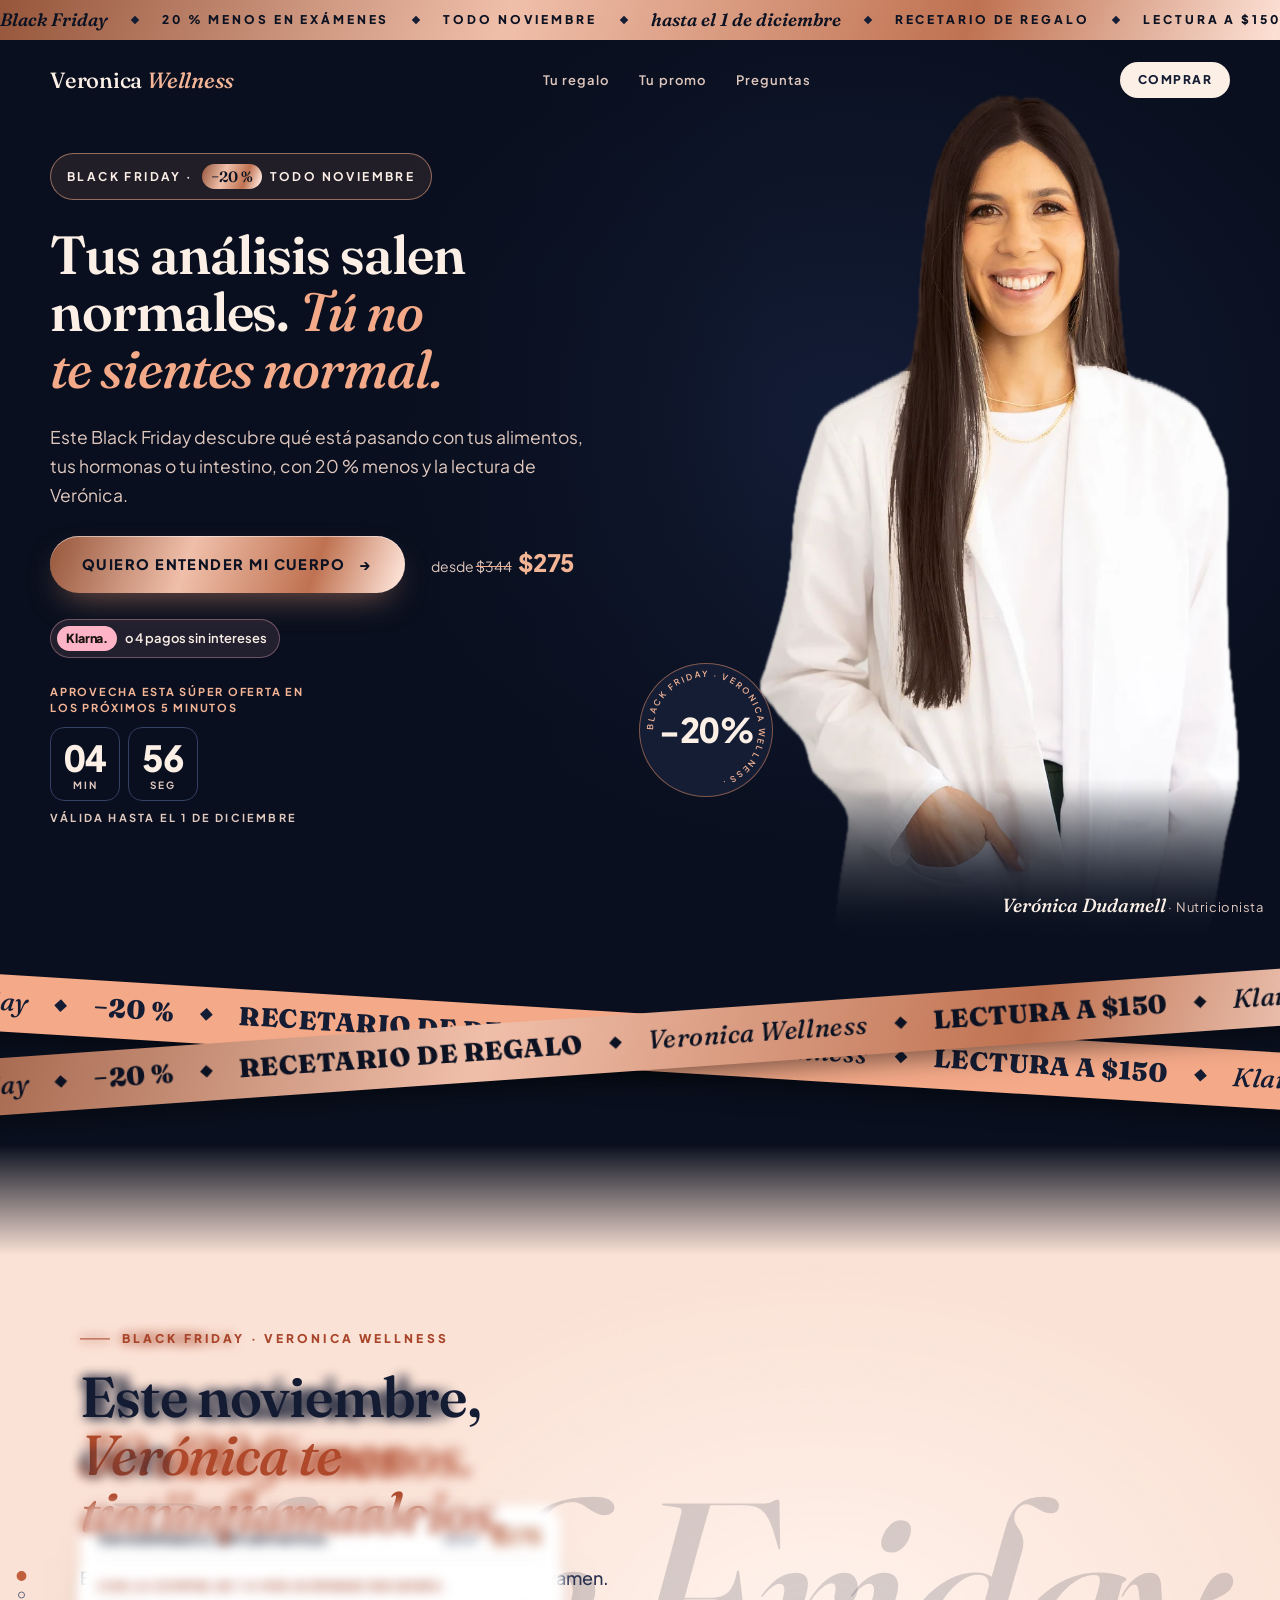
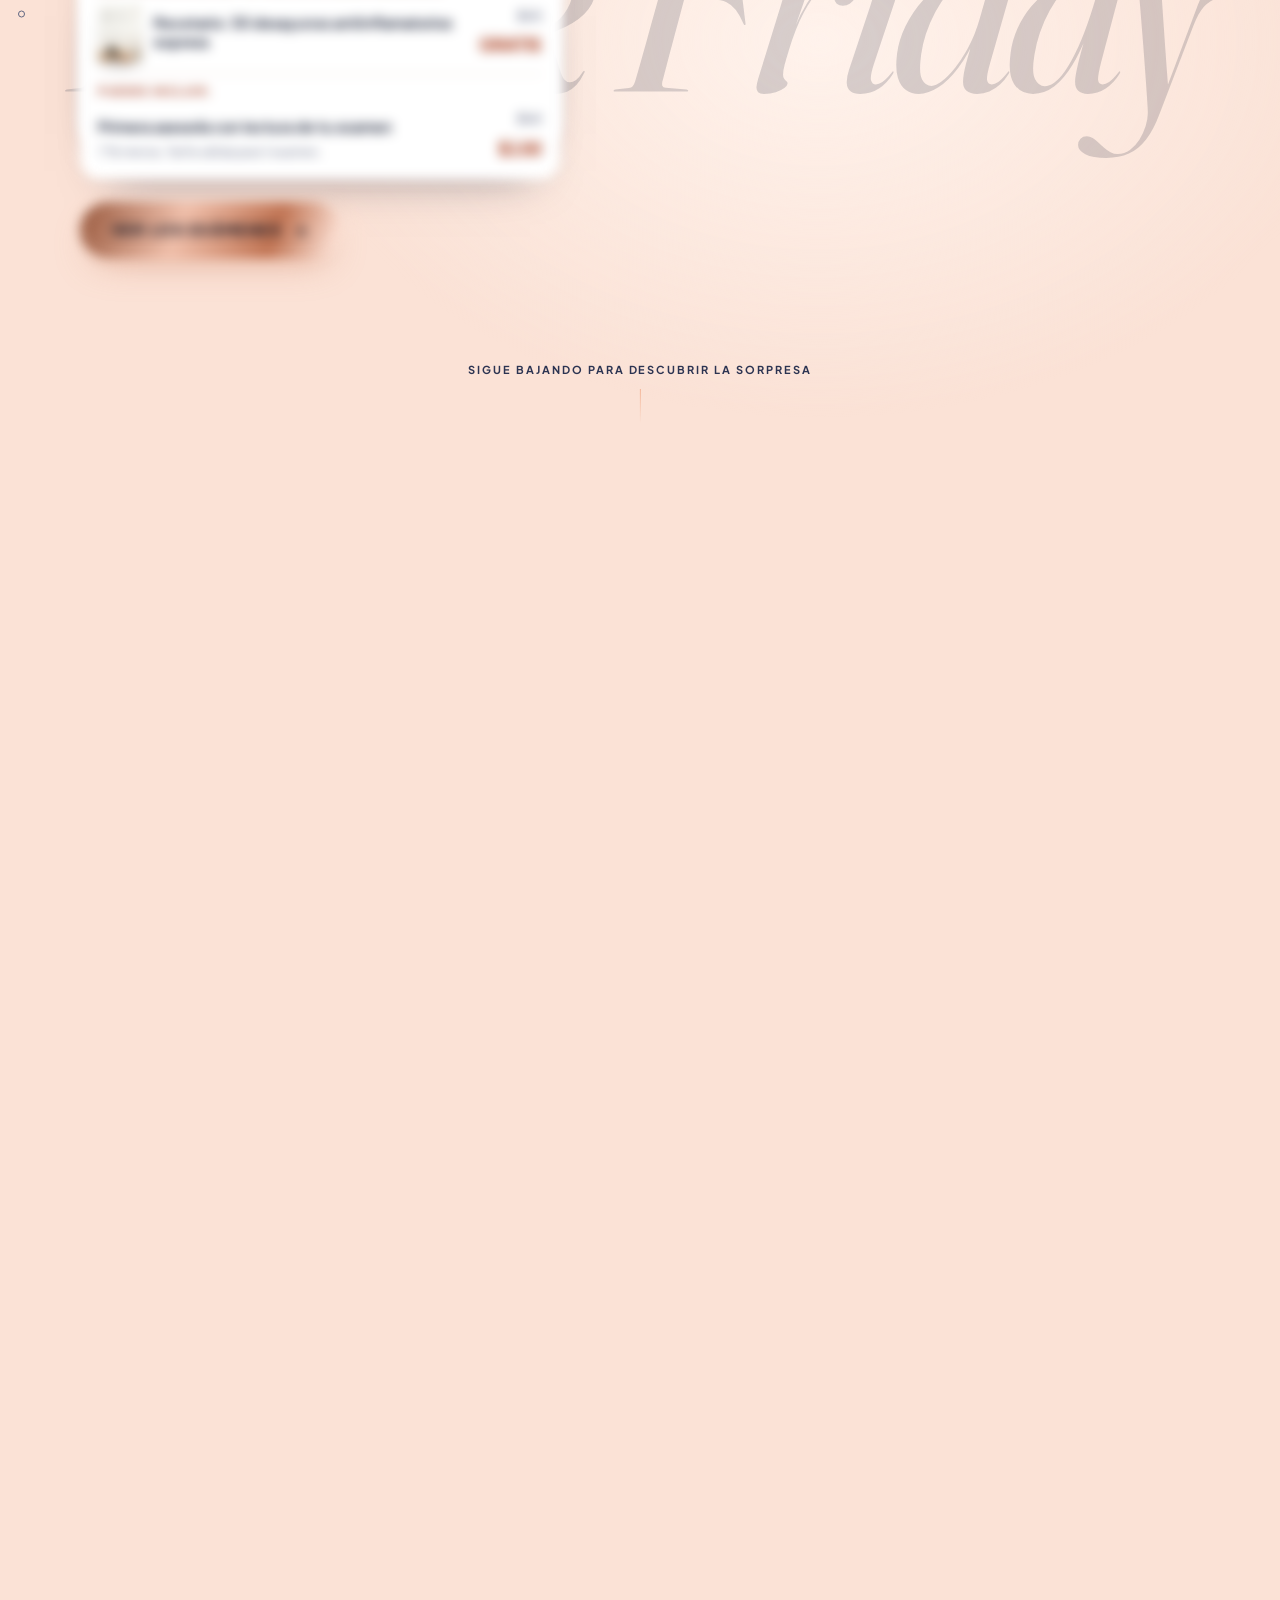
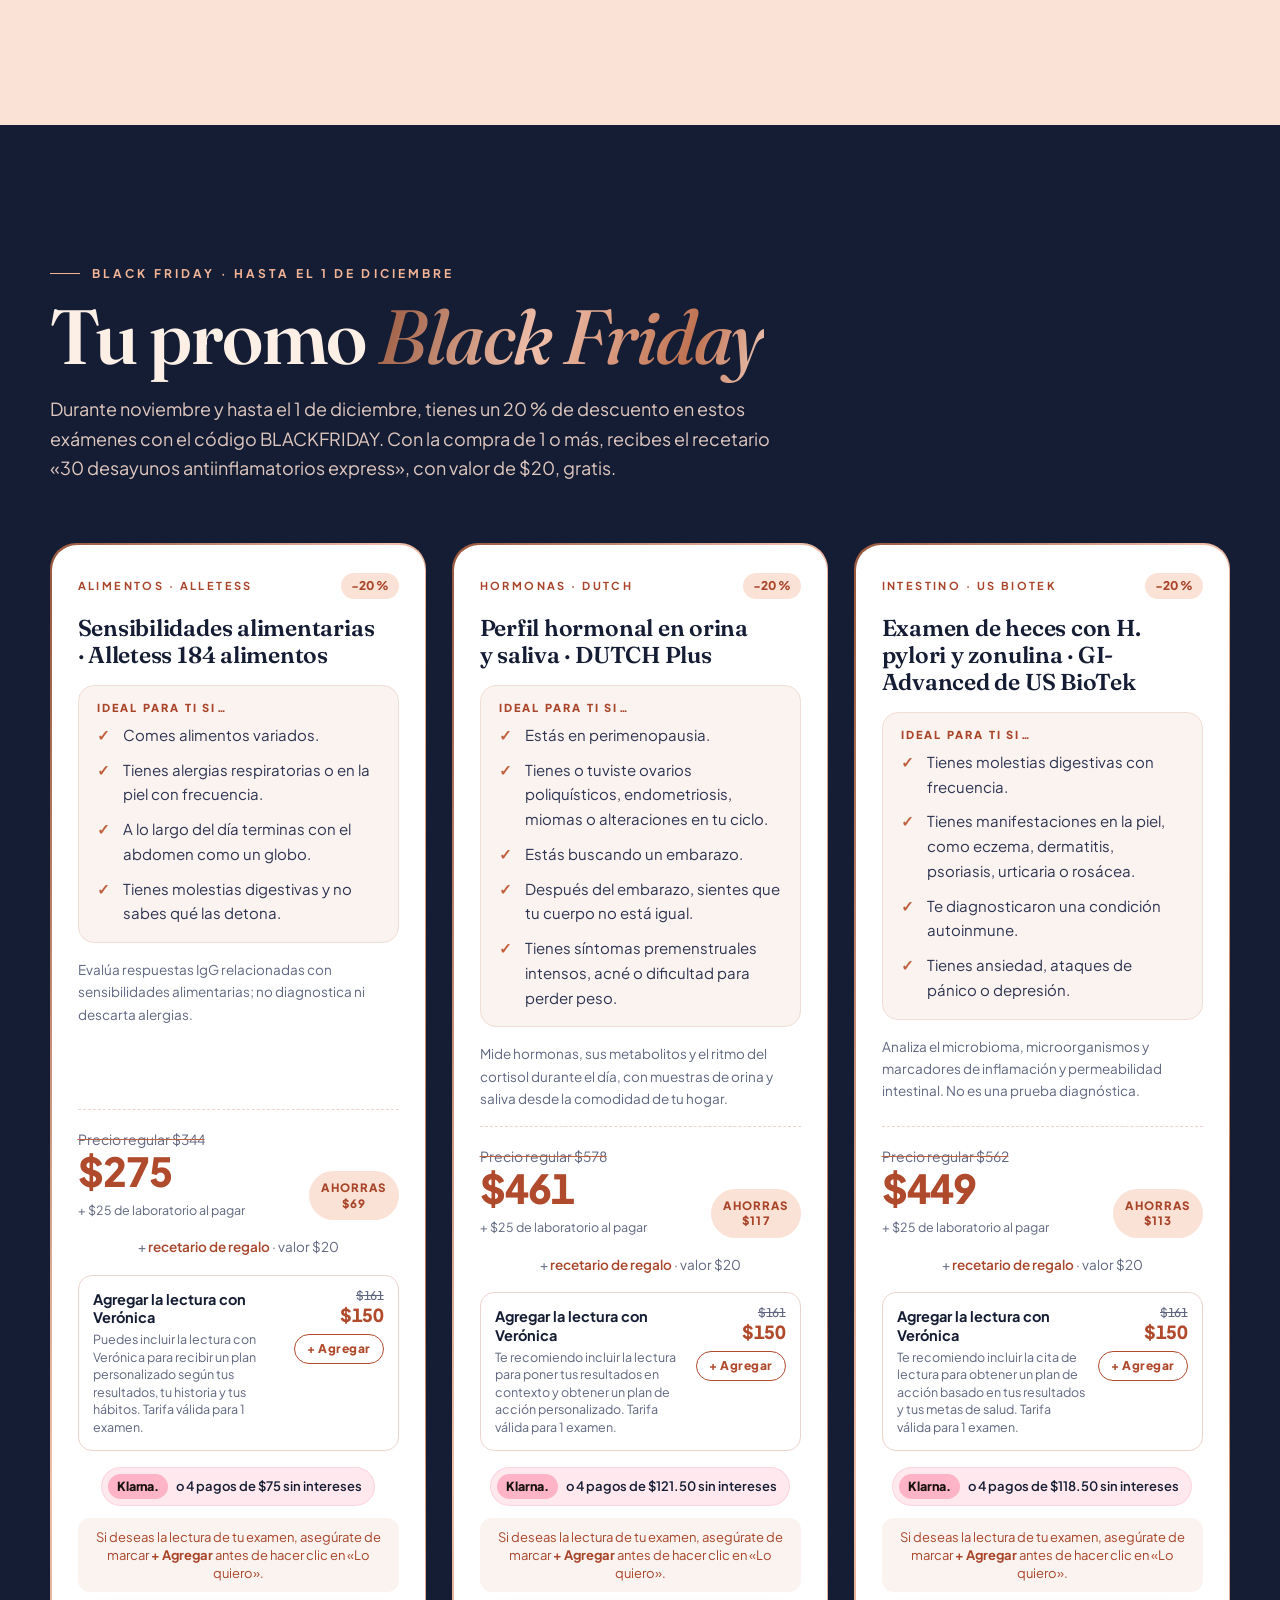
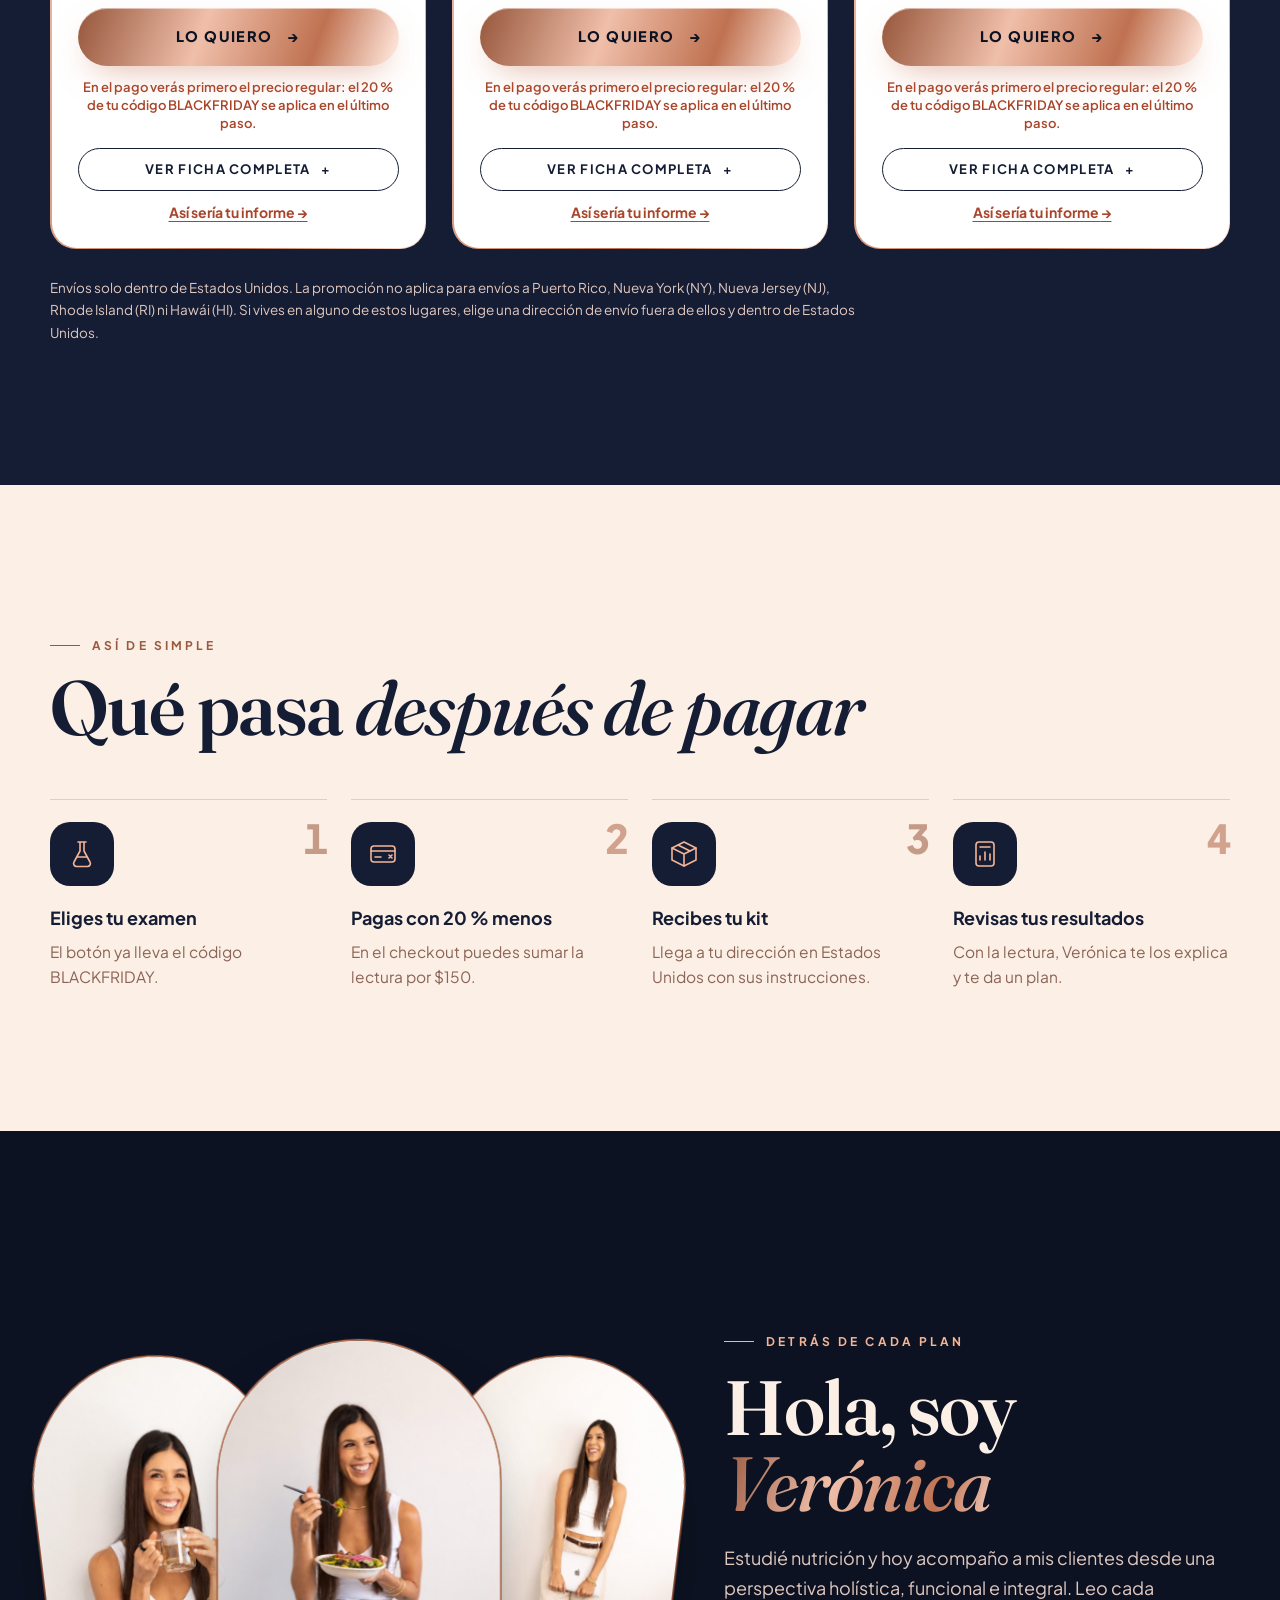
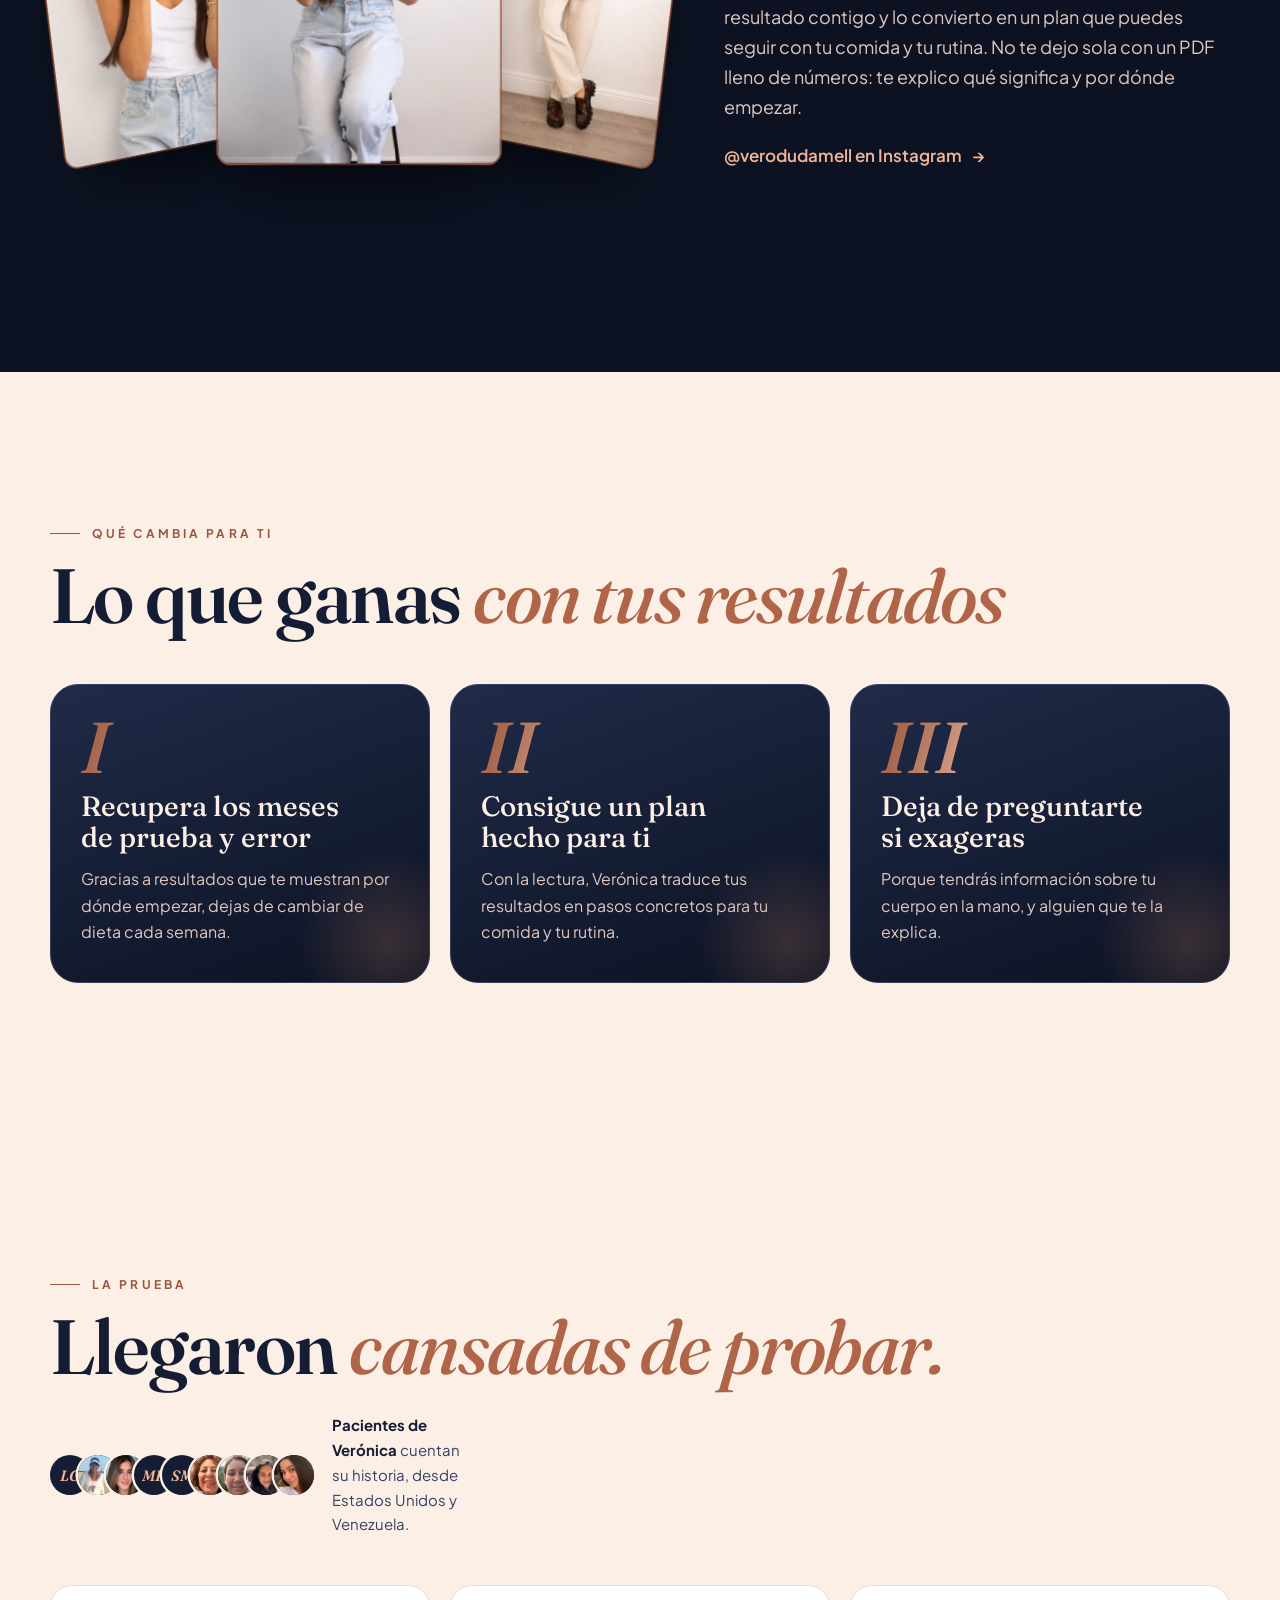
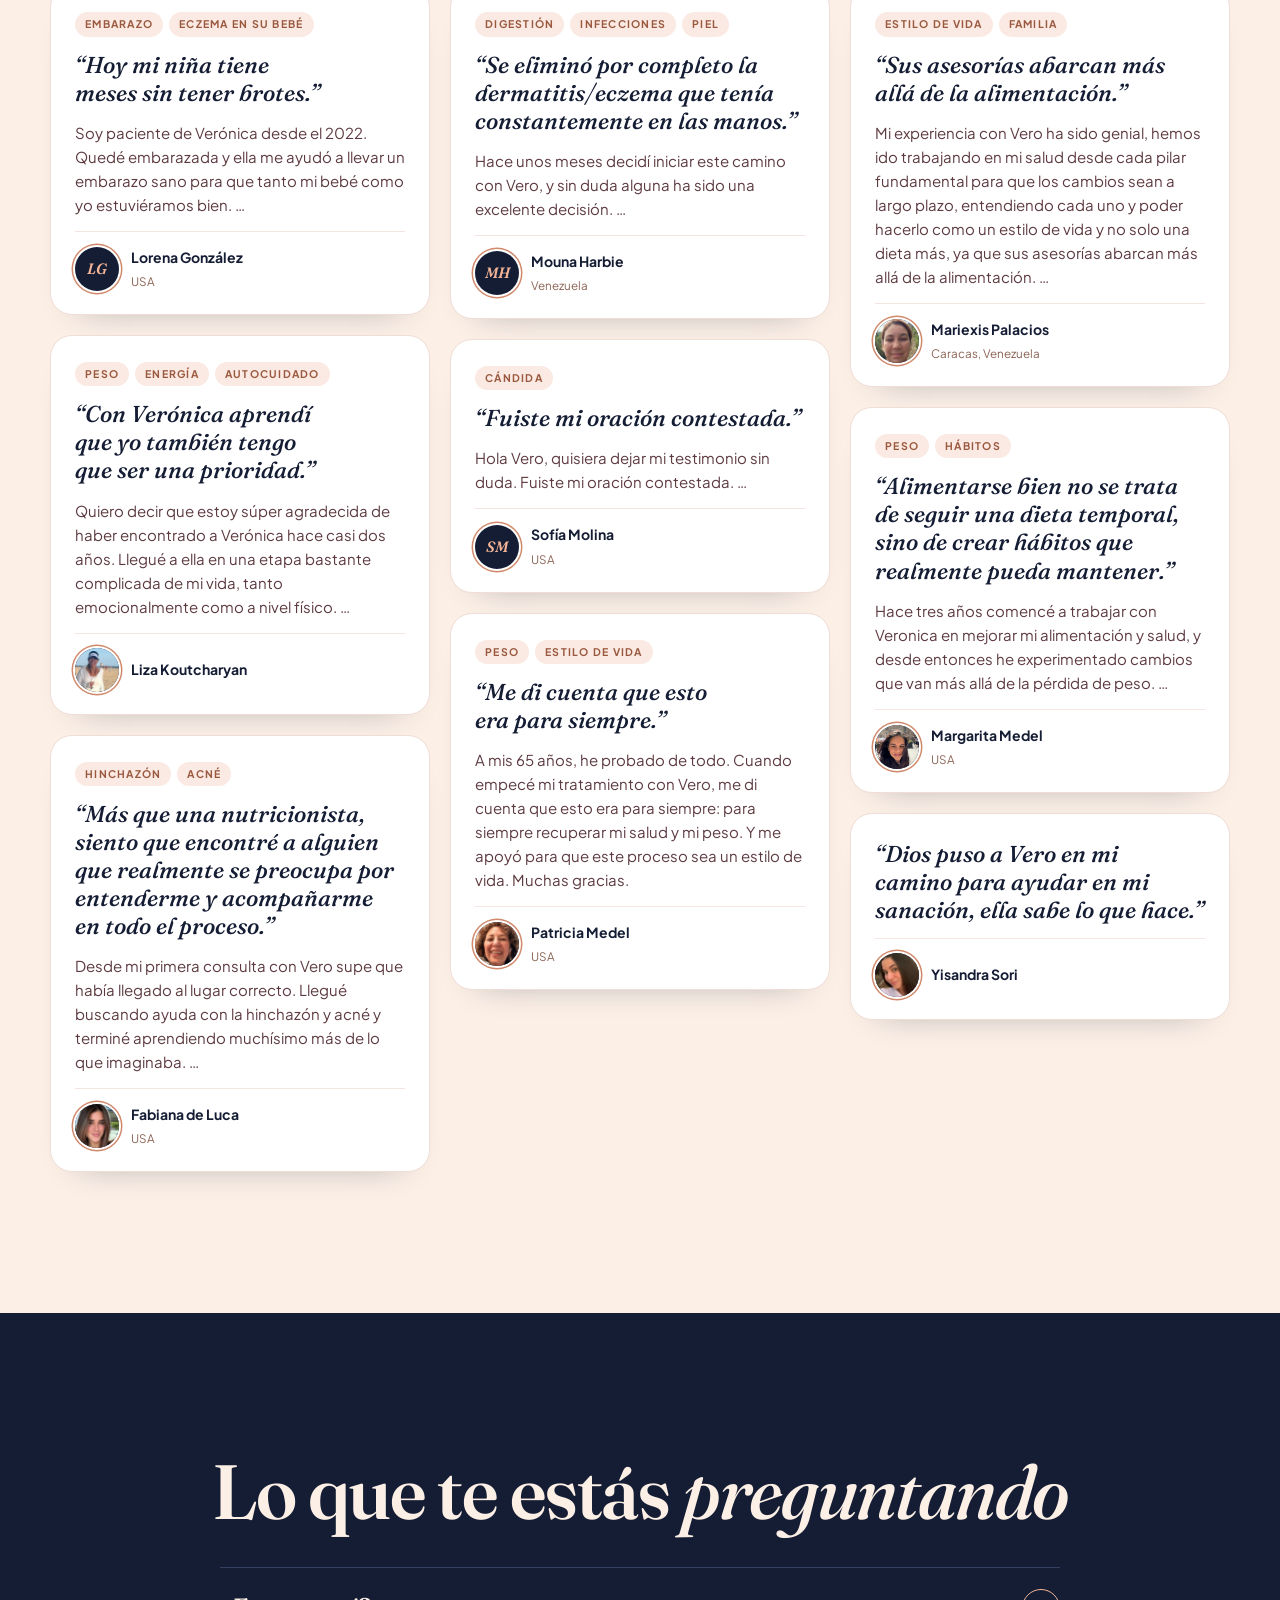
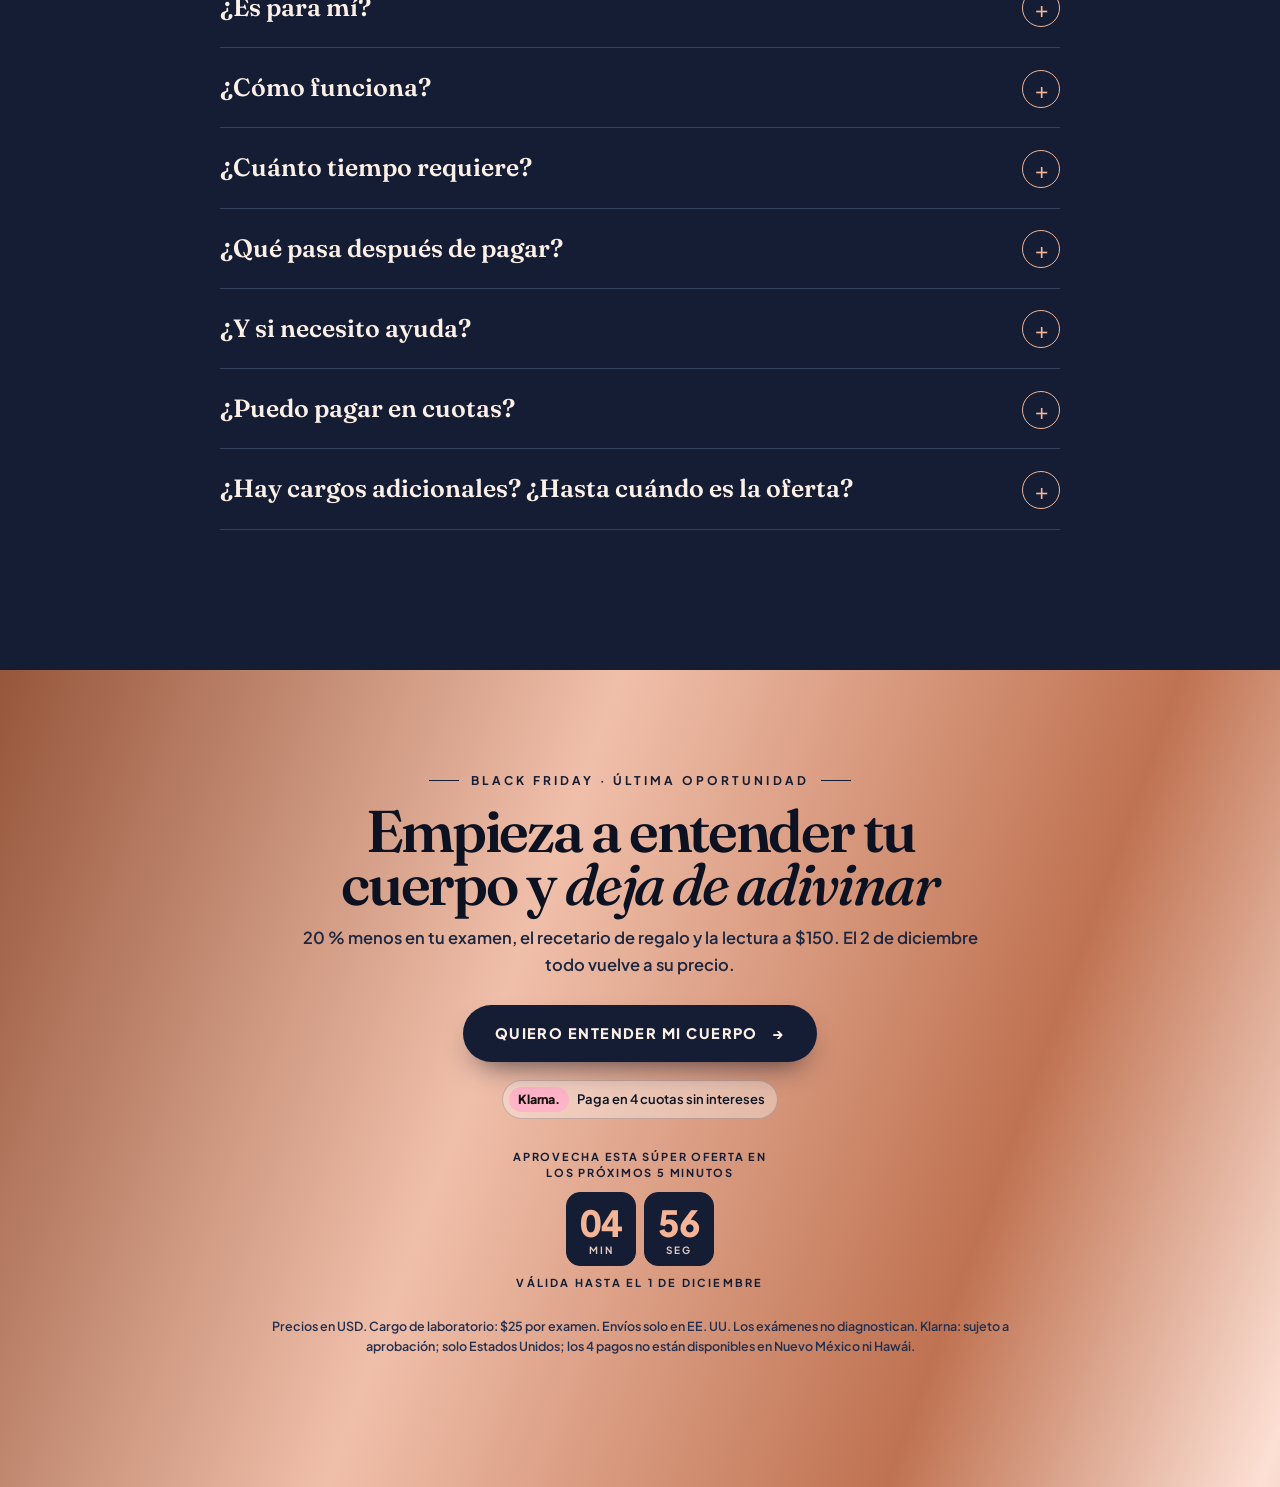
==== commit 0d2e40f5: "Cambios de Verónica (1 nov): en la tarjeta, recetario tras el +$25, luego lectura y Klarna, con avis" ====
--- a/index.html
+++ b/index.html
@@ -1057,6 +1057,7 @@
   .h4-bg { -webkit-mask-image: linear-gradient(180deg, #000 82%, transparent 100%) !important; mask-image: linear-gradient(180deg, #000 82%, transparent 100%) !important;
     -webkit-mask-composite: source-over !important; mask-composite: add !important; }
   @media (min-width: 980px) { .h4-bg { top: 6%; height: 94%; } }
+  @media (max-width: 979px) { .h4-bg { top: 64px; height: 56%; } .h4-body { padding-top: 46vh; } .h4-seal { top: 34vh; } }
   .valid { margin: 0; font: 700 12px/1.3 var(--sans); letter-spacing: .2em; text-transform: uppercase; color: var(--gold); }
   .last .valid { color: var(--wine); margin-top: 18px; }
 
@@ -1148,6 +1149,12 @@
   .rep-act .btn { width: min(100%, 360px); }
   .rep-pdf { font: 700 13px/1.3 var(--sans); color: var(--gold); text-decoration: none; letter-spacing: .04em; }
   .rep-pdf:hover { text-decoration: underline; }
+
+  /* Verónica 1 Nov: remind to add the reading before "Lo quiero" */
+  .lec-remind { margin: -4px 0 0; padding: 10px 12px; border-radius: 12px; background: #fbf3ef; font-size: 13px; line-height: 1.4; color: #a9452a; text-align: center; }
+  .lec-remind b { white-space: nowrap; }
+  .with-lec .lec-remind { display: none; }
+  .promo .gc .gift { margin: 0; }
   @media (prefers-reduced-motion: reduce) {
     *, *::before, *::after { animation: none !important; transition: none !important; }
     .hook .no::after { transform: scaleX(1) rotate(-6deg); }
@@ -1269,12 +1276,13 @@
         <div class="ideal"><span>Ideal para ti si…</span><ul><li>Comes alimentos variados.</li><li>Tienes alergias respiratorias o en la piel con frecuencia.</li><li>A lo largo del día terminas con el abdomen como un globo.</li><li>Tienes molestias digestivas y no sabes qué las detona.</li></ul></div>
         <p class="note">Evalúa respuestas IgG relacionadas con sensibilidades alimentarias; no diagnostica ni descarta alergias.</p>
         <div class="price"><div><s>Precio regular $344</s><strong data-count="344" data-to="275">$275</strong><small class="fee-l">+ $25 de laboratorio al pagar</small></div><span class="save">ahorras<br>$69</span></div>
+        <p class="gift">+ <b>recetario de regalo</b> · valor $20</p>
+        <label class="addlec"><input type="checkbox" data-lec><span><b>Agregar la lectura con Verónica</b><small>Puedes incluir la lectura con Verónica para recibir un plan personalizado según tus resultados, tu historia y tus hábitos. Tarifa válida para 1 examen.</small></span><em><s>$161</s>$150<i class="lec-pill" aria-hidden="true"></i></em></label>
         <span class="kl"><b>Klarna.</b> <span>o 4 pagos de <i data-kl>$75</i> sin intereses</span></span>
-        <label class="addlec"><input type="checkbox" data-lec><span><b>Agregar la lectura con Verónica</b><small>Puedes incluir la lectura con Verónica para recibir un plan personalizado según tus resultados, tu historia y tus hábitos. Tarifa válida para 1 examen.</small></span><em><s>$161</s>$150<i class="lec-pill" aria-hidden="true"></i></em></label>
+        <p class="lec-remind">Si deseas la lectura de tu examen, asegúrate de marcar <b>+ Agregar</b> antes de hacer clic en «Lo quiero».</p>
         <a class="btn" data-buy href="https://veronicawellness.com/checkout/examenes/?examen=184-igg-food-sensitivity-panel&amp;cupon=BLACKFRIDAY" target="_blank" rel="noopener">Lo quiero <span class="arr">→</span></a>
         <p class="pnote">En el pago verás primero el precio regular: el 20 % de tu código BLACKFRIDAY se aplica en el último paso.</p>
-        <div class="gc-links"><button type="button" class="more" data-ficha>Ver ficha completa <span aria-hidden="true">+</span></button></div>
-        <p class="gift">+ <b>recetario de regalo</b> · valor $20</p>
+        <div class="gc-links"><button type="button" class="more" data-ficha>Ver ficha completa <span aria-hidden="true">+</span></button><button type="button" class="sample" data-rep>Así sería tu informe <span aria-hidden="true">→</span></button></div>
       </div></article>
       <article class="gc rise" data-exam="hor" data-now="461"><div class="gc-in">
         <div class="gc-top"><span class="lab">Hormonas · DUTCH</span><span class="tag20">−20 %</span></div>
@@ -1282,12 +1290,13 @@
         <div class="ideal"><span>Ideal para ti si…</span><ul><li>Estás en perimenopausia.</li><li>Tienes o tuviste ovarios poliquísticos, endometriosis, miomas o alteraciones en tu ciclo.</li><li>Estás buscando un embarazo.</li><li>Después del embarazo, sientes que tu cuerpo no está igual.</li><li>Tienes síntomas premenstruales intensos, acné o dificultad para perder peso.</li></ul></div>
         <p class="note">Mide hormonas, sus metabolitos y el ritmo del cortisol durante el día, con muestras de orina y saliva desde la comodidad de tu hogar.</p>
         <div class="price"><div><s>Precio regular $578</s><strong data-count="578" data-to="461">$461</strong><small class="fee-l">+ $25 de laboratorio al pagar</small></div><span class="save">ahorras<br>$117</span></div>
+        <p class="gift">+ <b>recetario de regalo</b> · valor $20</p>
+        <label class="addlec"><input type="checkbox" data-lec><span><b>Agregar la lectura con Verónica</b><small>Te recomiendo incluir la lectura para poner tus resultados en contexto y obtener un plan de acción personalizado. Tarifa válida para 1 examen.</small></span><em><s>$161</s>$150<i class="lec-pill" aria-hidden="true"></i></em></label>
         <span class="kl"><b>Klarna.</b> <span>o 4 pagos de <i data-kl>$121.50</i> sin intereses</span></span>
-        <label class="addlec"><input type="checkbox" data-lec><span><b>Agregar la lectura con Verónica</b><small>Te recomiendo incluir la lectura para poner tus resultados en contexto y obtener un plan de acción personalizado. Tarifa válida para 1 examen.</small></span><em><s>$161</s>$150<i class="lec-pill" aria-hidden="true"></i></em></label>
+        <p class="lec-remind">Si deseas la lectura de tu examen, asegúrate de marcar <b>+ Agregar</b> antes de hacer clic en «Lo quiero».</p>
         <a class="btn" data-buy href="https://veronicawellness.com/checkout/examenes/?examen=dutch-plus-hormonas-sexuales-adrenal&amp;cupon=BLACKFRIDAY" target="_blank" rel="noopener">Lo quiero <span class="arr">→</span></a>
         <p class="pnote">En el pago verás primero el precio regular: el 20 % de tu código BLACKFRIDAY se aplica en el último paso.</p>
         <div class="gc-links"><button type="button" class="more" data-ficha>Ver ficha completa <span aria-hidden="true">+</span></button><button type="button" class="sample" data-rep>Así sería tu informe <span aria-hidden="true">→</span></button></div>
-        <p class="gift">+ <b>recetario de regalo</b> · valor $20</p>
       </div></article>
       <article class="gc rise" data-exam="gi" data-now="449"><div class="gc-in">
         <div class="gc-top"><span class="lab">Intestino · US BioTek</span><span class="tag20">−20 %</span></div>
@@ -1295,12 +1304,13 @@
         <div class="ideal"><span>Ideal para ti si…</span><ul><li>Tienes molestias digestivas con frecuencia.</li><li>Tienes manifestaciones en la piel, como eczema, dermatitis, psoriasis, urticaria o rosácea.</li><li>Te diagnosticaron una condición autoinmune.</li><li>Tienes ansiedad, ataques de pánico o depresión.</li></ul></div>
         <p class="note">Analiza el microbioma, microorganismos y marcadores de inflamación y permeabilidad intestinal. No es una prueba diagnóstica.</p>
         <div class="price"><div><s>Precio regular $562</s><strong data-count="562" data-to="449">$449</strong><small class="fee-l">+ $25 de laboratorio al pagar</small></div><span class="save">ahorras<br>$113</span></div>
+        <p class="gift">+ <b>recetario de regalo</b> · valor $20</p>
+        <label class="addlec"><input type="checkbox" data-lec><span><b>Agregar la lectura con Verónica</b><small>Te recomiendo incluir la cita de lectura para obtener un plan de acción basado en tus resultados y tus metas de salud. Tarifa válida para 1 examen.</small></span><em><s>$161</s>$150<i class="lec-pill" aria-hidden="true"></i></em></label>
         <span class="kl"><b>Klarna.</b> <span>o 4 pagos de <i data-kl>$118.50</i> sin intereses</span></span>
-        <label class="addlec"><input type="checkbox" data-lec><span><b>Agregar la lectura con Verónica</b><small>Te recomiendo incluir la cita de lectura para obtener un plan de acción basado en tus resultados y tus metas de salud. Tarifa válida para 1 examen.</small></span><em><s>$161</s>$150<i class="lec-pill" aria-hidden="true"></i></em></label>
+        <p class="lec-remind">Si deseas la lectura de tu examen, asegúrate de marcar <b>+ Agregar</b> antes de hacer clic en «Lo quiero».</p>
         <a class="btn" data-buy href="https://veronicawellness.com/checkout/examenes/?examen=gi-advanced-profile-includes-zonulin-and-h-pylori&amp;cupon=BLACKFRIDAY" target="_blank" rel="noopener">Lo quiero <span class="arr">→</span></a>
         <p class="pnote">En el pago verás primero el precio regular: el 20 % de tu código BLACKFRIDAY se aplica en el último paso.</p>
         <div class="gc-links"><button type="button" class="more" data-ficha>Ver ficha completa <span aria-hidden="true">+</span></button><button type="button" class="sample" data-rep>Así sería tu informe <span aria-hidden="true">→</span></button></div>
-        <p class="gift">+ <b>recetario de regalo</b> · valor $20</p>
       </div></article>
     </div>
     <p class="excl">Envíos solo dentro de Estados Unidos. La promoción no aplica para envíos a Puerto Rico, Nueva York (NY), Nueva Jersey (NJ), Rhode Island (RI) ni Hawái (HI). Si vives en alguno de estos lugares, elige una dirección de envío fuera de ellos y dentro de Estados Unidos.</p>
@@ -1602,11 +1612,12 @@
       get: ["El resultado de tu examen entre 2 y 3 semanas después de enviar tu muestra.", "El recetario «30 desayunos antiinflamatorios express» de regalo, con valor de $20.", "Si agregas la lectura con Verónica, un plan personalizado según tus resultados, tu historia y tus hábitos: $150 en vez de $161, 7 % menos; tarifa válida para 1 examen."],
       sample: "La muestra es de sangre y se recoge con un pequeño pinchazo en el dedo. Las lancetas vienen dentro del kit que recibirás en tu dirección de preferencia en Estados Unidos.",
       note: 'No diagnostica alergias: orienta una dieta de eliminación.',
-      was: 344, now: 275, save: 69, report: null, id: '184-igg-food-sensitivity-panel',
+      pages: 2, repT: 'Así es un informe Alletess 184', repI: 'Estás viendo un informe de muestra del panel de sensibilidades alimentarias IgG a 184 alimentos de Alletess. El informe original está en inglés; en la lectura, Verónica te lo explica en español.',
+      was: 344, now: 275, save: 69, report: 'https://iclabs.ca/wp-content/uploads/icl-test-attachments/AML_184_Food_Sensitivity_IgG_Sample_Report.pdf', id: '184-igg-food-sensitivity-panel',
     },
     hor: {
       lab: 'Hormonas · DUTCH', name: 'DUTCH Plus (hormonas sexuales y adrenales)',
-      title: 'Entiende por qué <em>te despiertas agotada.</em>', n: 35, nl: 'mediciones de tus hormonas',
+      title: 'Entiende qué pasa <em>con tus hormonas.</em>', n: 35, nl: 'mediciones de tus hormonas',
       pain: ["Estás en perimenopausia.", "Tienes o tuviste ovarios poliquísticos, endometriosis, miomas o alteraciones en tu ciclo.", "Estás buscando un embarazo.", "Después del embarazo, sientes que tu cuerpo no está igual.", "Tienes síntomas premenstruales intensos, acné o dificultad para perder peso."],
       measure: ["Estrógenos, progesterona, testosterona, DHEA y cortisol, con sus metabolitos.", "El ritmo del cortisol durante el día.", "La respuesta del cortisol al despertar (CAR).", "Melatonina.", "Marcadores de ácidos orgánicos relacionados con B12, B6, glutatión, dopamina, noradrenalina y daño oxidativo.", "Vías de metabolización de estrógenos y metilación."],
       why: "Este examen mide hormonas y sus metabolitos para explorar cómo las procesas. También registra el ritmo del cortisol durante el día, desde que despiertas, para aportar contexto a lo que describes: fatiga, insomnio, ansiedad o antojos de dulces a partir de la tarde. No establece un diagnóstico.",
@@ -1675,7 +1686,7 @@
 
   // "Así sería tu informe": a window with pages of the lab's sample report, the full PDF one tap away.
   const rdlg = document.querySelector('[data-rep-dlg]'), rsheet = document.querySelector('[data-rep-sheet]');
-  const repImg = { hor: 'dutch', gi: 'gi' };
+  const repImg = { ali: 'ali', hor: 'dutch', gi: 'gi' };
   function openRep(k) {
     const f = fichas[k];
     const imgs = Array.from({ length: f.pages }, (_, i) => `<img src="img/informes/${repImg[k]}-${i + 1}.webp" alt="Página ${i + 1} del informe de muestra" loading="lazy" width="1200" height="${k === 'gi' ? 1739 : 1553}">`).join('');
